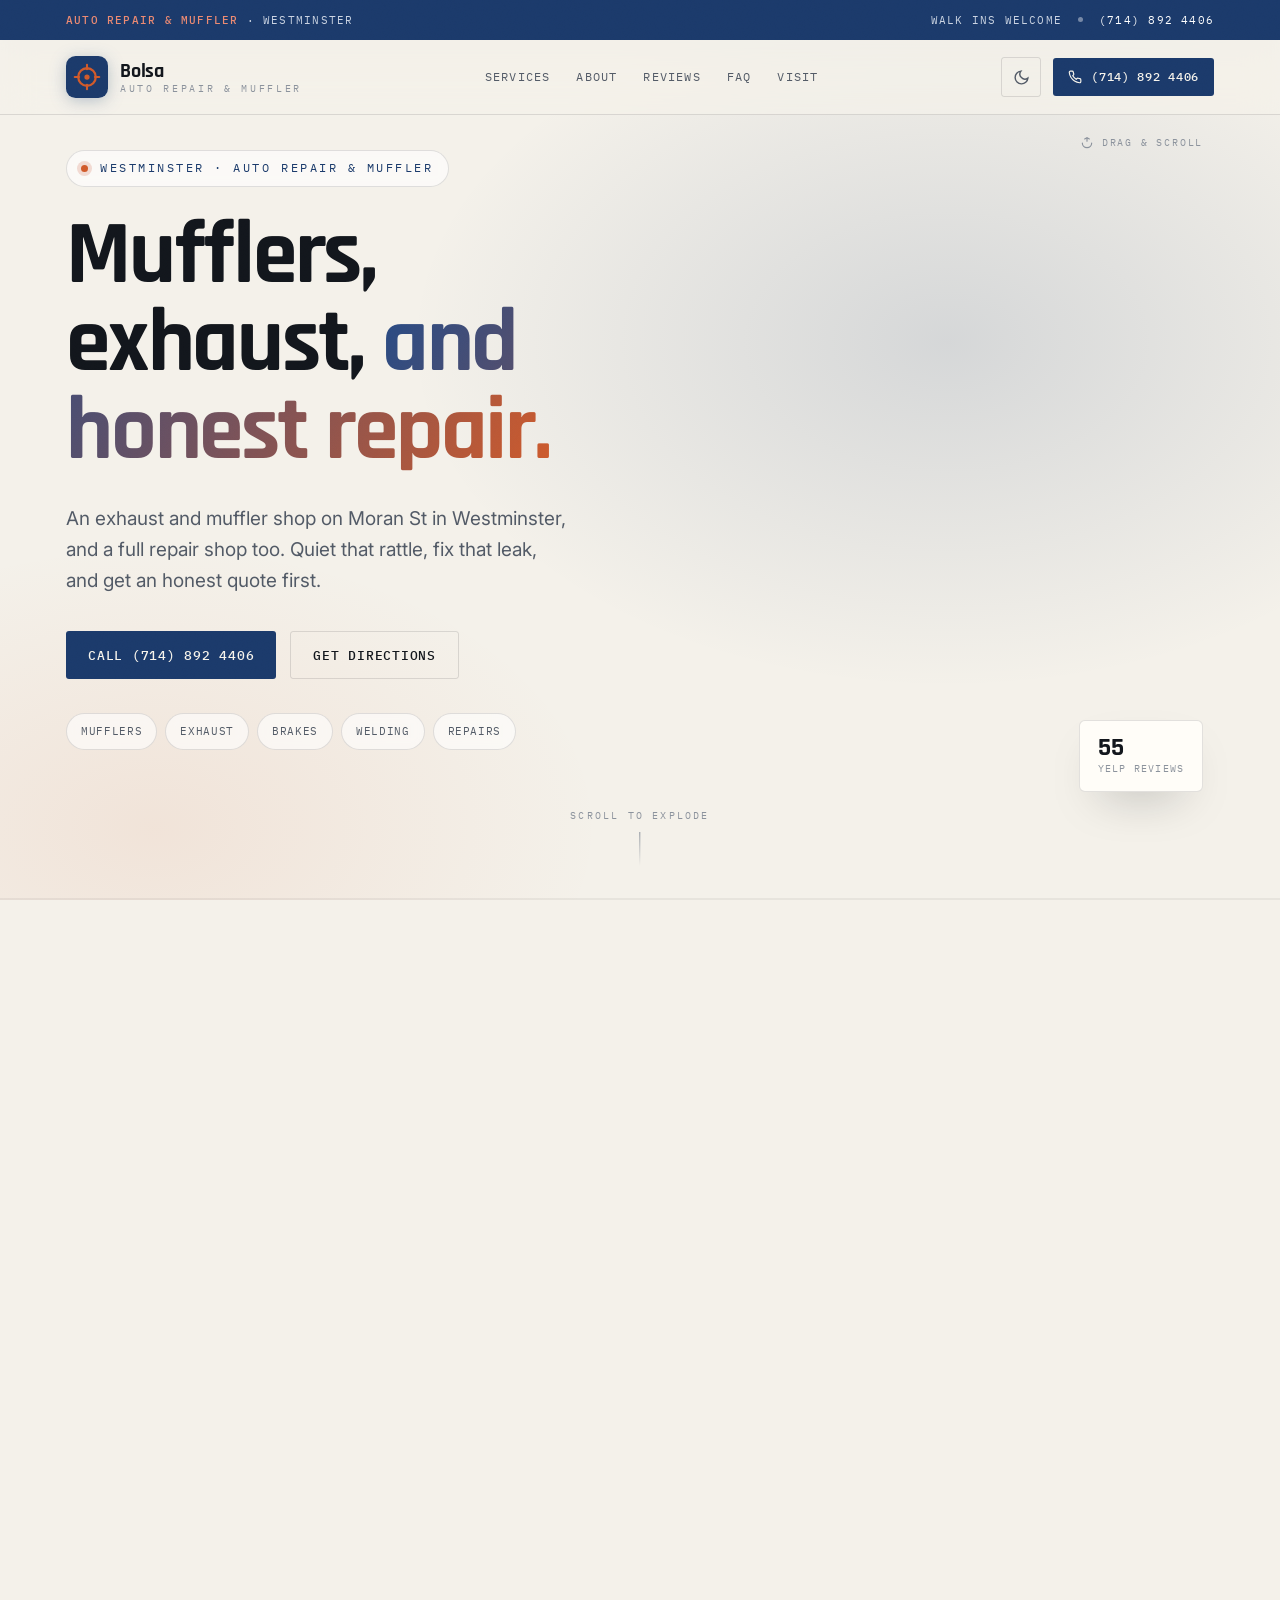
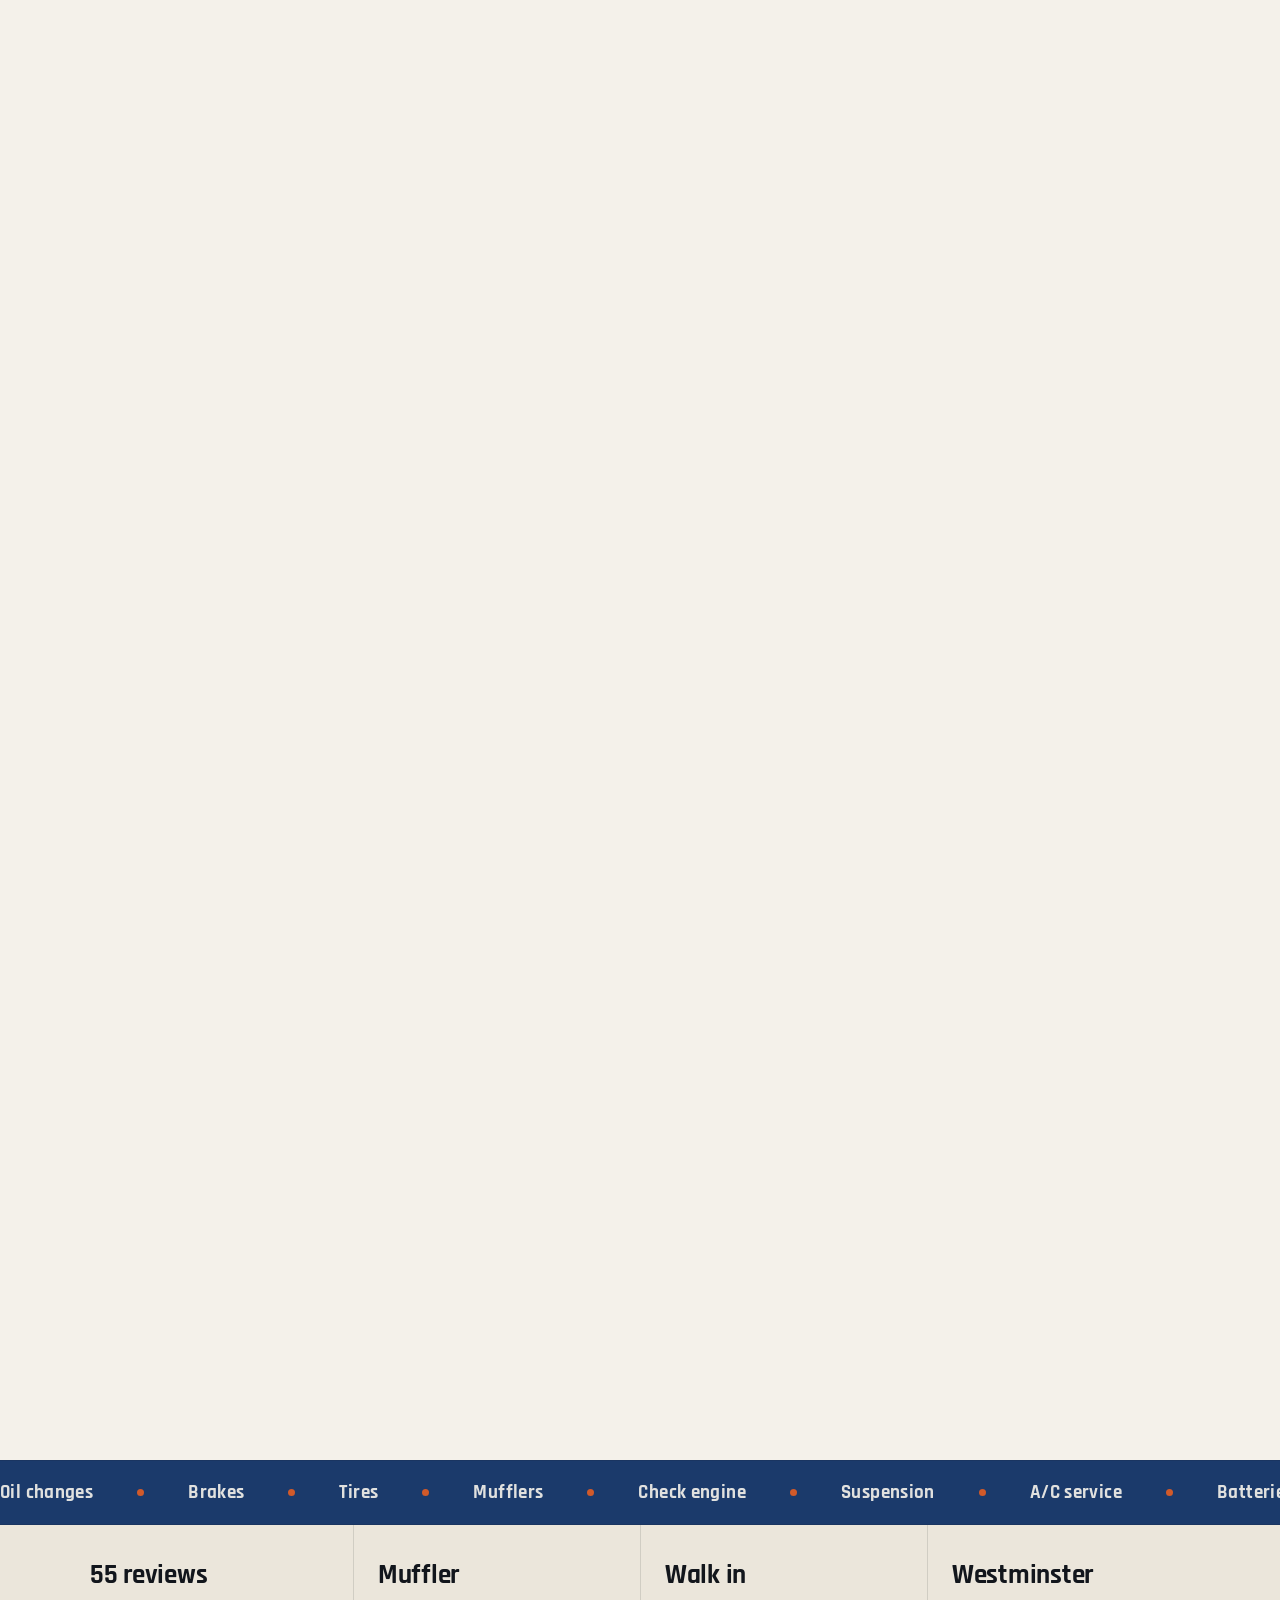
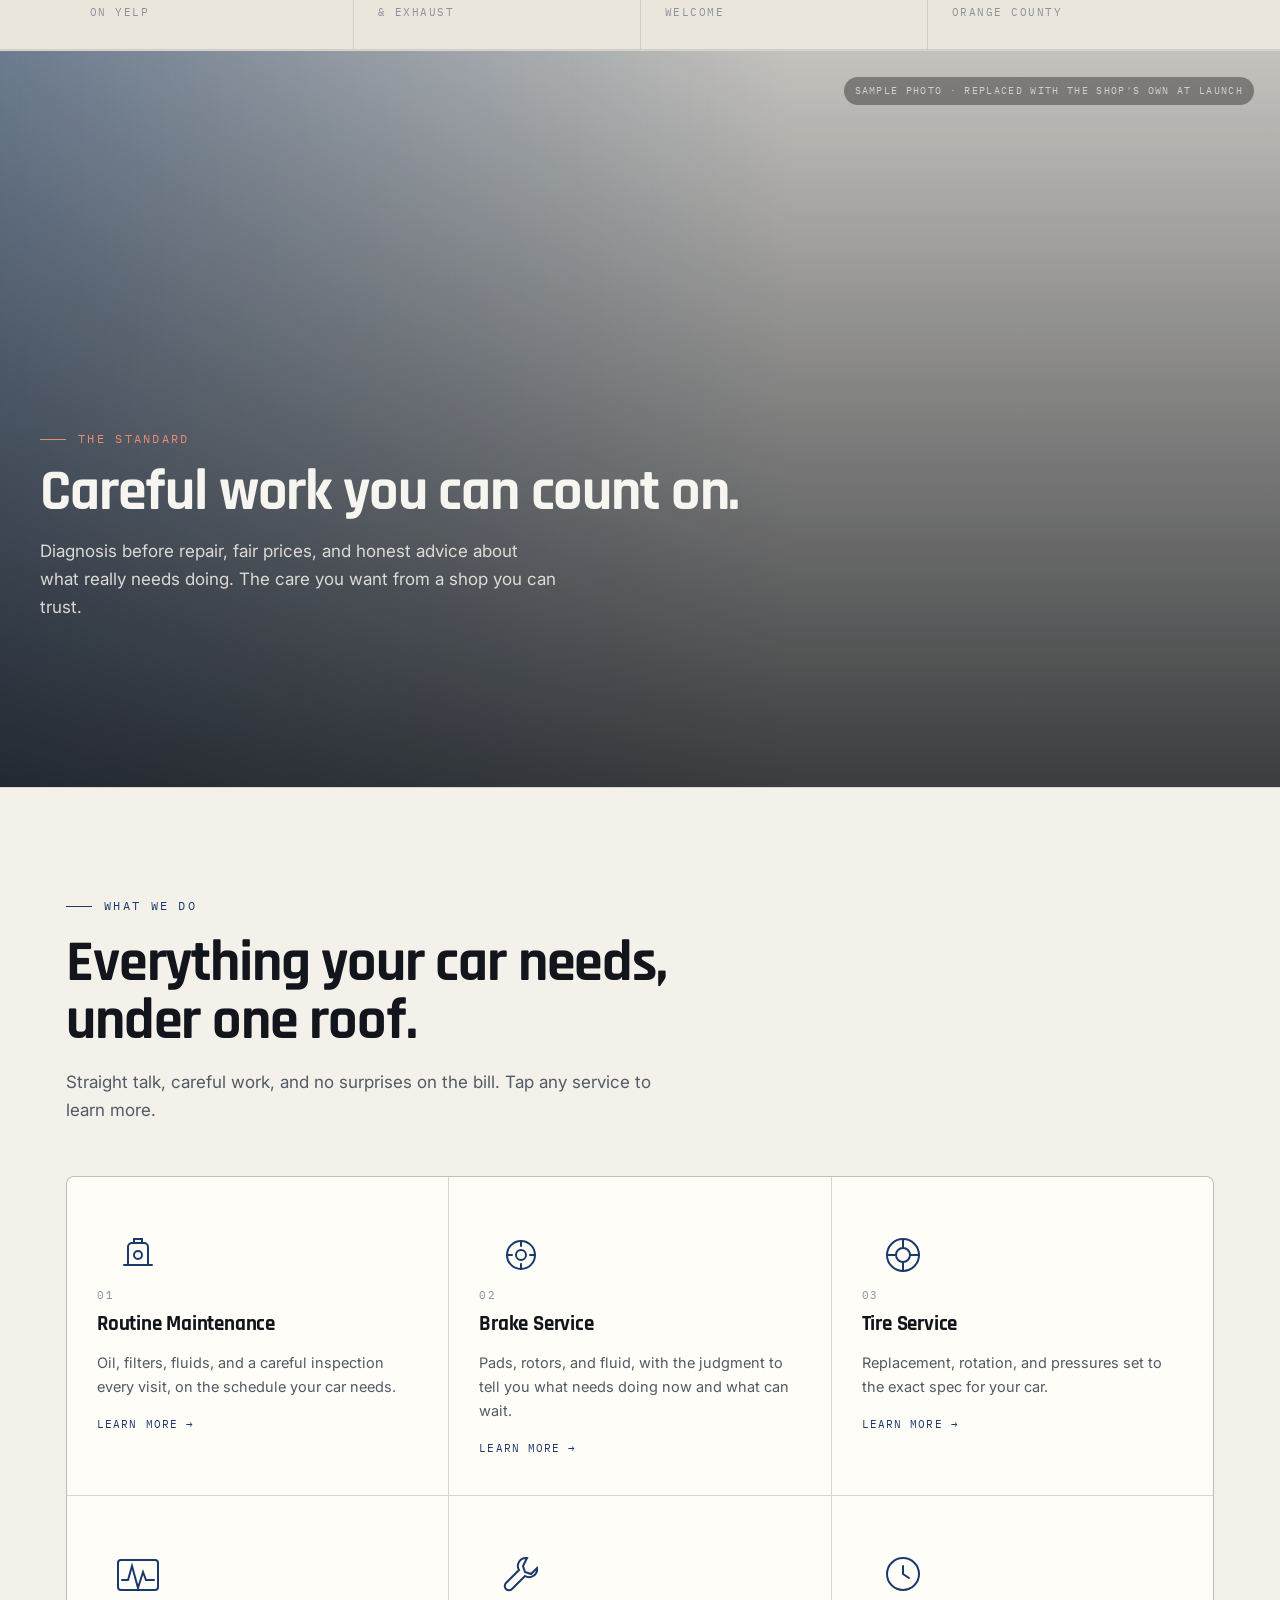
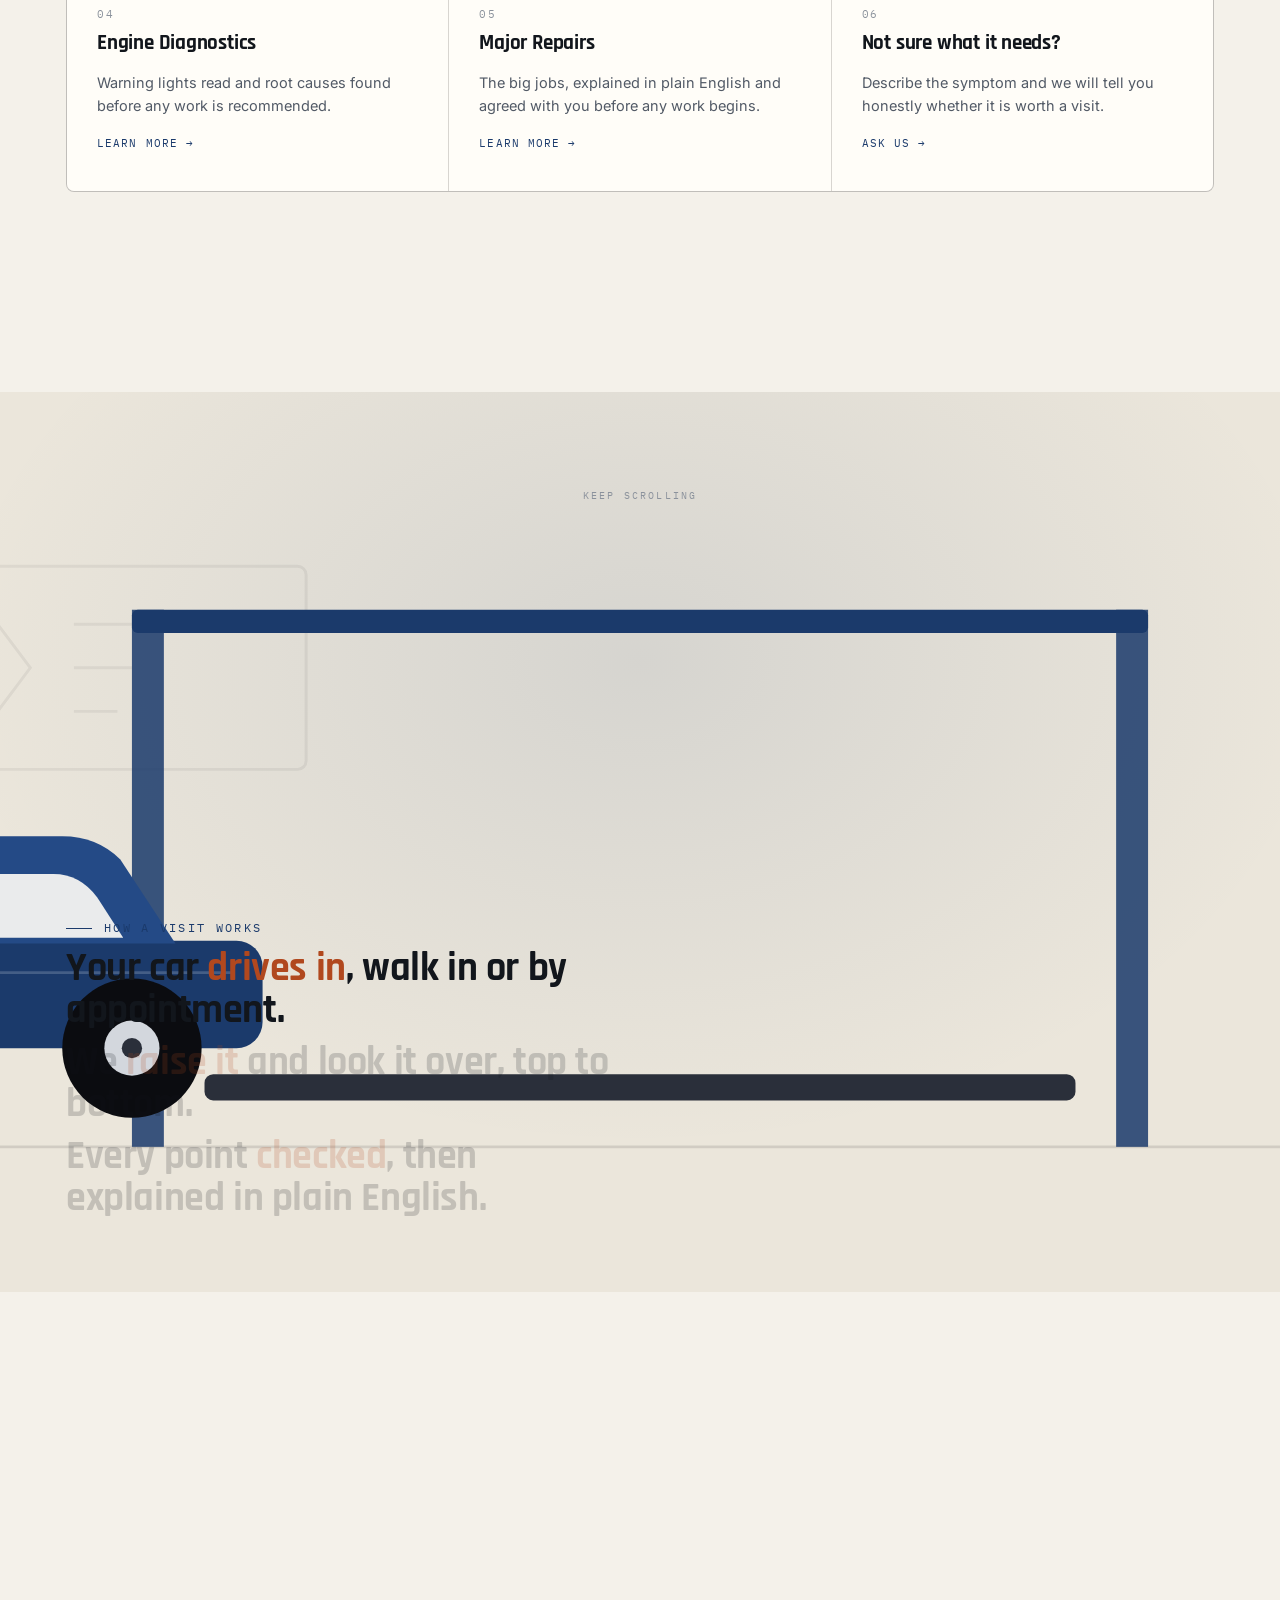
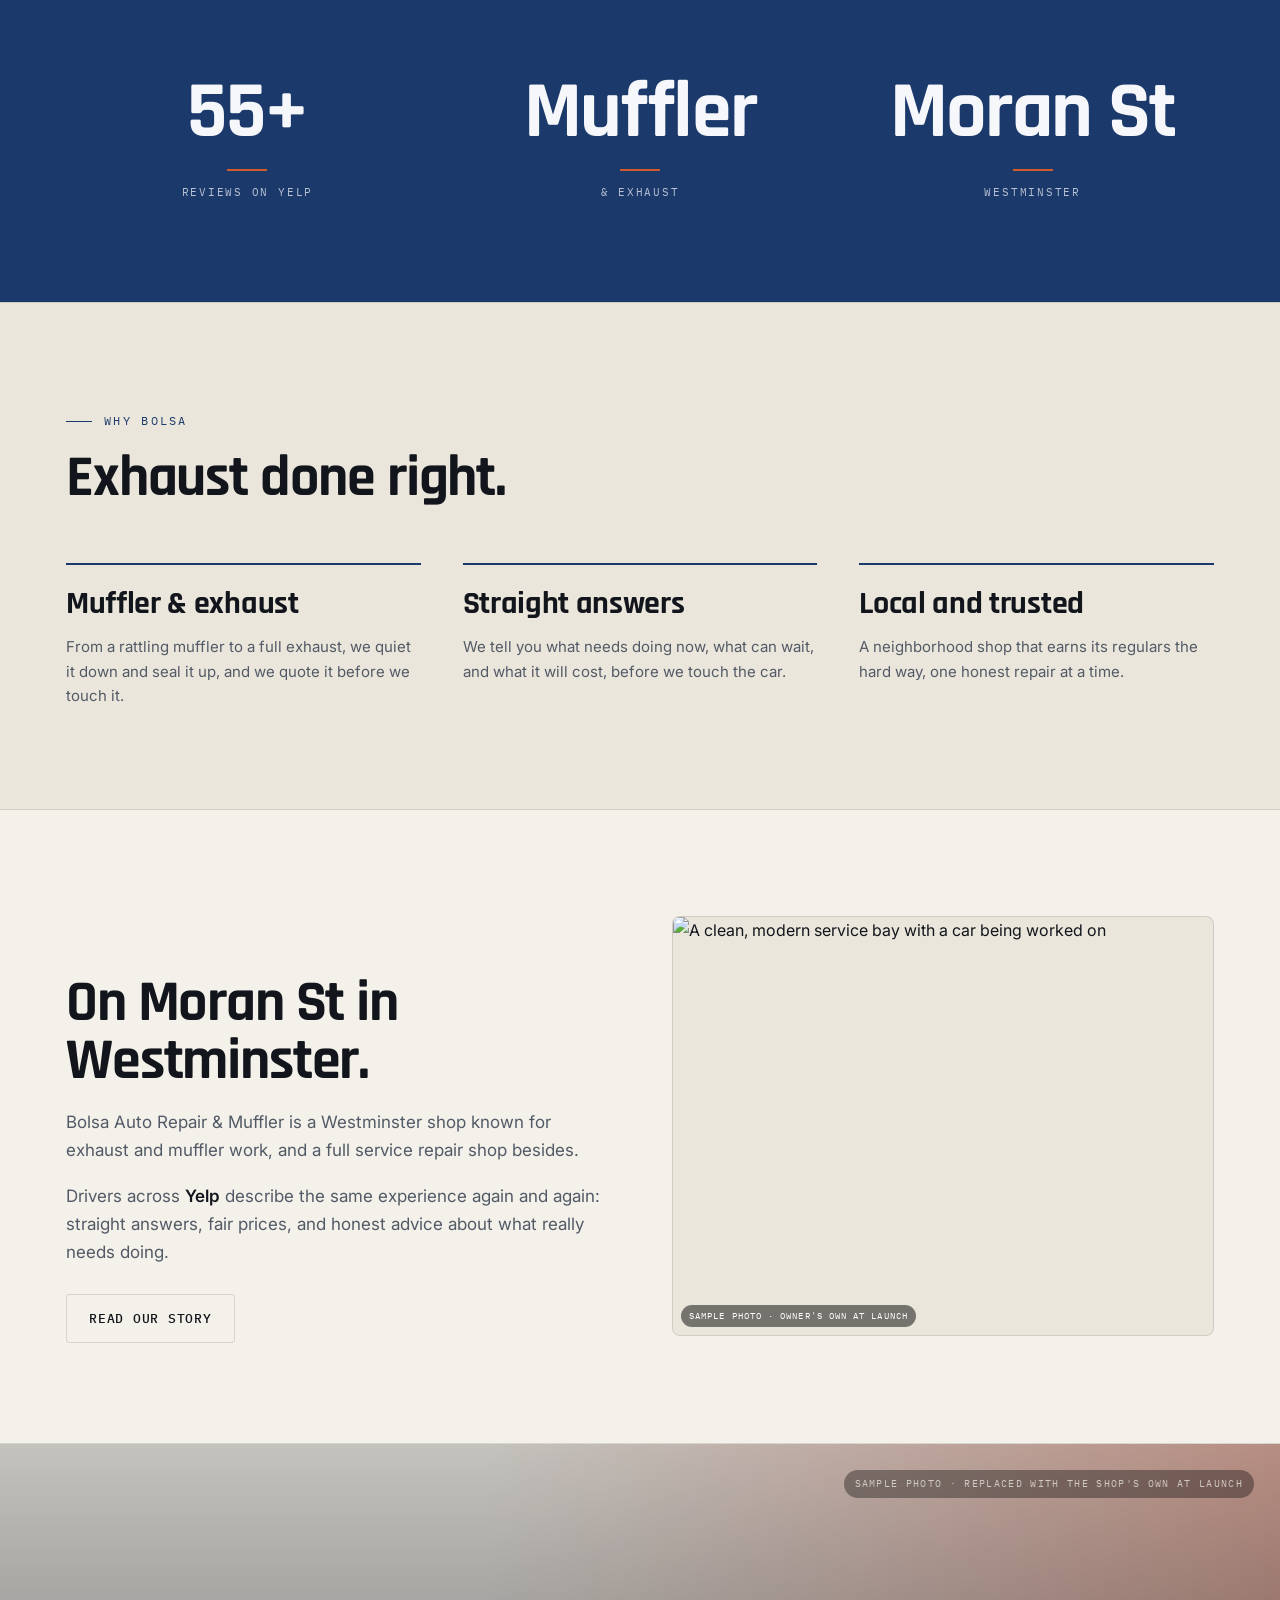
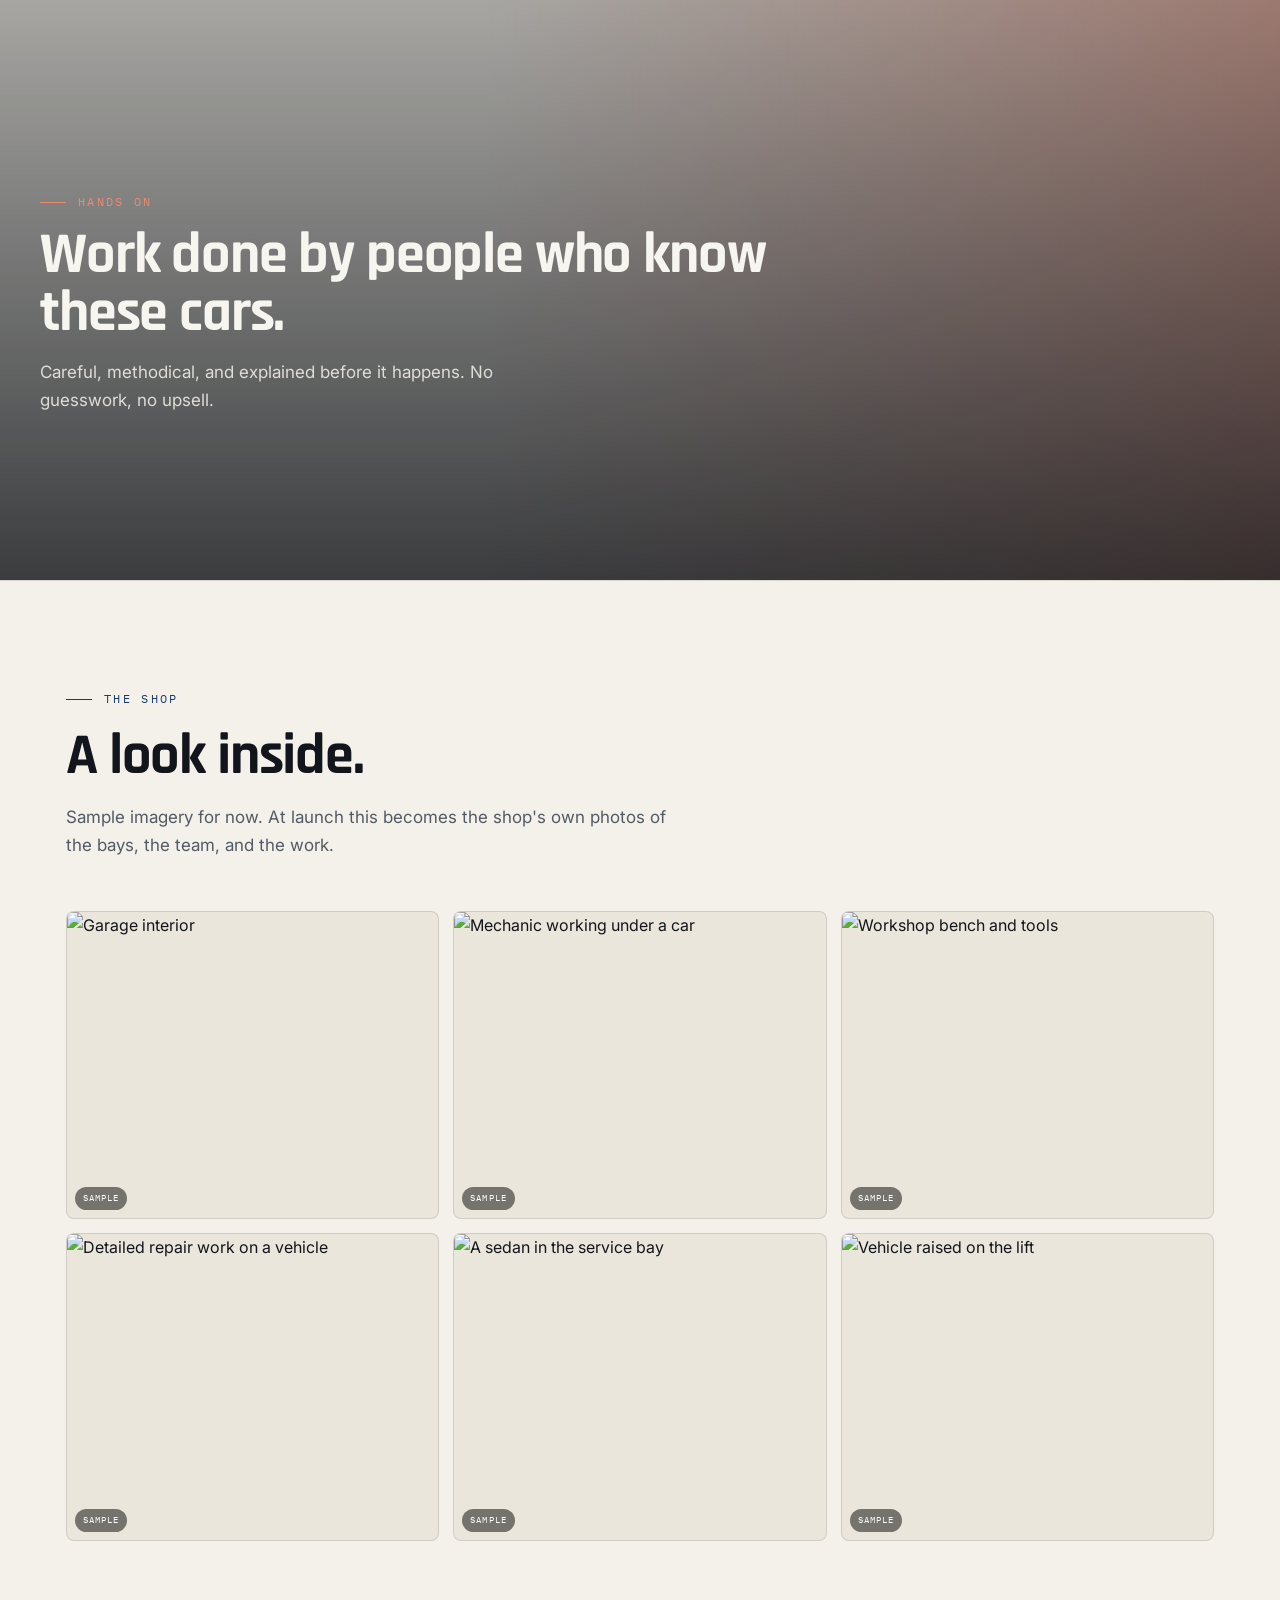
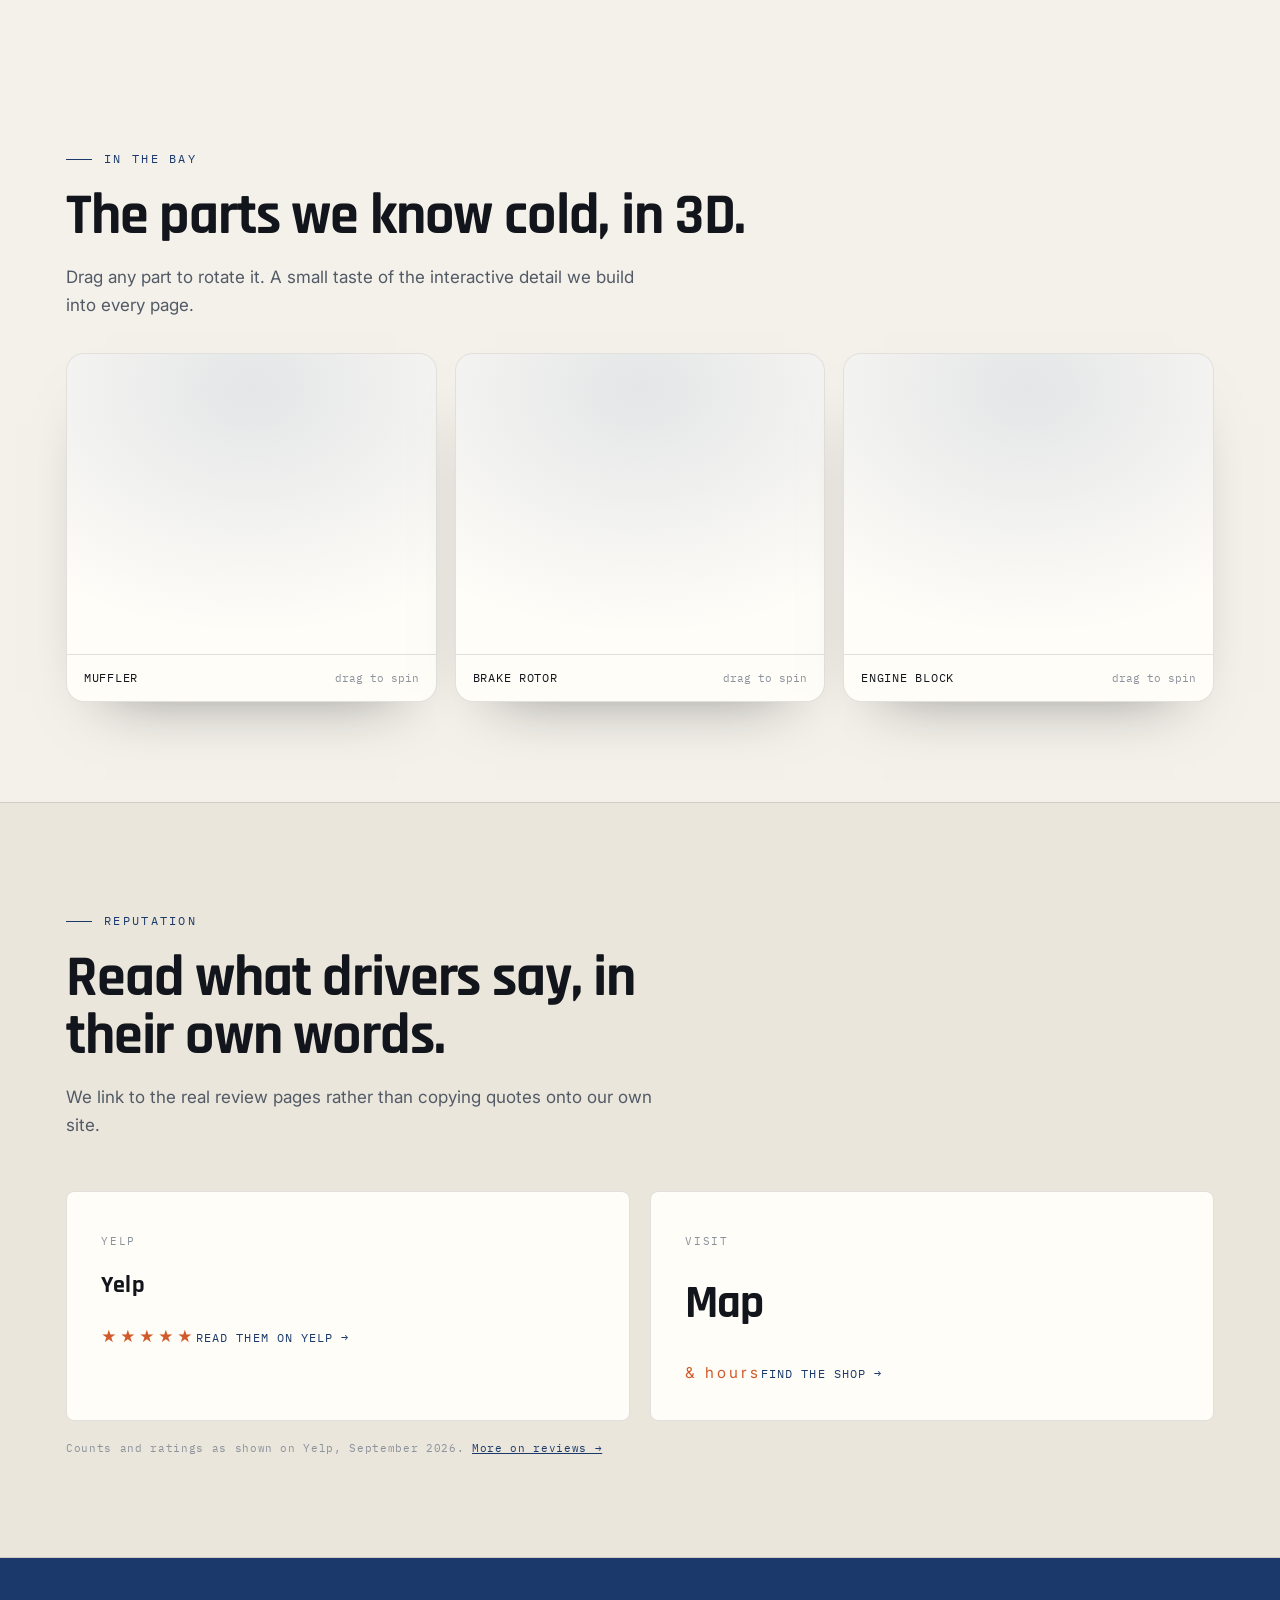
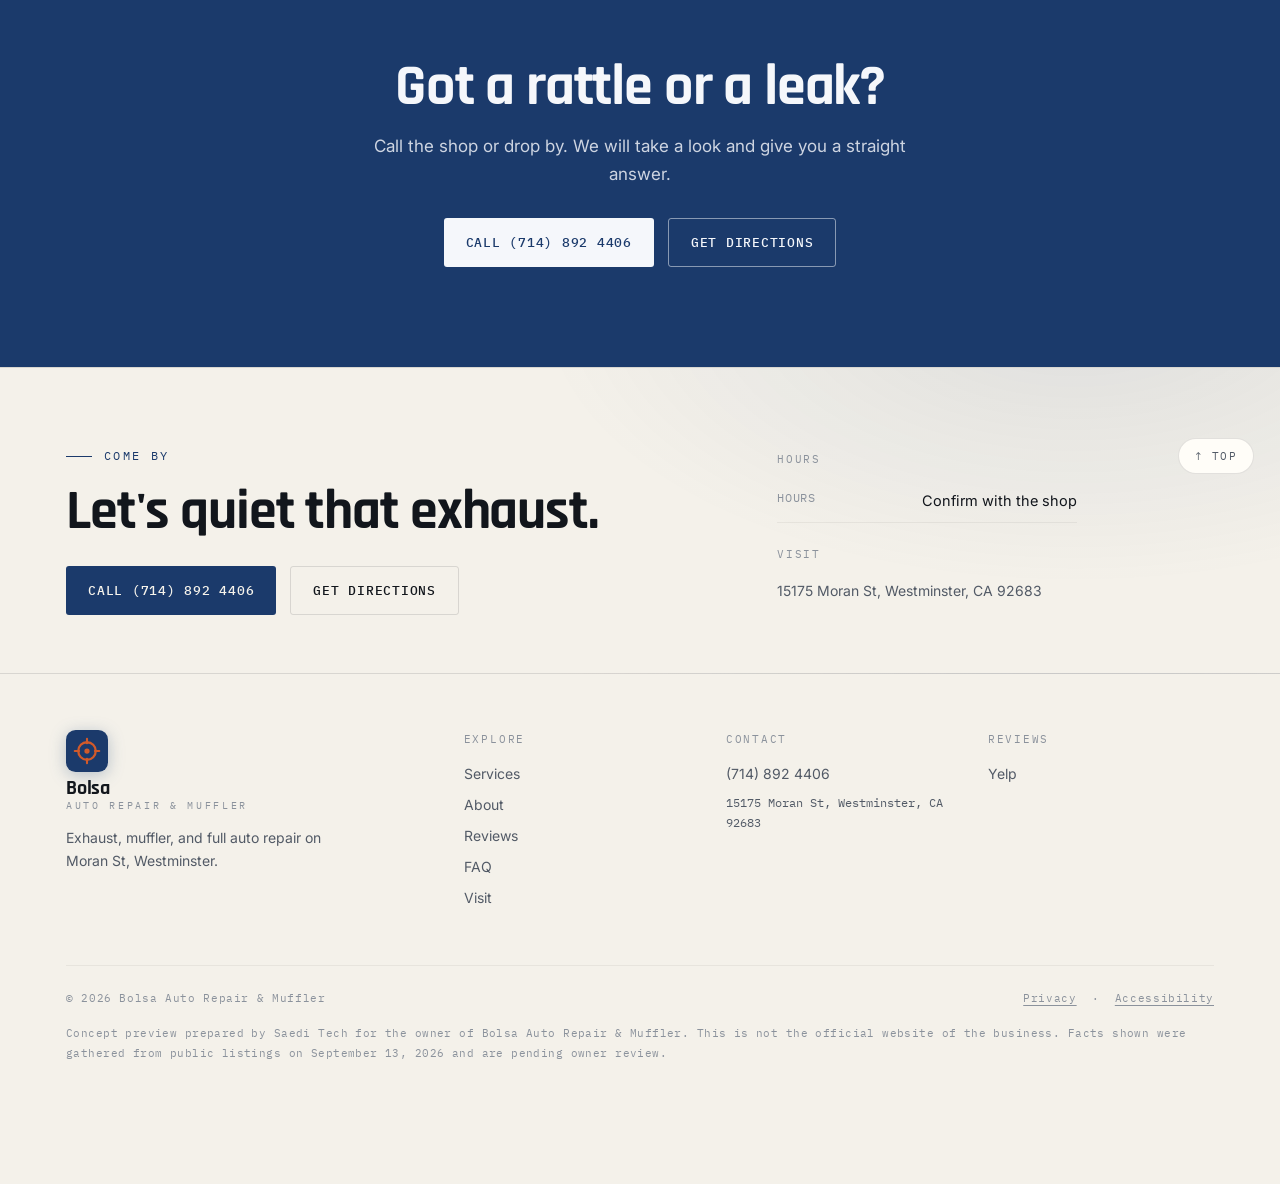
==== index.html @ eb8c0909 "bolsa-auto-repair-muffler concept preview (wheel hero + 3D showcase) Co-Authored-By: Claude Opus 4.8" ====
<!doctype html>
<html lang="en">
<head>
<meta charset="utf-8" />
<meta name="viewport" content="width=device-width, initial-scale=1" />
<meta name="robots" content="noindex, nofollow" />
<title>Bolsa Auto Repair &amp; Muffler · Auto repair &amp; muffler · Westminster</title>
<meta name="description" content="Bolsa Auto Repair &amp; Muffler in Westminster. Exhaust and muffler work plus full auto repair. Call (714) 892 4406." />
<meta property="og:title" content="Bolsa Auto Repair &amp; Muffler · Auto repair &amp; muffler · Westminster" />
<meta property="og:description" content="Exhaust and muffler work plus full auto repair. Call (714) 892 4406." />
<meta property="og:type" content="website" />
<link rel="icon" href="data:image/svg+xml,%3Csvg xmlns='http://www.w3.org/2000/svg' viewBox='0 0 32 32'%3E%3Ccircle cx='16' cy='16' r='15' fill='%231b3a6b'/%3E%3Ccircle cx='16' cy='16' r='8' fill='none' stroke='%23f4f1ea' stroke-width='2.2'/%3E%3Ccircle cx='16' cy='16' r='2.4' fill='%23f4f1ea'/%3E%3Cg stroke='%23f4f1ea' stroke-width='2' stroke-linecap='round'%3E%3Cpath d='M16 4v4M16 24v4M4 16h4M24 16h4'/%3E%3C/g%3E%3C/svg%3E">
<link rel="preconnect" href="https://fonts.googleapis.com"><link rel="preconnect" href="https://fonts.gstatic.com" crossorigin>
<link href="https://fonts.googleapis.com/css2?family=Rajdhani:wght@600;700&family=Inter:wght@400;500;600&family=IBM+Plex+Mono:wght@400;500&display=swap" rel="stylesheet">
<link rel="stylesheet" href="assets/site.css">
<script type="importmap">{ "imports": { "three": "https://unpkg.com/three@0.160.0/build/three.module.js", "three/": "https://unpkg.com/three@0.160.0/" } }</script>
<script type="application/ld+json">
{"@context":"https://schema.org","@type":"AutoRepair","name":"Bolsa Auto Repair &amp; Muffler","telephone":"+17148924406","address":{"@type":"PostalAddress","streetAddress":"15175 Moran St","addressLocality":"Westminster","addressRegion":"CA","postalCode":"92683","addressCountry":"US"},"sameAs":["https://www.yelp.com/biz/bolsa-auto-repair-and-muffler-westminster"]}
</script>
</head>
<body>
<a class="skip" href="#main">Skip to content</a>

<header class="sitehead" id="sitehead">
<div class="topbar"><div class="wrap tbin"><span class="tb-l"><b>Auto repair &amp; muffler</b> · Westminster</span><span class="tb-r"><span>Walk ins welcome</span><span class="dot2"></span><a href="tel:+17148924406">(714) 892 4406</a></span></div></div>
<nav class="top" aria-label="Main">
  <div class="wrap navin">
    <a class="logo" href="index.html" aria-label="Bolsa Auto Repair &amp; Muffler, home">
      <svg class="emblem" viewBox="0 0 48 48" aria-hidden="true"><rect width="48" height="48" rx="11" fill="var(--indigo)"/><circle cx="24" cy="24" r="10" fill="none" stroke="var(--shu)" stroke-width="2.6"/><circle cx="24" cy="24" r="3" fill="var(--shu)"/><g stroke="var(--shu)" stroke-width="2.4" stroke-linecap="round"><path d="M24 10v5M24 33v5M10 24h5M33 24h5"/></g></svg>
      <span class="wm"><span class="n">Bolsa</span><span class="s">Auto Repair &amp; Muffler</span></span>
    </a>
    <div class="navlinks">
      <a href="services.html">Services</a><a href="about.html">About</a><a href="reviews.html">Reviews</a><a href="faq.html">FAQ</a><a href="visit.html">Visit</a>
    </div>
    <div class="navright">
      <button class="tgl" id="themeTgl" aria-label="Switch between day and night theme" aria-pressed="false"><svg id="icMoon" viewBox="0 0 24 24" fill="none" stroke="currentColor" stroke-width="2" stroke-linecap="round"><path d="M21 12.8A9 9 0 1 1 11.2 3a7 7 0 0 0 9.8 9.8z"/></svg><svg id="icSun" viewBox="0 0 24 24" fill="none" stroke="currentColor" stroke-width="2" stroke-linecap="round" style="display:none"><circle cx="12" cy="12" r="4"/><path d="M12 2v2M12 20v2M4.9 4.9l1.4 1.4M17.7 17.7l1.4 1.4M2 12h2M20 12h2M4.9 19.1l1.4-1.4M17.7 6.3l1.4-1.4"/></svg></button>
      <a class="btn btn-fill btn-sm" href="tel:+17148924406"><svg width="14" height="14" viewBox="0 0 24 24" fill="none" stroke="currentColor" stroke-width="2" stroke-linecap="round" aria-hidden="true"><path d="M22 16.9v3a2 2 0 0 1-2.2 2 19.8 19.8 0 0 1-8.6-3 19.5 19.5 0 0 1-6-6 19.8 19.8 0 0 1-3-8.7A2 2 0 0 1 4.1 2h3a2 2 0 0 1 2 1.7c.13 1 .36 1.9.7 2.8a2 2 0 0 1-.45 2.1L8.1 9.9a16 16 0 0 0 6 6l1.3-1.3a2 2 0 0 1 2.1-.45c.9.34 1.8.57 2.8.7A2 2 0 0 1 22 16.9z"/></svg><span class="lbl">(714) 892 4406</span></a>
      <button class="burger" id="burger" aria-label="Open menu"><svg viewBox="0 0 24 24" fill="none" stroke="currentColor" stroke-width="2" stroke-linecap="round"><path d="M3 6h18M3 12h18M3 18h18"/></svg></button>
    </div>
  </div>
</nav>
</header>
<div class="mmenu" id="mmenu" aria-label="Menu">
  <button class="mclose" id="mclose" aria-label="Close menu">✕</button>
  <a href="services.html">Services</a><a href="about.html">About</a><a href="reviews.html">Reviews</a><a href="faq.html">FAQ</a><a href="visit.html">Visit</a><a href="tel:+17148924406">Call the shop</a>
</div>

<header class="hero scroll3d" id="top">
  <div class="sticky">
    <div class="hero-bg" aria-hidden="true"></div>
    <canvas id="gl" aria-hidden="true"></canvas>
    <div class="hero-fb" aria-hidden="true"></div>
    <div class="wrap herogrid">
      <div class="hero-copy" id="stageA">
        <span class="tag"><span class="dot"></span> Westminster · Auto repair &amp; muffler</span>
        <h1>Mufflers, exhaust, <span class="in">and honest repair.</span></h1>
        <p class="lede">An exhaust and muffler shop on Moran St in Westminster, and a full repair shop too. Quiet that rattle, fix that leak, and get an honest quote first.</p>
        <div class="cta">
          <a class="btn btn-fill" href="tel:+17148924406">Call (714) 892 4406</a>
          <a class="btn btn-line" href="visit.html">Get directions</a>
        </div>
        <div class="chips" aria-label="What we do"><span class="chip">Mufflers</span><span class="chip">Exhaust</span><span class="chip">Brakes</span><span class="chip">Welding</span><span class="chip">Repairs</span></div>
      </div>
      <div class="callouts" id="stageB" aria-hidden="true">
        <h3>Every part, understood.</h3>
        <div class="callout"><span class="cn">01</span><span class="cx"><b>Tire &amp; fitment</b><span>Mounted and balanced to spec.</span></span></div>
        <div class="callout"><span class="cn">02</span><span class="cx"><b>Alloy wheel</b><span>Checked true, straight, and clean.</span></span></div>
        <div class="callout"><span class="cn">03</span><span class="cx"><b>Brake rotor</b><span>Measured, resurfaced, or replaced.</span></span></div>
        <div class="callout"><span class="cn">04</span><span class="cx"><b>Caliper</b><span>Pads and hardware serviced right.</span></span></div>
      </div>
    </div>
    <div class="badge3d" id="badge3d"><div><div class="rt">55</div><div class="rl">Yelp reviews</div></div></div>
    <span class="grab" aria-hidden="true"><svg width="14" height="14" viewBox="0 0 24 24" fill="none" stroke="currentColor" stroke-width="2" stroke-linecap="round"><path d="M12 3v6M8 5l4-2 4 2M4 12a8 8 0 0 0 16 0"/></svg> Drag &amp; scroll</span>
    <div class="cue" aria-hidden="true">Scroll to explode<span class="bar"></span></div>
    <div class="hprog" aria-hidden="true"><i id="hprog"></i></div>
  </div>
</header>

<div class="marquee" aria-hidden="true"><div class="mrow"><span>Oil changes<span class="d"></span>Brakes<span class="d"></span>Tires<span class="d"></span>Mufflers<span class="d"></span>Check engine<span class="d"></span>Suspension<span class="d"></span>A/C service<span class="d"></span>Batteries<span class="d"></span></span><span>Oil changes<span class="d"></span>Brakes<span class="d"></span>Tires<span class="d"></span>Mufflers<span class="d"></span>Check engine<span class="d"></span>Suspension<span class="d"></span>A/C service<span class="d"></span>Batteries<span class="d"></span></span></div></div>

<div class="strip" role="region" aria-label="Shop facts">
  <div class="wrap stripin">
    <div class="stat"><a href="https://www.yelp.com/biz/bolsa-auto-repair-and-muffler-westminster" target="_blank" rel="noopener"><div class="v">55 reviews</div><div class="l">on Yelp</div></a></div>
    <div class="stat"><div class="v">Muffler</div><div class="l">&amp; exhaust</div></div>
    <div class="stat"><div class="v">Walk in</div><div class="l">welcome</div></div>
    <div class="stat"><div class="v">Westminster</div><div class="l">Orange County</div></div>
  </div>
</div>

<main id="main">
<section class="photoband" aria-label="The standard">
  <div class="pbimg" data-parallax="0.12" style="background-image:url('https://images.unsplash.com/photo-1613214150132-9606e332d68e?w=1800&q=75&auto=format&fit=crop')"></div>
  <span class="sampletag">Sample photo · replaced with the shop's own at launch</span>
  <div class="wrap pbin">
    <p class="pbk up">The standard</p>
    <h2 class="up">Careful work you can count on.</h2>
    <p class="up">Diagnosis before repair, fair prices, and honest advice about what really needs doing. The care you want from a shop you can trust.</p>
  </div>
</section>
<section id="services">
  <div class="wrap">
    <p class="kick up">What we do</p>
    <h2 class="up">Everything your car needs, under one roof.</h2>
    <p class="sub up">Straight talk, careful work, and no surprises on the bill. Tap any service to learn more.</p>
    <div class="svcgrid">
      <a class="svc up" href="services.html#maintenance"><span class="no">01</span><svg class="ic" viewBox="0 0 48 48" fill="none" stroke="currentColor" stroke-width="2" stroke-linecap="round" aria-hidden="true"><path d="M10 34h28M14 34V16a4 4 0 0 1 4-4h12a4 4 0 0 1 4 4v18M20 12V8h8v4"/><circle cx="24" cy="24" r="4"/></svg><h3>Routine Maintenance</h3><p>Oil, filters, fluids, and a careful inspection every visit, on the schedule your car needs.</p><span class="more">Learn more →</span></a>
      <a class="svc up" href="services.html#brakes"><span class="no">02</span><svg class="ic" viewBox="0 0 48 48" fill="none" stroke="currentColor" stroke-width="2" stroke-linecap="round" aria-hidden="true"><circle cx="24" cy="24" r="14"/><circle cx="24" cy="24" r="5"/><path d="M24 10v5M24 33v5M10 24h5M33 24h5"/></svg><h3>Brake Service</h3><p>Pads, rotors, and fluid, with the judgment to tell you what needs doing now and what can wait.</p><span class="more">Learn more →</span></a>
      <a class="svc up" href="services.html#tires"><span class="no">03</span><svg class="ic" viewBox="0 0 48 48" fill="none" stroke="currentColor" stroke-width="2" stroke-linecap="round" aria-hidden="true"><circle cx="24" cy="24" r="16"/><circle cx="24" cy="24" r="7"/><path d="M24 8v9M24 31v9M8 24h9M31 24h9"/></svg><h3>Tire Service</h3><p>Replacement, rotation, and pressures set to the exact spec for your car.</p><span class="more">Learn more →</span></a>
      <a class="svc up" href="services.html#diagnostics"><span class="no">04</span><svg class="ic" viewBox="0 0 48 48" fill="none" stroke="currentColor" stroke-width="2" stroke-linecap="round" aria-hidden="true"><path d="M8 30h6l4-14 6 22 5-16 3 8h8"/><rect x="4" y="10" width="40" height="30" rx="3"/></svg><h3>Engine Diagnostics</h3><p>Warning lights read and root causes found before any work is recommended.</p><span class="more">Learn more →</span></a>
      <a class="svc up" href="services.html#major"><span class="no">05</span><svg class="ic" viewBox="0 0 48 48" fill="none" stroke="currentColor" stroke-width="2" stroke-linecap="round" aria-hidden="true"><path d="M30 8a8 8 0 0 0-8 12L9 33a4 4 0 1 0 6 6l13-13a8 8 0 0 0 12-8l-6 6-6-2-2-6z"/></svg><h3>Major Repairs</h3><p>The big jobs, explained in plain English and agreed with you before any work begins.</p><span class="more">Learn more →</span></a>
      <a class="svc up" href="visit.html"><span class="no">06</span><svg class="ic" viewBox="0 0 48 48" fill="none" stroke="currentColor" stroke-width="2" stroke-linecap="round" aria-hidden="true"><circle cx="24" cy="24" r="16"/><path d="M24 16v8l6 4"/></svg><h3>Not sure what it needs?</h3><p>Describe the symptom and we will tell you honestly whether it is worth a visit.</p><span class="more">Ask us →</span></a>
    </div>
  </div>
</section>

<section class="garage" id="garage" data-scrub aria-label="How a visit works">
  <div class="stage">
    <span class="ghint" aria-hidden="true">Keep scrolling</span>
    <svg class="gsvg" viewBox="0 0 1200 620" preserveAspectRatio="xMidYMax slice" aria-hidden="true">
      <line x1="0" y1="520" x2="1200" y2="520" stroke="var(--line)" stroke-width="2"/>
      <g opacity=".5" stroke="var(--line)" stroke-width="2" fill="none"><rect x="70" y="120" width="300" height="140" rx="6"/><path d="M110 150v80M150 150l30 40-30 40M210 160h40M210 190h40M210 220h30"/></g>
      <rect x="250" y="150" width="22" height="370" fill="var(--indigo)" opacity=".85"/><rect x="928" y="150" width="22" height="370" fill="var(--indigo)" opacity=".85"/>
      <rect x="250" y="150" width="700" height="16" rx="4" fill="var(--indigo)"/>
      <g id="g-lift">
        <rect x="300" y="470" width="600" height="18" rx="6" fill="#2a2f3a"/>
        <g id="g-car">
          <rect x="340" y="378" width="520" height="74" rx="18" fill="var(--indigo)"/>
          <path d="M470 380 L522 320 Q536 306 560 306 L722 306 Q746 306 762 322 L800 380 Z" fill="var(--indigo-2)"/>
          <path d="M486 376 L528 332 L616 332 L616 376 Z" fill="var(--card)" opacity=".9"/>
          <path d="M636 376 L636 332 L716 332 Q734 332 746 348 L764 376 Z" fill="var(--card)" opacity=".9"/>
          <path d="M360 400 H840" stroke="rgba(255,255,255,.18)" stroke-width="2"/>
          <circle cx="440" cy="452" r="48" fill="#0b0c10"/><circle cx="440" cy="452" r="19" fill="#d3d7dd"/><circle cx="440" cy="452" r="7" fill="#2a2f3a"/>
          <circle cx="770" cy="452" r="48" fill="#0b0c10"/><circle cx="770" cy="452" r="19" fill="#d3d7dd"/><circle cx="770" cy="452" r="7" fill="#2a2f3a"/>
          <g fill="none" stroke="var(--shu)" stroke-width="3">
            <g class="g-pt"><circle cx="440" cy="452" r="30"/><circle cx="440" cy="418" r="3" fill="var(--shu)"/></g>
            <g class="g-pt"><circle cx="770" cy="452" r="30"/><circle cx="770" cy="418" r="3" fill="var(--shu)"/></g>
            <g class="g-pt"><circle cx="392" cy="392" r="20"/><circle cx="392" cy="376" r="3" fill="var(--shu)"/></g>
            <g class="g-pt"><circle cx="708" cy="344" r="20"/><circle cx="708" cy="328" r="3" fill="var(--shu)"/></g>
          </g>
        </g>
      </g>
    </svg>
    <div class="wrap stagewrap">
      <p class="glabel">How a visit works</p>
      <div class="gsteps">
        <p class="g-step">Your car <b>drives in</b>, walk in or by appointment.</p>
        <p class="g-step">We <b>raise it</b> and look it over, top to bottom.</p>
        <p class="g-step">Every point <b>checked</b>, then explained in plain English.</p>
      </div>
    </div>
  </div>
</section>

<section class="countband">
  <div class="wrap">
    <div class="countgrid">
      <div><div class="cnum">55+</div><div class="cbar"></div><div class="clab">Reviews on Yelp</div></div>
      <div><div class="cnum">Muffler</div><div class="cbar"></div><div class="clab">&amp; exhaust</div></div>
      <div><div class="cnum">Moran St</div><div class="cbar"></div><div class="clab">Westminster</div></div>
    </div>
  </div>
</section>

<section id="why">
  <div class="wrap">
    <p class="kick up">Why Bolsa</p>
    <h2 class="up">Exhaust done right.</h2>
    <div class="whygrid">
      <div class="why up"><div class="big">Muffler &amp; exhaust</div><p>From a rattling muffler to a full exhaust, we quiet it down and seal it up, and we quote it before we touch it.</p></div>
      <div class="why up"><div class="big">Straight answers</div><p>We tell you what needs doing now, what can wait, and what it will cost, before we touch the car.</p></div>
      <div class="why up"><div class="big">Local and trusted</div><p>A neighborhood shop that earns its regulars the hard way, one honest repair at a time.</p></div>
    </div>
  </div>
</section>

<section id="about">
  <div class="wrap abgrid">
    <div class="abcopy">
      <p class="kick up">About the shop</p>
      <h2 class="up">On Moran St in Westminster.</h2>
      <p class="up">Bolsa Auto Repair &amp; Muffler is a Westminster shop known for exhaust and muffler work, and a full service repair shop besides.</p>
      <p class="up">Drivers across <strong>Yelp</strong> describe the same experience again and again: straight answers, fair prices, and honest advice about what really needs doing.</p>
      <p class="up"><a class="btn btn-line" href="about.html" style="margin-top:10px">Read our story</a></p>
    </div>
    <div class="imgfill up" role="img" aria-label="Inside a modern service bay">
      <img src="https://images.unsplash.com/photo-1771340012319-0b4fca008b54?w=1100&q=75&auto=format&fit=crop" alt="A clean, modern service bay with a car being worked on" loading="lazy">
      <span class="stamp">Sample photo · owner's own at launch</span>
    </div>
  </div>
</section>

<section class="photoband right" aria-label="Hands on">
  <div class="pbimg" data-parallax="0.12" style="background-image:url('https://images.unsplash.com/photo-1619642751034-765dfdf7c58e?w=1800&q=75&auto=format&fit=crop')"></div>
  <span class="sampletag">Sample photo · replaced with the shop's own at launch</span>
  <div class="wrap pbin">
    <p class="pbk up">Hands on</p>
    <h2 class="up">Work done by people who know these cars.</h2>
    <p class="up">Careful, methodical, and explained before it happens. No guesswork, no upsell.</p>
  </div>
</section>

<section id="gallery">
  <div class="wrap">
    <p class="kick up">The shop</p>
    <h2 class="up">A look inside.</h2>
    <p class="sub up">Sample imagery for now. At launch this becomes the shop's own photos of the bays, the team, and the work.</p>
    <div class="gal2">
      <div class="imgfill up"><img src="https://images.unsplash.com/photo-1619505372149-07875c35b313?w=800&q=72&auto=format&fit=crop" alt="Garage interior" loading="lazy"><span class="stamp">Sample</span></div>
      <div class="imgfill up"><img src="https://images.unsplash.com/photo-1599256872237-5dcc0fbe9668?w=800&q=72&auto=format&fit=crop" alt="Mechanic working under a car" loading="lazy"><span class="stamp">Sample</span></div>
      <div class="imgfill up"><img src="https://images.unsplash.com/photo-1676018366904-c083ed678e60?w=800&q=72&auto=format&fit=crop" alt="Workshop bench and tools" loading="lazy"><span class="stamp">Sample</span></div>
      <div class="imgfill up"><img src="https://images.unsplash.com/photo-1613214150333-53afb7561e6d?w=800&q=72&auto=format&fit=crop" alt="Detailed repair work on a vehicle" loading="lazy"><span class="stamp">Sample</span></div>
      <div class="imgfill up"><img src="https://images.unsplash.com/photo-1735361039382-d78a0a0cc185?w=800&q=72&auto=format&fit=crop" alt="A sedan in the service bay" loading="lazy"><span class="stamp">Sample</span></div>
      <div class="imgfill up"><img src="https://images.unsplash.com/photo-1723099971299-3789db53604c?w=800&q=72&auto=format&fit=crop" alt="Vehicle raised on the lift" loading="lazy"><span class="stamp">Sample</span></div>
    </div>
  </div>
</section>

<section id="explore3d" class="show3d">
  <div class="wrap">
    <p class="kick up">In the bay</p>
    <h2 class="up">The parts we know cold, in 3D.</h2>
    <p class="sub up">Drag any part to rotate it. A small taste of the interactive detail we build into every page.</p>
    <div class="o3grid"><figure class="o3 up"><canvas class="obj3d" data-obj="muffler" data-accent="d15a2a" aria-label="Interactive 3D part"></canvas><figcaption>Muffler<span class="drag">drag to spin</span></figcaption></figure><figure class="o3 up"><canvas class="obj3d" data-obj="rotor" data-accent="1b3a6b" aria-label="Interactive 3D part"></canvas><figcaption>Brake rotor<span class="drag">drag to spin</span></figcaption></figure><figure class="o3 up"><canvas class="obj3d" data-obj="engine" aria-label="Interactive 3D part"></canvas><figcaption>Engine block<span class="drag">drag to spin</span></figcaption></figure></div>
  </div>
</section>
<section id="reviews" class="band">
  <div class="wrap">
    <p class="kick up">Reputation</p>
    <h2 class="up">Read what drivers say, in their own words.</h2>
    <p class="sub up">We link to the real review pages rather than copying quotes onto our own site.</p>
    <div class="revgrid">
      <a class="rev up" href="https://www.yelp.com/biz/bolsa-auto-repair-and-muffler-westminster" target="_blank" rel="noopener"><span class="plat">Yelp</span><div class="score" style="font-size:1.5rem;letter-spacing:.01em">Yelp</div><span class="stars" aria-hidden="true">★★★★★</span><span class="go">Read them on Yelp →</span></a>
      <a class="rev up" href="visit.html"><span class="plat">Visit</span><div class="score">Map</div><span class="stars" aria-hidden="true">&amp; hours</span><span class="go">Find the shop →</span></a>
    </div>
    <p class="revnote up">Counts and ratings as shown on Yelp, September 2026. <a href="reviews.html" style="color:var(--indigo-tx)">More on reviews →</a></p>
  </div>
</section>

<section class="ctaband">
  <div class="wrap">
    <h2 class="up">Got a rattle or a leak?</h2>
    <p class="up">Call the shop or drop by. We will take a look and give you a straight answer.</p>
    <div class="cta up"><a class="btn btn-fill" href="tel:+17148924406">Call (714) 892 4406</a><a class="btn btn-line" href="visit.html">Get directions</a></div>
  </div>
</section>
</main>

<footer>
  <button class="backtop" id="backtop" aria-label="Back to top">↑ Top</button>
  <div class="foot-hero"><div class="wrap"><div class="foot-top">
    <div class="foot-cta"><p class="kick">Come by</p><h2>Let's quiet that exhaust.</h2><div class="cta"><a class="btn btn-fill" href="tel:+17148924406">Call (714) 892 4406</a><a class="btn btn-line" href="visit.html">Get directions</a></div></div>
    <div class="foot-hours"><p class="ft">Hours</p><div class="hrow"><span>Hours</span><span>Confirm with the shop</span></div><p class="ft" style="margin-top:22px">Visit</p><p class="addr">15175 Moran St, Westminster, CA 92683</p></div>
  </div></div></div>
  <div class="wrap foot-main">
    <div class="fgrid">
      <div class="fbrand">
        <a class="logo" href="index.html" aria-label="Bolsa Auto Repair &amp; Muffler, home"><svg class="emblem" viewBox="0 0 48 48" aria-hidden="true"><rect width="48" height="48" rx="11" fill="var(--indigo)"/><circle cx="24" cy="24" r="10" fill="none" stroke="var(--shu)" stroke-width="2.6"/><circle cx="24" cy="24" r="3" fill="var(--shu)"/><g stroke="var(--shu)" stroke-width="2.4" stroke-linecap="round"><path d="M24 10v5M24 33v5M10 24h5M33 24h5"/></g></svg><span class="wm"><span class="n">Bolsa</span><span class="s">Auto Repair &amp; Muffler</span></span></a>
        <p>Exhaust, muffler, and full auto repair on Moran St, Westminster.</p>
      </div>
      <div class="fcol"><p class="ft">Explore</p><a href="services.html">Services</a><a href="about.html">About</a><a href="reviews.html">Reviews</a><a href="faq.html">FAQ</a><a href="visit.html">Visit</a></div>
      <div class="fcol"><p class="ft">Contact</p><a href="tel:+17148924406">(714) 892 4406</a><p class="mono" style="font-size:12px">15175 Moran St, Westminster, CA 92683</p></div>
      <div class="fcol"><p class="ft">Reviews</p><a href="https://www.yelp.com/biz/bolsa-auto-repair-and-muffler-westminster" target="_blank" rel="noopener">Yelp</a></div>
    </div>
    <div class="legal">
      <span>© 2026 Bolsa Auto Repair &amp; Muffler</span>
      <span><a href="privacy.html">Privacy</a> &nbsp;·&nbsp; <a href="accessibility.html">Accessibility</a></span>
    </div>
    <p class="preview-note">Concept preview prepared by Saedi Tech for the owner of Bolsa Auto Repair &amp; Muffler. This is not the official website of the business. Facts shown were gathered from public listings on September 13, 2026 and are pending owner review.</p>
  </div>
</footer>

<div class="callbar" role="navigation" aria-label="Quick actions">
  <a class="c1" href="tel:+17148924406"><svg width="14" height="14" viewBox="0 0 24 24" fill="none" stroke="currentColor" stroke-width="2" stroke-linecap="round" aria-hidden="true"><path d="M22 16.9v3a2 2 0 0 1-2.2 2 19.8 19.8 0 0 1-8.6-3 19.5 19.5 0 0 1-6-6 19.8 19.8 0 0 1-3-8.7A2 2 0 0 1 4.1 2h3a2 2 0 0 1 2 1.7c.13 1 .36 1.9.7 2.8a2 2 0 0 1-.45 2.1L8.1 9.9a16 16 0 0 0 6 6l1.3-1.3a2 2 0 0 1 2.1-.45c.9.34 1.8.57 2.8.7A2 2 0 0 1 22 16.9z"/></svg>Call the shop</a>
  <a class="c2" href="visit.html">Get directions</a>
</div>

<script src="assets/app.js" defer></script>
<script type="module" src="assets/hero3d.js"></script><script type="module" src="assets/objects3d.js"></script>
</body>
</html>
---- assets/site.css ----
/* Hiro's Auto Repair — shared design system (Saedi Tech concept preview) */
:root{
  --bg:#f4f1ea; --bg2:#ebe6db; --card:#fffdf8; --card2:#f7f3ea;
  --line:rgba(18,22,28,.12); --line2:rgba(18,22,28,.06);
  --text:#12161c; --muted:#525a66; --faint:#8b929c;
  --indigo:#1b3a6b; --indigo-2:#244a86; --indigo-tx:#1b3a6b; --indigo-soft:rgba(27,58,107,.1);
  --shu:#d15a2a; --shu-tx:#b1481e; --gold:#d15a2a;
  --nav-bg:rgba(244,241,234,.72); --chip-bg:rgba(255,255,255,.6); --btn-tx:#f7f4ec;
  --hero-a:rgba(27,58,107,.14); --hero-b:rgba(209,90,42,.09); --grain:.035;
  --map-filter:saturate(.9) contrast(1.02); --ease:cubic-bezier(.16,1,.3,1);
}
:root[data-theme="night"]{
  --bg:#080b10; --bg2:#0c1016; --card:#10151d; --card2:#0d1219;
  --line:rgba(237,240,244,.1); --line2:rgba(237,240,244,.05);
  --text:#eef1f5; --muted:#a6adb8; --faint:#69707c;
  --indigo:#5f8fce; --indigo-2:#7aa5e0; --indigo-tx:#9dbfee; --indigo-soft:rgba(95,143,206,.12);
  --shu:#e0754a; --shu-tx:#e88c66; --gold:#e0754a;
  --nav-bg:rgba(8,11,16,.66); --chip-bg:rgba(16,21,29,.5); --btn-tx:#080b10;
  --hero-a:rgba(95,143,206,.26); --hero-b:rgba(224,117,74,.12); --grain:.06;
  --map-filter:grayscale(1) invert(.92) contrast(.9) hue-rotate(180deg);
}
*{margin:0;padding:0;box-sizing:border-box}
html{scroll-behavior:smooth}
@media (prefers-reduced-motion:reduce){html{scroll-behavior:auto}}
body{background:var(--bg);color:var(--text);font-family:'Inter',system-ui,sans-serif;font-size:16px;line-height:1.65;-webkit-font-smoothing:antialiased;transition:background .5s,color .5s;overflow-x:hidden}
::selection{background:var(--indigo);color:var(--btn-tx)}
img,svg{max-width:100%}a{color:inherit}
.jp{font-family:'Noto Sans JP','Inter',sans-serif}
.mono{font-family:'IBM Plex Mono',monospace}
.wrap{max-width:1200px;margin:0 auto;padding:0 26px}
.narrow{max-width:900px}
.skip{position:absolute;left:-9999px;top:0;background:var(--indigo);color:var(--btn-tx);padding:10px 18px;z-index:200;font-weight:600}
.skip:focus{left:12px;top:12px}
:focus-visible{outline:2px solid var(--indigo);outline-offset:3px;border-radius:2px}
body::after{content:"";position:fixed;inset:0;z-index:300;pointer-events:none;opacity:var(--grain);mix-blend-mode:overlay;background-image:url("data:image/svg+xml,%3Csvg xmlns='http://www.w3.org/2000/svg' width='120' height='120'%3E%3Cfilter id='n'%3E%3CfeTurbulence type='fractalNoise' baseFrequency='.85' numOctaves='2'/%3E%3C/filter%3E%3Crect width='100%25' height='100%25' filter='url(%23n)'/%3E%3C/svg%3E")}

/* logo */
.logo{display:flex;align-items:center;gap:12px;text-decoration:none}
.logo .emblem{width:42px;height:42px;flex:none;filter:drop-shadow(0 3px 8px rgba(23,63,115,.28))}
.logo .wm{display:flex;flex-direction:column;line-height:1}
.logo .wm .n{font-family:'Rajdhani',sans-serif;font-weight:800;font-size:20px;letter-spacing:-.01em;color:var(--text)}
.logo .wm .s{font-family:'IBM Plex Mono',monospace;font-size:9.5px;letter-spacing:.28em;text-transform:uppercase;color:var(--faint);margin-top:3px}
.logo .wm .s b{color:var(--shu-tx);font-weight:500}

/* header (top bar + nav) */
.sitehead{position:fixed;top:0;left:0;right:0;z-index:100}
.topbar{background:var(--indigo);color:#eaf0f8;height:40px;overflow:hidden;transition:height .35s var(--ease),opacity .3s}
.topbar .tbin{display:flex;align-items:center;justify-content:space-between;height:40px;font-family:'IBM Plex Mono',monospace;font-size:11px;letter-spacing:.11em;text-transform:uppercase}
.topbar .tb-l{color:rgba(234,240,248,.85)}.topbar .tb-l b{color:#ec8a72;font-weight:500}
.topbar .tb-r{display:flex;align-items:center;gap:16px;color:rgba(234,240,248,.85)}
.topbar .tb-r a{color:#fff;text-decoration:none}.topbar .tb-r a:hover{color:#ec8a72}
.topbar .dot2{width:5px;height:5px;border-radius:50%;background:rgba(255,255,255,.4)}
nav.top{position:relative;background:var(--nav-bg);backdrop-filter:blur(18px) saturate(1.4);-webkit-backdrop-filter:blur(18px) saturate(1.4);border-bottom:1px solid var(--line);transition:box-shadow .35s,background .35s}
.sitehead.scrolled .topbar{height:0;opacity:0}
.sitehead.scrolled nav.top{box-shadow:0 12px 34px -18px rgba(8,11,16,.5)}
.navin{display:flex;align-items:center;justify-content:space-between;height:74px;gap:18px}
@media (max-width:768px){.topbar{display:none}}
.navlinks{display:flex;gap:26px;align-items:center}
.navlinks a{font-family:'IBM Plex Mono',monospace;font-size:12px;letter-spacing:.1em;text-transform:uppercase;text-decoration:none;color:var(--muted);transition:color .25s;position:relative}
.navlinks a[aria-current="page"]{color:var(--text)}
.navlinks a::after{content:"";position:absolute;left:0;bottom:-6px;width:0;height:1.5px;background:var(--shu);transition:width .3s var(--ease)}
.navlinks a:hover::after,.navlinks a[aria-current="page"]::after{width:100%}
.navlinks a:hover{color:var(--text)}
.navright{display:flex;align-items:center;gap:12px}
.btn{display:inline-flex;align-items:center;justify-content:center;gap:9px;font-family:'IBM Plex Mono',monospace;font-size:12.5px;letter-spacing:.06em;text-transform:uppercase;font-weight:500;padding:13px 22px;border-radius:3px;text-decoration:none;border:none;cursor:pointer;transition:transform .35s var(--ease),box-shadow .35s,background .35s,color .35s}
.btn-fill{background:var(--indigo);color:var(--btn-tx)}
.btn-fill:hover{transform:translateY(-2px);box-shadow:0 14px 38px -12px var(--indigo)}
.btn-line{background:transparent;color:var(--text);border:1px solid var(--line)}
.btn-line:hover{border-color:var(--indigo);color:var(--indigo-tx)}
.btn-sm{padding:10px 15px;font-size:11.5px}
.tgl,.burger{width:40px;height:40px;border-radius:3px;border:1px solid var(--line);background:transparent;color:var(--muted);display:grid;place-items:center;cursor:pointer;transition:color .3s,border-color .3s}
.tgl:hover,.burger:hover{color:var(--indigo-tx);border-color:var(--indigo)}
.tgl svg{width:17px;height:17px}.burger{display:none}.burger svg{width:20px;height:20px}
@media (max-width:940px){.navlinks{display:none}.burger{display:grid}}
@media (max-width:560px){.logo .wm .s{display:none}.navright .btn span.lbl{display:none}}
/* mobile menu */
.mmenu{position:fixed;inset:0;z-index:150;background:var(--bg);transform:translateY(-100%);visibility:hidden;opacity:0;transition:transform .45s var(--ease),opacity .35s,visibility .35s;display:flex;flex-direction:column;padding:96px 26px 40px;overflow-y:auto}
.mmenu.open{transform:none;visibility:visible;opacity:1}
.mmenu a{font-family:'Rajdhani',sans-serif;font-weight:700;font-size:30px;text-decoration:none;color:var(--text);padding:16px 0;border-bottom:1px solid var(--line)}
.mmenu a:hover{color:var(--indigo-tx)}
.mclose{position:absolute;top:22px;right:22px;width:40px;height:40px;border:1px solid var(--line);border-radius:3px;background:transparent;color:var(--text);cursor:pointer;font-size:20px}

/* generic hero for home */
header.hero{position:relative;min-height:100svh;overflow:hidden}
.sticky{position:relative;min-height:100svh;overflow:hidden;display:flex;align-items:center;padding:90px 0 44px}
/* scroll-driven exploded 3D hero */
header.hero.scroll3d{height:340vh;min-height:0}
header.hero.scroll3d .sticky{position:sticky;top:0;height:100svh;min-height:0;padding:0}
.callouts{position:absolute;z-index:2;top:50%;left:26px;transform:translateY(-50%);max-width:360px;opacity:0;pointer-events:none;will-change:opacity}
.callouts h3{font-family:'Rajdhani',sans-serif;font-weight:800;font-size:clamp(26px,3.2vw,40px);letter-spacing:-.02em;line-height:1.02;margin-bottom:18px}
.callout{display:flex;gap:14px;align-items:flex-start;padding:12px 0;border-top:1px solid var(--line)}
.callout .cn{font-family:'IBM Plex Mono',monospace;font-size:11px;color:var(--shu-tx);letter-spacing:.1em;padding-top:3px;min-width:24px}
.callout .cx b{font-family:'Rajdhani',sans-serif;font-weight:700;font-size:16px;display:block;margin-bottom:2px}
.callout .cx span{font-size:13px;color:var(--muted)}
.hprog{position:absolute;left:0;right:0;bottom:0;height:2px;background:var(--line2);z-index:5}
.hprog i{display:block;height:100%;width:0;background:linear-gradient(90deg,var(--indigo),var(--shu))}
@media (max-width:940px){header.hero.scroll3d{height:280vh}header.hero.scroll3d .sticky{align-items:flex-start}.hero-copy{padding-top:100px}.callouts{left:26px;right:26px;max-width:none;top:40%}}
@media (prefers-reduced-motion:reduce){header.hero.scroll3d{height:auto;min-height:100svh}header.hero.scroll3d .sticky{position:relative}.callouts{display:none}.hprog{display:none}}
.hero-bg{position:absolute;inset:0;z-index:0;background:radial-gradient(60% 55% at 74% 38%,var(--hero-a),transparent 70%),radial-gradient(50% 45% at 12% 92%,var(--hero-b),transparent 70%),var(--bg)}
#gl{position:absolute;inset:0;z-index:1;width:100%;height:100%;display:block;touch-action:pan-y;cursor:grab}#gl:active{cursor:grabbing}
.hero-fb{position:absolute;z-index:1;right:6%;top:50%;transform:translateY(-50%);width:min(42vw,460px);aspect-ratio:1;border-radius:50%;background:radial-gradient(circle at 40% 35%,#2b3a52,#0c1119 70%);box-shadow:0 40px 120px -30px rgba(23,63,115,.6);display:none}
.herogrid{position:relative;z-index:2;width:100%}
.hero-copy{max-width:600px}
.tag{display:inline-flex;align-items:center;gap:12px;font-family:'IBM Plex Mono',monospace;font-size:11.5px;letter-spacing:.22em;text-transform:uppercase;color:var(--indigo-tx);margin-bottom:26px;padding:8px 14px;border:1px solid var(--line);border-radius:40px;background:var(--chip-bg);backdrop-filter:blur(6px)}
.tag .dot{width:7px;height:7px;border-radius:50%;background:var(--shu);box-shadow:0 0 0 4px rgba(201,75,46,.18)}
h1{font-family:'Rajdhani',sans-serif;font-weight:800;font-size:clamp(46px,7vw,92px);line-height:.98;letter-spacing:-.025em;color:var(--text)}
h1 .in{background:linear-gradient(120deg,var(--indigo-2),var(--shu));-webkit-background-clip:text;background-clip:text;color:transparent}
.hero p.lede{font-size:clamp(16px,1.5vw,19px);color:var(--muted);max-width:500px;margin:26px 0 34px}
.cta{display:flex;gap:14px;flex-wrap:wrap}
.chips{display:flex;gap:8px;flex-wrap:wrap;margin-top:34px}
.chip{font-family:'IBM Plex Mono',monospace;font-size:11px;letter-spacing:.06em;text-transform:uppercase;color:var(--muted);border:1px solid var(--line);background:var(--chip-bg);border-radius:40px;padding:8px 14px;backdrop-filter:blur(6px)}
.badge3d{position:absolute;right:6%;bottom:12%;z-index:3;background:var(--card);border:1px solid var(--line);border-radius:6px;padding:14px 18px;box-shadow:0 20px 50px -24px rgba(18,22,28,.4);display:flex;align-items:center;gap:14px}
.badge3d .rt{font-family:'Rajdhani',sans-serif;font-weight:800;font-size:26px;line-height:1}
.badge3d .rl{font-family:'IBM Plex Mono',monospace;font-size:10px;letter-spacing:.12em;text-transform:uppercase;color:var(--faint)}
.badge3d .star{color:var(--shu)}
.grab{position:absolute;z-index:4;right:6%;top:15%;display:flex;align-items:center;gap:8px;font-family:'IBM Plex Mono',monospace;font-size:10px;letter-spacing:.18em;text-transform:uppercase;color:var(--faint)}
.cue{position:absolute;bottom:34px;left:50%;transform:translateX(-50%);z-index:4;display:flex;flex-direction:column;align-items:center;gap:8px;color:var(--faint);font-family:'IBM Plex Mono',monospace;font-size:10px;letter-spacing:.22em;text-transform:uppercase}
.cue .bar{width:1px;height:34px;background:linear-gradient(var(--faint),transparent);animation:drop 2.4s var(--ease) infinite}
@keyframes drop{0%{transform:scaleY(0);transform-origin:top}45%{transform:scaleY(1);transform-origin:top}55%{transform:scaleY(1);transform-origin:bottom}100%{transform:scaleY(0);transform-origin:bottom}}
@media (prefers-reduced-motion:reduce){.cue .bar{animation:none}.grab{display:none}}
@media (max-width:940px){.hero-copy{max-width:none}.badge3d{right:auto;left:26px;bottom:8%}.grab{top:9%;right:26px}}

/* subpage banner */
.page-hero{position:relative;padding:150px 0 60px;min-height:62vh;display:flex;align-items:center;border-bottom:1px solid var(--line);background:radial-gradient(60% 90% at 88% 10%,var(--indigo-soft),transparent 70%),var(--bg);overflow:hidden}
.page-hero .wrap{position:relative;z-index:2;width:100%}
.subcanvas{position:absolute;right:-4%;top:0;bottom:0;width:52%;z-index:1;display:block;touch-action:pan-y;cursor:grab}
.subcanvas:active{cursor:grabbing}
.subgrab{position:absolute;right:6%;bottom:26px;z-index:3;display:flex;align-items:center;gap:8px;font-family:'IBM Plex Mono',monospace;font-size:10px;letter-spacing:.18em;text-transform:uppercase;color:var(--faint)}
.crumb{font-family:'IBM Plex Mono',monospace;font-size:11.5px;letter-spacing:.14em;text-transform:uppercase;color:var(--faint);margin-bottom:16px}
.crumb a{color:var(--indigo-tx);text-decoration:none}
.page-hero h1.ph{font-family:'Rajdhani',sans-serif;font-weight:800;font-size:clamp(38px,5.6vw,72px);line-height:1;letter-spacing:-.02em;max-width:620px}
.page-hero p.pl{color:var(--muted);max-width:540px;margin-top:18px;font-size:17px}
@media (max-width:820px){.subcanvas{opacity:.42;width:74%;right:-10%}.page-hero{min-height:auto}}

/* marquee */
.marquee{overflow:hidden;border-top:1px solid var(--line);border-bottom:1px solid var(--line);background:var(--indigo);padding:16px 0}
.mrow{display:flex;gap:44px;white-space:nowrap;width:max-content;animation:slide 32s linear infinite;font-family:'Rajdhani',sans-serif;font-weight:700;font-size:19px;letter-spacing:.02em;color:rgba(247,244,236,.9);align-items:center}
.mrow span{display:inline-flex;align-items:center;gap:44px}
.mrow .d{width:7px;height:7px;border-radius:50%;background:var(--shu)}
@keyframes slide{to{transform:translateX(-50%)}}
@media (prefers-reduced-motion:reduce){.mrow{animation:none}}

/* strip */
.strip{border-bottom:1px solid var(--line);background:var(--bg2)}
.stripin{display:grid;grid-template-columns:repeat(4,1fr)}
.stat{padding:28px 24px;border-left:1px solid var(--line)}.stat:first-child{border-left:none}.stat a{text-decoration:none}
.stat .v{font-family:'Rajdhani',sans-serif;font-weight:800;font-size:27px;letter-spacing:-.01em}
.stat .v .star{color:var(--shu)}
.stat .l{font-family:'IBM Plex Mono',monospace;font-size:10.5px;letter-spacing:.14em;text-transform:uppercase;color:var(--faint);margin-top:6px}
.stat a:hover .v{color:var(--indigo-tx)}
@media (max-width:820px){.stripin{grid-template-columns:1fr 1fr}.stat:nth-child(3){border-left:none}.stat{padding:22px 20px}.stat .v{font-size:22px}}

section{padding:100px 0;scroll-margin-top:74px;position:relative}
.kick{font-family:'IBM Plex Mono',monospace;font-size:11.5px;letter-spacing:.2em;text-transform:uppercase;color:var(--indigo-tx);display:inline-flex;align-items:center;gap:12px;margin-bottom:18px}
.kick::before{content:"";width:26px;height:1px;background:var(--indigo)}
.kick .jp{color:var(--shu-tx);letter-spacing:.1em}
h2{font-family:'Rajdhani',sans-serif;font-weight:800;font-size:clamp(32px,4.6vw,58px);line-height:1.0;letter-spacing:-.02em;max-width:680px}
h3.blk{font-family:'Rajdhani',sans-serif;font-weight:700;font-size:24px;letter-spacing:-.01em}
.sub{color:var(--muted);max-width:600px;margin-top:18px;font-size:17px}

/* services grid */
.svcgrid{display:grid;grid-template-columns:repeat(3,1fr);gap:1px;background:var(--line);border:1px solid var(--line);border-radius:8px;overflow:hidden;margin-top:52px}
.svc{background:var(--card);padding:34px 30px 36px;position:relative;transition:background .4s;text-decoration:none;color:inherit;display:block}
.svc:hover{background:var(--card2)}
.svc .no{font-family:'IBM Plex Mono',monospace;font-size:10.5px;letter-spacing:.16em;color:var(--faint)}
.svc .ic{width:48px;height:48px;margin:20px 0;color:var(--indigo);transition:transform .5s var(--ease)}
.svc:hover .ic{transform:translateY(-4px) scale(1.06)}
.svc h3{font-family:'Rajdhani',sans-serif;font-weight:700;font-size:21px;letter-spacing:-.01em;margin-bottom:10px}
.svc p{font-size:14.5px;color:var(--muted)}
.svc .more{font-family:'IBM Plex Mono',monospace;font-size:11px;letter-spacing:.1em;text-transform:uppercase;color:var(--indigo-tx);margin-top:16px;display:inline-block}
@media (max-width:920px){.svcgrid{grid-template-columns:1fr 1fr}}
@media (max-width:600px){.svcgrid{grid-template-columns:1fr}}

/* two-col feature (why) */
#why,.band{background:var(--bg2);border-top:1px solid var(--line);border-bottom:1px solid var(--line)}
.whygrid{display:grid;grid-template-columns:repeat(3,1fr);gap:42px;margin-top:56px}
.why .big{font-family:'Rajdhani',sans-serif;font-weight:800;font-size:clamp(24px,2.6vw,32px);line-height:1.06;letter-spacing:-.01em;border-top:2px solid var(--indigo);padding-top:22px}
.why .big .jpb{display:block;font-family:'Noto Sans JP',sans-serif;font-weight:700;font-size:15px;color:var(--shu-tx);letter-spacing:.3em;margin-bottom:10px}
.why p{color:var(--muted);margin-top:14px;font-size:15px}
@media (max-width:820px){.whygrid{grid-template-columns:1fr;gap:32px}}

/* about + prose */
.abgrid{display:grid;grid-template-columns:1fr 1fr;gap:64px;align-items:center}
.abcopy p{color:var(--muted);margin-top:18px;font-size:17px}.abcopy p strong{color:var(--text);font-weight:600}
.prose{max-width:760px}
.prose p{color:var(--muted);font-size:17px;margin-top:20px}
.prose h2{margin-top:48px}
.prose h3{font-family:'Rajdhani',sans-serif;font-weight:700;font-size:22px;margin-top:34px}
.prose ul{margin:18px 0 0 0;list-style:none;display:grid;gap:12px}
.prose ul li{position:relative;padding-left:26px;color:var(--muted)}
.prose ul li::before{content:"";position:absolute;left:0;top:9px;width:8px;height:8px;border-radius:1px;background:var(--shu)}
.photo-slot{border:1px dashed var(--line);border-radius:8px;background:var(--card);aspect-ratio:4/3.1;display:grid;place-items:center;text-align:center;padding:30px;position:relative;overflow:hidden}
.photo-slot.tall{aspect-ratio:1/1}
.photo-slot::before{content:"";position:absolute;inset:0;background:radial-gradient(circle at 70% 20%,var(--indigo-soft),transparent 60%)}
.photo-slot .ph-ic{width:56px;height:56px;color:var(--faint);margin:0 auto 14px;position:relative}
.photo-slot .t{font-family:'IBM Plex Mono',monospace;font-size:11px;letter-spacing:.14em;text-transform:uppercase;color:var(--faint);max-width:300px;line-height:1.8;position:relative}
@media (max-width:920px){.abgrid{grid-template-columns:1fr;gap:36px}}

/* gallery grid of reserved slots */
.gal{display:grid;grid-template-columns:repeat(3,1fr);gap:16px;margin-top:52px}
.gal .photo-slot{aspect-ratio:4/3.4}
@media (max-width:820px){.gal{grid-template-columns:1fr 1fr}}
@media (max-width:520px){.gal{grid-template-columns:1fr}}

/* ===== photographic bands (licensed placeholder imagery) ===== */
.photoband{position:relative;min-height:82vh;display:flex;align-items:flex-end;overflow:hidden;border-top:1px solid var(--line);border-bottom:1px solid var(--line)}
.photoband .pbimg{position:absolute;inset:-12% 0;z-index:0;background-size:cover;background-position:center;will-change:transform}
.photoband::after{content:"";position:absolute;inset:0;z-index:1;background:linear-gradient(180deg,rgba(6,9,14,.2),rgba(6,9,14,.78)),linear-gradient(90deg,rgba(23,63,115,.5),transparent 62%)}
.photoband.right::after{background:linear-gradient(180deg,rgba(6,9,14,.2),rgba(6,9,14,.78)),linear-gradient(270deg,rgba(201,75,46,.4),transparent 62%)}
.photoband .pbin{position:relative;z-index:2;width:100%;padding:60px 0 66px;color:#f4f1ea}
.photoband .pbk{font-family:'IBM Plex Mono',monospace;font-size:11.5px;letter-spacing:.2em;text-transform:uppercase;color:#ec8a72;margin-bottom:14px;display:inline-flex;align-items:center;gap:12px}
.photoband .pbk::before{content:"";width:26px;height:1px;background:#ec8a72}
.photoband h2{color:#f7f5ef;max-width:760px}
.photoband p{color:rgba(244,241,234,.86);max-width:520px;margin-top:16px;font-size:17px}
.photoband .sampletag{position:absolute;top:26px;right:26px;z-index:2;font-family:'IBM Plex Mono',monospace;font-size:9.5px;letter-spacing:.14em;text-transform:uppercase;color:rgba(244,241,234,.72);background:rgba(0,0,0,.35);padding:6px 11px;border-radius:20px;backdrop-filter:blur(4px)}
@media (max-width:820px){.photoband{min-height:72vh}}

/* real image fills (about, gallery) */
.imgfill{border-radius:8px;overflow:hidden;position:relative;background:var(--bg2);border:1px solid var(--line)}
.imgfill img{width:100%;height:100%;object-fit:cover;display:block;transition:transform 1.2s var(--ease)}
.imgfill:hover img{transform:scale(1.05)}
.imgfill .stamp{position:absolute;bottom:8px;left:8px;font-family:'IBM Plex Mono',monospace;font-size:9px;letter-spacing:.12em;text-transform:uppercase;color:#fff;background:rgba(0,0,0,.5);padding:4px 8px;border-radius:20px;backdrop-filter:blur(3px)}
.abgrid .imgfill{aspect-ratio:4/3.1}
.gal2{display:grid;grid-template-columns:repeat(3,1fr);gap:14px;margin-top:52px}
.gal2 .imgfill{aspect-ratio:4/3.3}
.gal2 .imgfill.wide{grid-column:span 2;aspect-ratio:auto}
@media (max-width:820px){.gal2{grid-template-columns:1fr 1fr}}
@media (max-width:520px){.gal2{grid-template-columns:1fr}.gal2 .imgfill.wide{grid-column:span 1}}

/* mobile hero: clean stacked layout, 3D in its own frame (no overlap) */
@media (max-width:940px){
  header.hero.scroll3d{height:auto;min-height:auto}
  header.hero.scroll3d .sticky{position:relative;height:auto;min-height:auto;display:flex;flex-direction:column;padding:104px 0 46px;align-items:stretch}
  .hero .herogrid{order:1}
  .hero-copy{padding-top:0!important}
  #gl{position:relative;inset:auto;order:2;width:100%;height:50vh;margin-top:28px;border:1px solid var(--line);border-radius:14px;background:linear-gradient(180deg,var(--card2),var(--bg2))}
  .hero .hero-bg{display:none}
  .hero .badge3d,.hero .callouts,.hero .hprog,.hero .cue{display:none}
  .hero .grab{position:static;order:3;align-self:center;margin-top:14px;background:transparent;border:none;padding:0;color:var(--faint)}
  .hero .chip{background:var(--card);border-color:var(--line);color:var(--text)}
  .hero .tag{background:var(--card)}
}

/* reviews */
.revgrid{display:grid;grid-template-columns:1fr 1fr;gap:20px;margin-top:52px}
.rev{background:var(--card);border:1px solid var(--line);border-radius:8px;padding:34px;text-decoration:none;display:block;transition:transform .4s var(--ease),box-shadow .4s}
.rev:hover{transform:translateY(-5px);box-shadow:0 26px 60px -30px rgba(18,22,28,.4)}
.rev .plat{font-family:'IBM Plex Mono',monospace;font-size:11px;letter-spacing:.16em;text-transform:uppercase;color:var(--faint)}
.rev .score{font-family:'Rajdhani',sans-serif;font-weight:800;font-size:46px;margin:14px 0 4px;letter-spacing:-.02em}
.rev .stars{color:var(--shu);letter-spacing:3px;font-size:15px}
.rev .go{font-family:'IBM Plex Mono',monospace;font-size:12px;letter-spacing:.09em;text-transform:uppercase;color:var(--indigo-tx);margin-top:18px;display:inline-block}
.revnote{font-family:'IBM Plex Mono',monospace;font-size:11px;letter-spacing:.06em;color:var(--faint);margin-top:18px}
@media (max-width:700px){.revgrid{grid-template-columns:1fr}}

/* visit + form */
.visitgrid{display:grid;grid-template-columns:.9fr 1.1fr;gap:20px;margin-top:52px}
.vcard{background:var(--card);border:1px solid var(--line);border-radius:8px;padding:34px}
.vcard h3{font-family:'Rajdhani',sans-serif;font-weight:700;font-size:20px;margin-bottom:18px}
.vrow{display:flex;justify-content:space-between;gap:16px;padding:12px 0;border-bottom:1px solid var(--line2);font-size:14.5px}
.vrow:last-child{border-bottom:none}
.vrow .k{font-family:'IBM Plex Mono',monospace;font-size:11.5px;letter-spacing:.1em;text-transform:uppercase;color:var(--faint);padding-top:2px}
.vrow .d{text-align:right}.vrow .d a{color:var(--indigo-tx);text-decoration:none}.vrow .closed{color:var(--faint)}
.mapbox{border:1px solid var(--line);border-radius:8px;overflow:hidden;min-height:400px}
.mapbox iframe{width:100%;height:100%;min-height:400px;border:0;display:block;filter:var(--map-filter)}
.form{background:var(--card);border:1px solid var(--line);border-radius:8px;padding:36px}
.fg{margin-bottom:16px}
label{display:block;font-family:'IBM Plex Mono',monospace;font-size:11px;letter-spacing:.1em;text-transform:uppercase;color:var(--faint);margin-bottom:8px}
input,select,textarea{width:100%;background:var(--bg);border:1px solid var(--line);border-radius:3px;padding:13px 15px;color:var(--text);font-family:'Inter',sans-serif;font-size:15px;transition:border-color .3s}
input:focus,select:focus,textarea:focus{outline:none;border-color:var(--indigo)}
.row2{display:grid;grid-template-columns:1fr 1fr;gap:16px}
.hp{position:absolute;left:-9999px;width:1px;height:1px;overflow:hidden}
.sub-btn{width:100%;justify-content:center;margin-top:6px}
.formnote{font-family:'IBM Plex Mono',monospace;font-size:10.5px;letter-spacing:.05em;color:var(--faint);text-align:center;margin-top:14px}
.form-done{text-align:center;padding:36px 10px}
.form-done .ok{width:64px;height:64px;border-radius:50%;background:var(--indigo);color:var(--btn-tx);display:grid;place-items:center;margin:0 auto 20px;font-size:28px}
.form-done h3{font-family:'Rajdhani',sans-serif;font-weight:800;font-size:26px}
.form-done p{color:var(--muted);margin-top:10px;font-size:15px}
@media (max-width:920px){.visitgrid{grid-template-columns:1fr}.row2{grid-template-columns:1fr}}

/* faq */
.faq{margin-top:48px;max-width:820px}
.faq details{border-top:1px solid var(--line);padding:6px 0}
.faq details[open]{padding-bottom:8px}
.faq summary{list-style:none;cursor:pointer;padding:22px 0;font-family:'Rajdhani',sans-serif;font-weight:700;font-size:19px;display:flex;justify-content:space-between;gap:20px;align-items:center}
.faq summary::-webkit-details-marker{display:none}
.faq summary::after{content:"+";font-family:'IBM Plex Mono',monospace;color:var(--indigo-tx);font-size:22px;transition:transform .3s}
.faq details[open] summary::after{transform:rotate(45deg)}
.faq p{color:var(--muted);padding:0 0 8px;font-size:15.5px;max-width:680px}

/* cta band */
.ctaband{background:var(--indigo);color:var(--btn-tx);text-align:center}
.ctaband h2{color:#f5f7fb;margin:0 auto}
.ctaband p{color:rgba(245,247,251,.82);margin:16px auto 30px;font-size:17px;max-width:560px}
.ctaband .cta{justify-content:center}
.ctaband .btn-fill{background:#f5f7fb;color:var(--indigo-tx)}
.ctaband .btn-line{border-color:rgba(245,247,251,.5);color:#f5f7fb}
.ctaband .btn-line:hover{border-color:#f5f7fb;color:#f5f7fb}

/* footer */
footer{border-top:1px solid var(--line);padding:0 0 120px;background:var(--bg);position:relative;overflow:hidden}
.foot-hero{position:relative;padding:70px 0 58px;border-bottom:1px solid var(--line);background:radial-gradient(60% 130% at 84% -20%,var(--indigo-soft),transparent 70%)}
.foot-top{display:grid;grid-template-columns:1.5fr 1fr;gap:56px;align-items:center}
.foot-cta h2{font-family:'Rajdhani',sans-serif;font-weight:800;font-size:clamp(30px,4.4vw,58px);line-height:1;letter-spacing:-.02em}
.foot-cta .cta{margin-top:26px;display:flex;gap:14px;flex-wrap:wrap}
.foot-hours .ft{font-family:'IBM Plex Mono',monospace;font-size:11px;letter-spacing:.16em;text-transform:uppercase;color:var(--faint);margin-bottom:12px}
.hrow{display:flex;justify-content:space-between;gap:20px;padding:9px 0;border-bottom:1px solid var(--line2);font-size:14.5px;max-width:300px}
.hrow span:first-child{font-family:'IBM Plex Mono',monospace;font-size:11.5px;letter-spacing:.06em;text-transform:uppercase;color:var(--faint)}
.hrow .closed{color:var(--faint)}
.foot-hours .addr{font-size:14px;color:var(--muted);margin-top:16px}
.foot-main{padding-top:56px}
.backtop{position:absolute;right:26px;top:70px;z-index:3;display:inline-flex;align-items:center;gap:8px;font-family:'IBM Plex Mono',monospace;font-size:10.5px;letter-spacing:.14em;text-transform:uppercase;color:var(--muted);background:var(--card);border:1px solid var(--line);border-radius:40px;padding:10px 16px;cursor:pointer;text-decoration:none;transition:color .3s,border-color .3s}
.backtop:hover{color:var(--indigo-tx);border-color:var(--indigo)}
@media (max-width:820px){.foot-top{grid-template-columns:1fr;gap:30px}.foot-main{padding-top:40px}.backtop{display:none}}
.fgrid{display:grid;grid-template-columns:1.6fr 1fr 1fr 1fr;gap:36px;align-items:start}
.fbrand p{color:var(--muted);font-size:14px;margin-top:16px;max-width:260px}
.fgrid .ft{font-family:'IBM Plex Mono',monospace;font-size:11px;letter-spacing:.16em;text-transform:uppercase;color:var(--faint);margin-bottom:14px}
.fgrid a,.fcol p{font-size:14px;color:var(--muted);text-decoration:none;display:block;margin-bottom:8px}
.fgrid a:hover{color:var(--indigo-tx)}
.legal{margin-top:48px;padding-top:24px;border-top:1px solid var(--line2);display:flex;justify-content:space-between;gap:20px;flex-wrap:wrap;font-family:'IBM Plex Mono',monospace;font-size:10.5px;letter-spacing:.06em;color:var(--faint)}
.legal a{color:var(--faint);text-decoration:underline;text-underline-offset:3px}.legal a:hover{color:var(--indigo-tx)}
.preview-note{margin-top:16px;font-family:'IBM Plex Mono',monospace;font-size:10.5px;letter-spacing:.04em;color:var(--faint);line-height:1.9}
@media (max-width:820px){.fgrid{grid-template-columns:1fr 1fr;gap:30px}}
@media (max-width:520px){.fgrid{grid-template-columns:1fr}}

.callbar{position:fixed;left:0;right:0;bottom:0;z-index:120;display:none;grid-template-columns:1fr 1fr;gap:1px;background:var(--line);border-top:1px solid var(--line)}
.callbar a{display:flex;align-items:center;justify-content:center;gap:9px;padding:16px 10px;font-family:'IBM Plex Mono',monospace;font-size:12.5px;letter-spacing:.08em;text-transform:uppercase;text-decoration:none;font-weight:500}
.callbar .c1{background:var(--indigo);color:var(--btn-tx)}.callbar .c2{background:var(--card);color:var(--text)}
@media (max-width:767px){.callbar{display:grid}}

.up,.rv{opacity:0;transform:translateY(30px);transition:opacity 1s var(--ease),transform 1s var(--ease)}
.up.in,.rv.in{opacity:1;transform:none}
.rv.clip{clip-path:inset(0 0 100% 0);transform:none;transition:clip-path 1.1s var(--ease),opacity 1.1s var(--ease)}
.rv.clip.in{clip-path:inset(0 0 0 0)}
@media (prefers-reduced-motion:reduce){.up,.rv{opacity:1;transform:none;clip-path:none;transition:none}[data-parallax]{transform:none!important}}

/* count-up band */
.countband{background:var(--indigo);color:#f5f7fb;border-top:1px solid var(--line);border-bottom:1px solid var(--line)}
.countgrid{display:grid;grid-template-columns:repeat(3,1fr);gap:30px;text-align:center}
.countgrid .cnum{font-family:'Rajdhani',sans-serif;font-weight:800;font-size:clamp(44px,7vw,80px);line-height:1;letter-spacing:-.02em}
.countgrid .cnum .star{color:var(--shu)}
.countgrid .clab{font-family:'IBM Plex Mono',monospace;font-size:11px;letter-spacing:.16em;text-transform:uppercase;color:rgba(245,247,251,.72);margin-top:12px}
.countgrid .cbar{width:40px;height:2px;background:var(--shu);margin:16px auto 0}
@media (max-width:700px){.countgrid{grid-template-columns:1fr;gap:34px}}

/* cinematic garage (scroll-scrubbed) */
.garage{position:relative;height:320vh}
.garage .stage{position:sticky;top:0;height:100svh;overflow:hidden;display:flex;align-items:flex-end;background:radial-gradient(75% 75% at 50% 30%,var(--indigo-soft),transparent 72%),var(--bg2)}
.garage .gsvg{position:absolute;inset:0;z-index:1;width:100%;height:100%}
.garage .stagewrap{position:relative;z-index:2;width:100%;padding-bottom:8vh}
.garage .glabel{font-family:'IBM Plex Mono',monospace;font-size:11.5px;letter-spacing:.2em;text-transform:uppercase;color:var(--indigo-tx);margin-bottom:10px;display:flex;align-items:center;gap:12px}
.garage .glabel::before{content:"";width:26px;height:1px;background:var(--indigo)}
.garage .gsteps{display:grid;gap:10px;max-width:560px}
.garage .g-step{font-family:'Rajdhani',sans-serif;font-weight:800;font-size:clamp(24px,3.4vw,40px);line-height:1.05;letter-spacing:-.01em;opacity:.18;transition:opacity .4s}
.garage .g-step b{color:var(--shu-tx)}
.garage .g-pt{transition:opacity .4s,transform .4s;transform-origin:center;transform-box:fill-box;opacity:0}
.garage .ghint{position:absolute;top:96px;left:50%;transform:translateX(-50%);z-index:3;font-family:'IBM Plex Mono',monospace;font-size:10px;letter-spacing:.22em;text-transform:uppercase;color:var(--faint)}
@media (prefers-reduced-motion:reduce){.garage{height:auto;min-height:100svh}.garage .stage{position:relative}.garage .g-step{opacity:1}.garage .ghint{display:none}}
@media (max-width:820px){
  .garage{height:260vh}
  .garage .stage{align-items:flex-end}
  .garage .gsvg{top:8%;bottom:auto;height:52%}
  .garage .stagewrap{padding:26px 0 12vh;background:linear-gradient(transparent,var(--bg2) 22%)}
  .garage .g-step{font-size:22px}
  .garage .ghint{top:88px}
}

/* ---- 3D object showcase (shared objects3d.js) ---- */
.show3d .o3grid{display:grid;grid-template-columns:repeat(3,1fr);gap:18px;margin-top:34px}
.show3d .o3{margin:0;background:var(--card);border:1px solid var(--line);border-radius:18px;overflow:hidden;box-shadow:0 30px 60px -40px rgba(15,20,26,.5);position:relative}
.show3d .o3 canvas.obj3d{display:block;width:100%;height:300px;cursor:grab;touch-action:none;background:radial-gradient(130% 120% at 50% 12%, color-mix(in srgb,var(--indigo) 12%, transparent), transparent 68%)}
.show3d .o3 canvas.obj3d:active{cursor:grabbing}
.show3d .o3 figcaption{display:flex;align-items:center;justify-content:space-between;padding:13px 17px;font-family:'IBM Plex Mono',monospace;font-size:12px;letter-spacing:.06em;text-transform:uppercase;border-top:1px solid var(--line);color:var(--text)}
.show3d .o3 figcaption .drag{color:var(--faint);text-transform:none;letter-spacing:0;font-size:11px}
@media(max-width:820px){.show3d .o3grid{grid-template-columns:1fr;gap:14px}.show3d .o3 canvas.obj3d{height:270px}}
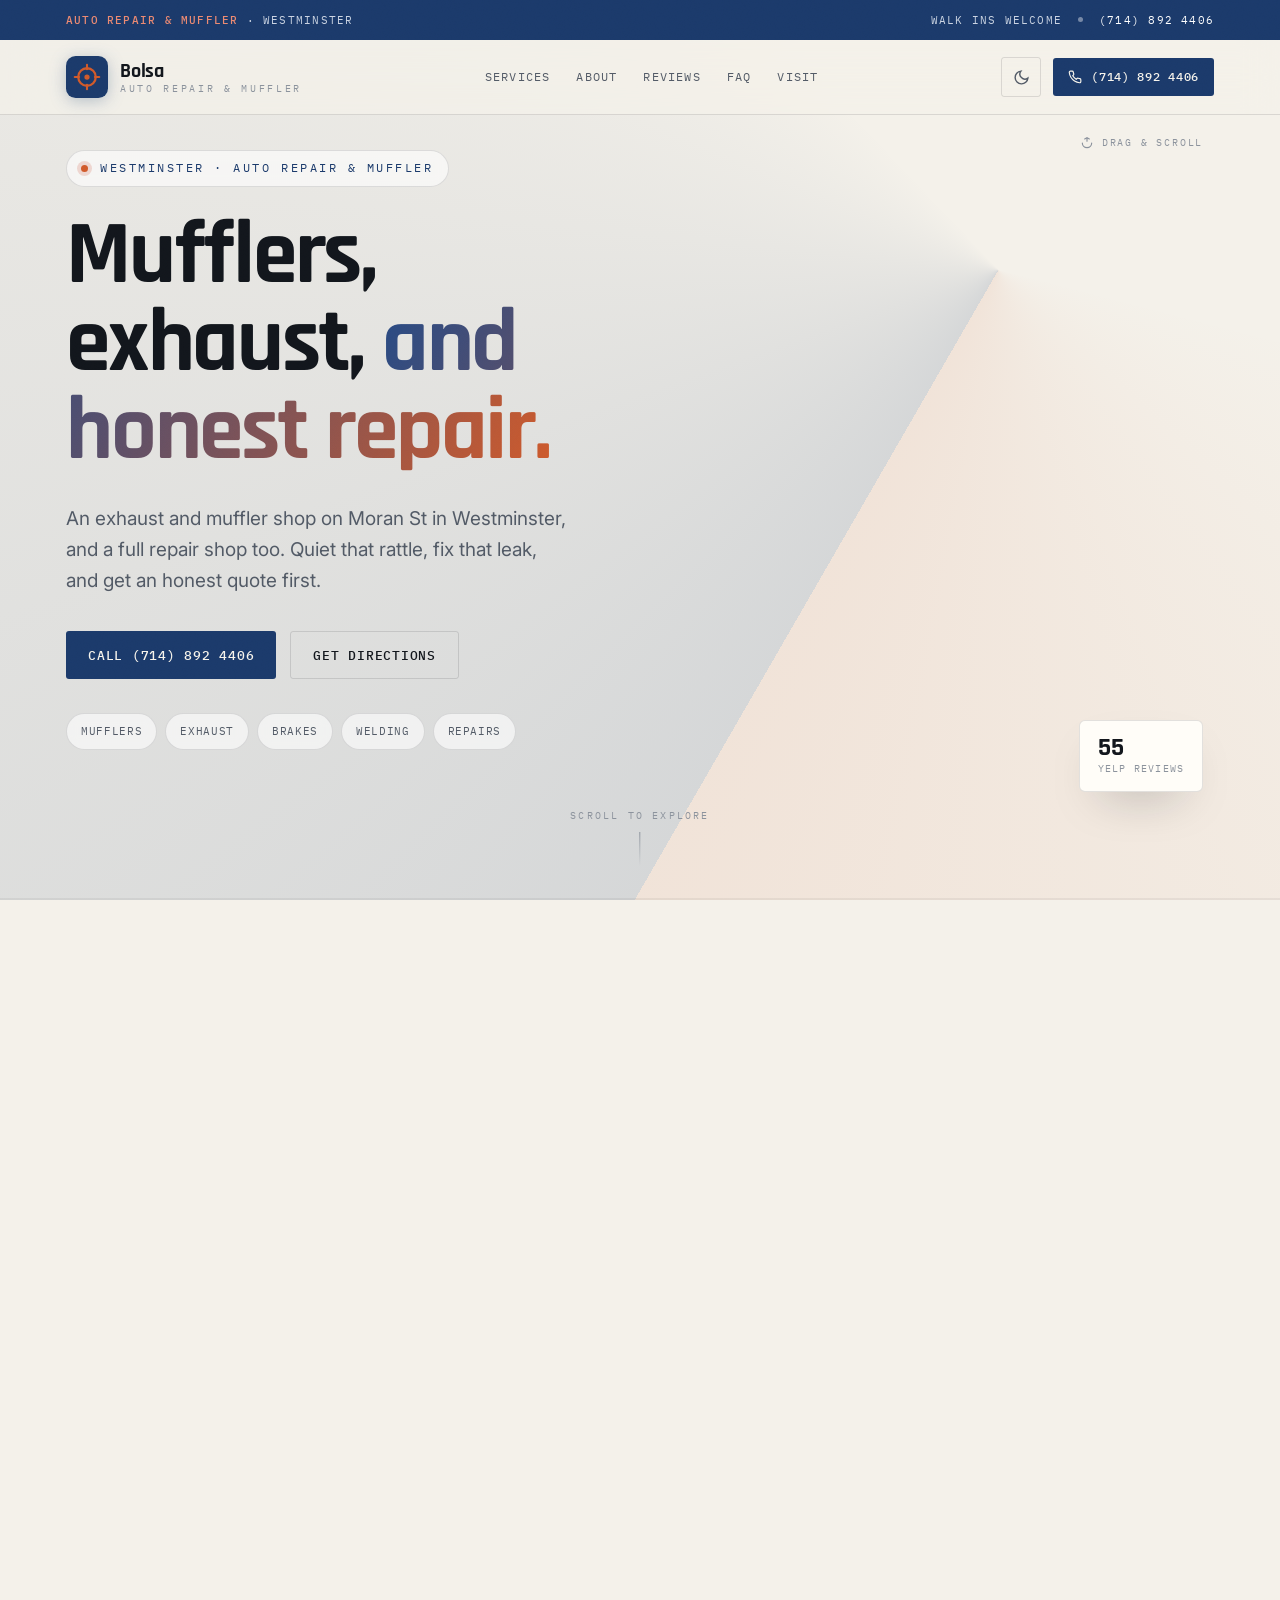
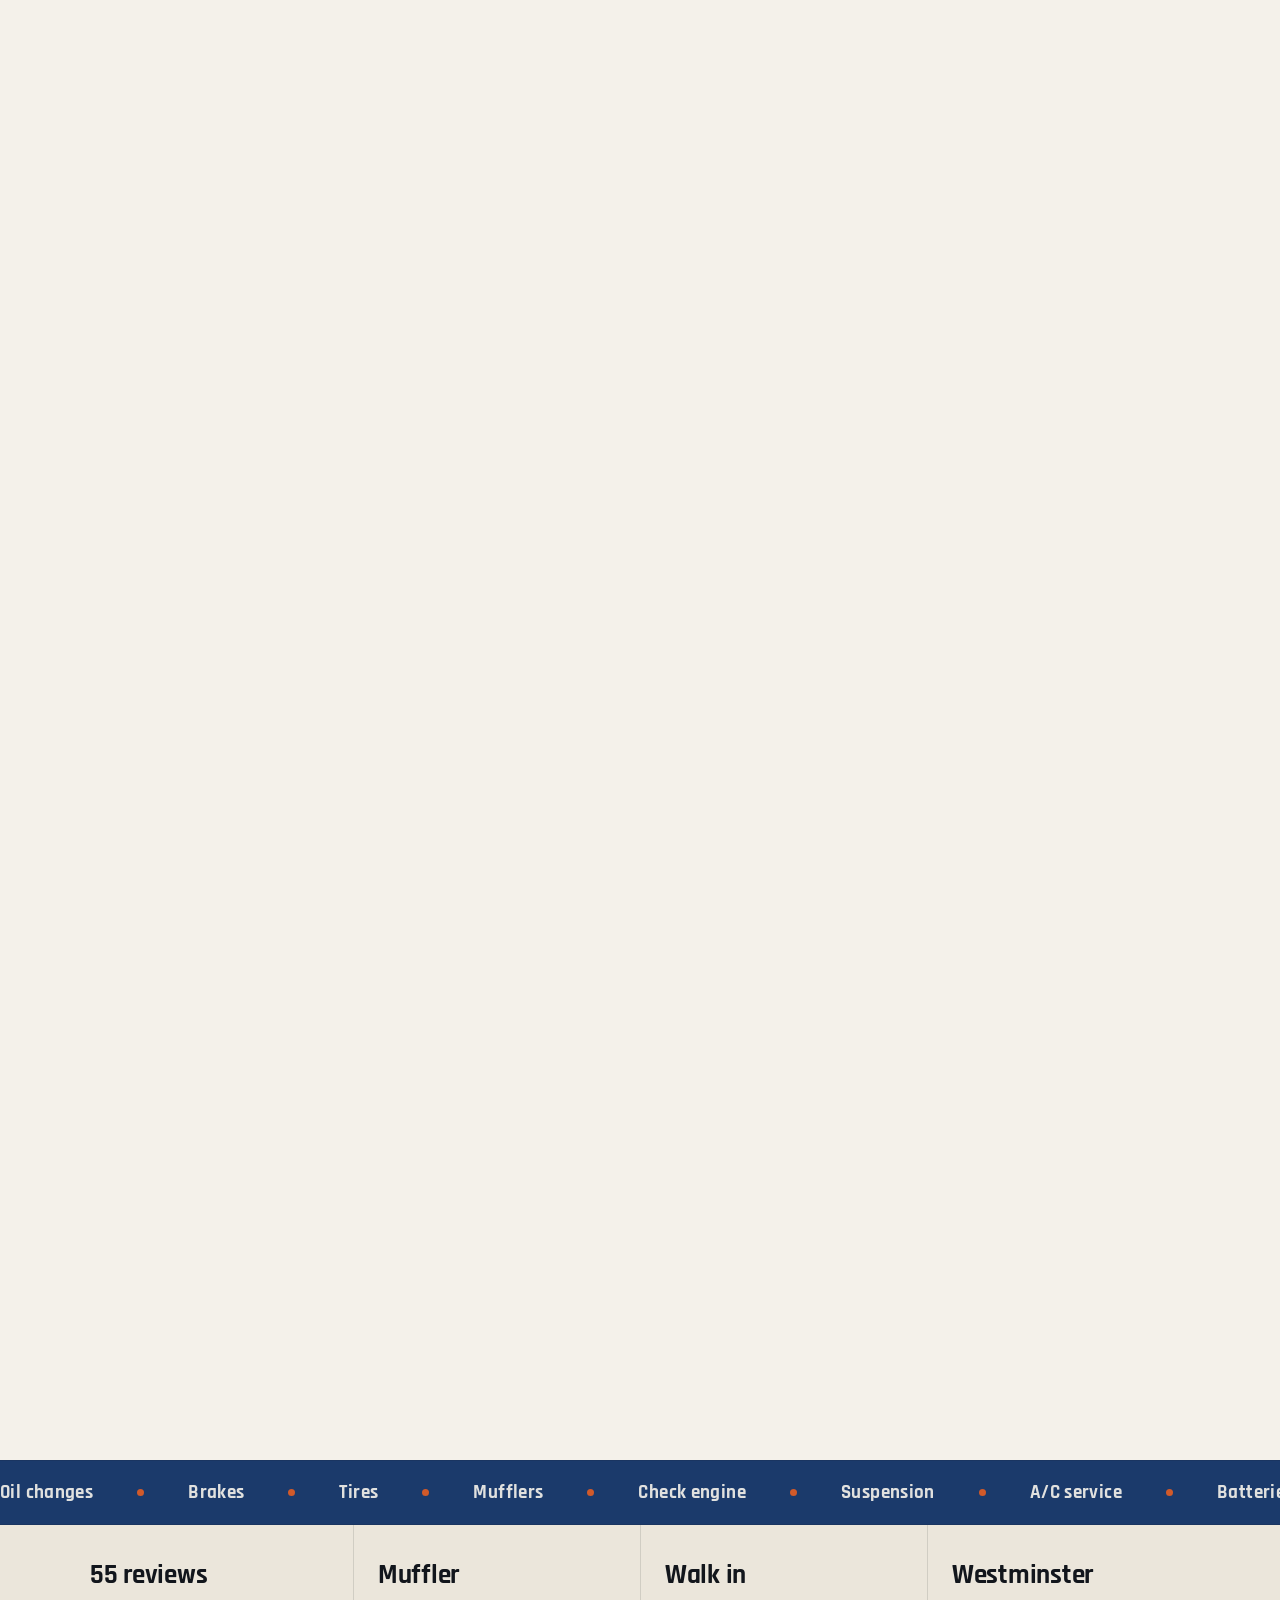
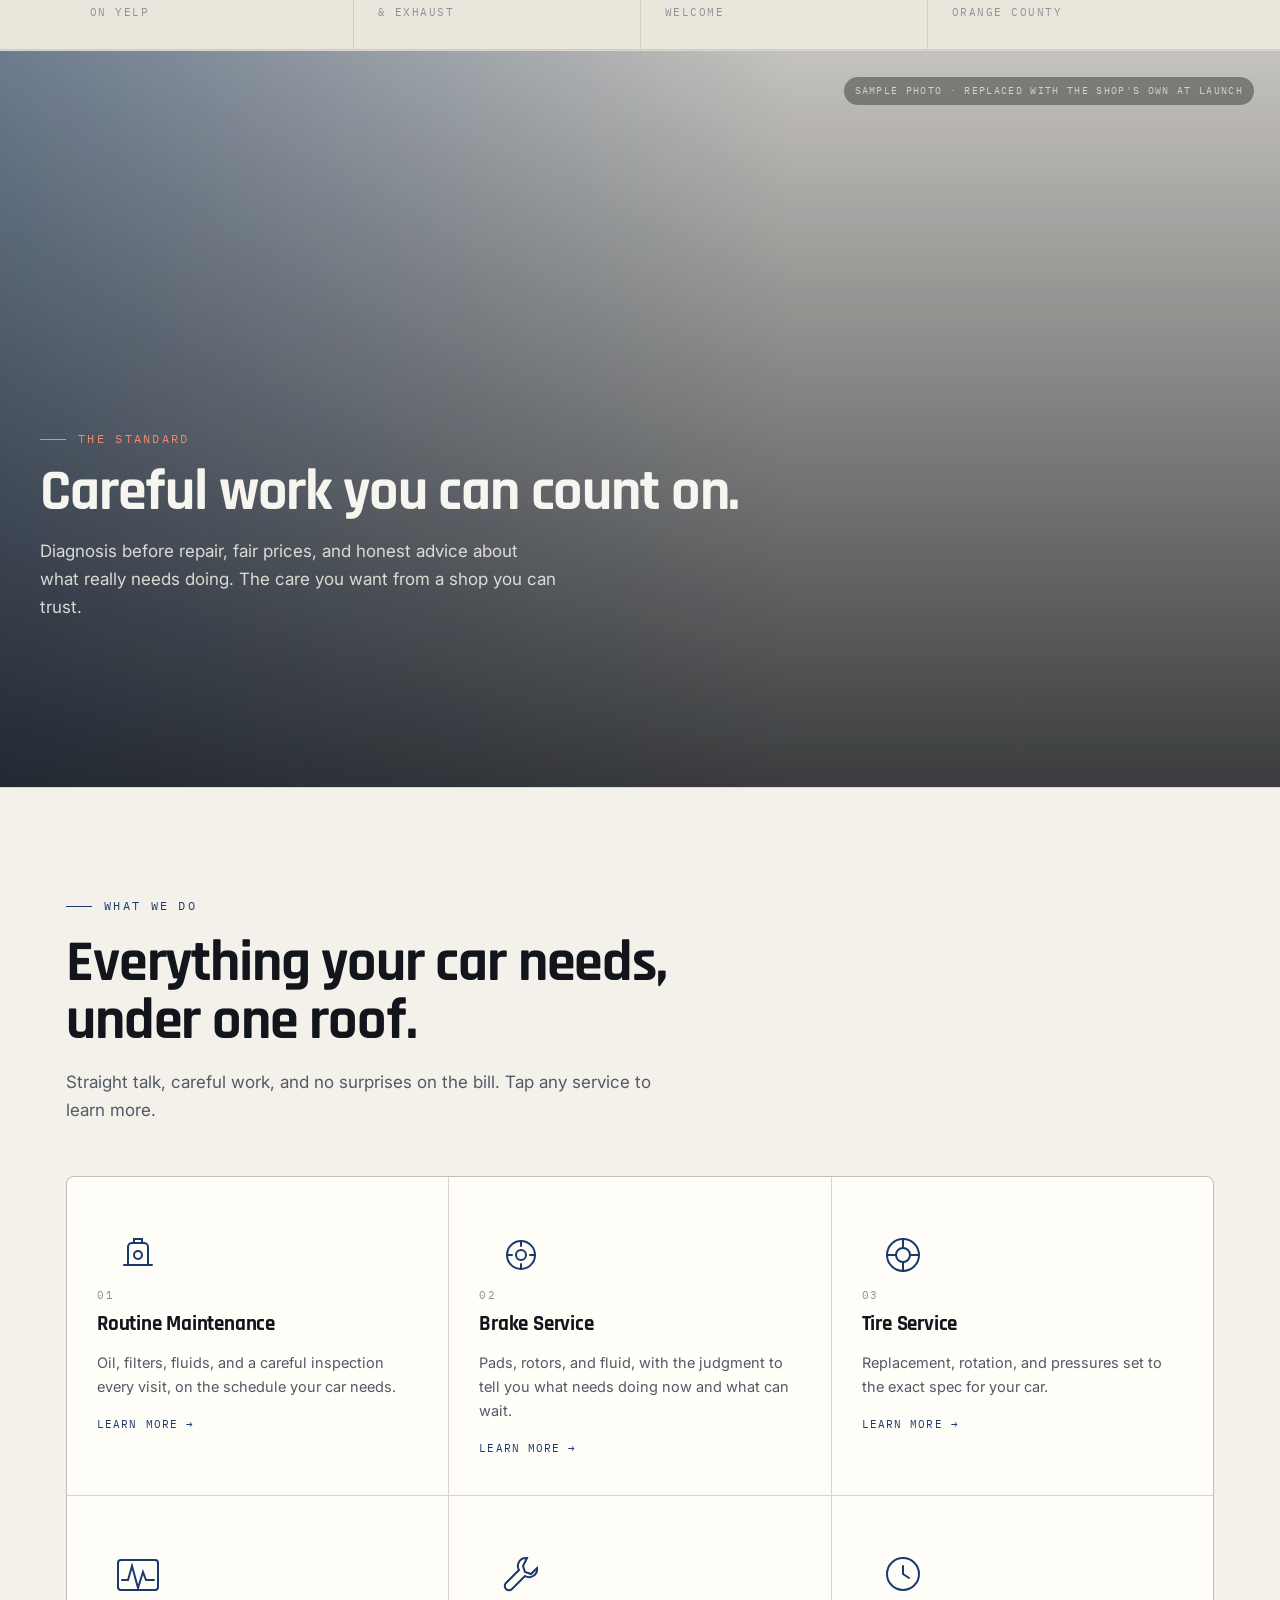
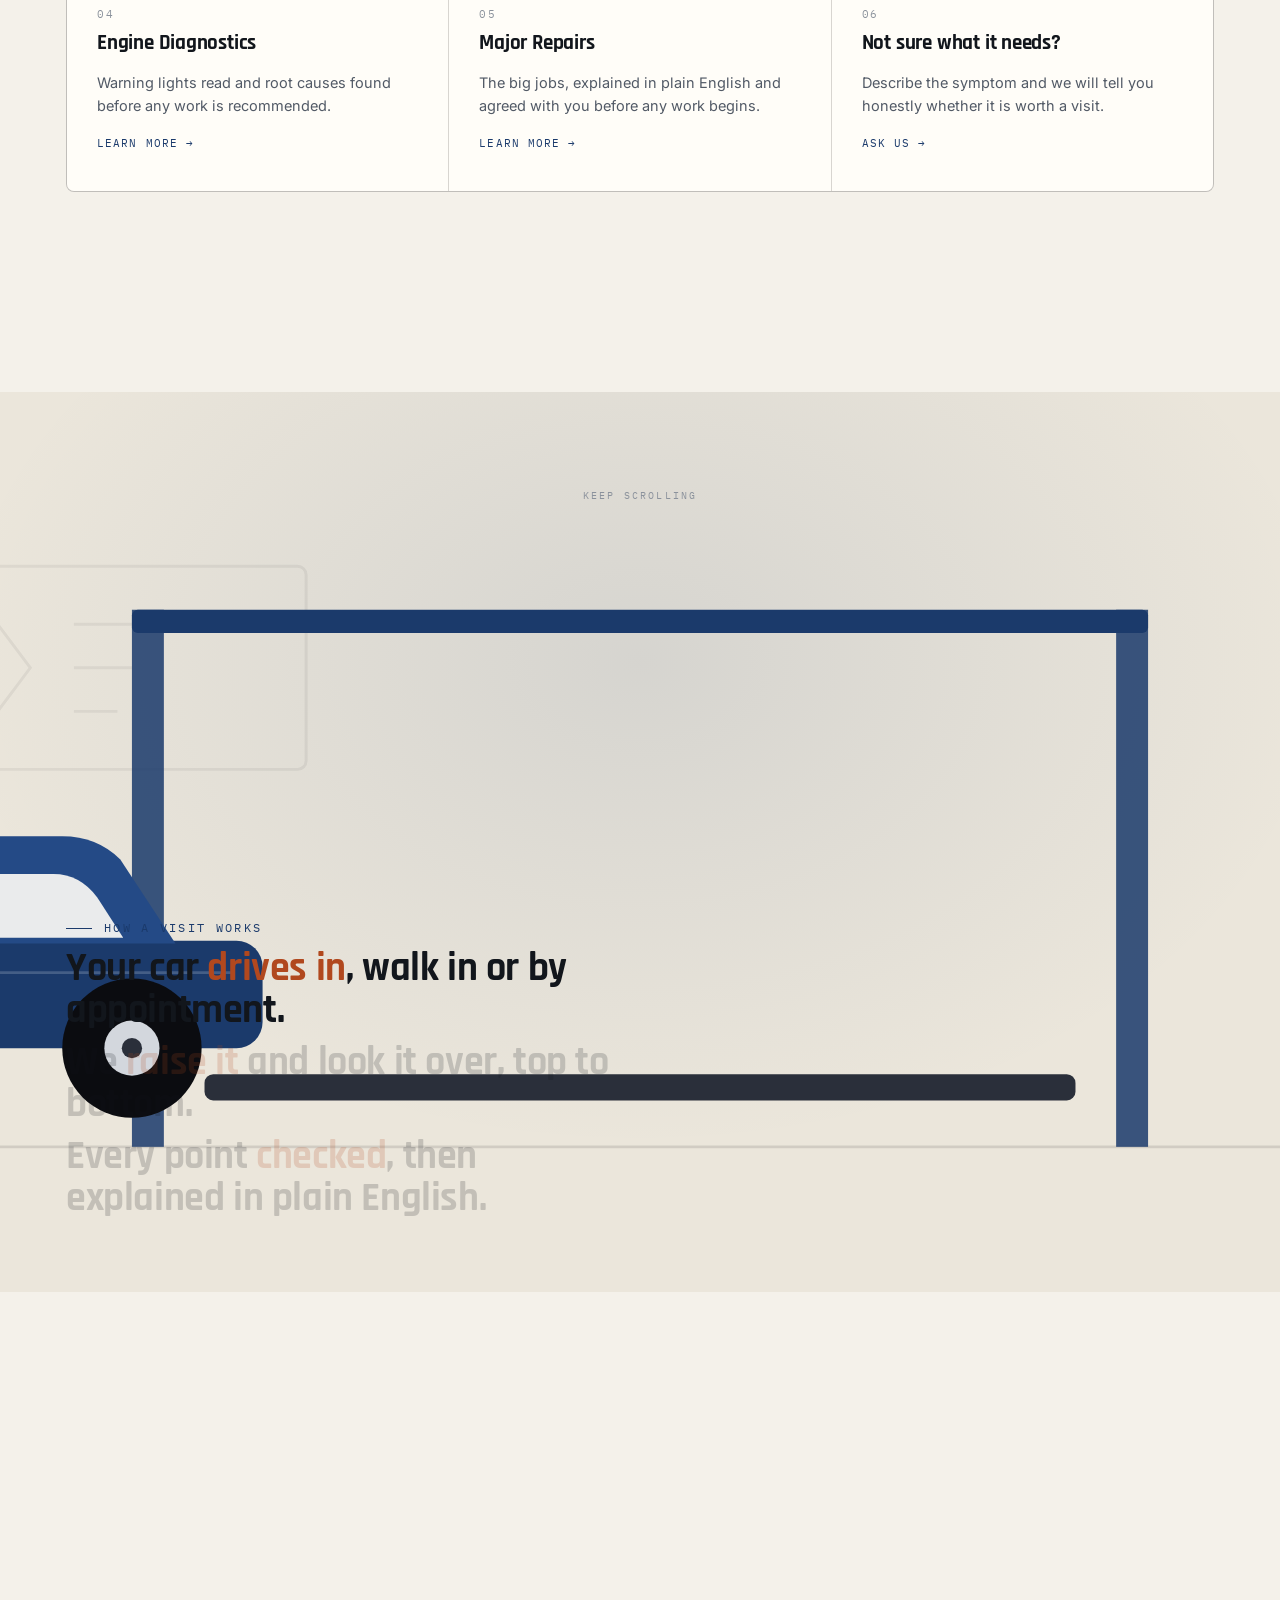
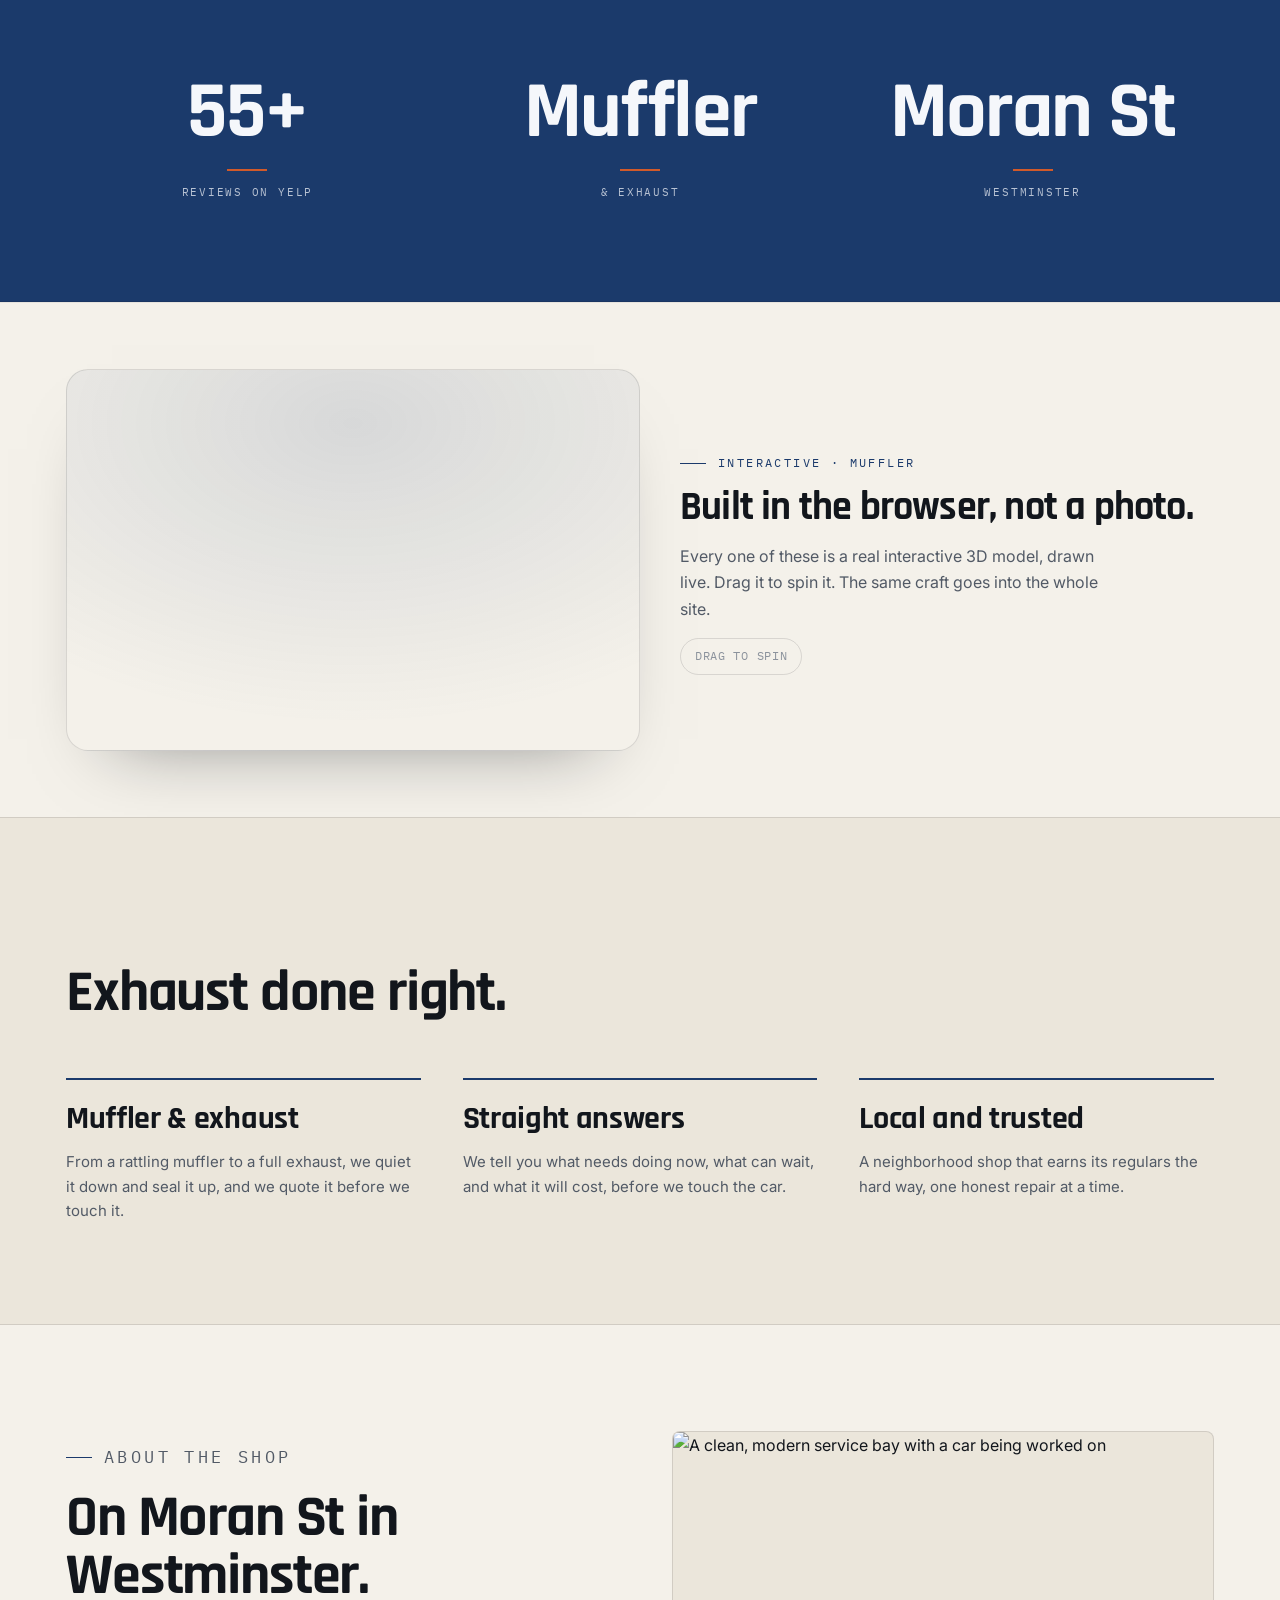
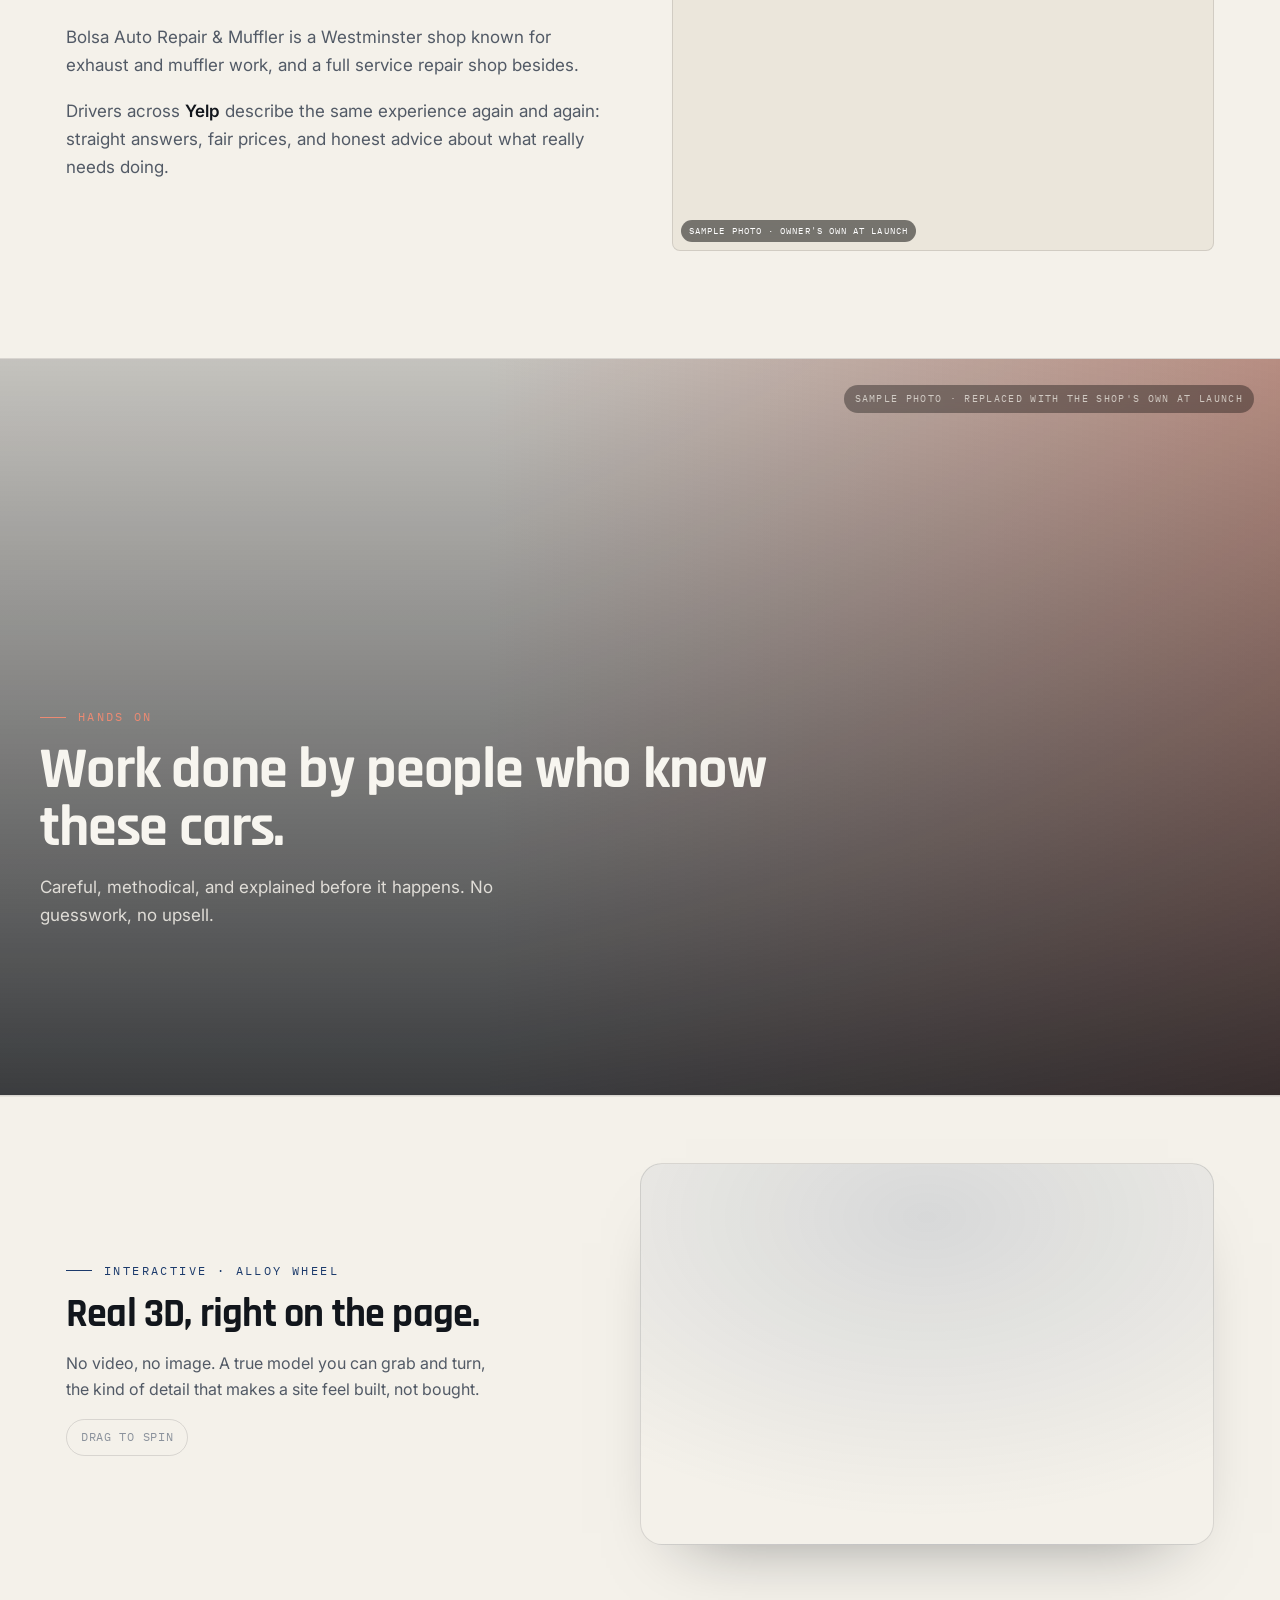
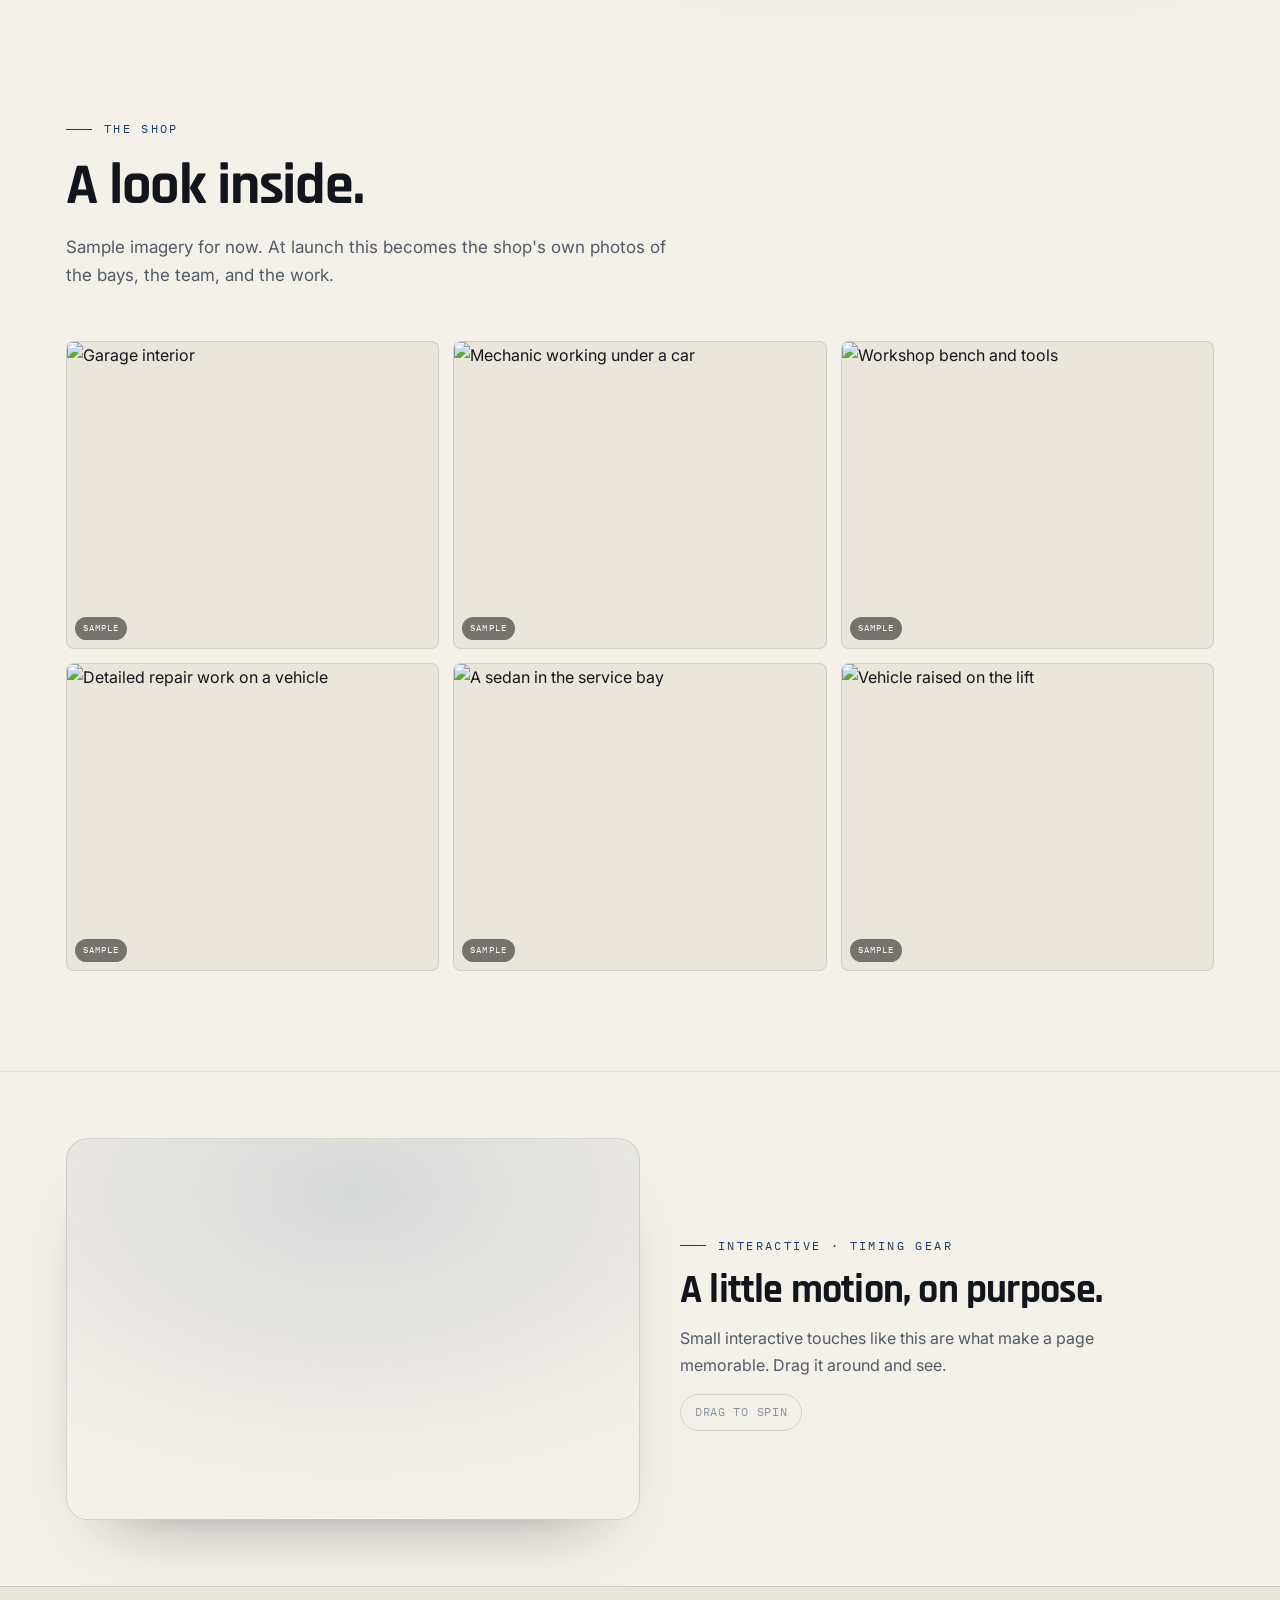
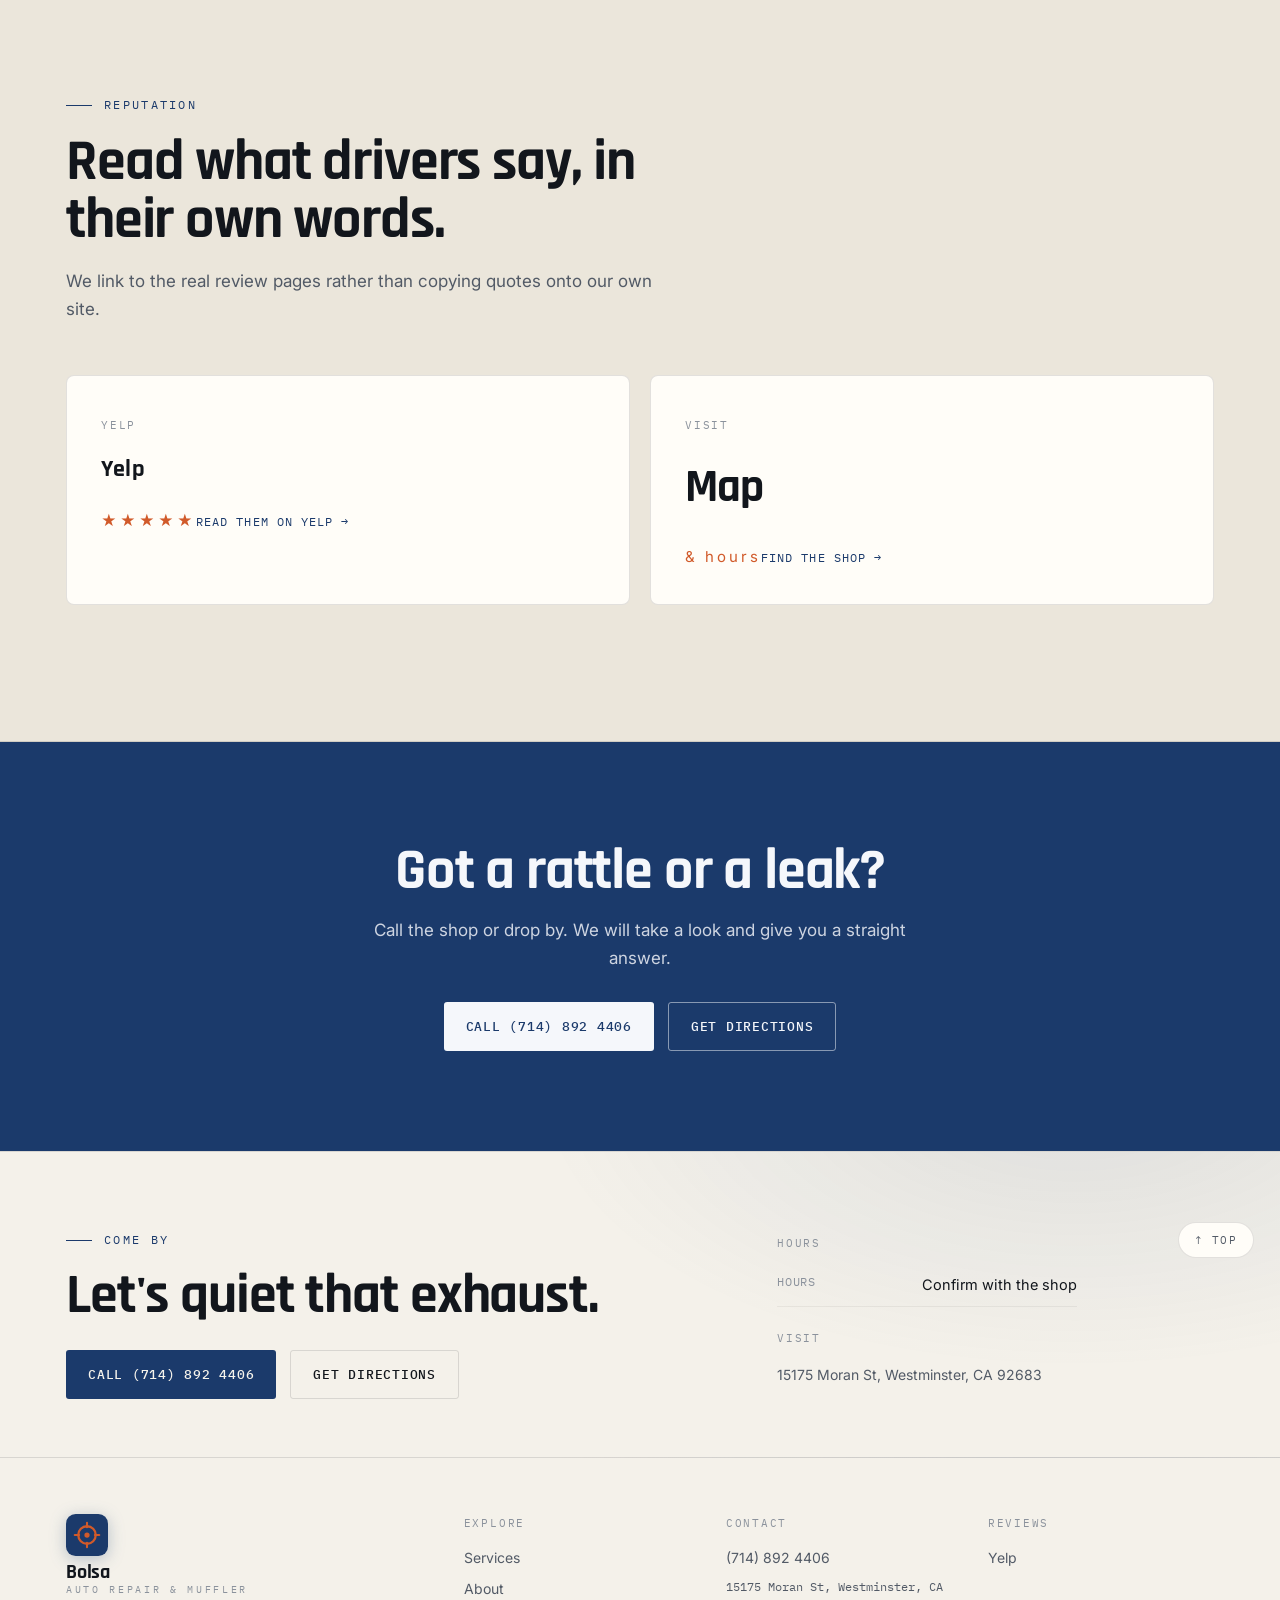
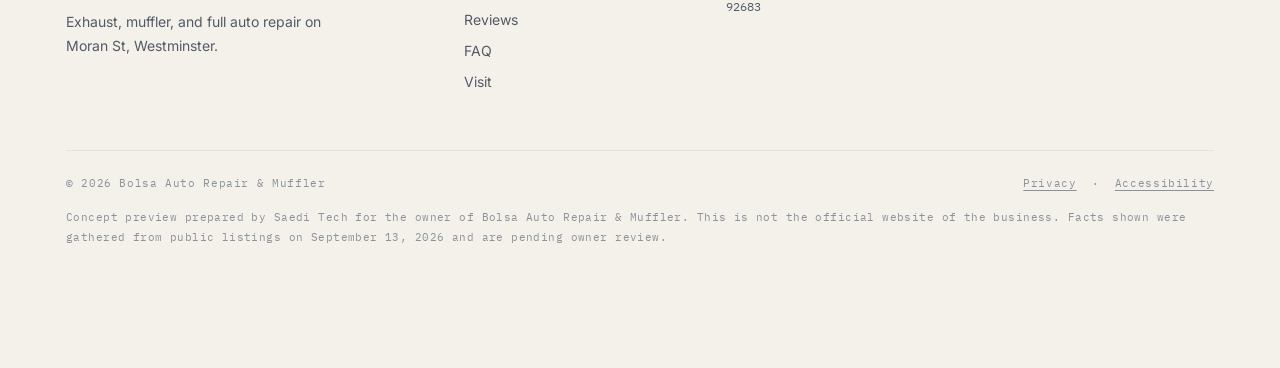
==== commit 5462f99d: "Fix 3D hero loading, page reveal, spread 3D across page, unique heroes, correct photos Co-Authored-B" ====
--- a/index.html
+++ b/index.html
@@ -45,10 +45,10 @@
   <a href="services.html">Services</a><a href="about.html">About</a><a href="reviews.html">Reviews</a><a href="faq.html">FAQ</a><a href="visit.html">Visit</a><a href="tel:+17148924406">Call the shop</a>
 </div>
 
-<header class="hero scroll3d" id="top">
+<header class="hero scroll3d hl-right hb-beam" id="top">
   <div class="sticky">
     <div class="hero-bg" aria-hidden="true"></div>
-    <canvas id="gl" aria-hidden="true"></canvas>
+    <canvas id="gl" data-obj="muffler" data-accent="1b3a6b" data-side="right" aria-hidden="true"></canvas>
     <div class="hero-fb" aria-hidden="true"></div>
     <div class="wrap herogrid">
       <div class="hero-copy" id="stageA">
@@ -71,7 +71,7 @@
     </div>
     <div class="badge3d" id="badge3d"><div><div class="rt">55</div><div class="rl">Yelp reviews</div></div></div>
     <span class="grab" aria-hidden="true"><svg width="14" height="14" viewBox="0 0 24 24" fill="none" stroke="currentColor" stroke-width="2" stroke-linecap="round"><path d="M12 3v6M8 5l4-2 4 2M4 12a8 8 0 0 0 16 0"/></svg> Drag &amp; scroll</span>
-    <div class="cue" aria-hidden="true">Scroll to explode<span class="bar"></span></div>
+    <div class="cue" aria-hidden="true">Scroll to explore<span class="bar"></span></div>
     <div class="hprog" aria-hidden="true"><i id="hprog"></i></div>
   </div>
 </header>
@@ -161,6 +161,12 @@
   </div>
 </section>
 
+<section class="obj3dband" aria-label="Interactive 3D Muffler">
+  <div class="wrap o3b">
+    <div class="o3b-art up"><canvas class="obj3d" data-obj="muffler" data-accent="d15a2a" aria-label="Interactive 3D Muffler"></canvas></div>
+    <div class="o3b-copy up"><p class="kick">Interactive · Muffler</p><h2>Built in the browser, not a photo.</h2><p>Every one of these is a real interactive 3D model, drawn live. Drag it to spin it. The same craft goes into the whole site.</p><span class="drag">Drag to spin</span></div>
+  </div>
+</section>
 <section id="why">
   <div class="wrap">
     <p class="kick up">Why Bolsa</p>
@@ -199,6 +205,12 @@
   </div>
 </section>
 
+<section class="obj3dband alt" aria-label="Interactive 3D Brake rotor">
+  <div class="wrap o3b">
+    <div class="o3b-art up"><canvas class="obj3d" data-obj="wheel" data-accent="1b3a6b" aria-label="Interactive 3D Alloy wheel"></canvas></div>
+    <div class="o3b-copy up"><p class="kick">Interactive · Alloy wheel</p><h2>Real 3D, right on the page.</h2><p>No video, no image. A true model you can grab and turn, the kind of detail that makes a site feel built, not bought.</p><span class="drag">Drag to spin</span></div>
+  </div>
+</section>
 <section id="gallery">
   <div class="wrap">
     <p class="kick up">The shop</p>
@@ -215,12 +227,11 @@
   </div>
 </section>
 
-<section id="explore3d" class="show3d">
-  <div class="wrap">
-    <p class="kick up">In the bay</p>
-    <h2 class="up">The parts we know cold, in 3D.</h2>
-    <p class="sub up">Drag any part to rotate it. A small taste of the interactive detail we build into every page.</p>
-    <div class="o3grid"><figure class="o3 up"><canvas class="obj3d" data-obj="muffler" data-accent="d15a2a" aria-label="Interactive 3D part"></canvas><figcaption>Muffler<span class="drag">drag to spin</span></figcaption></figure><figure class="o3 up"><canvas class="obj3d" data-obj="rotor" data-accent="1b3a6b" aria-label="Interactive 3D part"></canvas><figcaption>Brake rotor<span class="drag">drag to spin</span></figcaption></figure><figure class="o3 up"><canvas class="obj3d" data-obj="engine" aria-label="Interactive 3D part"></canvas><figcaption>Engine block<span class="drag">drag to spin</span></figcaption></figure></div>
+
+<section class="obj3dband" aria-label="Interactive 3D Engine block">
+  <div class="wrap o3b">
+    <div class="o3b-art up"><canvas class="obj3d" data-obj="gear" aria-label="Interactive 3D Timing gear"></canvas></div>
+    <div class="o3b-copy up"><p class="kick">Interactive · Timing gear</p><h2>A little motion, on purpose.</h2><p>Small interactive touches like this are what make a page memorable. Drag it around and see.</p><span class="drag">Drag to spin</span></div>
   </div>
 </section>
 <section id="reviews" class="band">
@@ -275,6 +286,6 @@
 </div>
 
 <script src="assets/app.js" defer></script>
-<script type="module" src="assets/hero3d.js"></script><script type="module" src="assets/objects3d.js"></script>
+<script type="module" src="assets/hero3d-generic.js?v=2"></script><script type="module" src="assets/objects3d.js?v=2"></script>
 </body>
 </html>
--- a/assets/site.css
+++ b/assets/site.css
@@ -372,3 +372,26 @@
 .show3d .o3 figcaption{display:flex;align-items:center;justify-content:space-between;padding:13px 17px;font-family:'IBM Plex Mono',monospace;font-size:12px;letter-spacing:.06em;text-transform:uppercase;border-top:1px solid var(--line);color:var(--text)}
 .show3d .o3 figcaption .drag{color:var(--faint);text-transform:none;letter-spacing:0;font-size:11px}
 @media(max-width:820px){.show3d .o3grid{grid-template-columns:1fr;gap:14px}.show3d .o3 canvas.obj3d{height:270px}}
+
+/* ---- hero layout + background variants (diversify) ---- */
+.hero.hl-left .hero-copy{margin-left:auto;margin-right:0}
+.hero.hl-left .callouts{left:auto;right:26px}
+.hero.hb-2 .hero-bg{background:radial-gradient(52% 48% at 18% 26%,var(--hero-a),transparent 70%),radial-gradient(46% 42% at 90% 88%,var(--hero-b),transparent 70%),var(--bg)}
+.hero.hb-3 .hero-bg{background:linear-gradient(125deg,var(--hero-a),transparent 52%),radial-gradient(48% 58% at 86% 16%,var(--hero-b),transparent 72%),var(--bg)}
+.hero.hb-grid .hero-bg{background-image:radial-gradient(58% 52% at 72% 36%,var(--hero-a),transparent 70%),linear-gradient(var(--line2) 1px,transparent 1px),linear-gradient(90deg,var(--line2) 1px,transparent 1px);background-size:auto,46px 46px,46px 46px;background-color:var(--bg)}
+.hero.hb-diag .hero-bg{background:repeating-linear-gradient(45deg,var(--hero-a) 0,var(--hero-a) 2px,transparent 2px,transparent 26px),radial-gradient(50% 52% at 18% 82%,var(--hero-b),transparent 72%),var(--bg)}
+.hero.hb-beam .hero-bg{background:conic-gradient(from 210deg at 78% 30%,var(--hero-a),transparent 30%,transparent 70%,var(--hero-b)),var(--bg)}
+
+/* ---- distributed 3D moments (spread across page) ---- */
+.obj3dband{padding:66px 0;border-top:1px solid var(--line2)}
+.obj3dband .o3b{display:flex;gap:40px;align-items:center;flex-wrap:wrap}
+.obj3dband .o3b-art{flex:1 1 360px;background:radial-gradient(130% 120% at 50% 14%, color-mix(in srgb,var(--indigo) 13%, transparent), transparent 66%);border:1px solid var(--line);border-radius:22px;overflow:hidden;box-shadow:0 34px 70px -46px rgba(15,20,26,.5)}
+.obj3dband.alt .o3b-art{order:2}
+.obj3dband .o3b-copy{flex:1 1 320px}
+.obj3dband canvas.obj3d{display:block;width:100%;height:380px;cursor:grab;touch-action:none}
+.obj3dband canvas.obj3d:active{cursor:grabbing}
+.obj3dband .o3b-copy .kick{font-family:'IBM Plex Mono',monospace;font-size:12px;letter-spacing:.2em;text-transform:uppercase;color:var(--indigo-tx);margin-bottom:14px}
+.obj3dband .o3b-copy h2{font-size:clamp(26px,3.4vw,40px);letter-spacing:-.02em;line-height:1.04;margin-bottom:14px}
+.obj3dband .o3b-copy p{color:var(--muted);max-width:42ch;margin-bottom:16px}
+.obj3dband .o3b-copy .drag{display:inline-flex;align-items:center;gap:8px;font-family:'IBM Plex Mono',monospace;font-size:11.5px;letter-spacing:.06em;text-transform:uppercase;color:var(--faint);border:1px solid var(--line);border-radius:40px;padding:8px 14px}
+@media(max-width:820px){.obj3dband{padding:44px 0}.obj3dband .o3b-art{order:0!important;flex-basis:100%}.obj3dband canvas.obj3d{height:300px}}
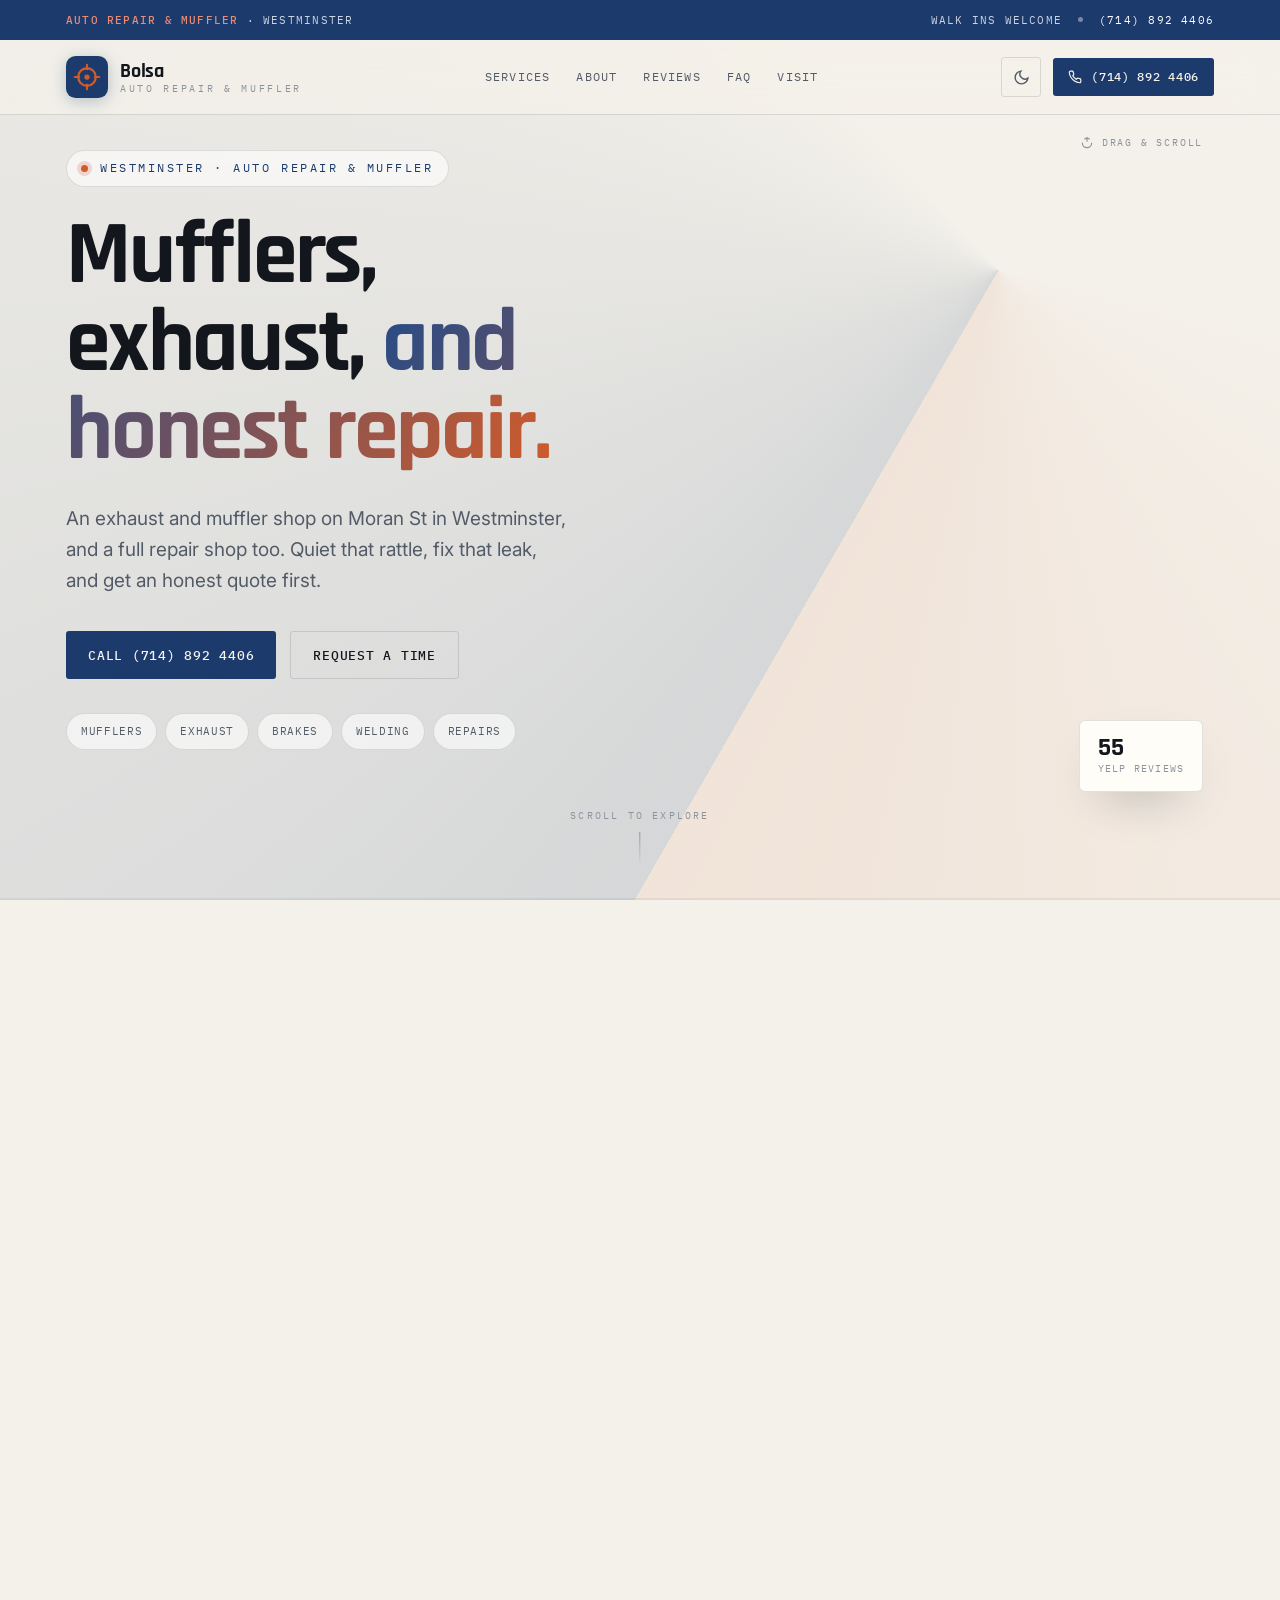
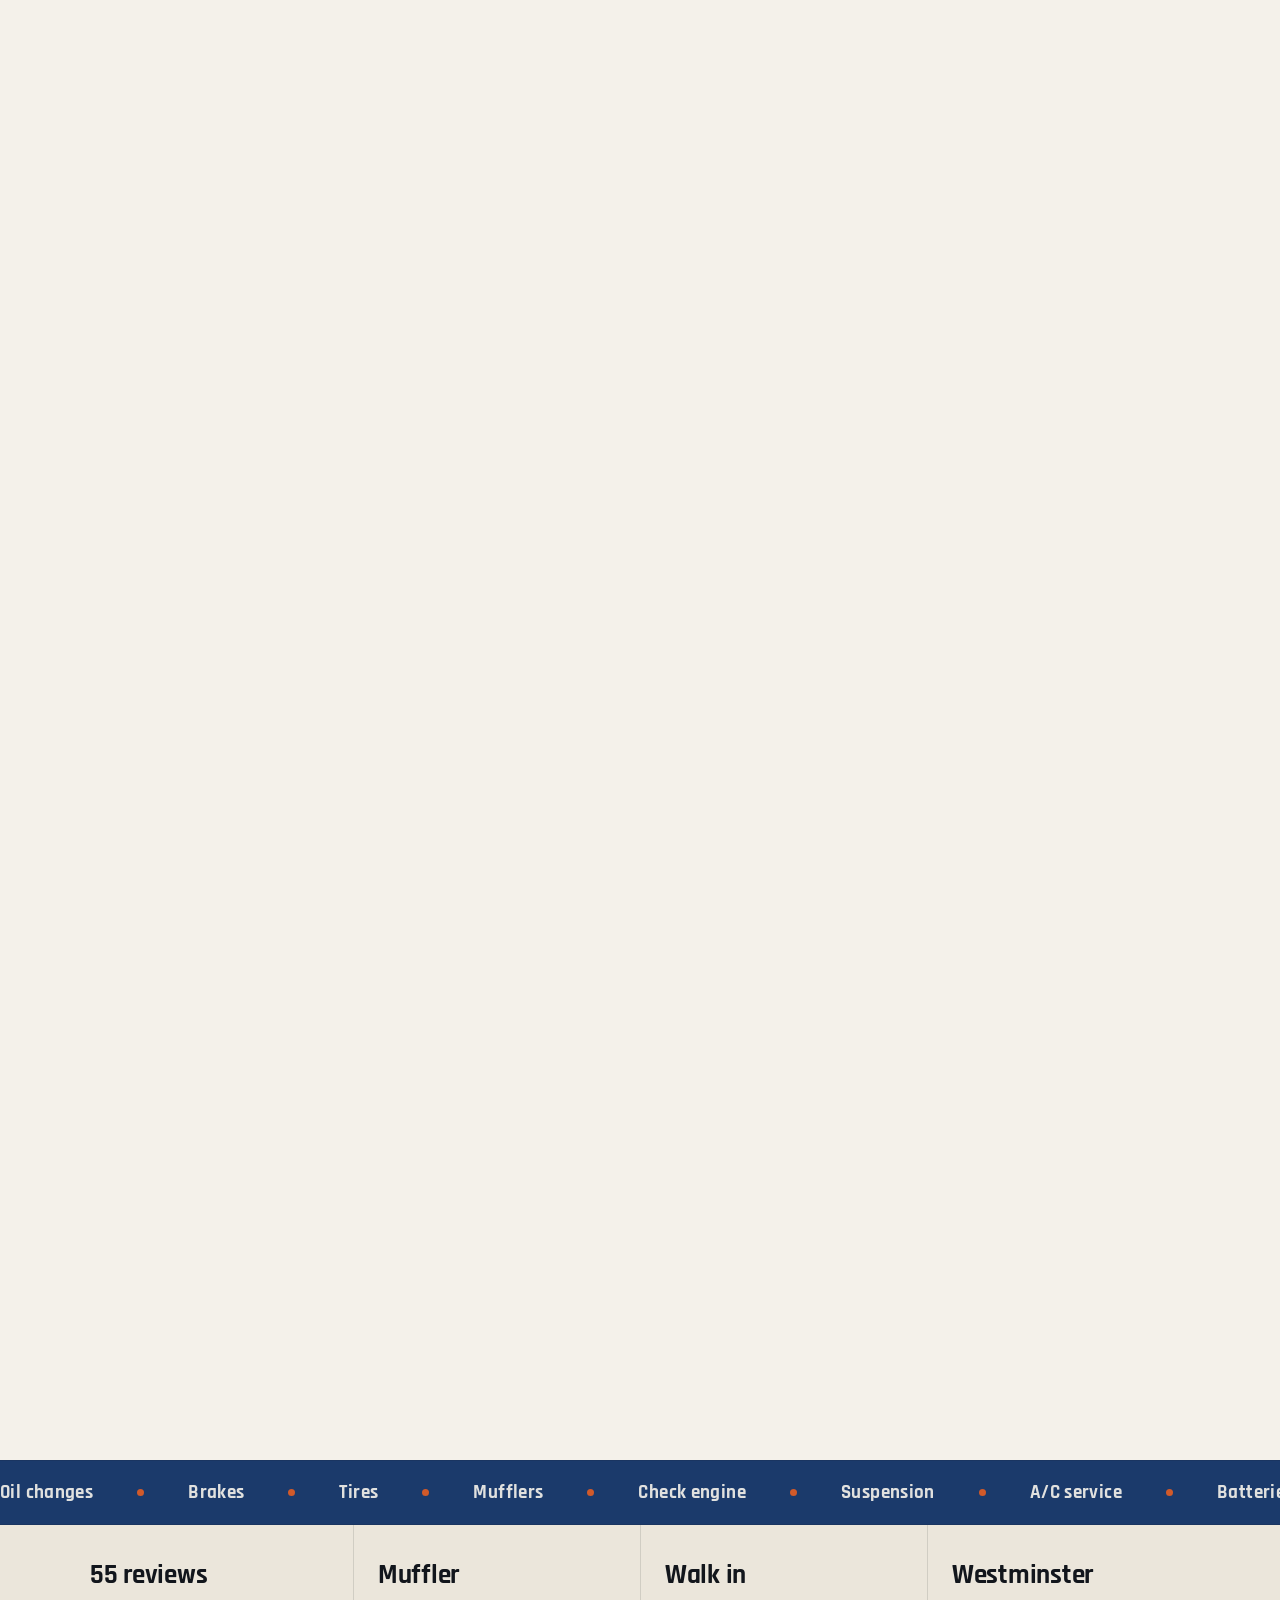
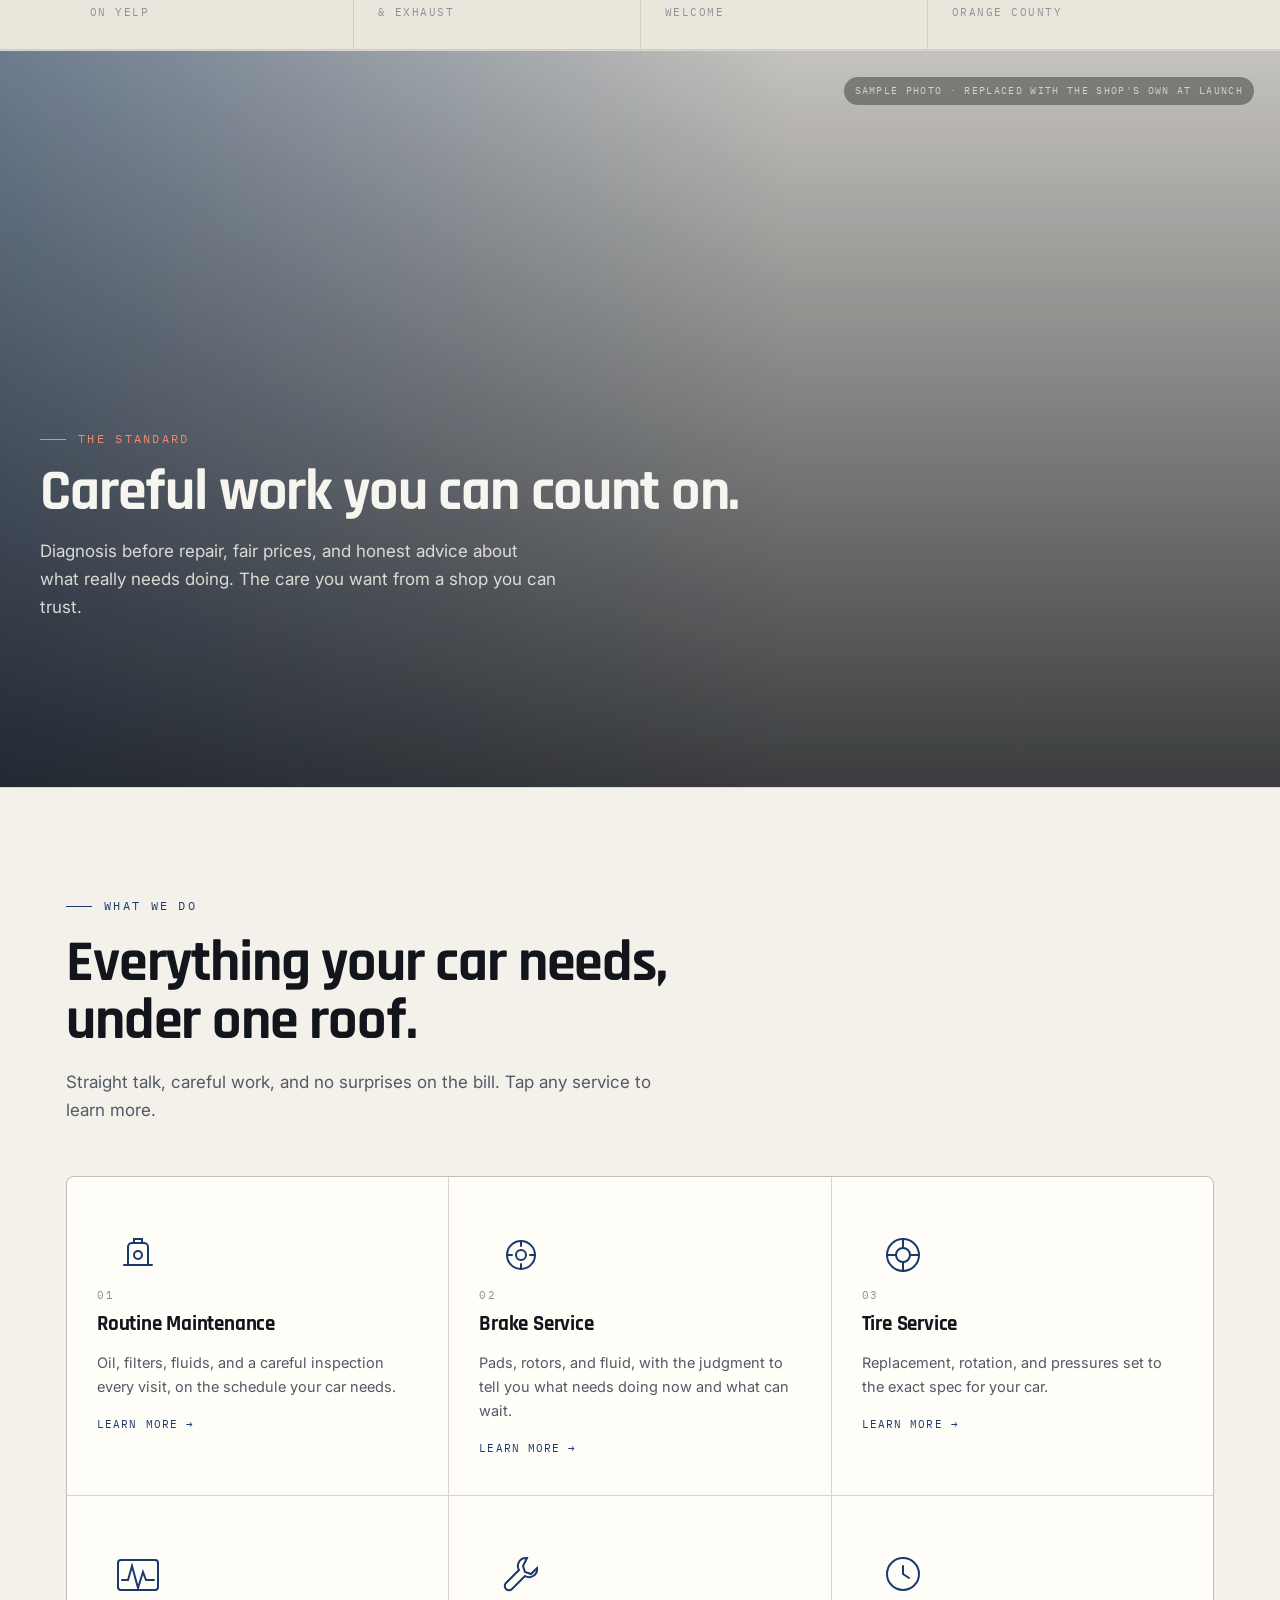
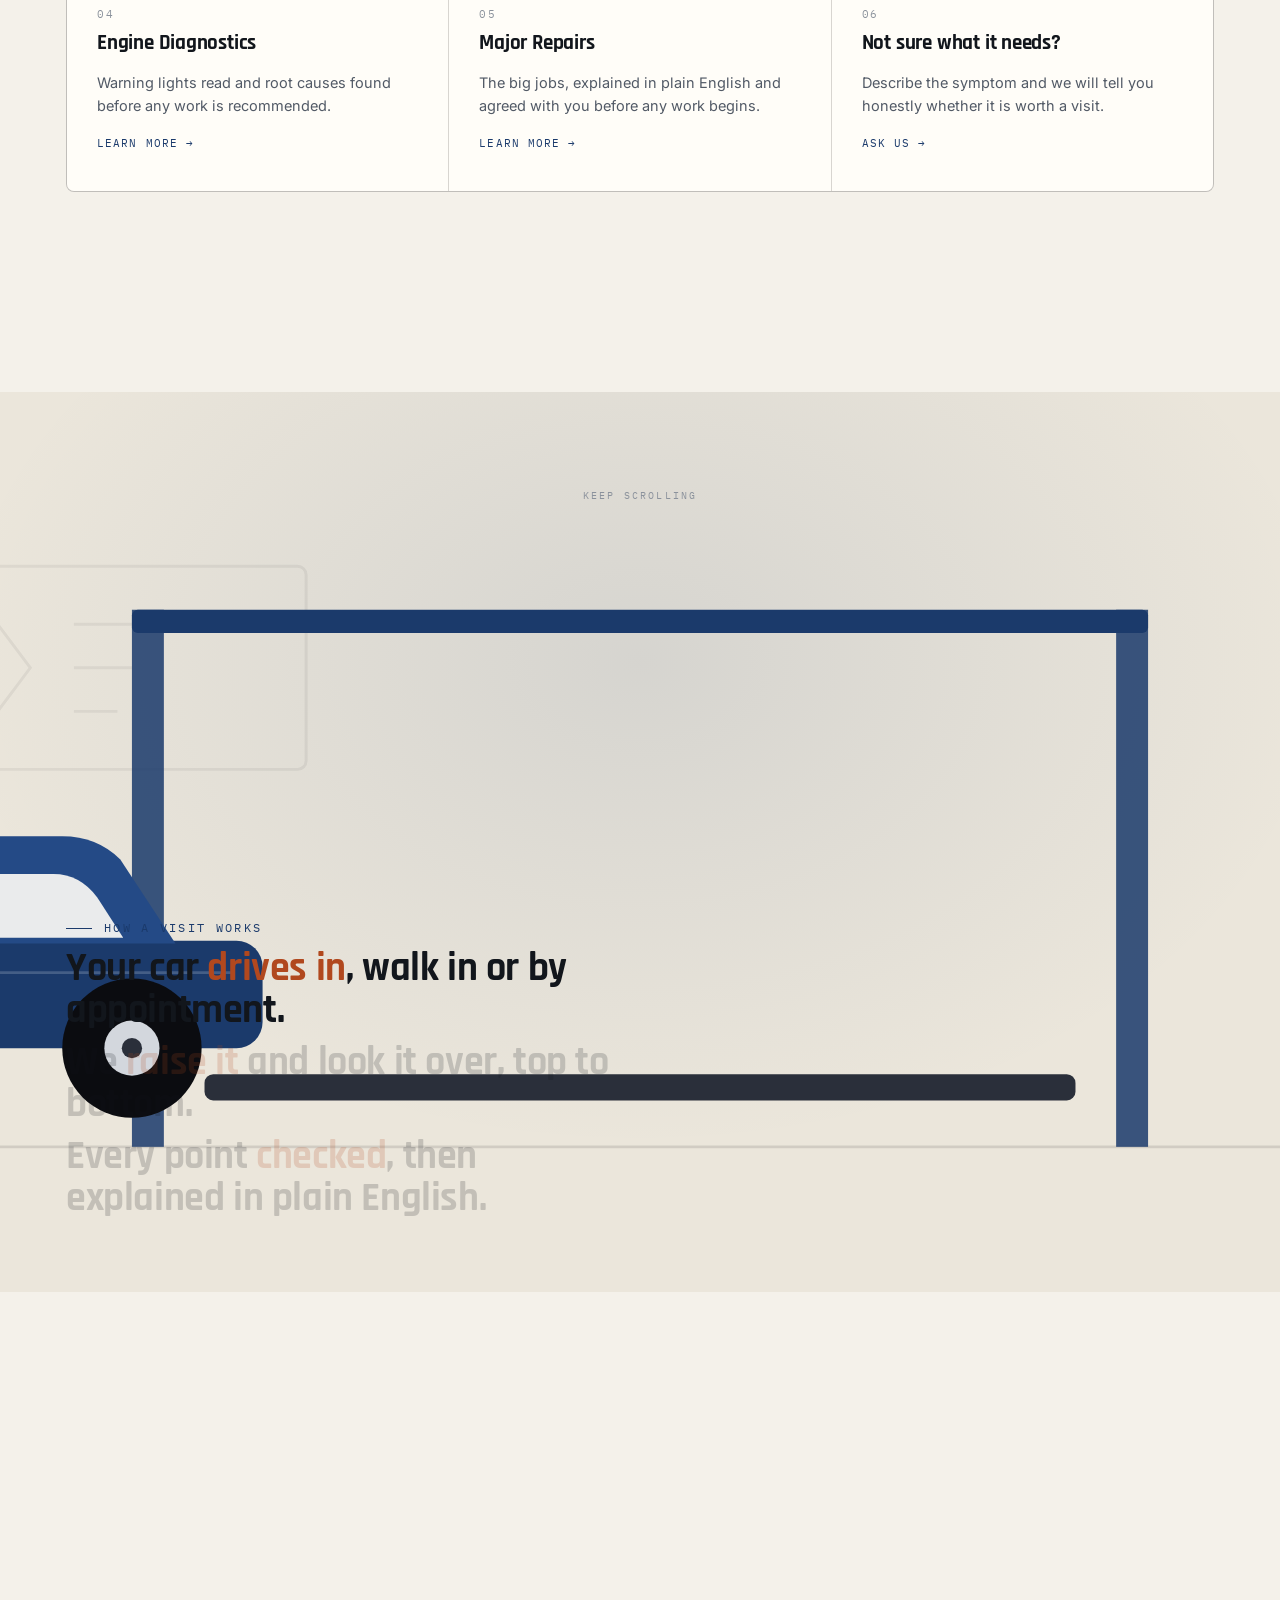
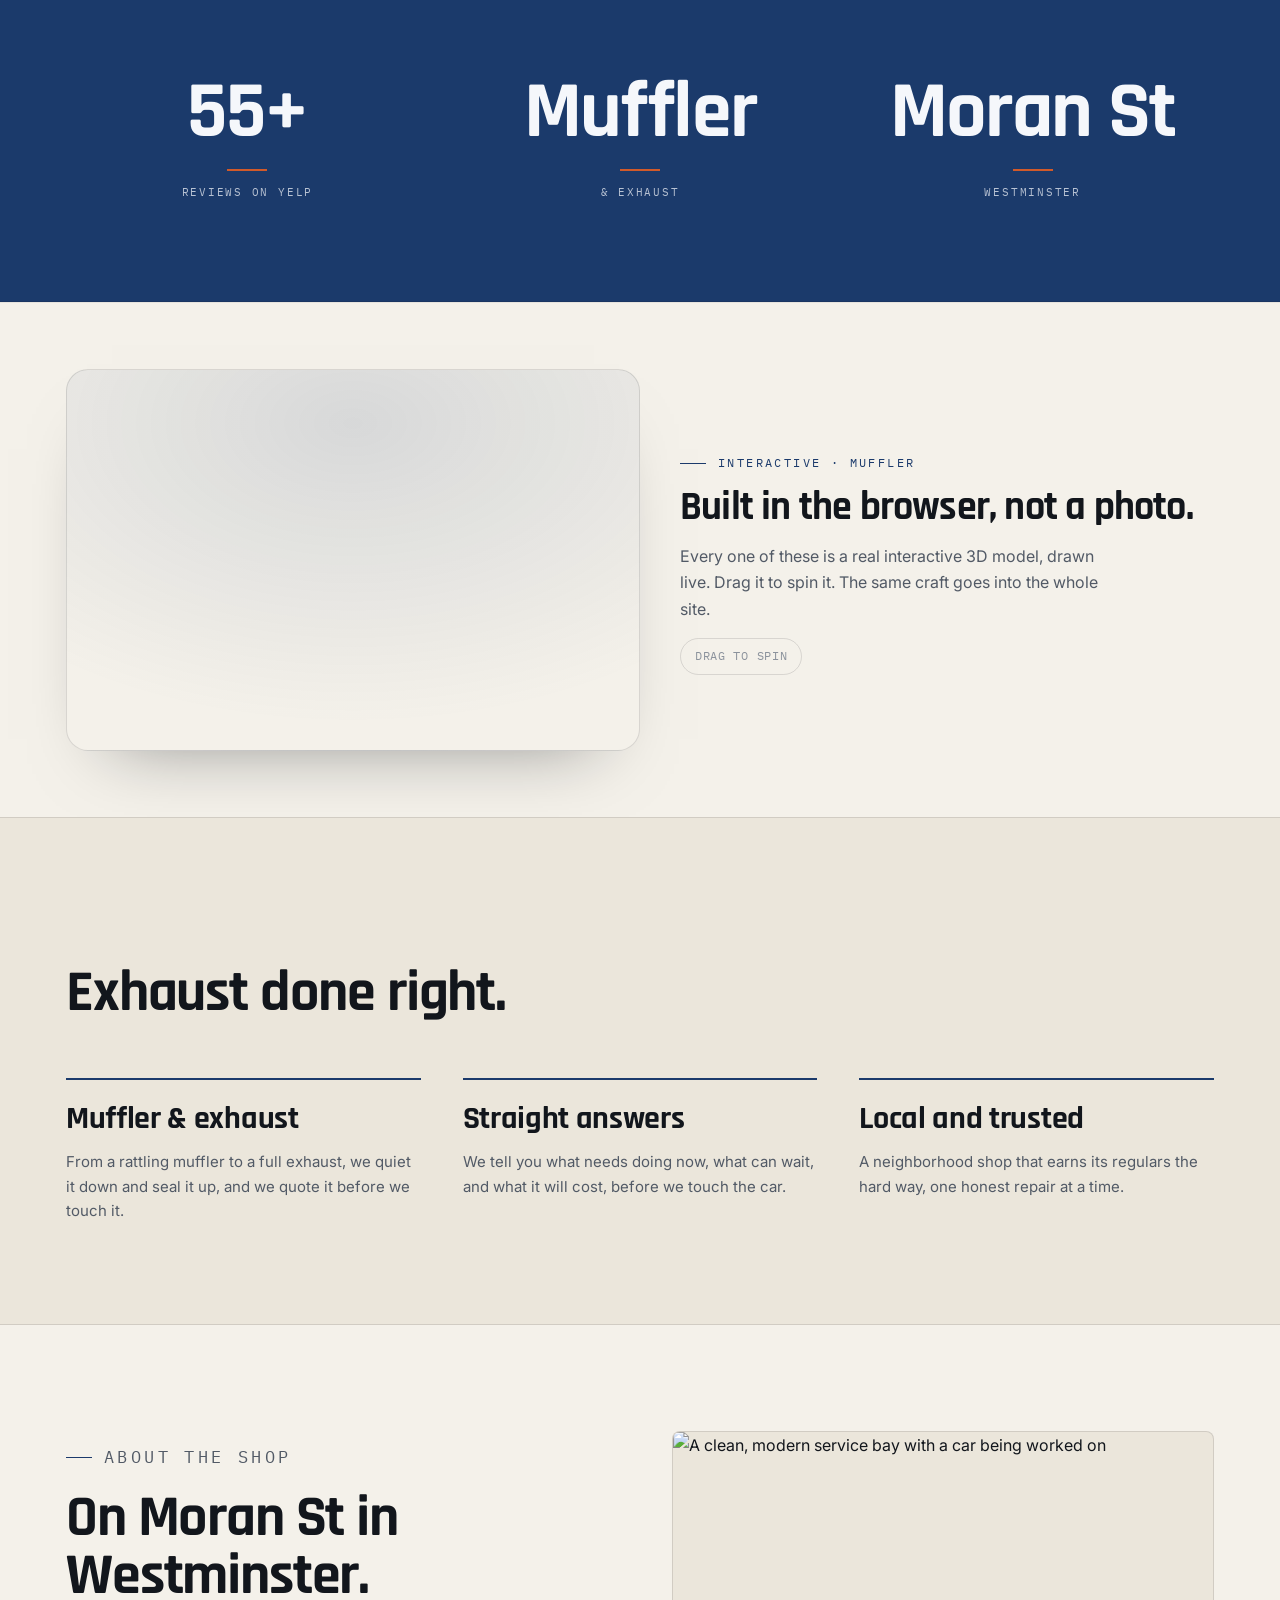
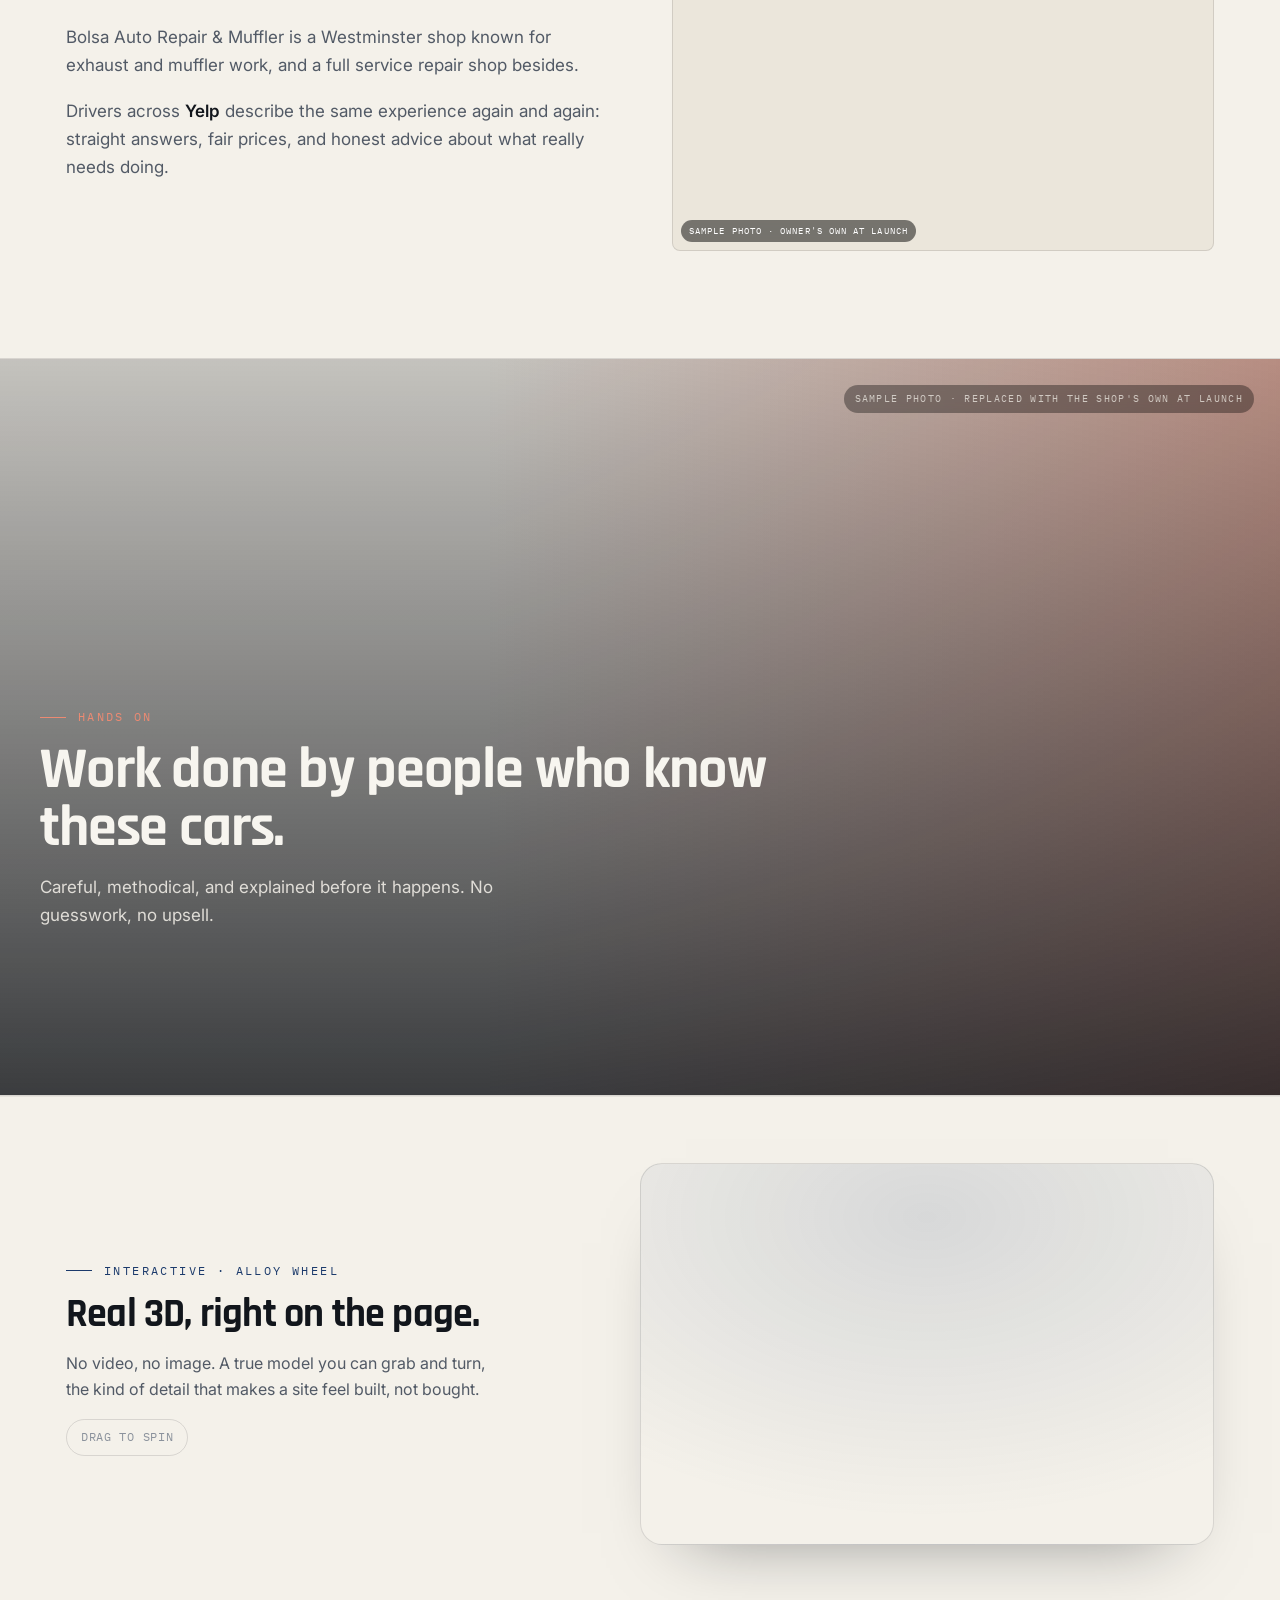
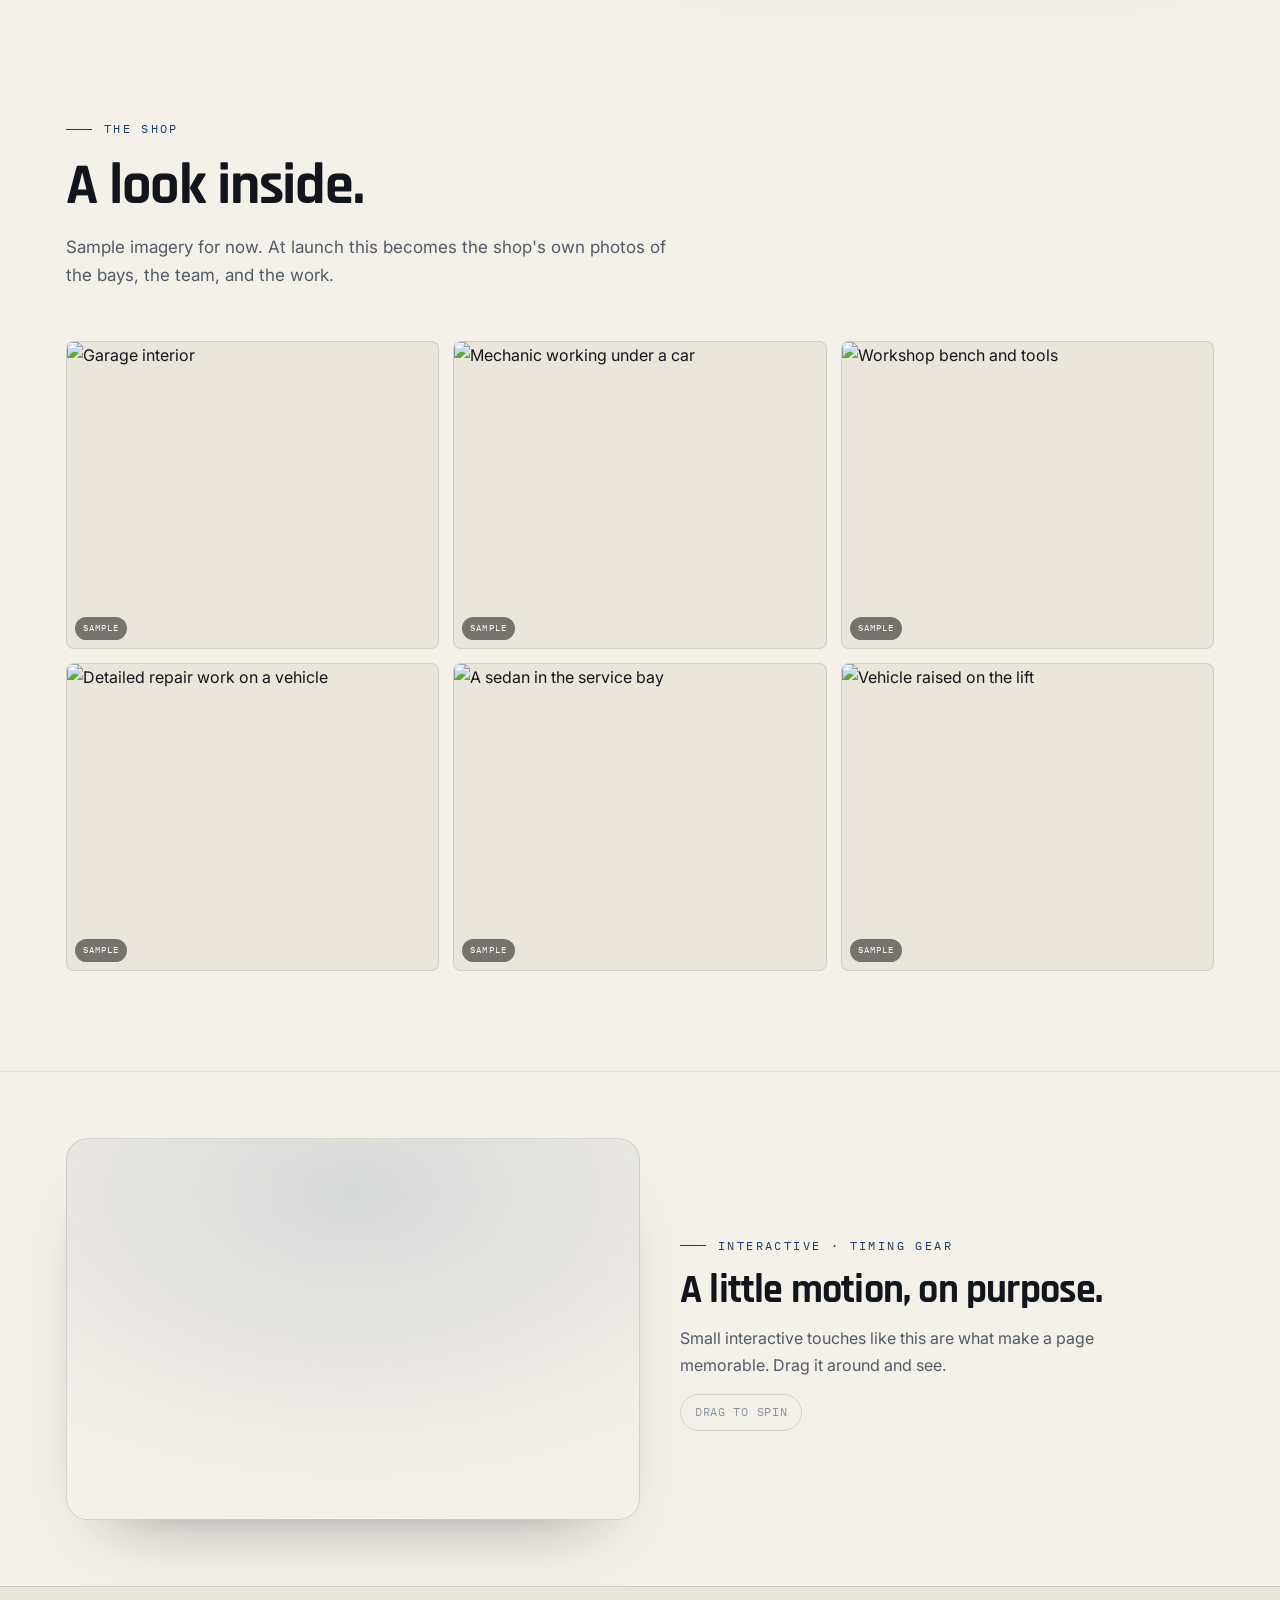
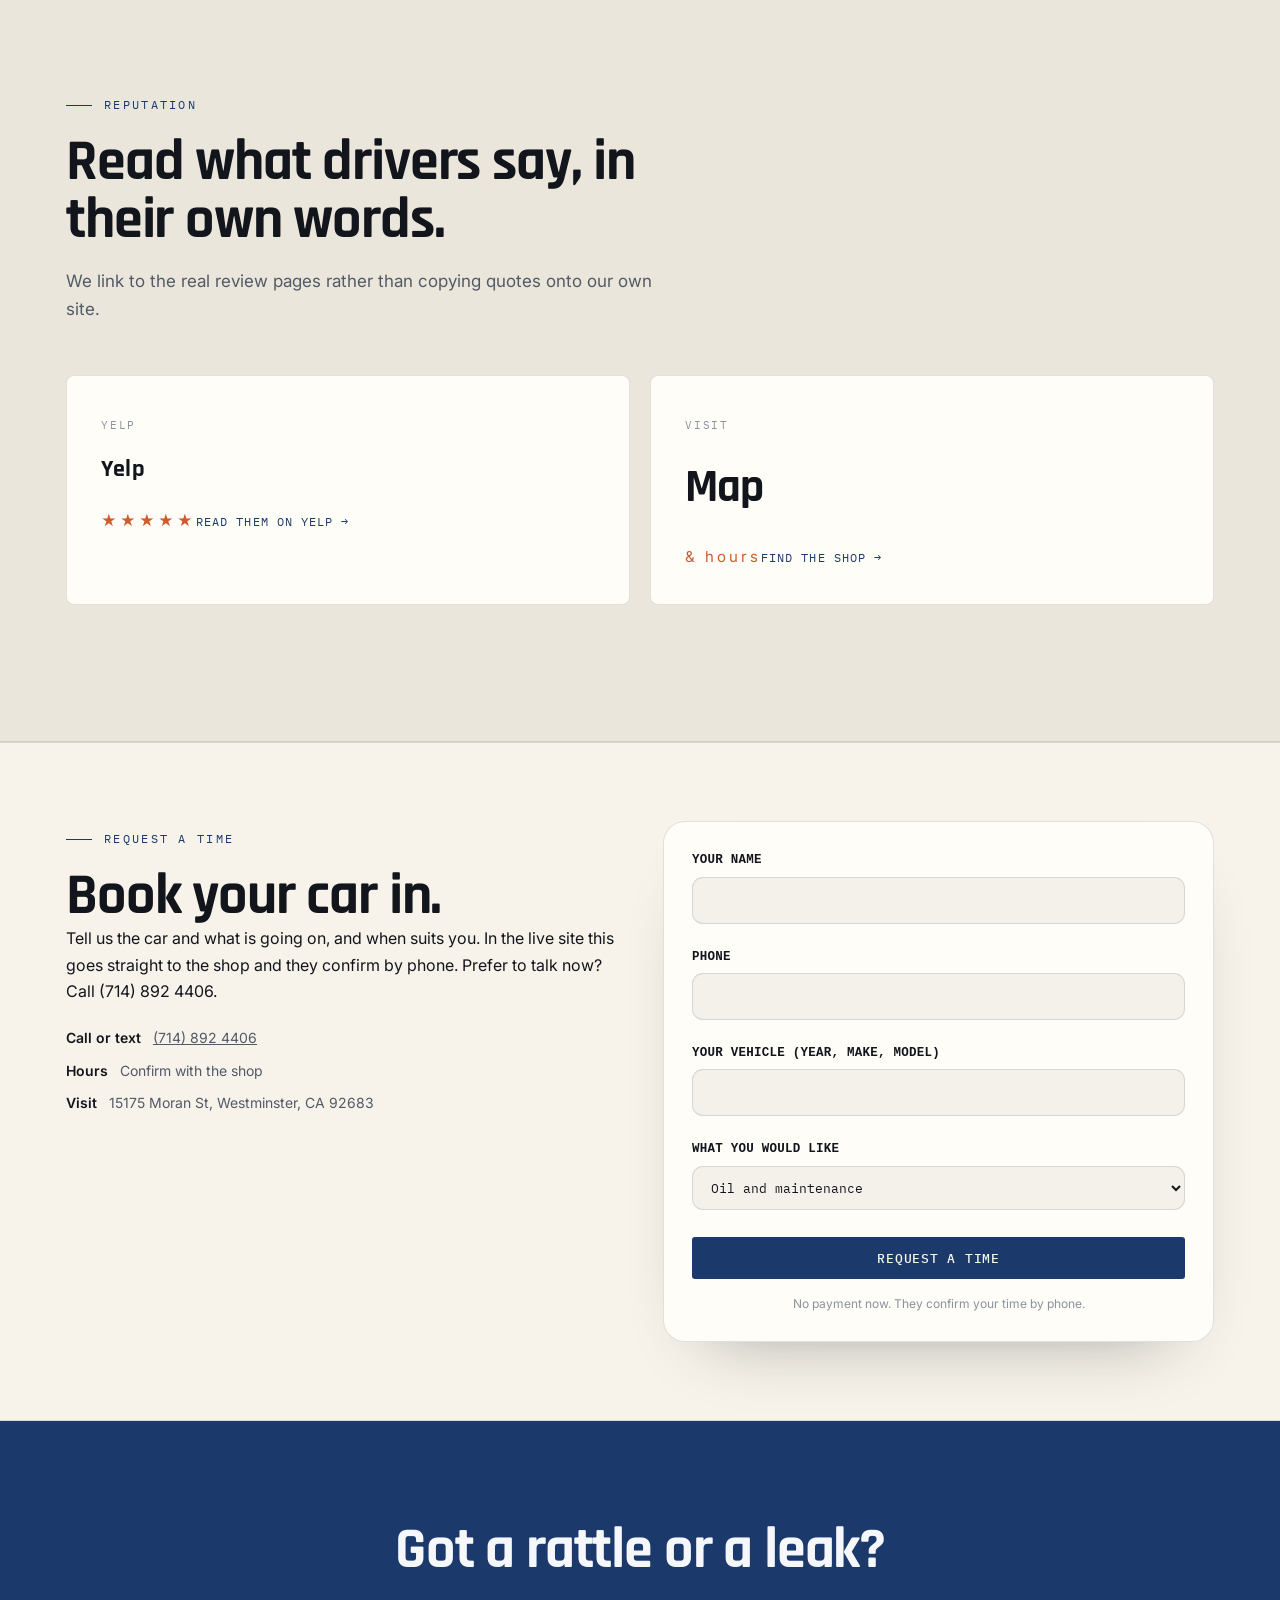
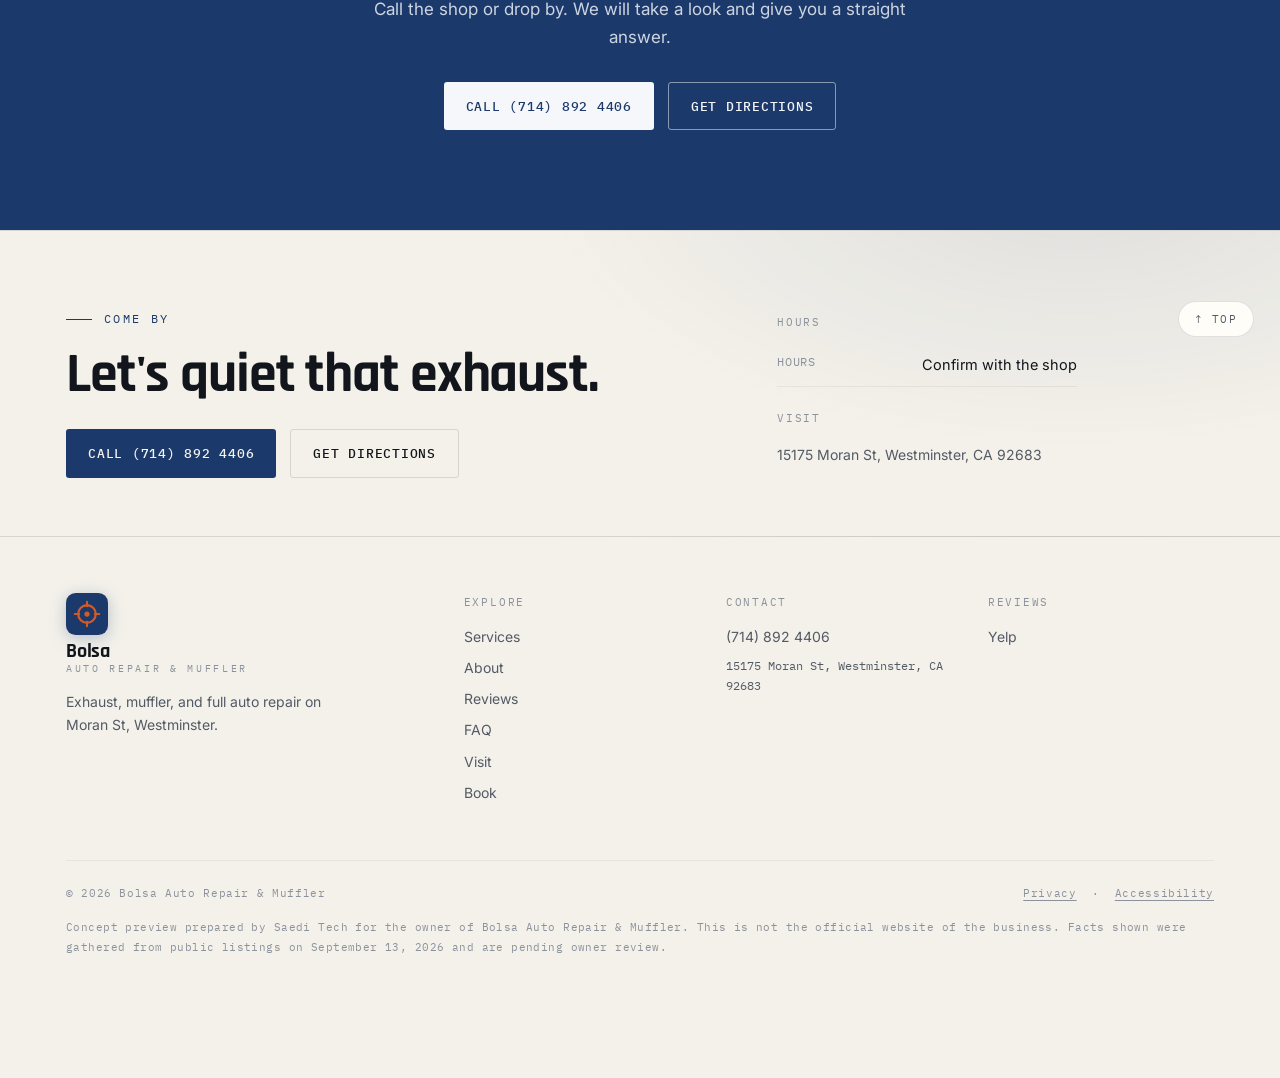
==== commit d9828f3f: "Fix 3D hero loading, page reveal, spread 3D across page, unique heroes, correct photos Co-Authored-B" ====
--- a/index.html
+++ b/index.html
@@ -57,7 +57,7 @@
         <p class="lede">An exhaust and muffler shop on Moran St in Westminster, and a full repair shop too. Quiet that rattle, fix that leak, and get an honest quote first.</p>
         <div class="cta">
           <a class="btn btn-fill" href="tel:+17148924406">Call (714) 892 4406</a>
-          <a class="btn btn-line" href="visit.html">Get directions</a>
+          <a class="btn btn-line" href="#book">Request a time</a>
         </div>
         <div class="chips" aria-label="What we do"><span class="chip">Mufflers</span><span class="chip">Exhaust</span><span class="chip">Brakes</span><span class="chip">Welding</span><span class="chip">Repairs</span></div>
       </div>
@@ -247,6 +247,25 @@
   </div>
 </section>
 
+<section id="book" class="bookband">
+  <div class="wrap bookgrid">
+    <div class="bookcopy">
+      <p class="kick up">Request a time</p>
+      <h2 class="up">Book your car in.</h2>
+      <p class="up">Tell us the car and what is going on, and when suits you. In the live site this goes straight to the shop and they confirm by phone. Prefer to talk now? Call (714) 892 4406.</p>
+      <div class="bookfacts up"><span><b>Call or text</b> &nbsp; <a href="tel:+17148924406">(714) 892 4406</a></span><span><b>Hours</b> &nbsp; Confirm with the shop</span><span><b>Visit</b> &nbsp; 15175 Moran St, Westminster, CA 92683</span></div>
+    </div>
+    <form id="bookform" class="bookform up" novalidate>
+      <input type="text" id="f-web" class="hp" tabindex="-1" autocomplete="off" aria-hidden="true" placeholder="Leave blank">
+      <label>Your name<input id="f-name" type="text" autocomplete="name" required></label>
+      <label>Phone<input id="f-phone" type="tel" autocomplete="tel" required></label>
+      <label>Your vehicle (year, make, model)<input id="f-car" type="text" required></label>
+      <label>What you would like<select id="f-svc"><option>Oil and maintenance</option><option>Brakes</option><option>Check engine or diagnostics</option><option>Smog check</option><option>Exhaust or muffler</option><option>Other repair</option></select></label>
+      <button class="btn btn-fill" type="submit">Request a time</button>
+      <p class="bookmini">No payment now. They confirm your time by phone.</p>
+    </form>
+  </div>
+</section>
 <section class="ctaband">
   <div class="wrap">
     <h2 class="up">Got a rattle or a leak?</h2>
@@ -268,7 +287,7 @@
         <a class="logo" href="index.html" aria-label="Bolsa Auto Repair &amp; Muffler, home"><svg class="emblem" viewBox="0 0 48 48" aria-hidden="true"><rect width="48" height="48" rx="11" fill="var(--indigo)"/><circle cx="24" cy="24" r="10" fill="none" stroke="var(--shu)" stroke-width="2.6"/><circle cx="24" cy="24" r="3" fill="var(--shu)"/><g stroke="var(--shu)" stroke-width="2.4" stroke-linecap="round"><path d="M24 10v5M24 33v5M10 24h5M33 24h5"/></g></svg><span class="wm"><span class="n">Bolsa</span><span class="s">Auto Repair &amp; Muffler</span></span></a>
         <p>Exhaust, muffler, and full auto repair on Moran St, Westminster.</p>
       </div>
-      <div class="fcol"><p class="ft">Explore</p><a href="services.html">Services</a><a href="about.html">About</a><a href="reviews.html">Reviews</a><a href="faq.html">FAQ</a><a href="visit.html">Visit</a></div>
+      <div class="fcol"><p class="ft">Explore</p><a href="services.html">Services</a><a href="about.html">About</a><a href="reviews.html">Reviews</a><a href="faq.html">FAQ</a><a href="visit.html">Visit</a><a href="index.html#book">Book</a></div>
       <div class="fcol"><p class="ft">Contact</p><a href="tel:+17148924406">(714) 892 4406</a><p class="mono" style="font-size:12px">15175 Moran St, Westminster, CA 92683</p></div>
       <div class="fcol"><p class="ft">Reviews</p><a href="https://www.yelp.com/biz/bolsa-auto-repair-and-muffler-westminster" target="_blank" rel="noopener">Yelp</a></div>
     </div>
--- a/assets/site.css
+++ b/assets/site.css
@@ -395,3 +395,20 @@
 .obj3dband .o3b-copy p{color:var(--muted);max-width:42ch;margin-bottom:16px}
 .obj3dband .o3b-copy .drag{display:inline-flex;align-items:center;gap:8px;font-family:'IBM Plex Mono',monospace;font-size:11.5px;letter-spacing:.06em;text-transform:uppercase;color:var(--faint);border:1px solid var(--line);border-radius:40px;padding:8px 14px}
 @media(max-width:820px){.obj3dband{padding:44px 0}.obj3dband .o3b-art{order:0!important;flex-basis:100%}.obj3dband canvas.obj3d{height:300px}}
+
+/* ---- booking ---- */
+.bookband{padding:78px 0;background:var(--card2);border-top:1px solid var(--line);border-bottom:1px solid var(--line)}
+.bookband .bookgrid{display:grid;grid-template-columns:1fr 1fr;gap:46px;align-items:start}
+.bookband .bookfacts{margin-top:22px;display:flex;flex-direction:column;gap:9px;color:var(--muted);font-size:14px}
+.bookband .bookfacts b{color:var(--text);font-weight:600}
+.bookform{background:var(--card);border:1px solid var(--line);border-radius:22px;padding:28px;display:flex;flex-direction:column;gap:15px;box-shadow:0 34px 70px -48px rgba(15,20,26,.45);position:relative}
+.bookform label{display:flex;flex-direction:column;gap:6px;font-size:12.5px;font-weight:600;letter-spacing:.02em;color:var(--text)}
+.bookform input,.bookform select{font:inherit;font-weight:400;padding:12px 14px;border:1px solid var(--line);border-radius:11px;background:var(--bg);color:var(--text)}
+.bookform input:focus,.bookform select:focus{outline:2px solid var(--indigo);outline-offset:1px}
+.bookform .hp{position:absolute;left:-9999px;width:1px;height:1px;overflow:hidden}
+.bookform button{margin-top:4px}
+.bookform .bookmini{font-size:12px;color:var(--faint);margin:0;text-align:center}
+.form-done{text-align:center;padding:26px 10px}
+.form-done .ok{width:54px;height:54px;border-radius:50%;background:var(--indigo);color:var(--btn-tx);display:grid;place-items:center;font-size:27px;margin:0 auto 14px}
+.form-done h3{margin-bottom:8px}.form-done p{color:var(--muted);font-size:14px}
+@media(max-width:820px){.bookband .bookgrid{grid-template-columns:1fr;gap:28px}}
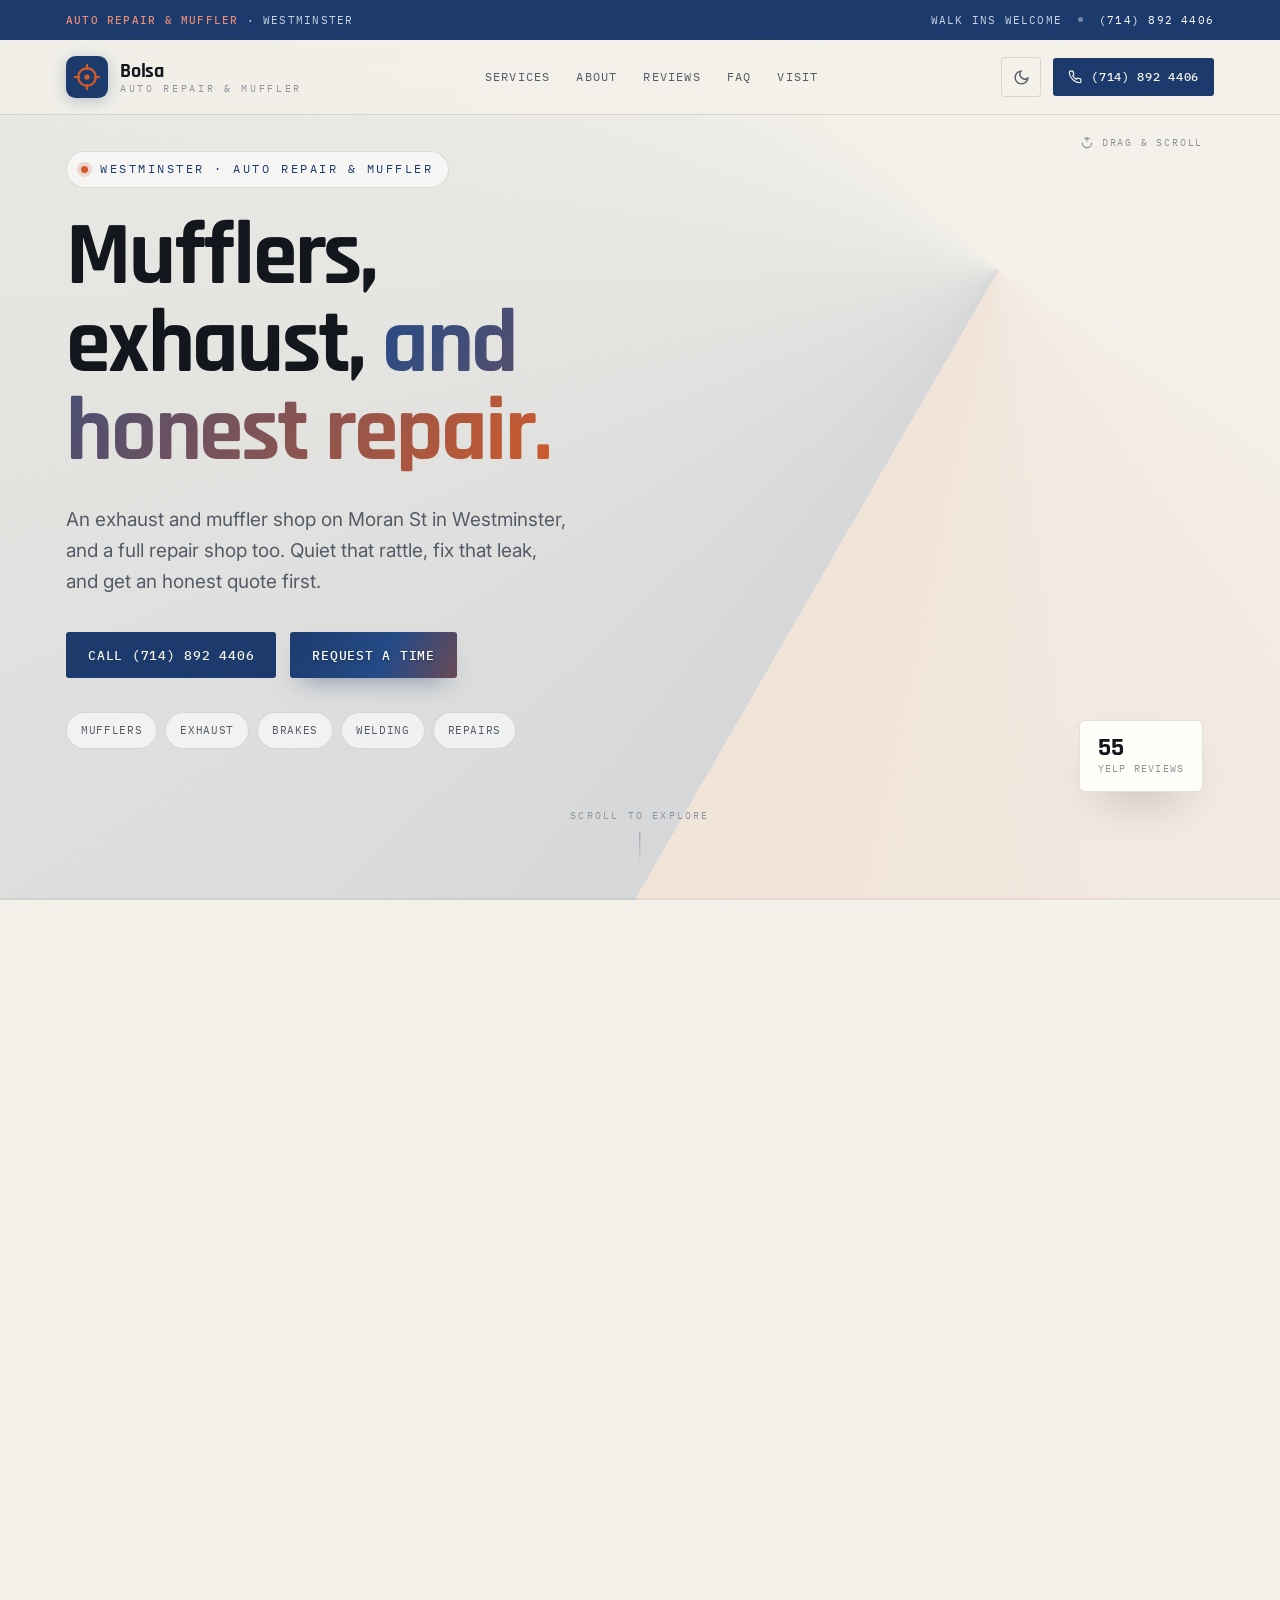
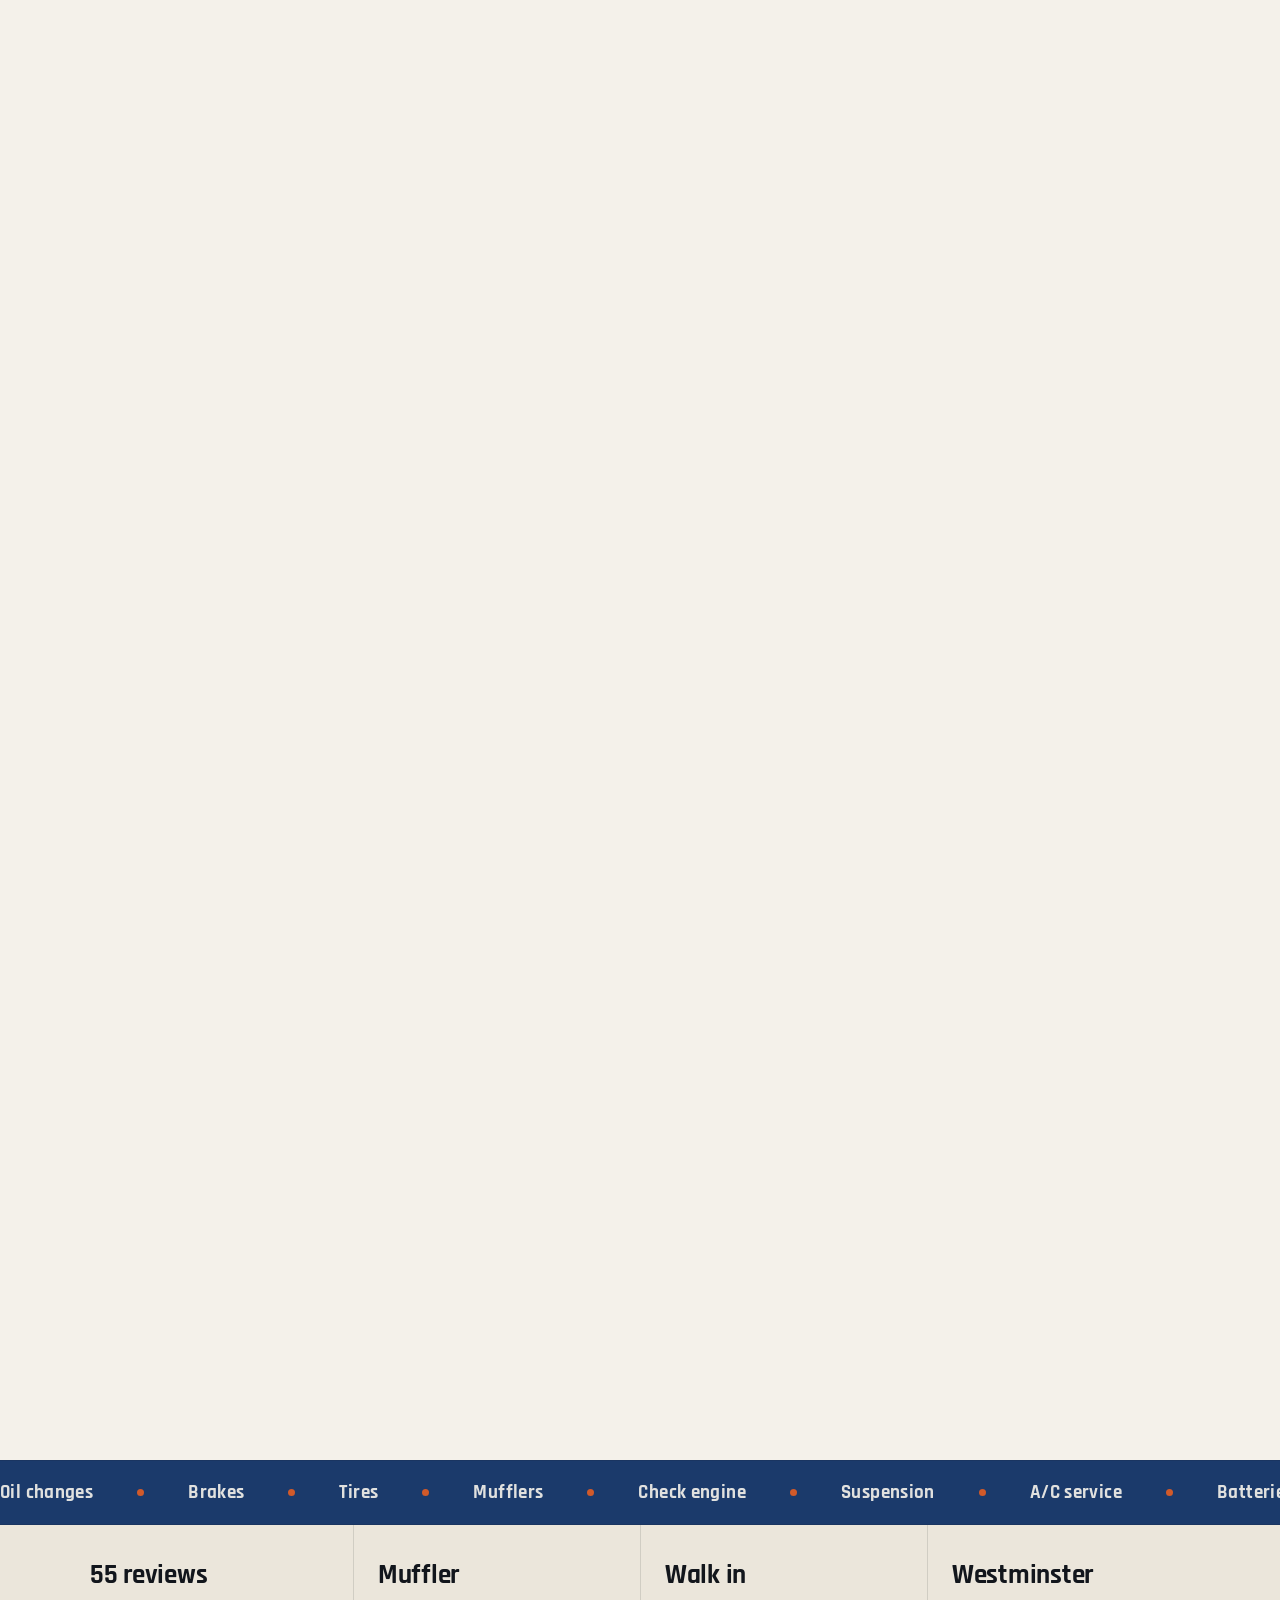
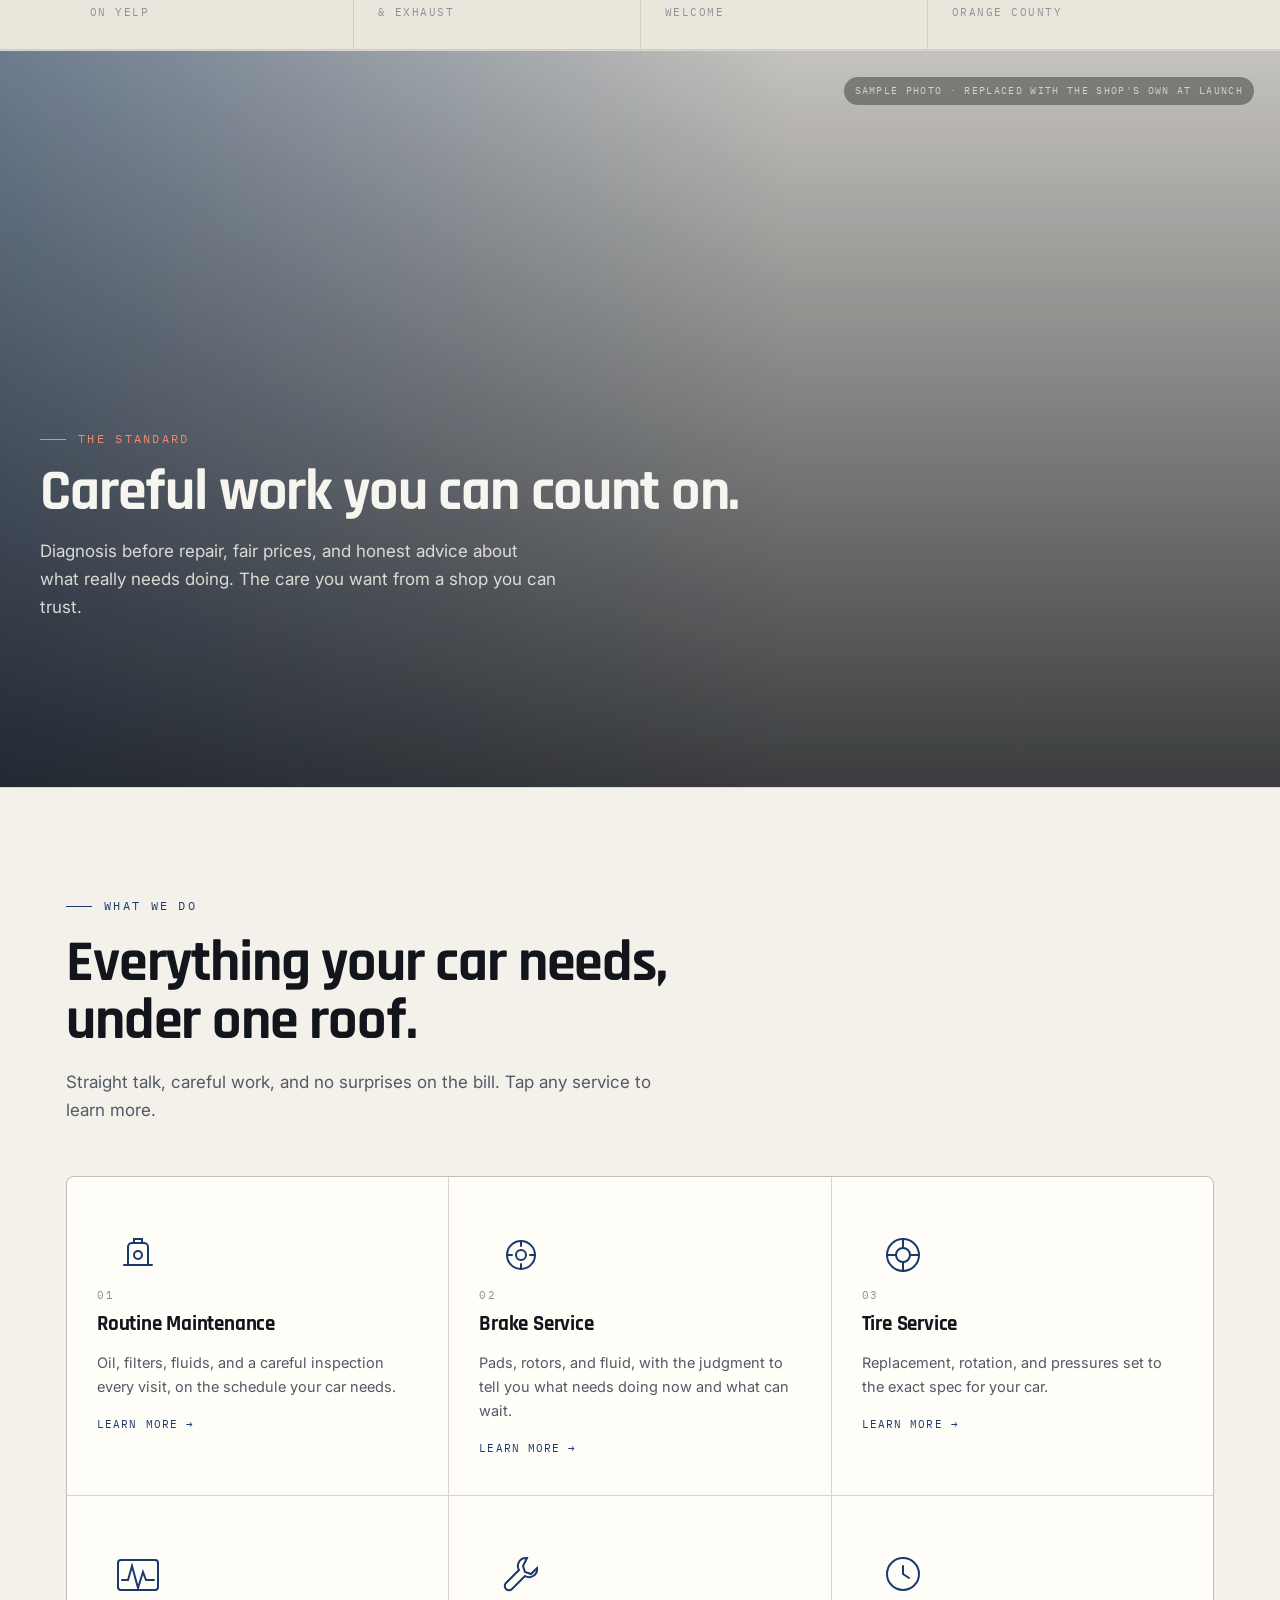
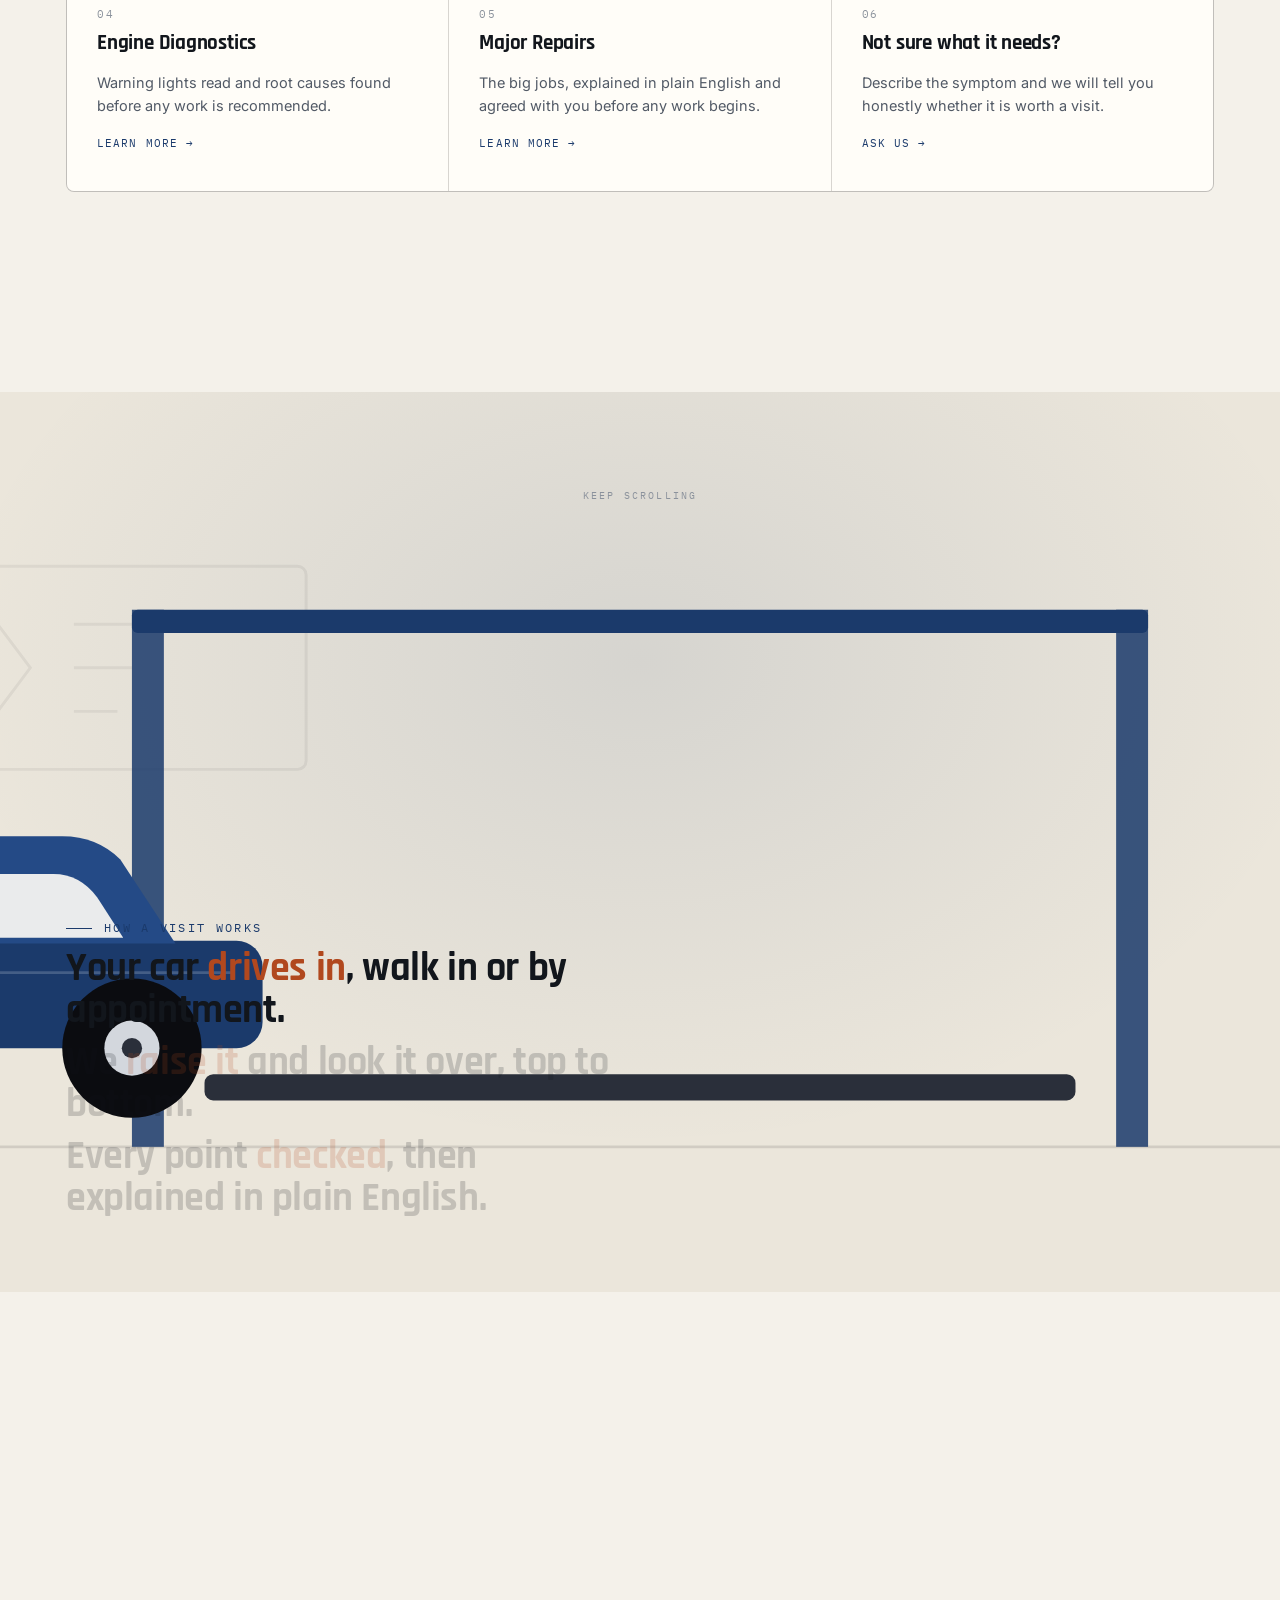
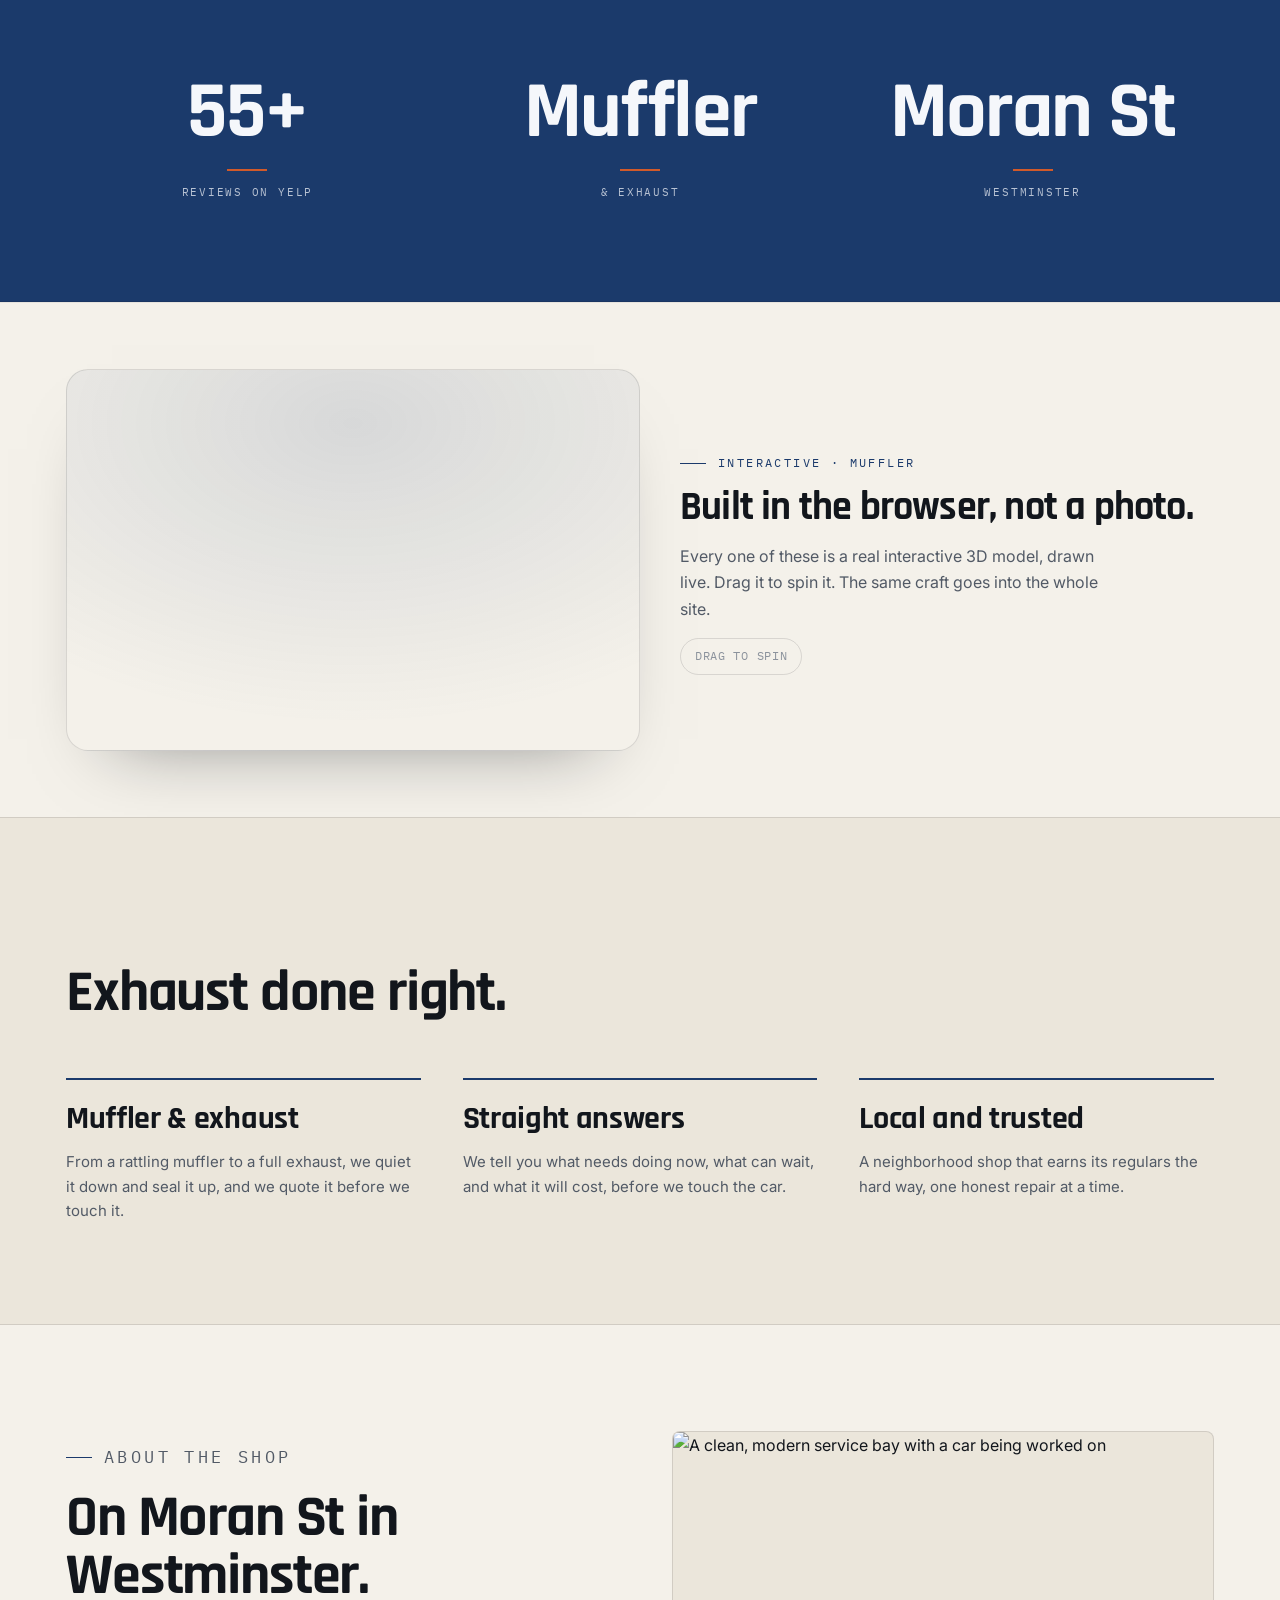
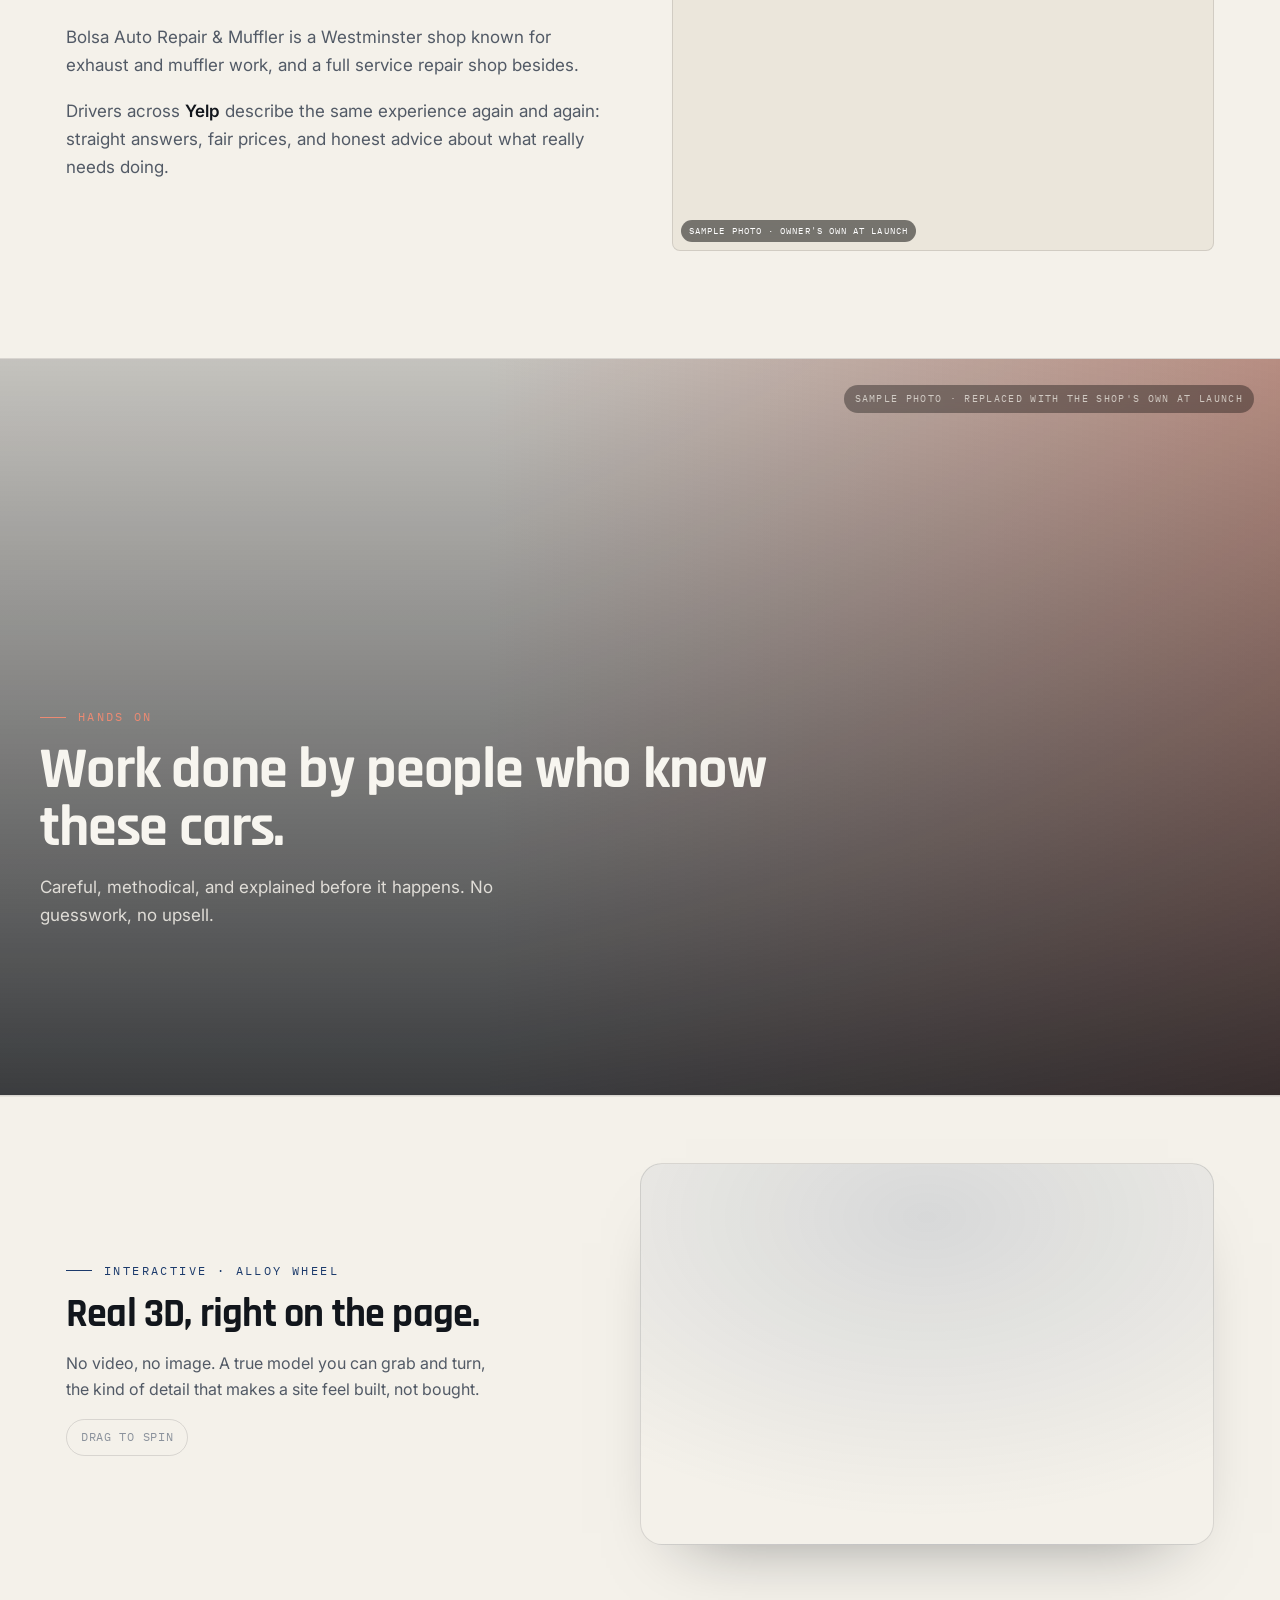
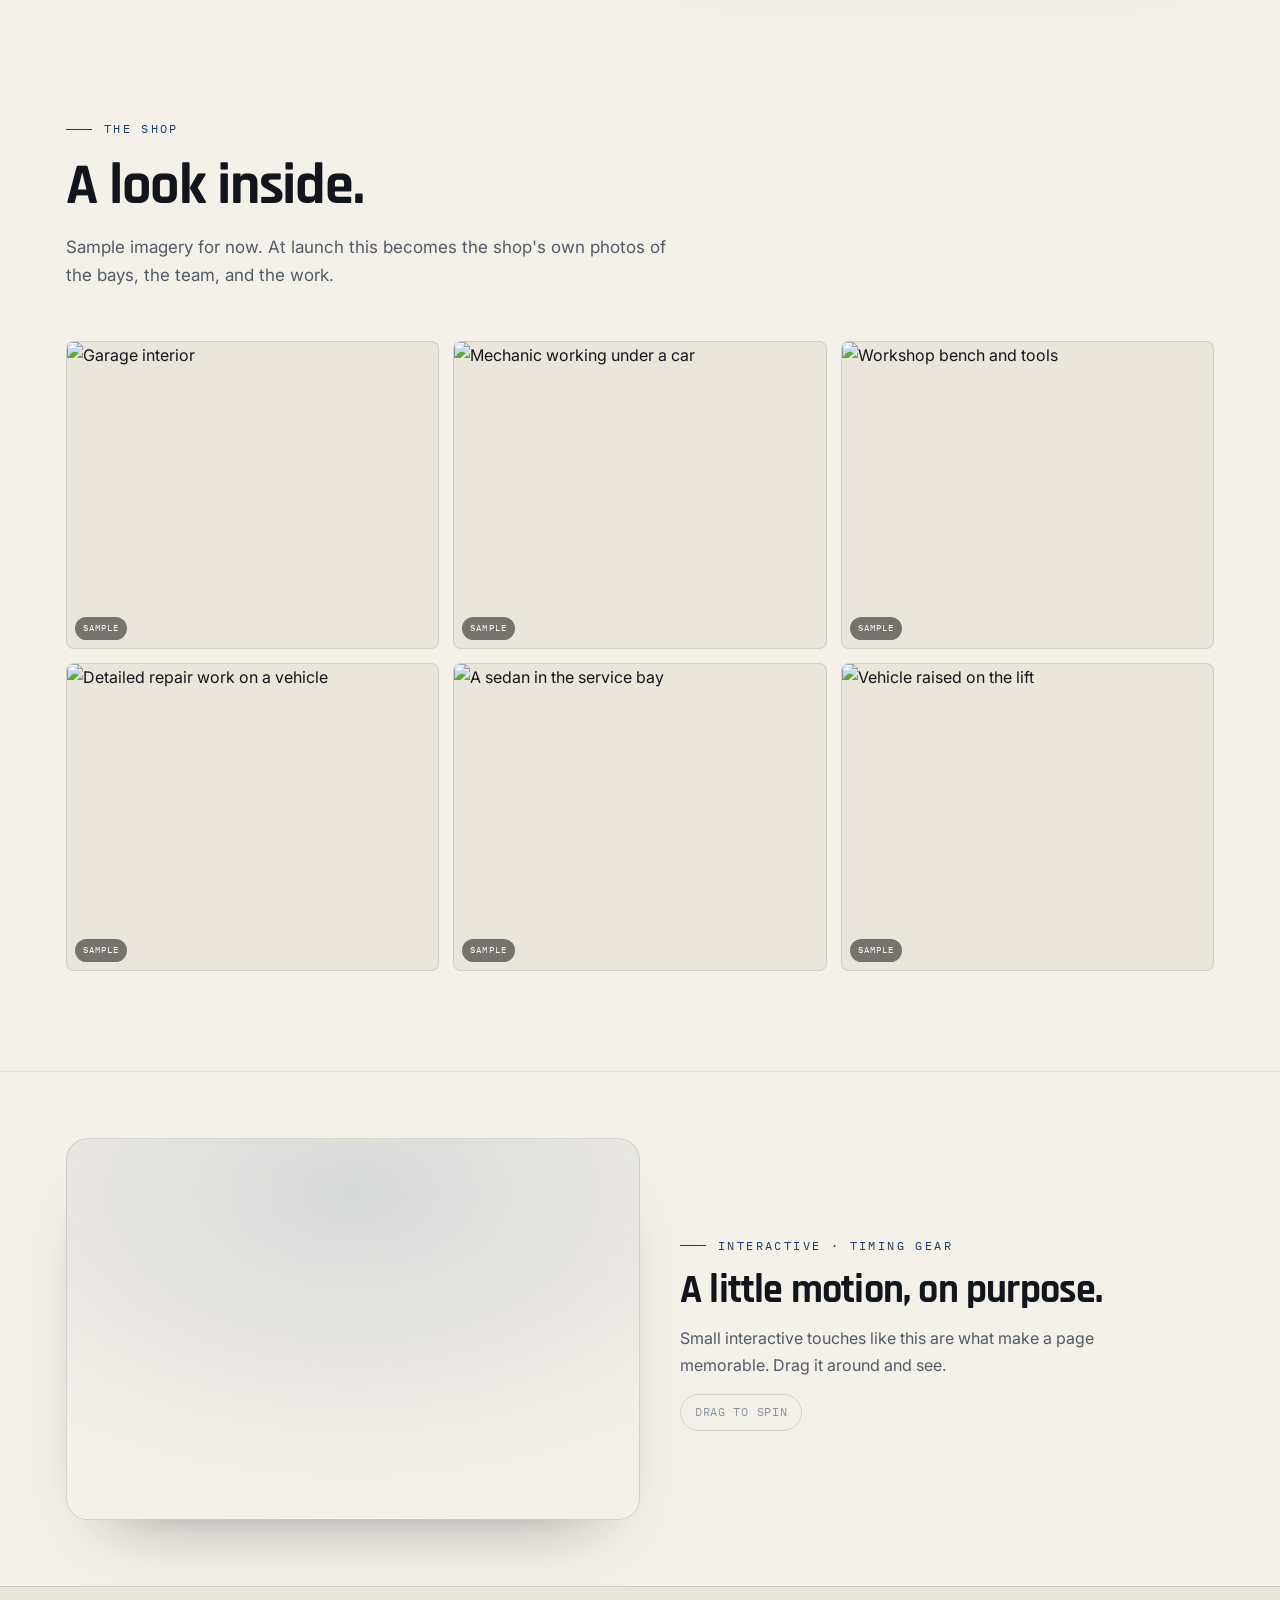
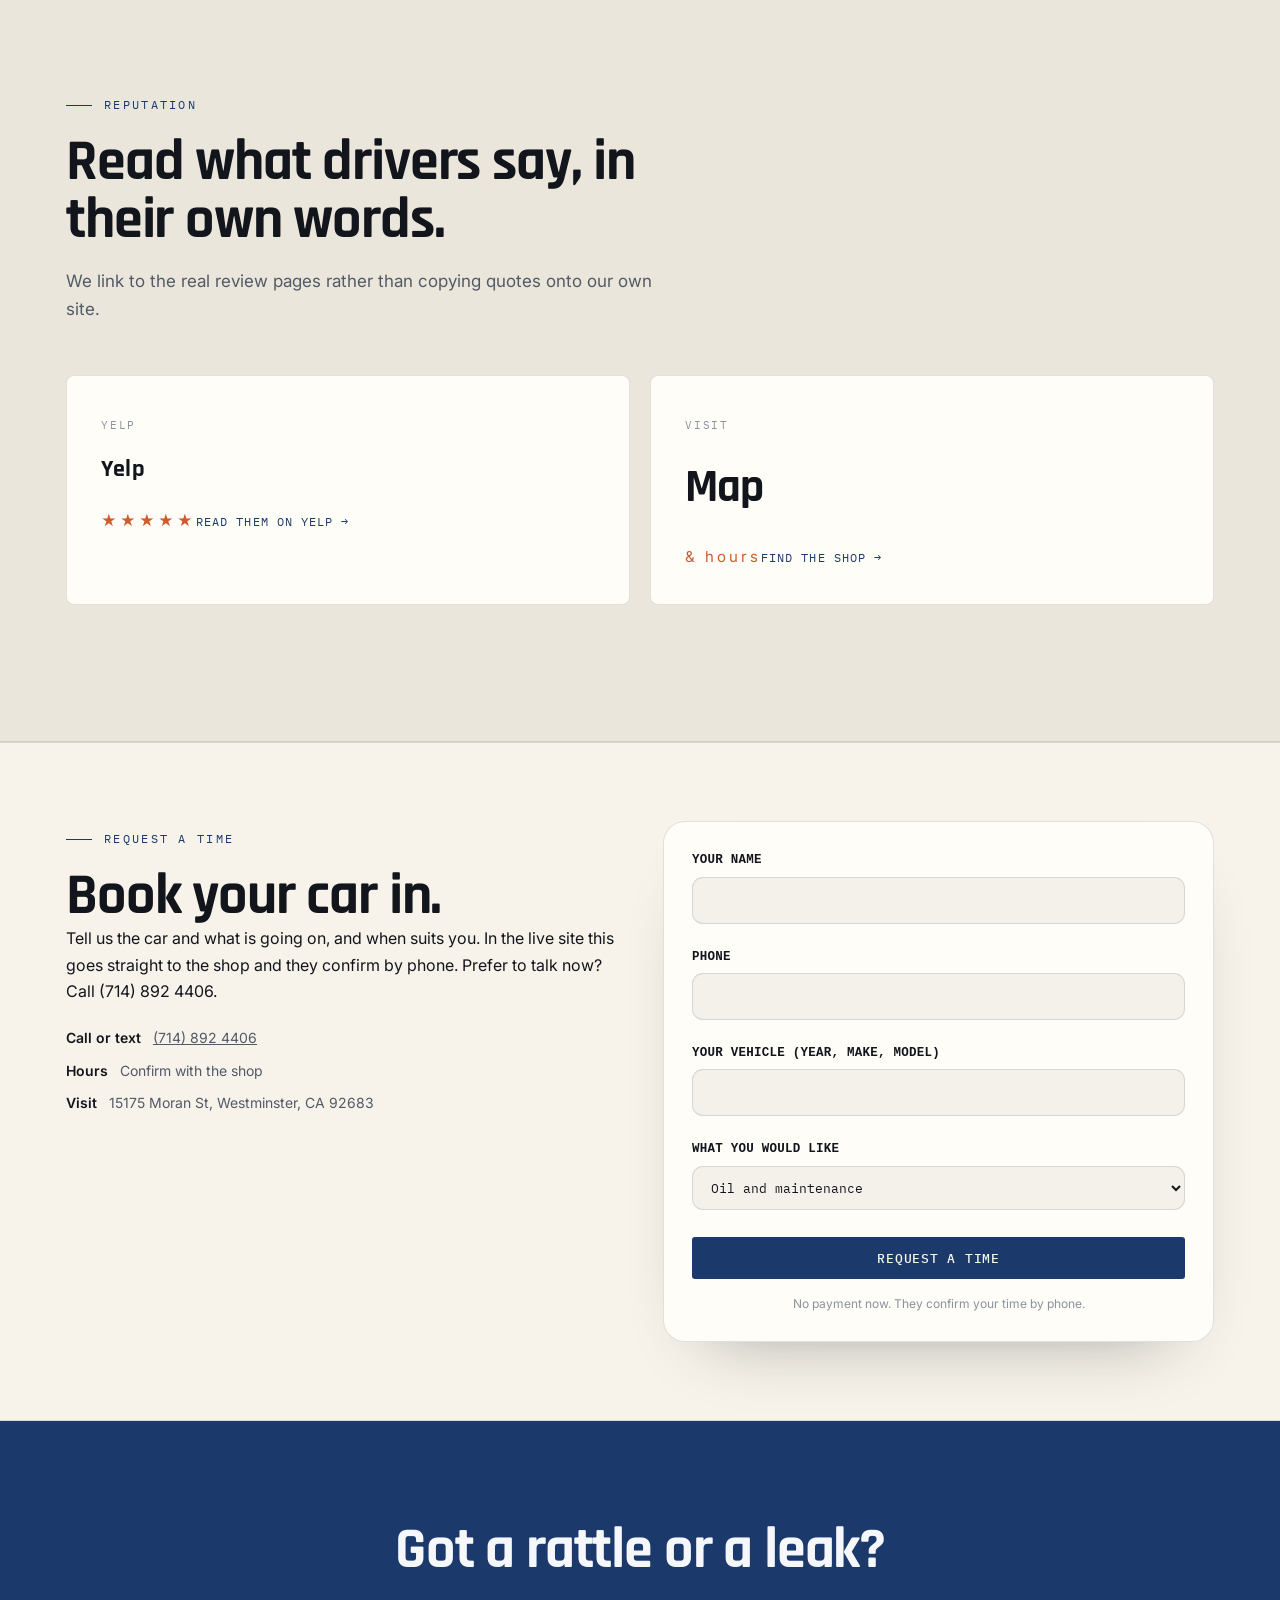
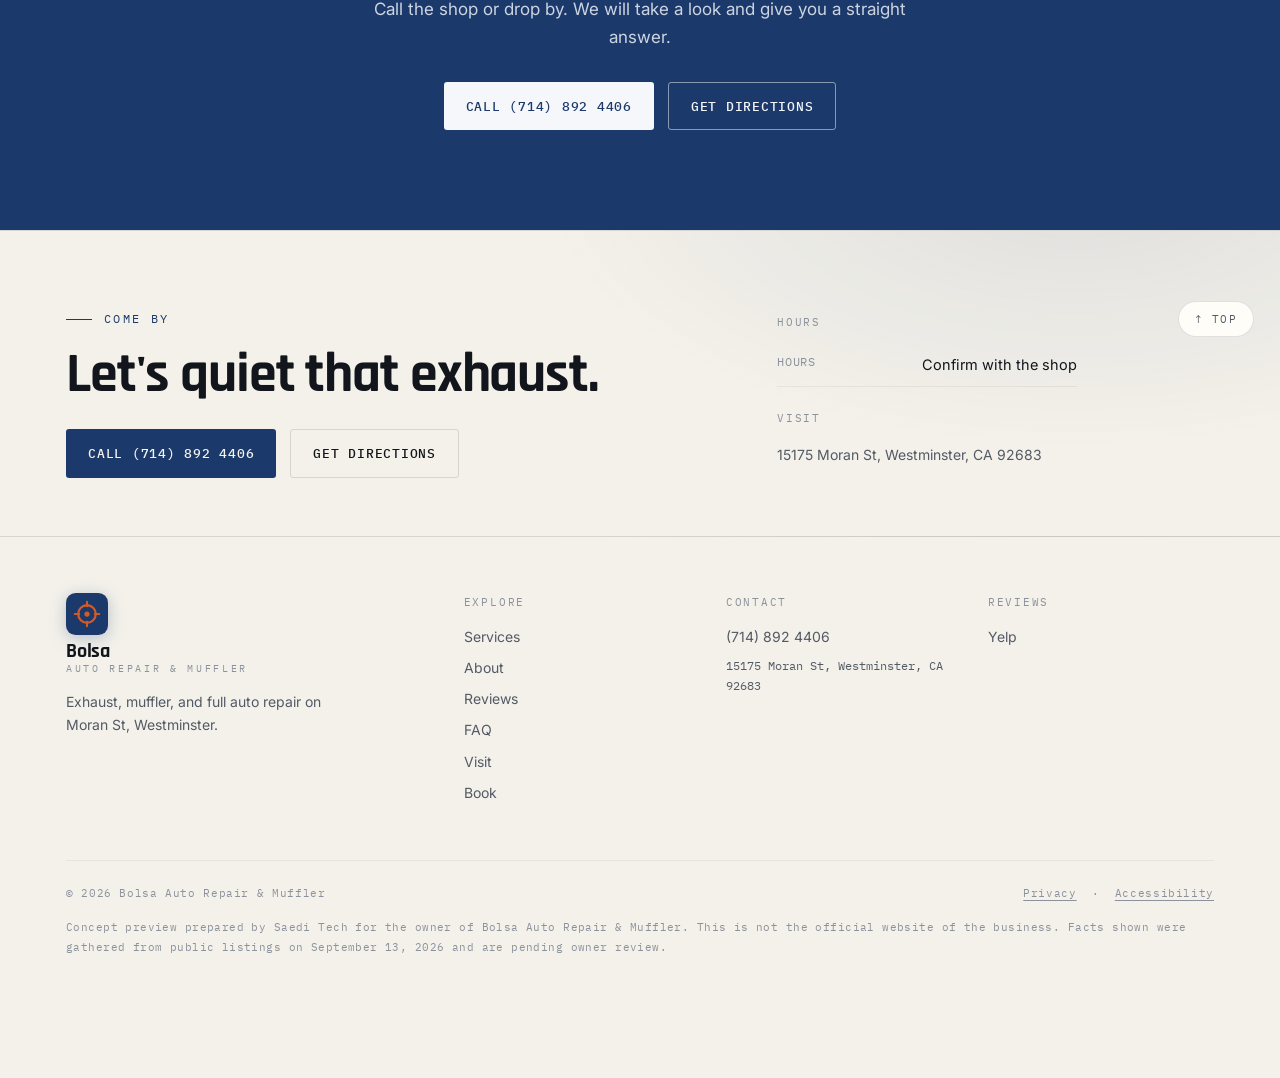
==== commit df9b4f22: "Fix 3D hero loading, page reveal, spread 3D across page, unique heroes, correct photos Co-Authored-B" ====
--- a/index.html
+++ b/index.html
@@ -57,7 +57,7 @@
         <p class="lede">An exhaust and muffler shop on Moran St in Westminster, and a full repair shop too. Quiet that rattle, fix that leak, and get an honest quote first.</p>
         <div class="cta">
           <a class="btn btn-fill" href="tel:+17148924406">Call (714) 892 4406</a>
-          <a class="btn btn-line" href="#book">Request a time</a>
+          <a class="btn btn-book" href="#book">Request a time</a>
         </div>
         <div class="chips" aria-label="What we do"><span class="chip">Mufflers</span><span class="chip">Exhaust</span><span class="chip">Brakes</span><span class="chip">Welding</span><span class="chip">Repairs</span></div>
       </div>
--- a/assets/site.css
+++ b/assets/site.css
@@ -412,3 +412,9 @@
 .form-done .ok{width:54px;height:54px;border-radius:50%;background:var(--indigo);color:var(--btn-tx);display:grid;place-items:center;font-size:27px;margin:0 auto 14px}
 .form-done h3{margin-bottom:8px}.form-done p{color:var(--muted);font-size:14px}
 @media(max-width:820px){.bookband .bookgrid{grid-template-columns:1fr;gap:28px}}
+
+/* ---- vibrant booking button (mix of both brand colors) ---- */
+.btn-book{background:linear-gradient(115deg,var(--indigo) 0%,var(--indigo-2) 40%,var(--shu-tx) 100%);color:#fff;border:none;background-size:150% 150%;background-position:0% 50%;text-shadow:0 1px 3px rgba(0,0,0,.38);box-shadow:0 12px 26px -12px color-mix(in srgb,var(--indigo) 55%,transparent);transition:background-position .55s var(--ease),transform .2s,box-shadow .3s,filter .3s}
+.btn-book:hover{background-position:100% 50%;transform:translateY(-1px);box-shadow:0 18px 32px -12px color-mix(in srgb,var(--indigo) 62%,transparent)}
+.btn-book:active{transform:translateY(0)}
+.navlinks a[href$="#book"],.navlinks a[href$="#book"]:hover{color:var(--shu-tx);font-weight:600}
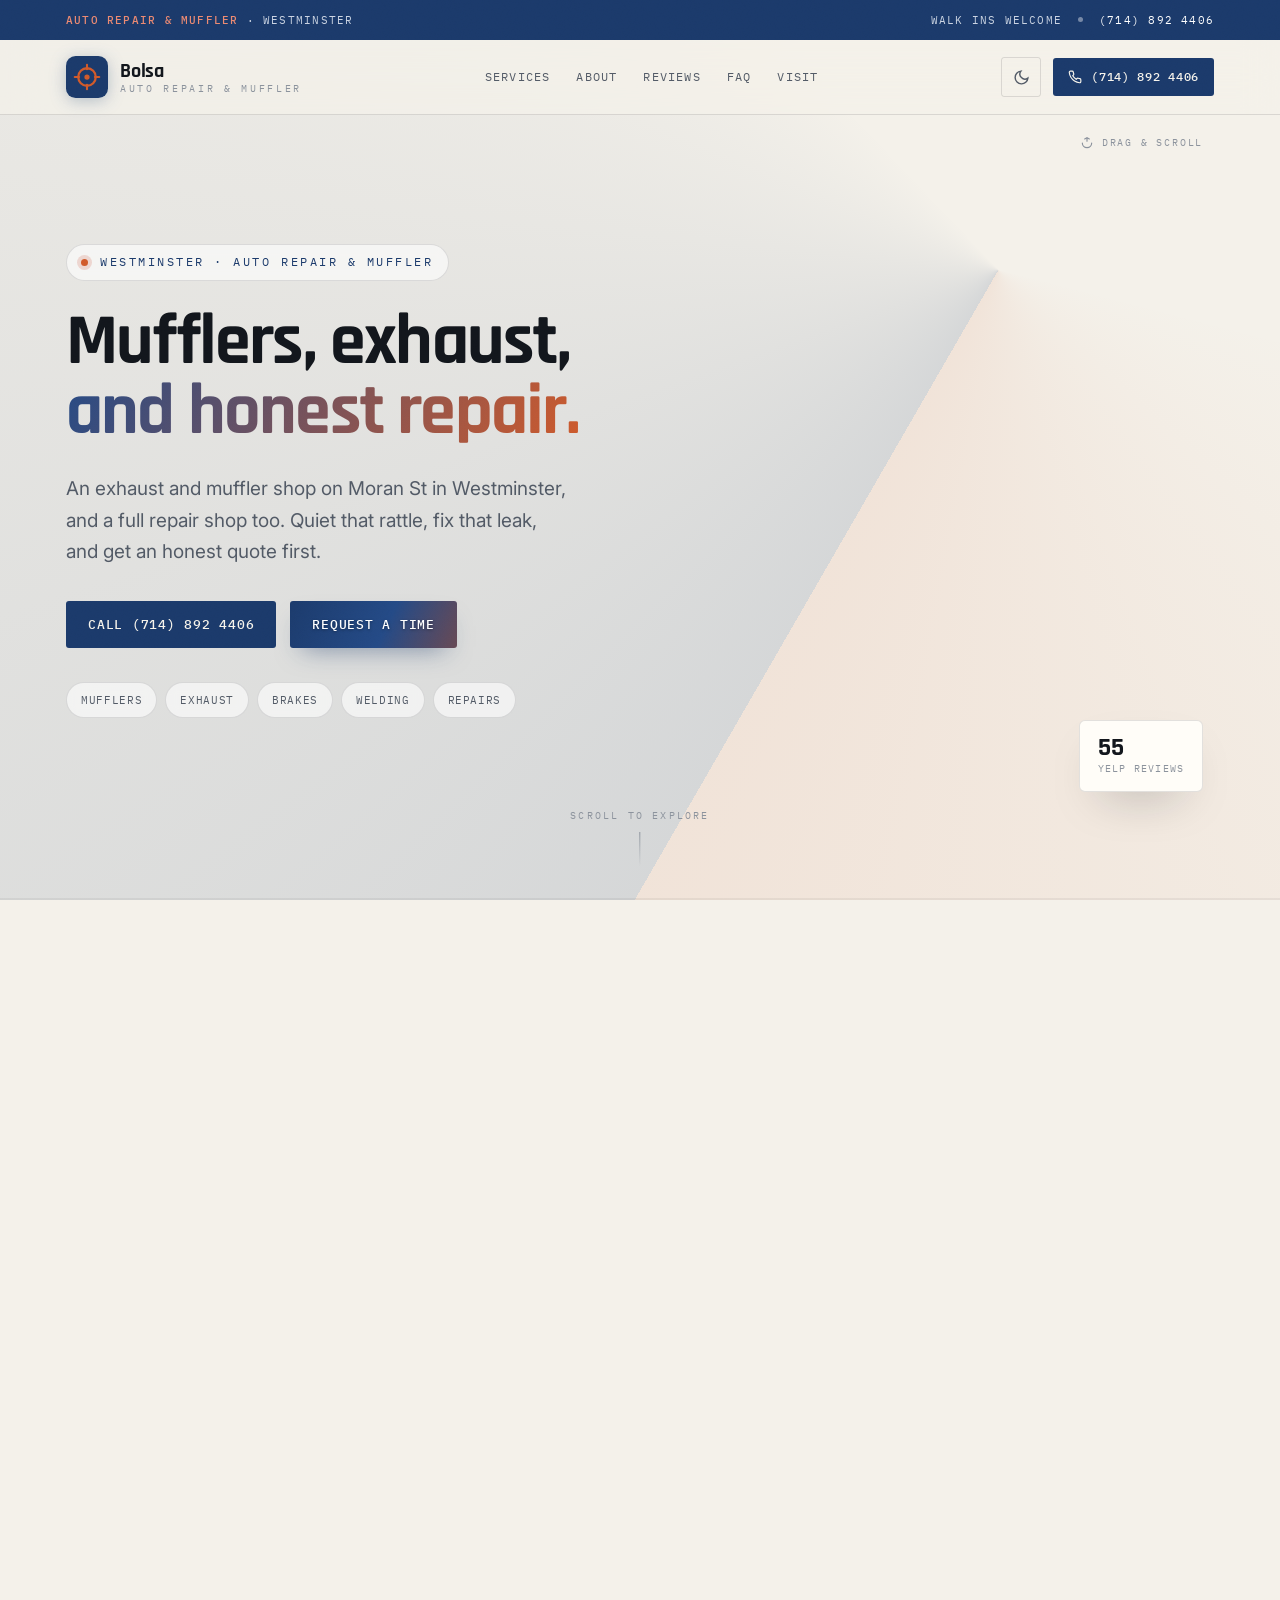
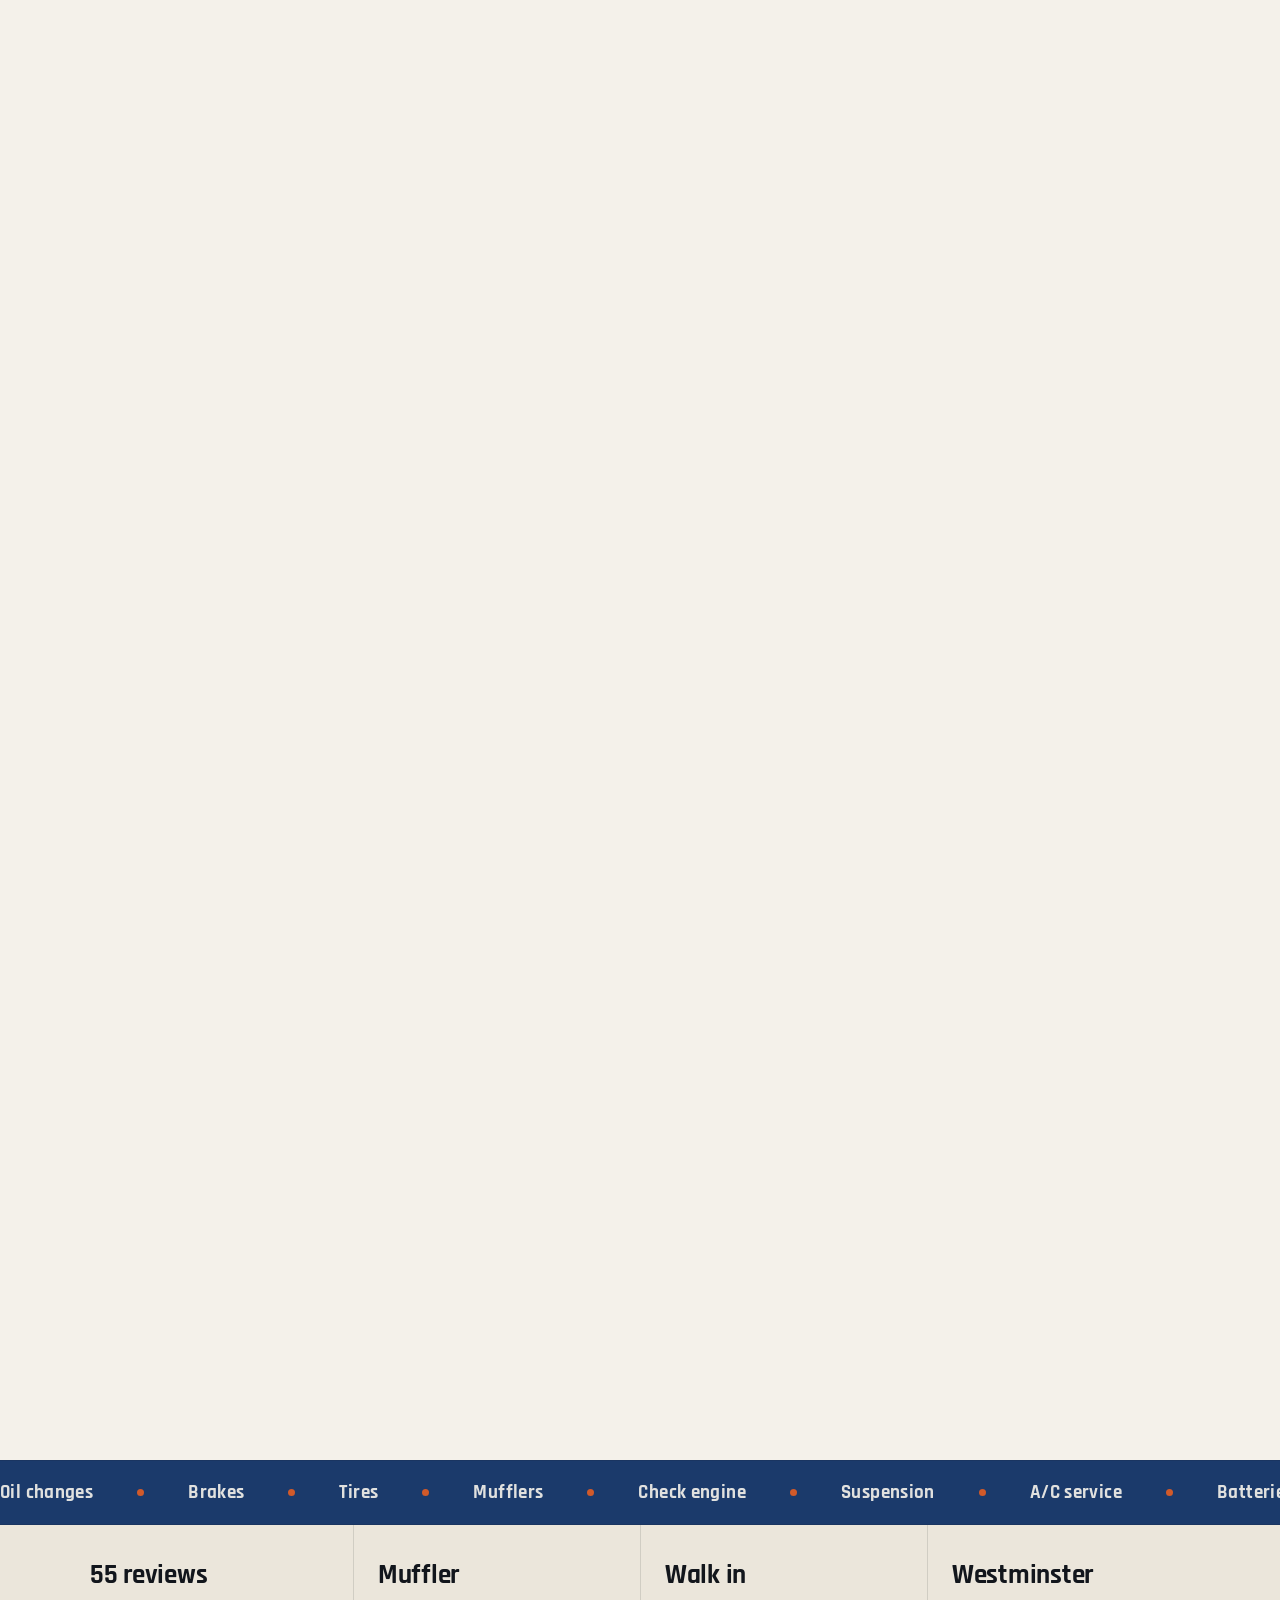
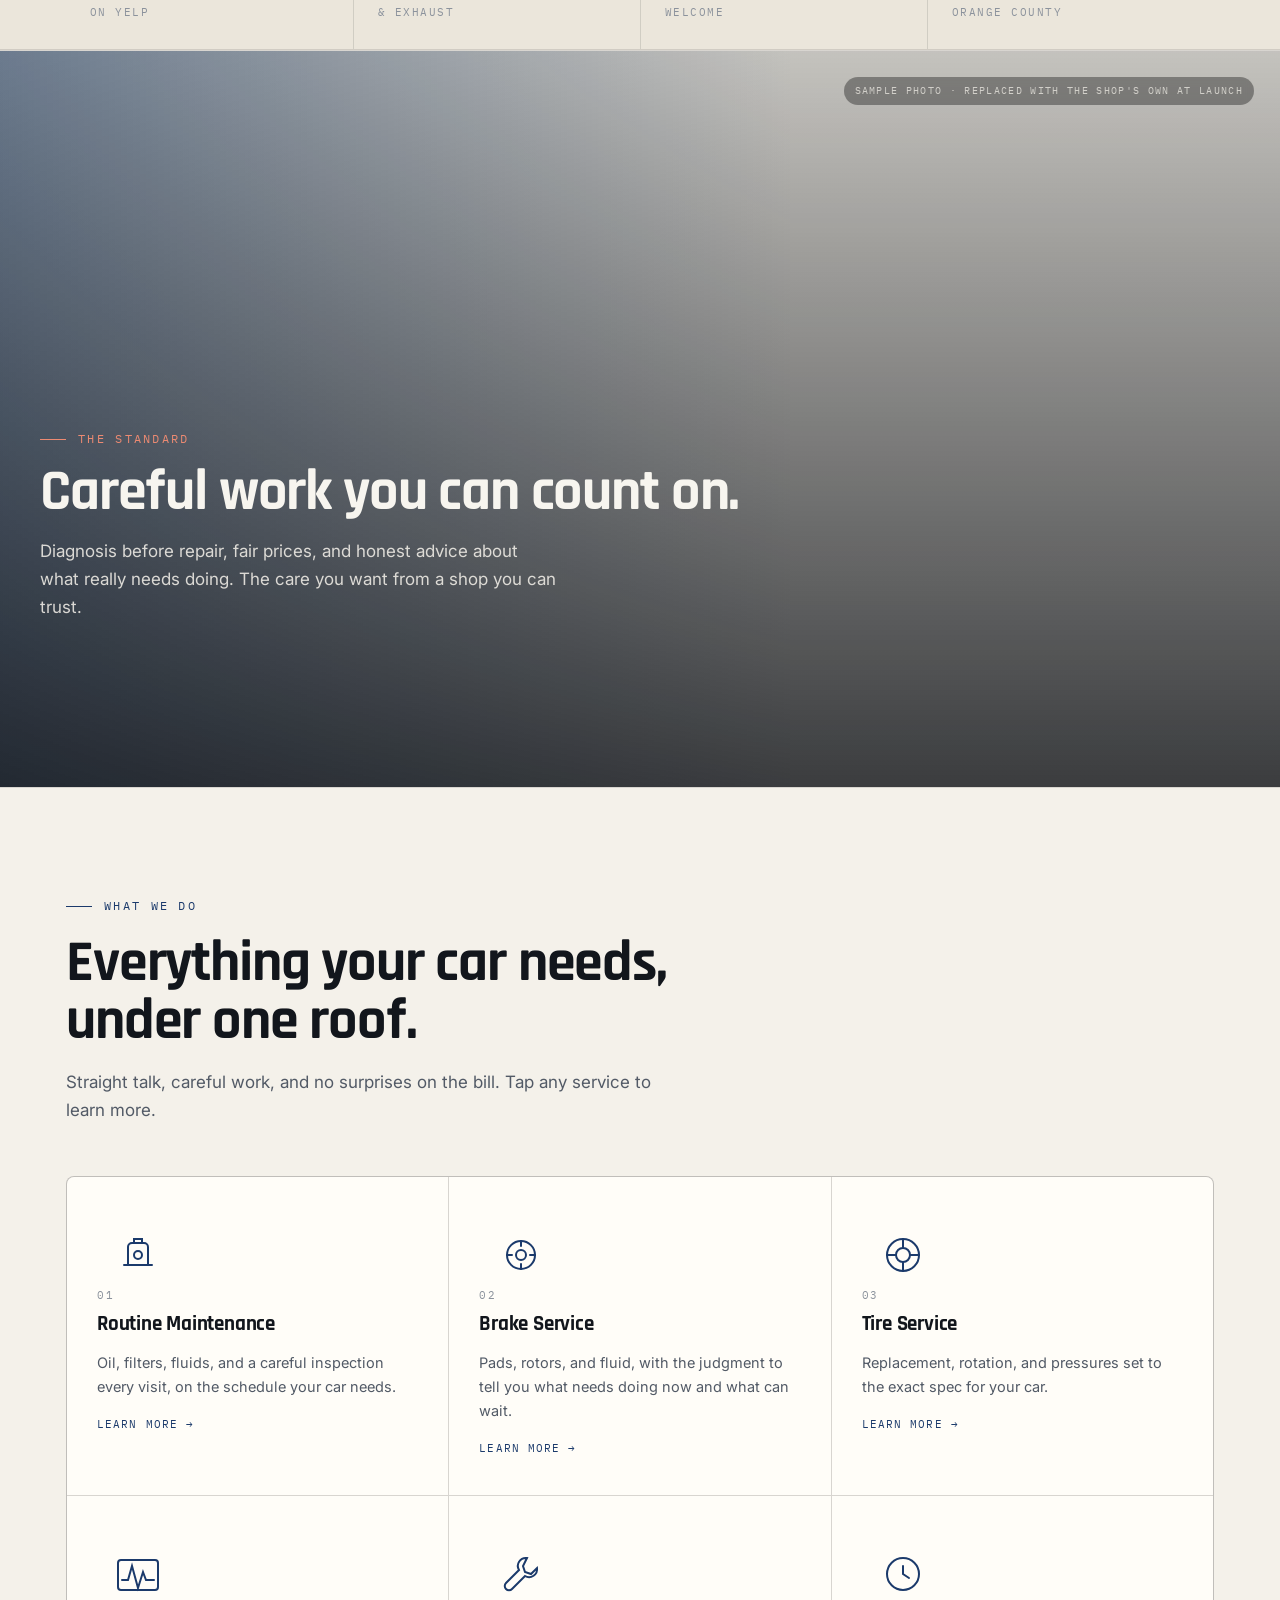
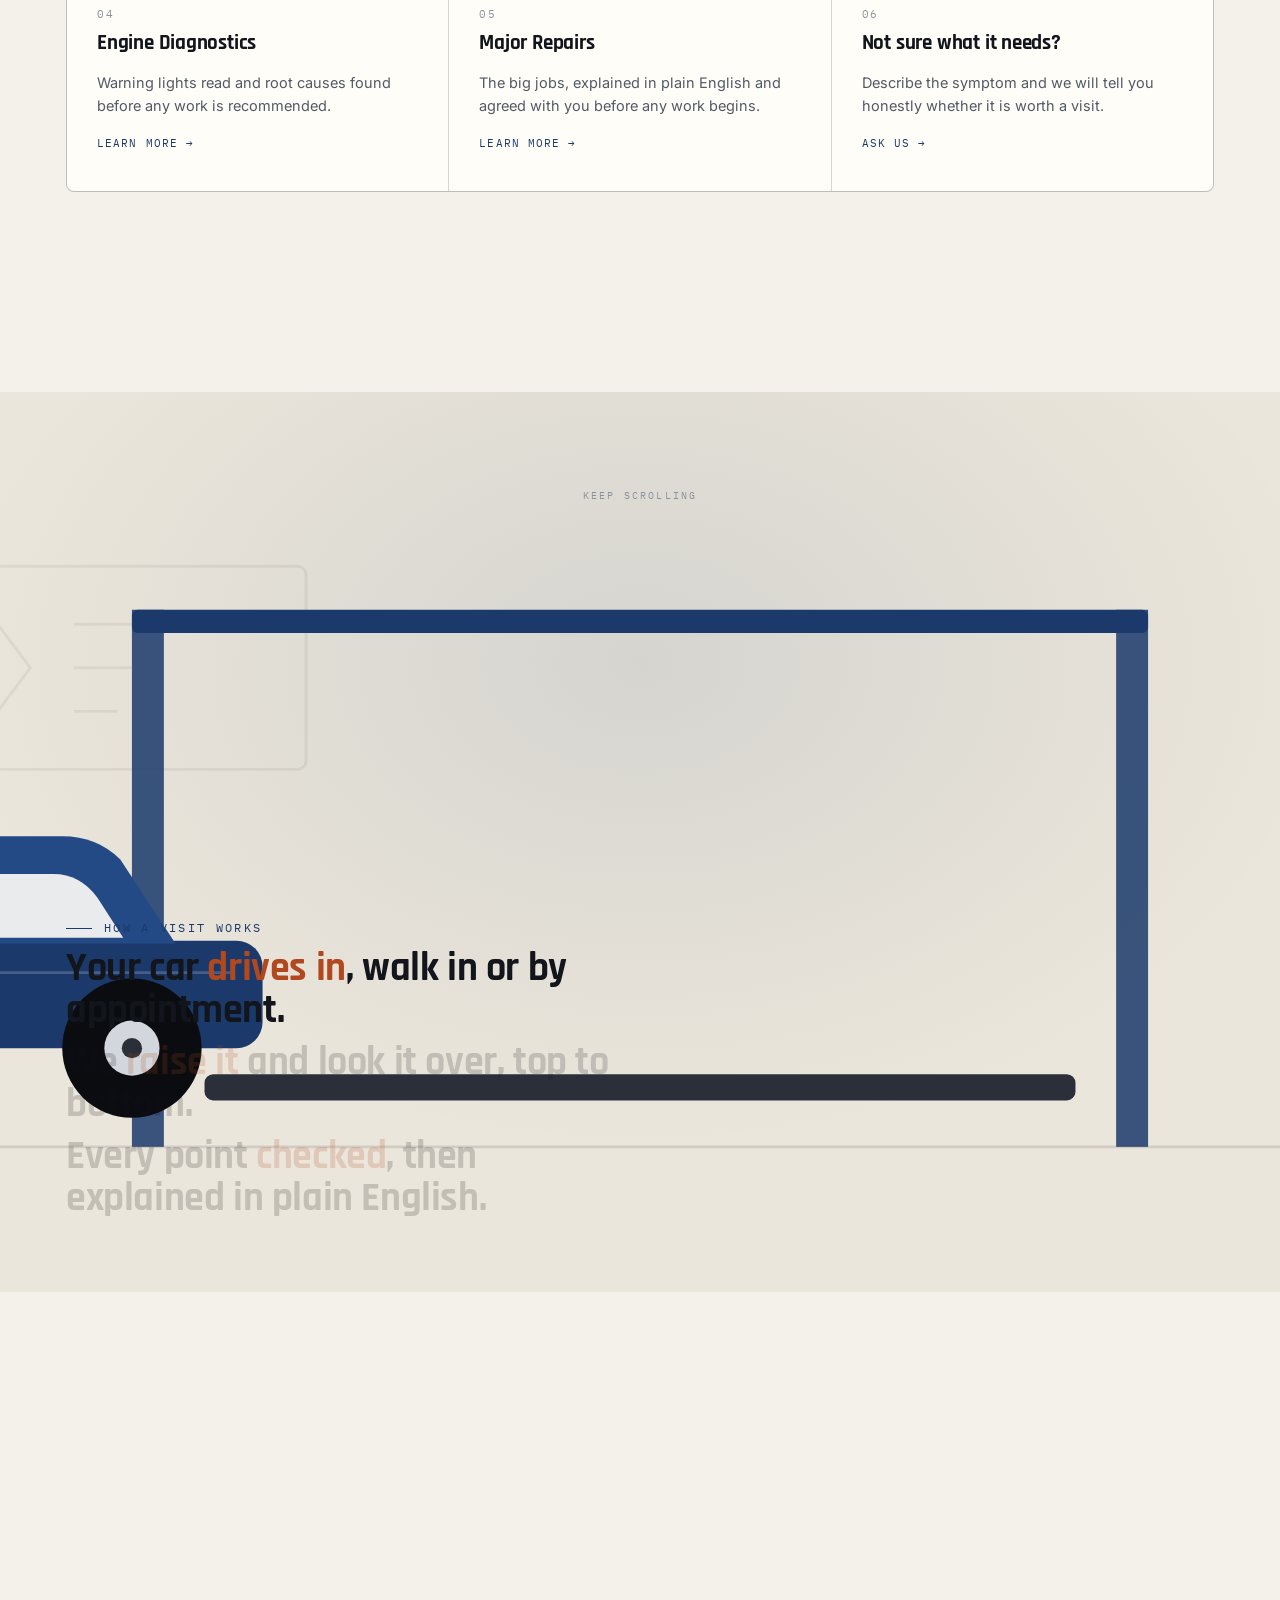
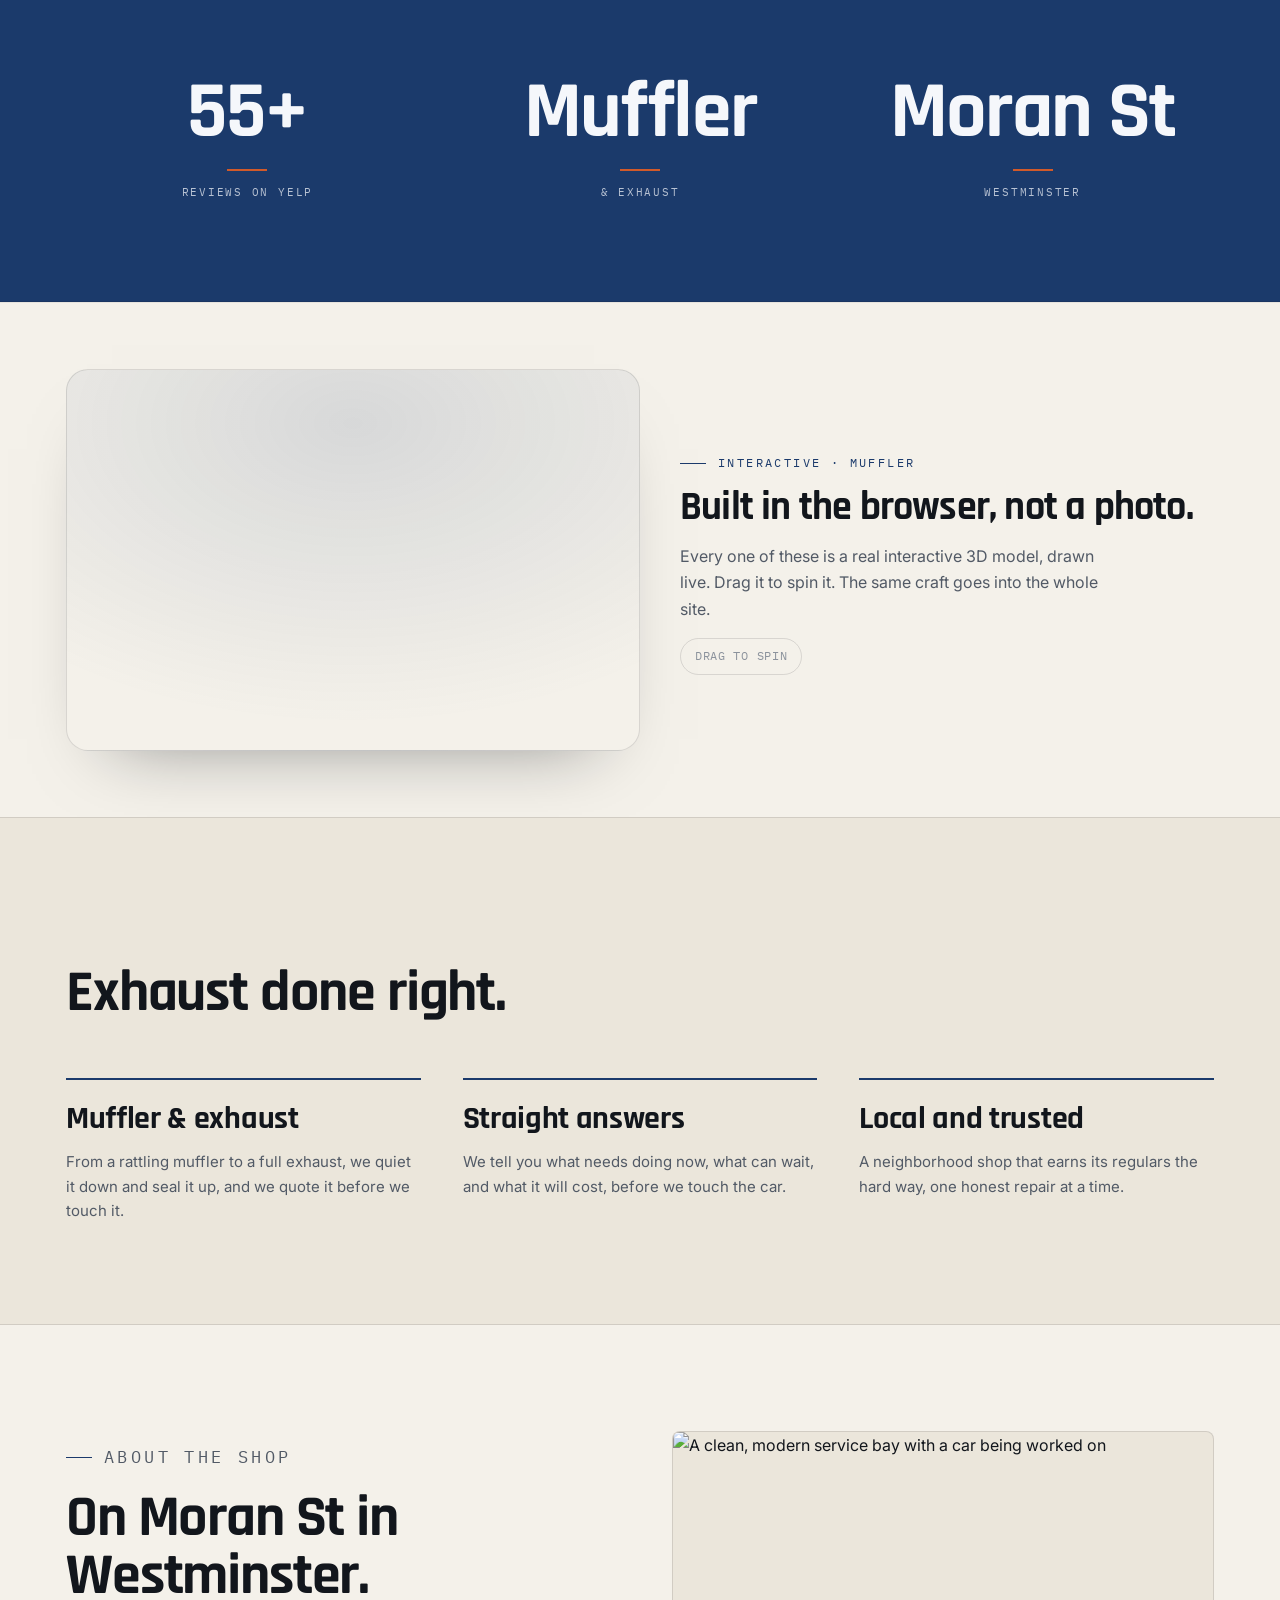
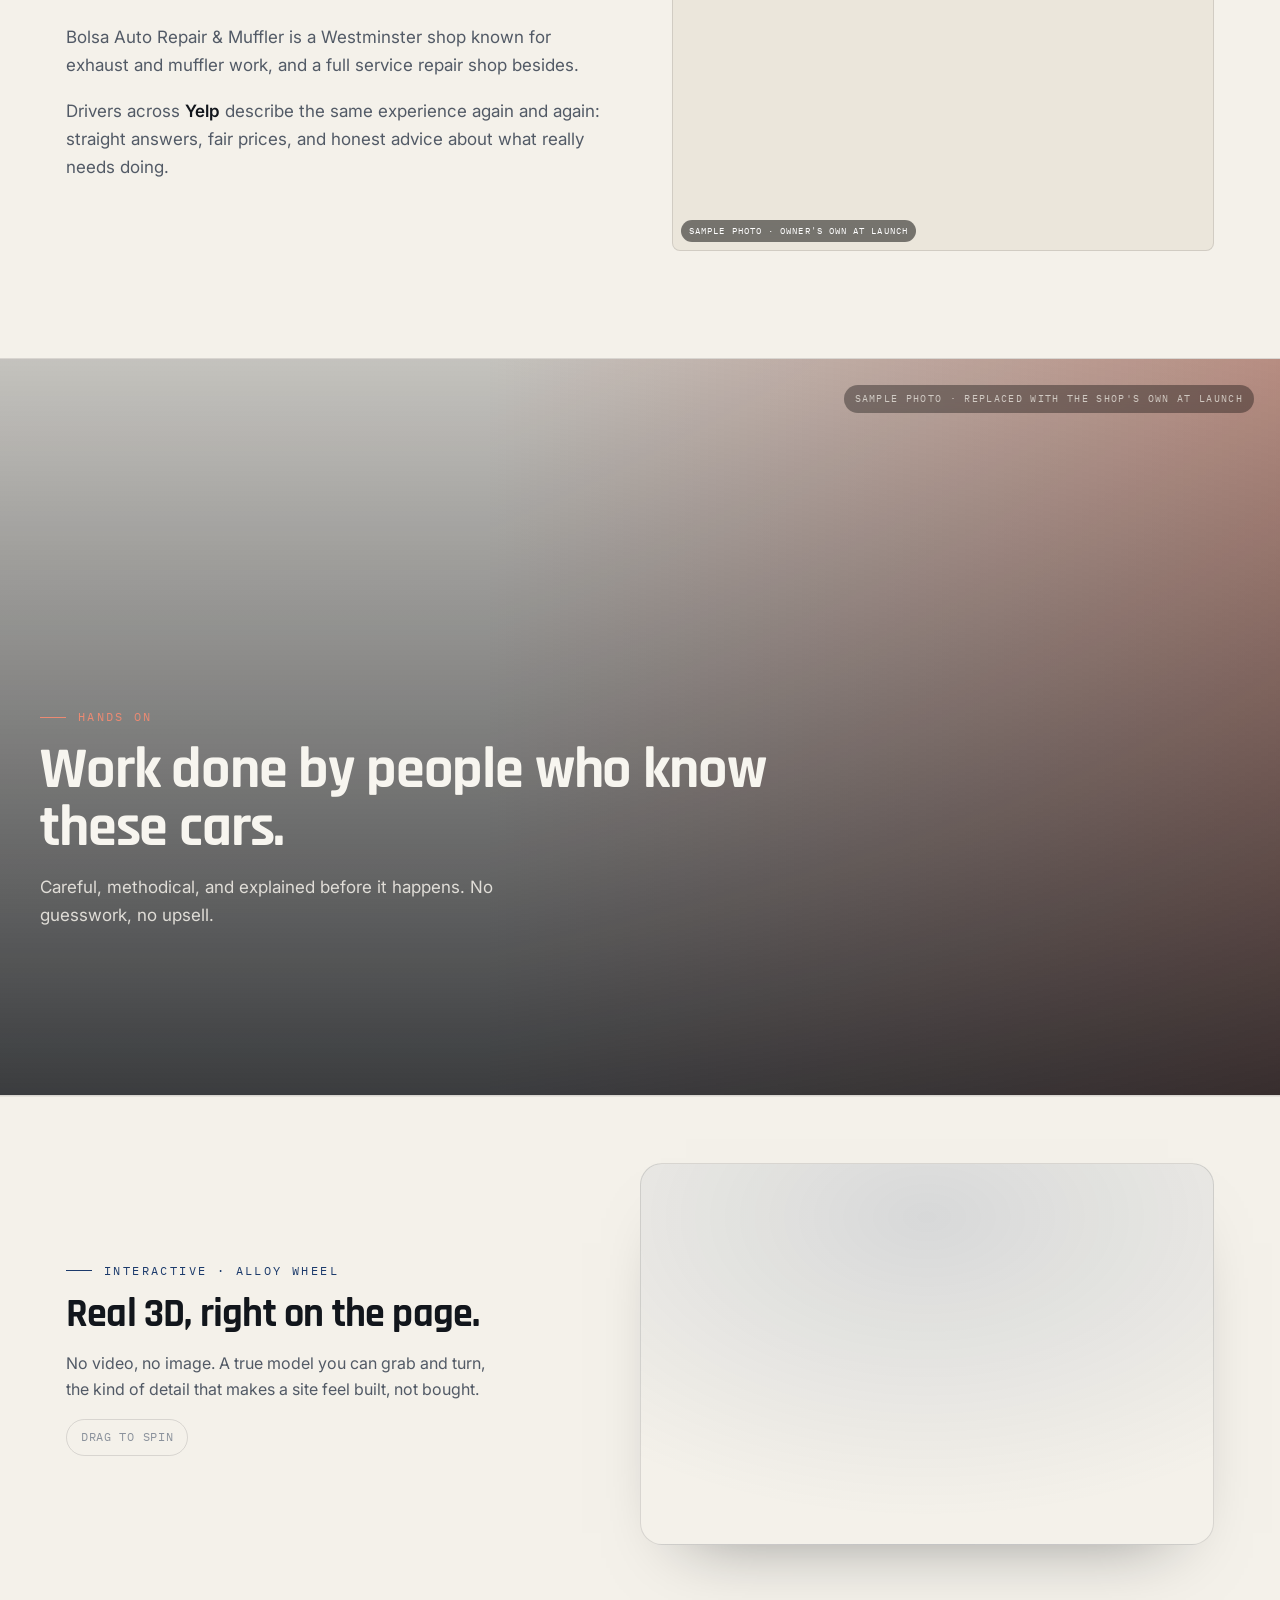
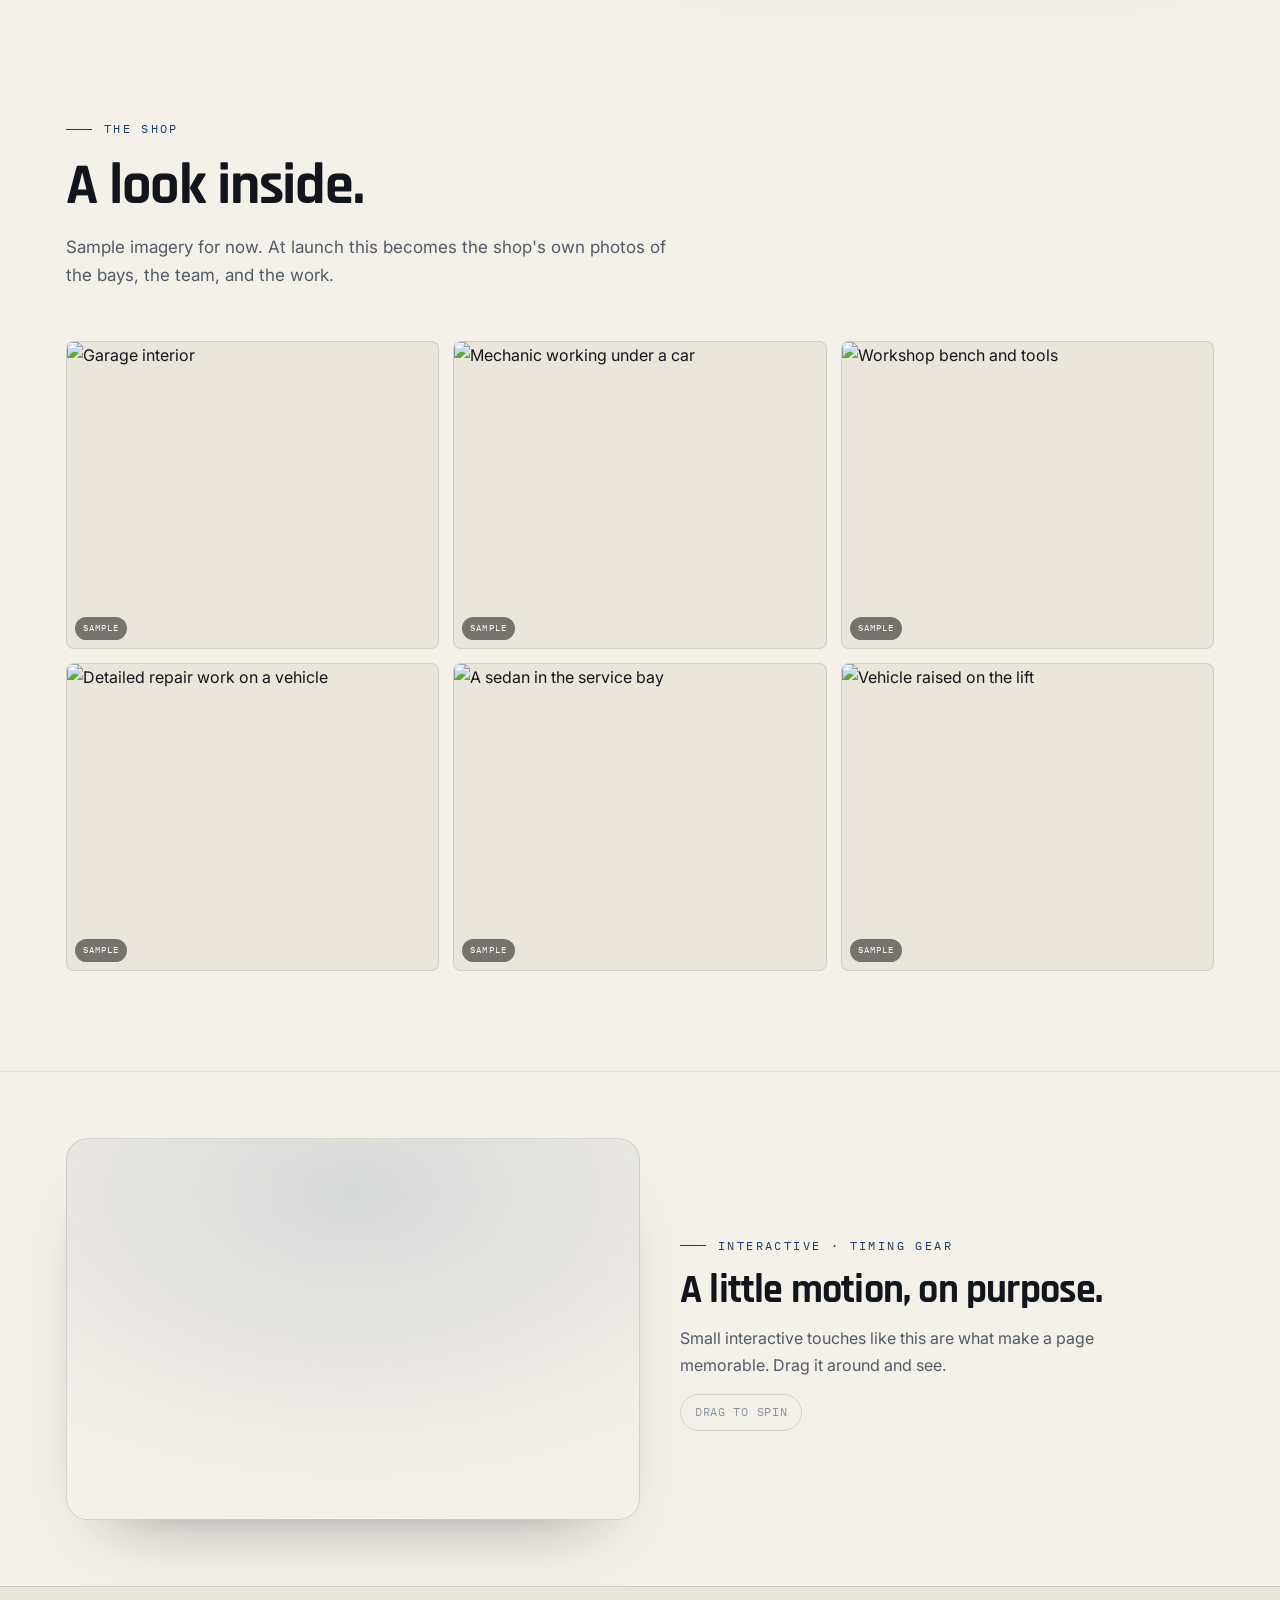
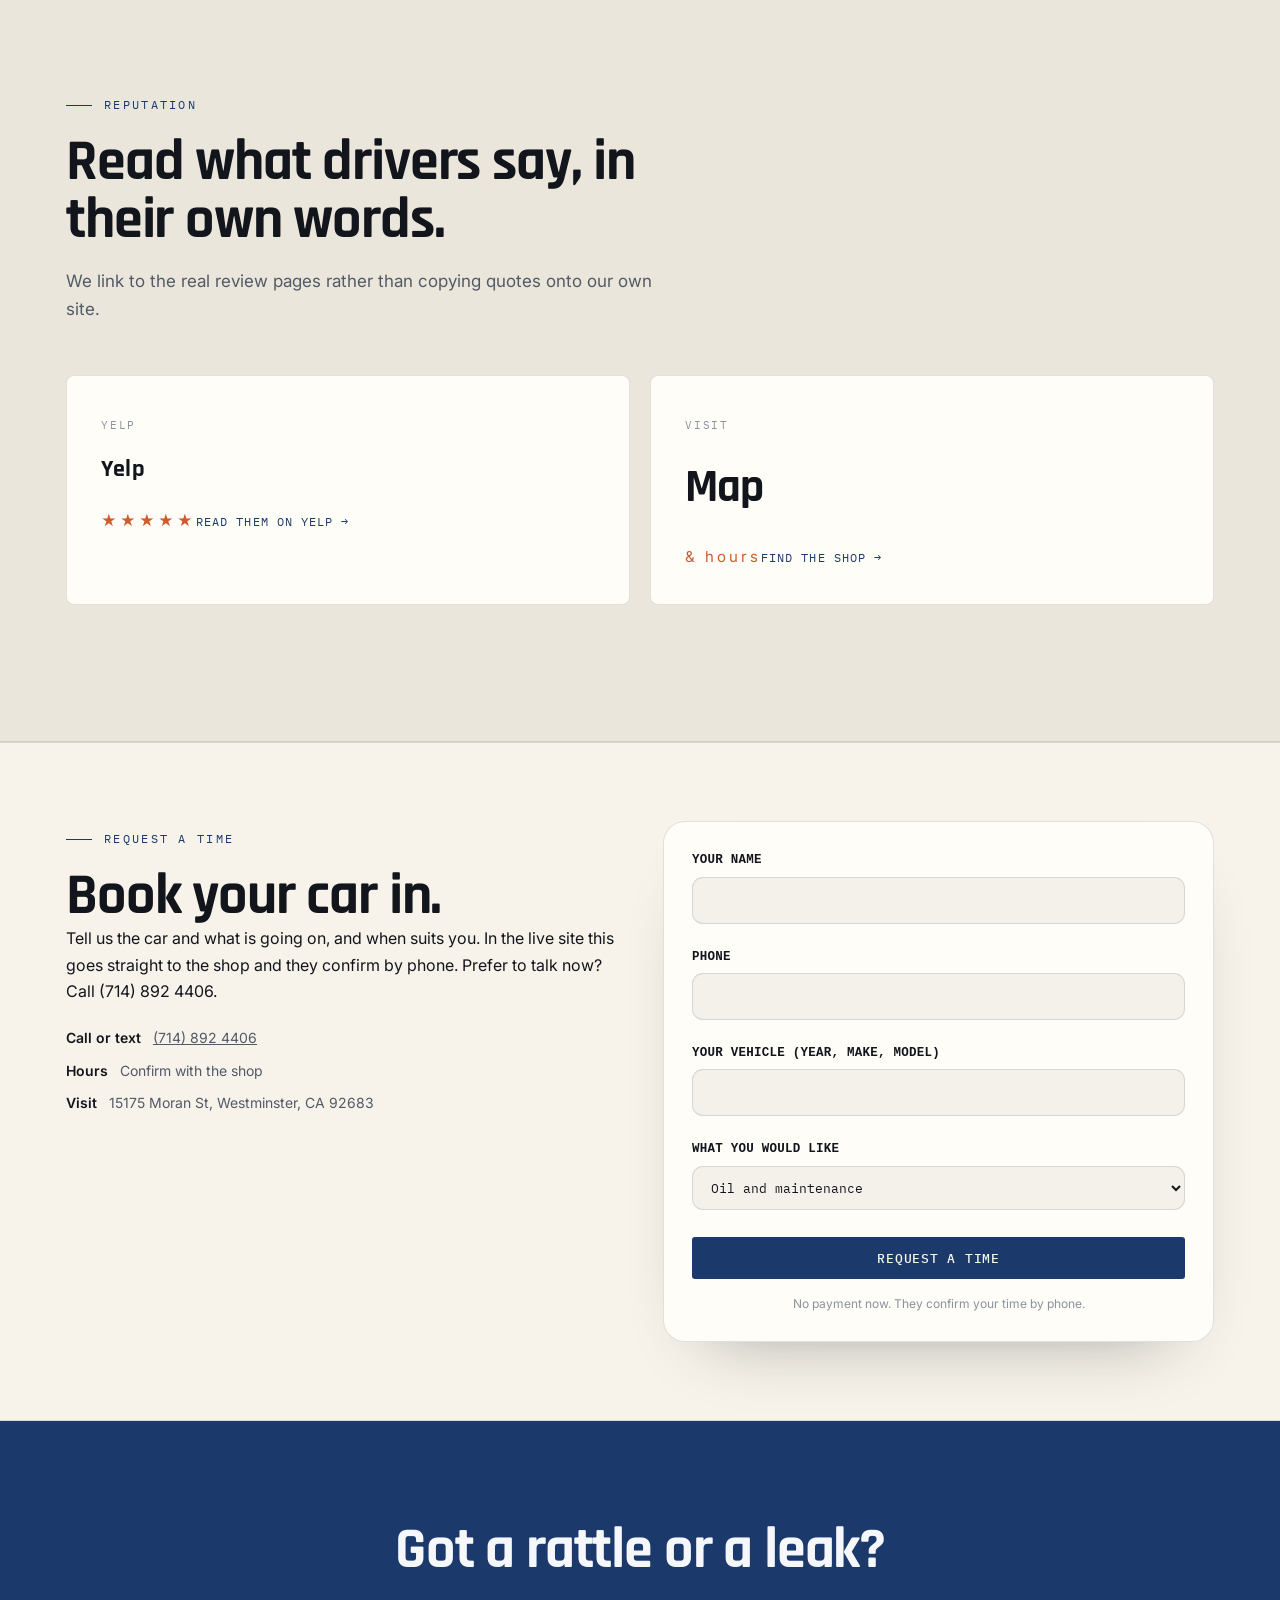
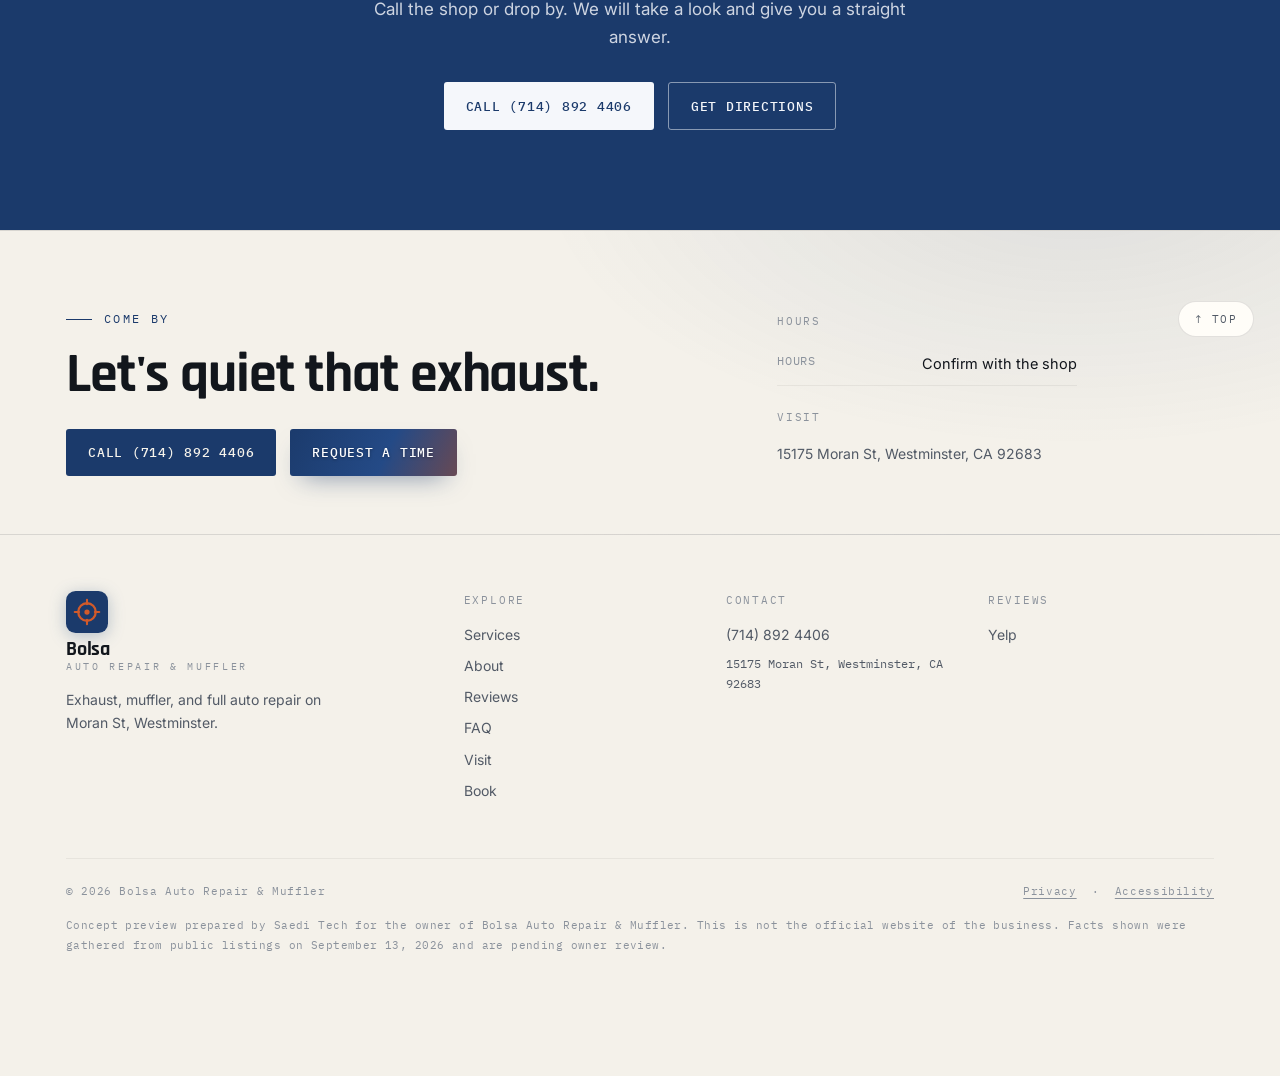
==== commit 33789cb8: "Fix 3D hero loading, page reveal, spread 3D across page, unique heroes, correct photos Co-Authored-B" ====
--- a/index.html
+++ b/index.html
@@ -278,7 +278,7 @@
 <footer>
   <button class="backtop" id="backtop" aria-label="Back to top">↑ Top</button>
   <div class="foot-hero"><div class="wrap"><div class="foot-top">
-    <div class="foot-cta"><p class="kick">Come by</p><h2>Let's quiet that exhaust.</h2><div class="cta"><a class="btn btn-fill" href="tel:+17148924406">Call (714) 892 4406</a><a class="btn btn-line" href="visit.html">Get directions</a></div></div>
+    <div class="foot-cta"><p class="kick">Come by</p><h2>Let's quiet that exhaust.</h2><div class="cta"><a class="btn btn-fill" href="tel:+17148924406">Call (714) 892 4406</a><a class="btn btn-book" href="index.html#book">Request a time</a></div></div>
     <div class="foot-hours"><p class="ft">Hours</p><div class="hrow"><span>Hours</span><span>Confirm with the shop</span></div><p class="ft" style="margin-top:22px">Visit</p><p class="addr">15175 Moran St, Westminster, CA 92683</p></div>
   </div></div></div>
   <div class="wrap foot-main">
@@ -305,6 +305,6 @@
 </div>
 
 <script src="assets/app.js" defer></script>
-<script type="module" src="assets/hero3d-generic.js?v=2"></script><script type="module" src="assets/objects3d.js?v=2"></script>
+<script type="module" src="assets/hero3d-generic.js?v=3"></script><script type="module" src="assets/objects3d.js?v=3"></script>
 </body>
 </html>
--- a/assets/site.css
+++ b/assets/site.css
@@ -84,7 +84,7 @@
 header.hero{position:relative;min-height:100svh;overflow:hidden}
 .sticky{position:relative;min-height:100svh;overflow:hidden;display:flex;align-items:center;padding:90px 0 44px}
 /* scroll-driven exploded 3D hero */
-header.hero.scroll3d{height:340vh;min-height:0}
+header.hero.scroll3d{height:340vh;min-height:0;overflow:visible}
 header.hero.scroll3d .sticky{position:sticky;top:0;height:100svh;min-height:0;padding:0}
 .callouts{position:absolute;z-index:2;top:50%;left:26px;transform:translateY(-50%);max-width:360px;opacity:0;pointer-events:none;will-change:opacity}
 .callouts h3{font-family:'Rajdhani',sans-serif;font-weight:800;font-size:clamp(26px,3.2vw,40px);letter-spacing:-.02em;line-height:1.02;margin-bottom:18px}
@@ -418,3 +418,17 @@
 .btn-book:hover{background-position:100% 50%;transform:translateY(-1px);box-shadow:0 18px 32px -12px color-mix(in srgb,var(--indigo) 62%,transparent)}
 .btn-book:active{transform:translateY(0)}
 .navlinks a[href$="#book"],.navlinks a[href$="#book"]:hover{color:var(--shu-tx);font-weight:600}
+
+/* ---- hero overlap fix: reserve header space + fit tall headlines (desktop) ---- */
+@media (min-width:941px){
+  header.hero.scroll3d .sticky{padding:126px 0 64px !important;align-items:center}
+  header.hero.scroll3d h1{font-size:clamp(44px,5.6vw,74px)}
+  .callouts{top:calc(50% + 30px)}
+}
+
+/* ---- prominent animated Book pill in header nav ---- */
+.navlinks a[href$="#book"]{background:linear-gradient(115deg,var(--indigo),var(--shu));color:#fff !important;padding:9px 18px;border-radius:40px;text-shadow:0 1px 2px rgba(0,0,0,.3);box-shadow:0 8px 18px -9px color-mix(in srgb,var(--indigo) 55%,transparent);background-size:160% 160%;background-position:0% 50%;transition:background-position .55s var(--ease),transform .2s,box-shadow .3s}
+.navlinks a[href$="#book"]:hover{background-position:100% 50%;transform:translateY(-1px);box-shadow:0 12px 22px -9px color-mix(in srgb,var(--indigo) 62%,transparent)}
+.navlinks a[href$="#book"]::after{display:none !important}
+/* ---- footer reveal + CTA polish ---- */
+.foot-hero .foot-cta h2{transition:transform .7s var(--ease),opacity .7s var(--ease)}
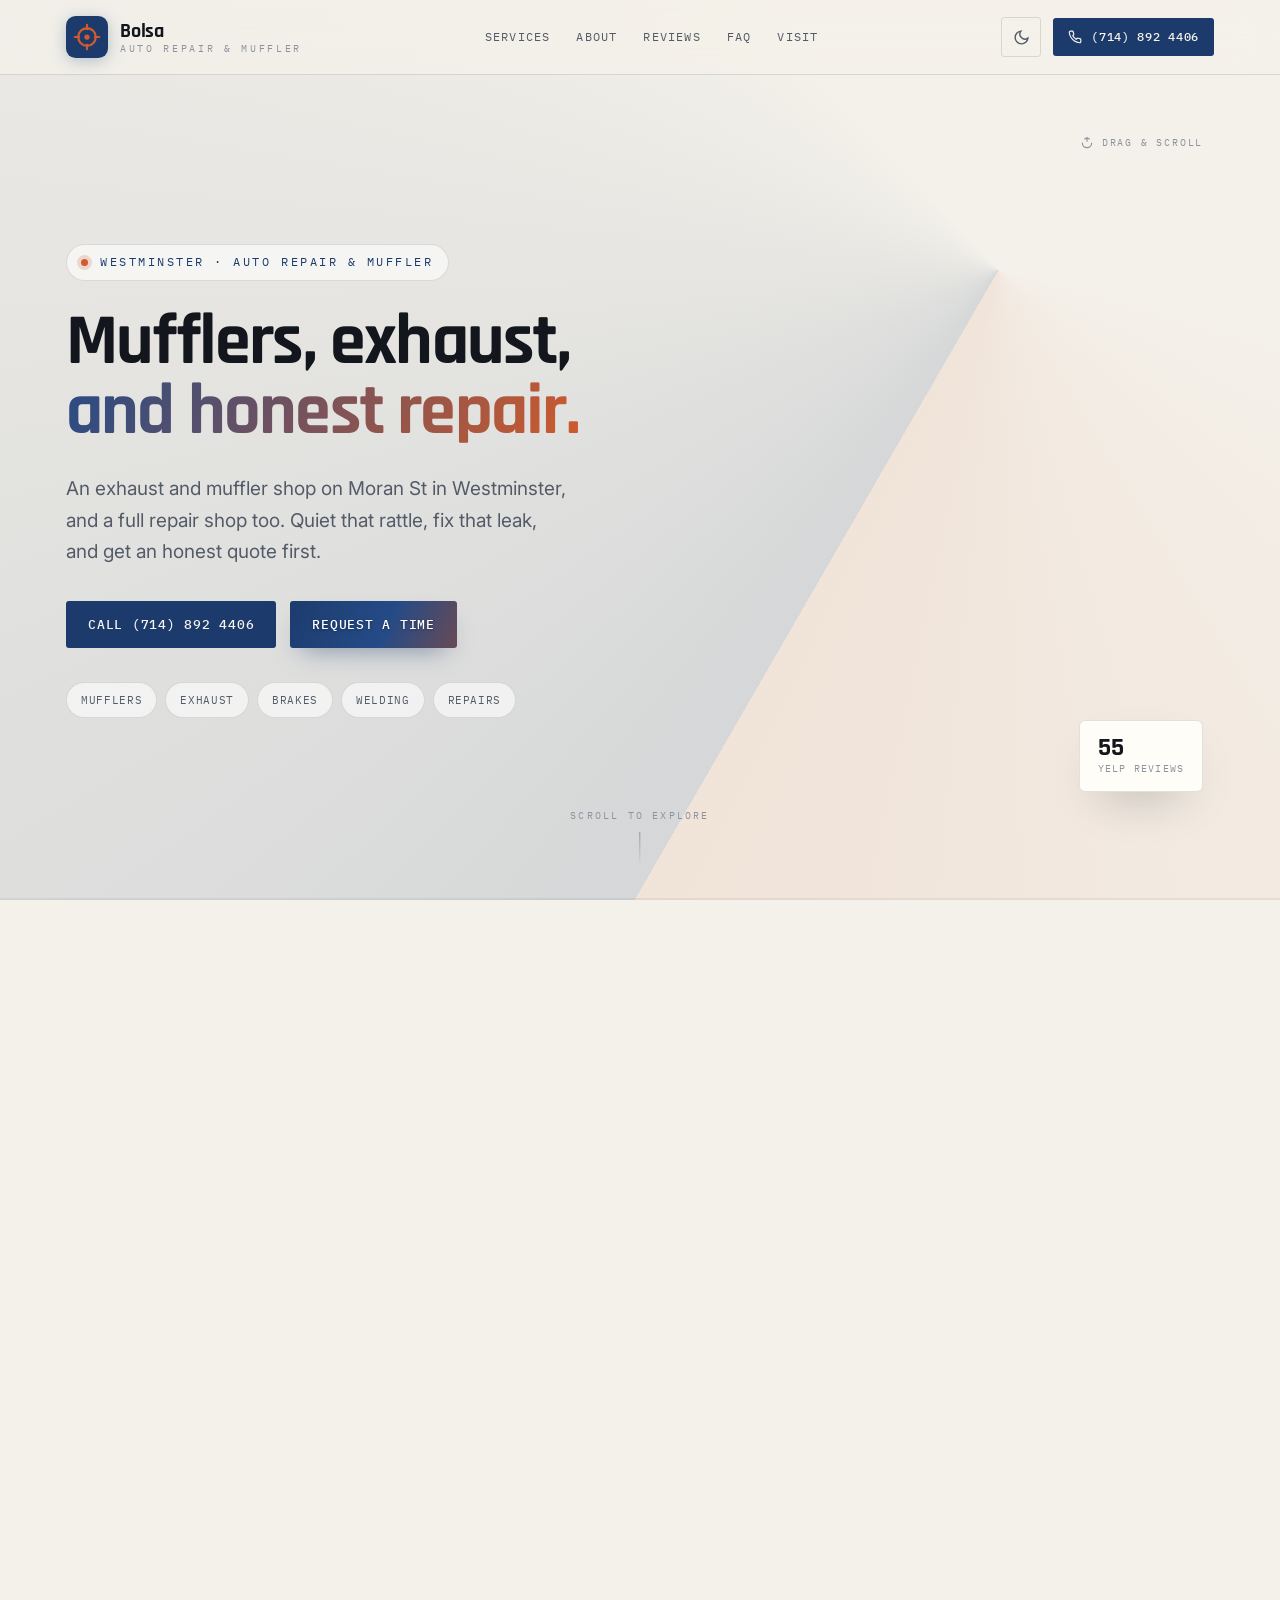
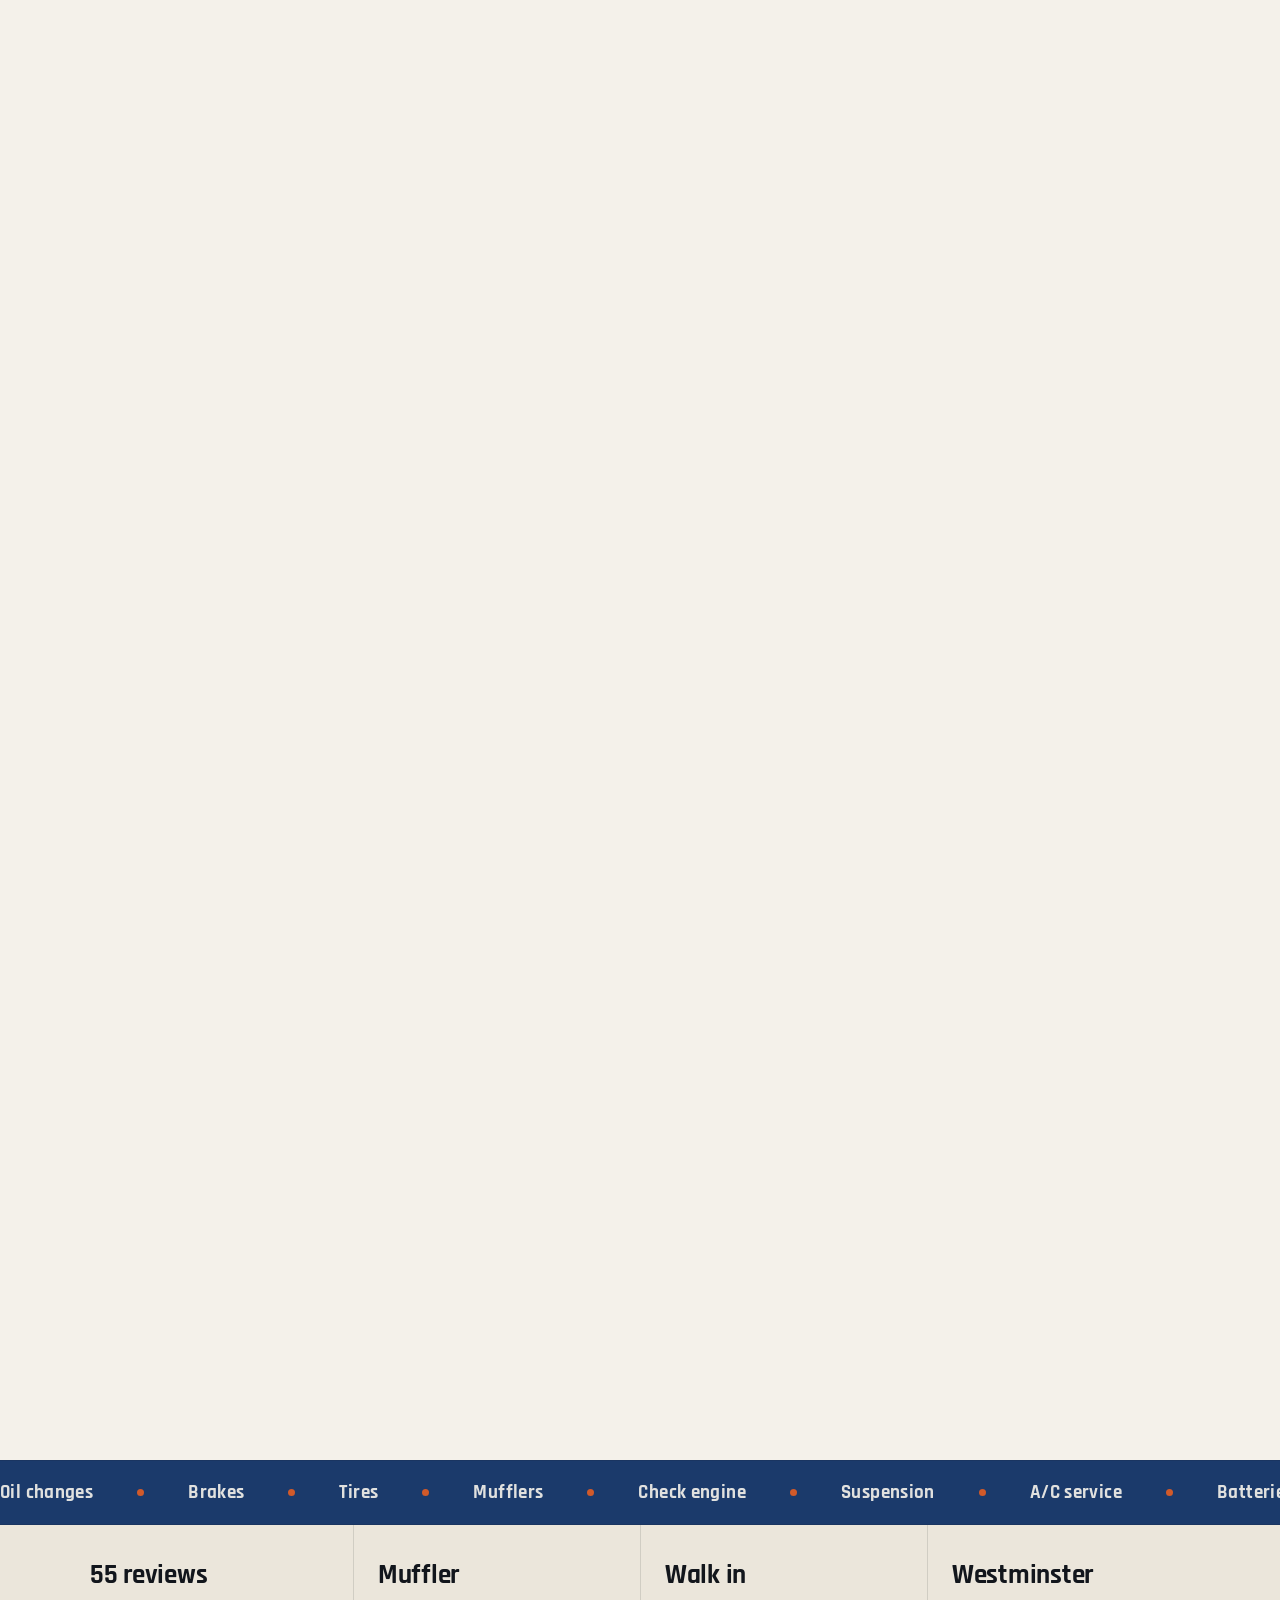
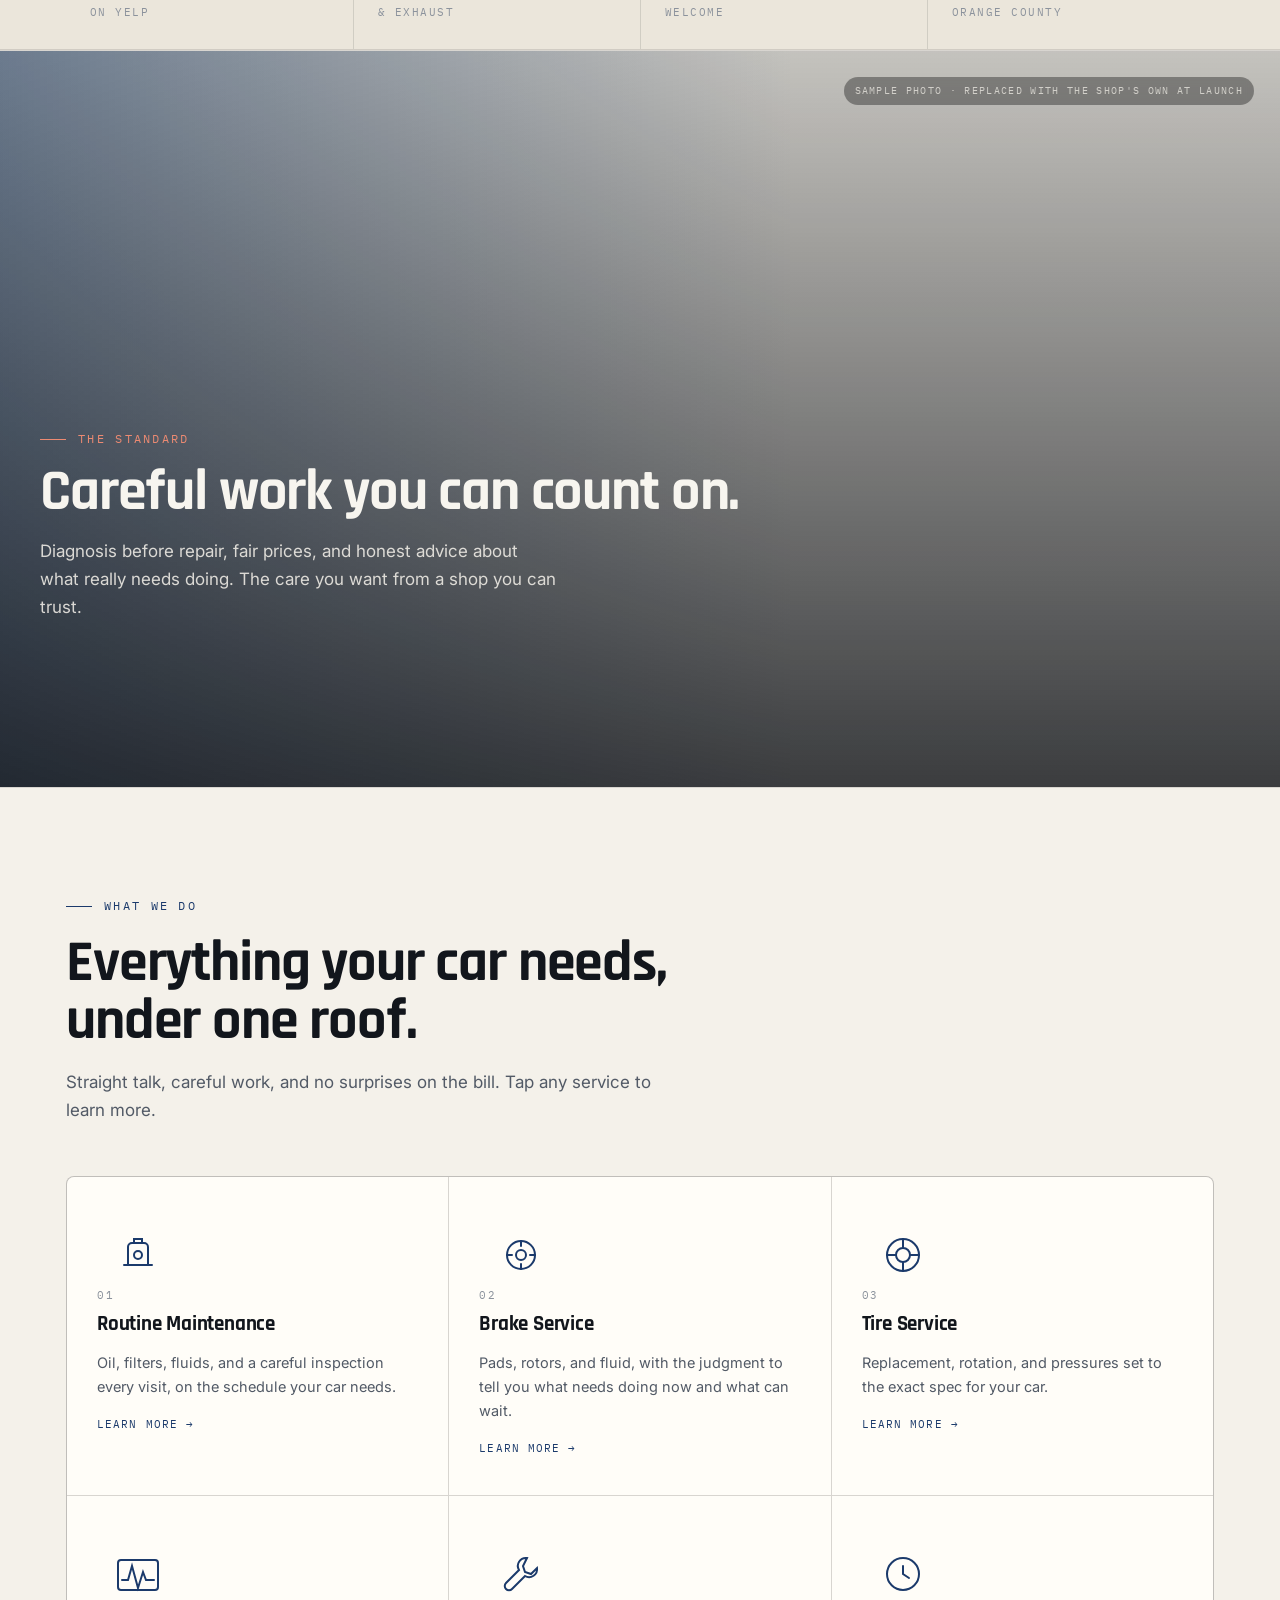
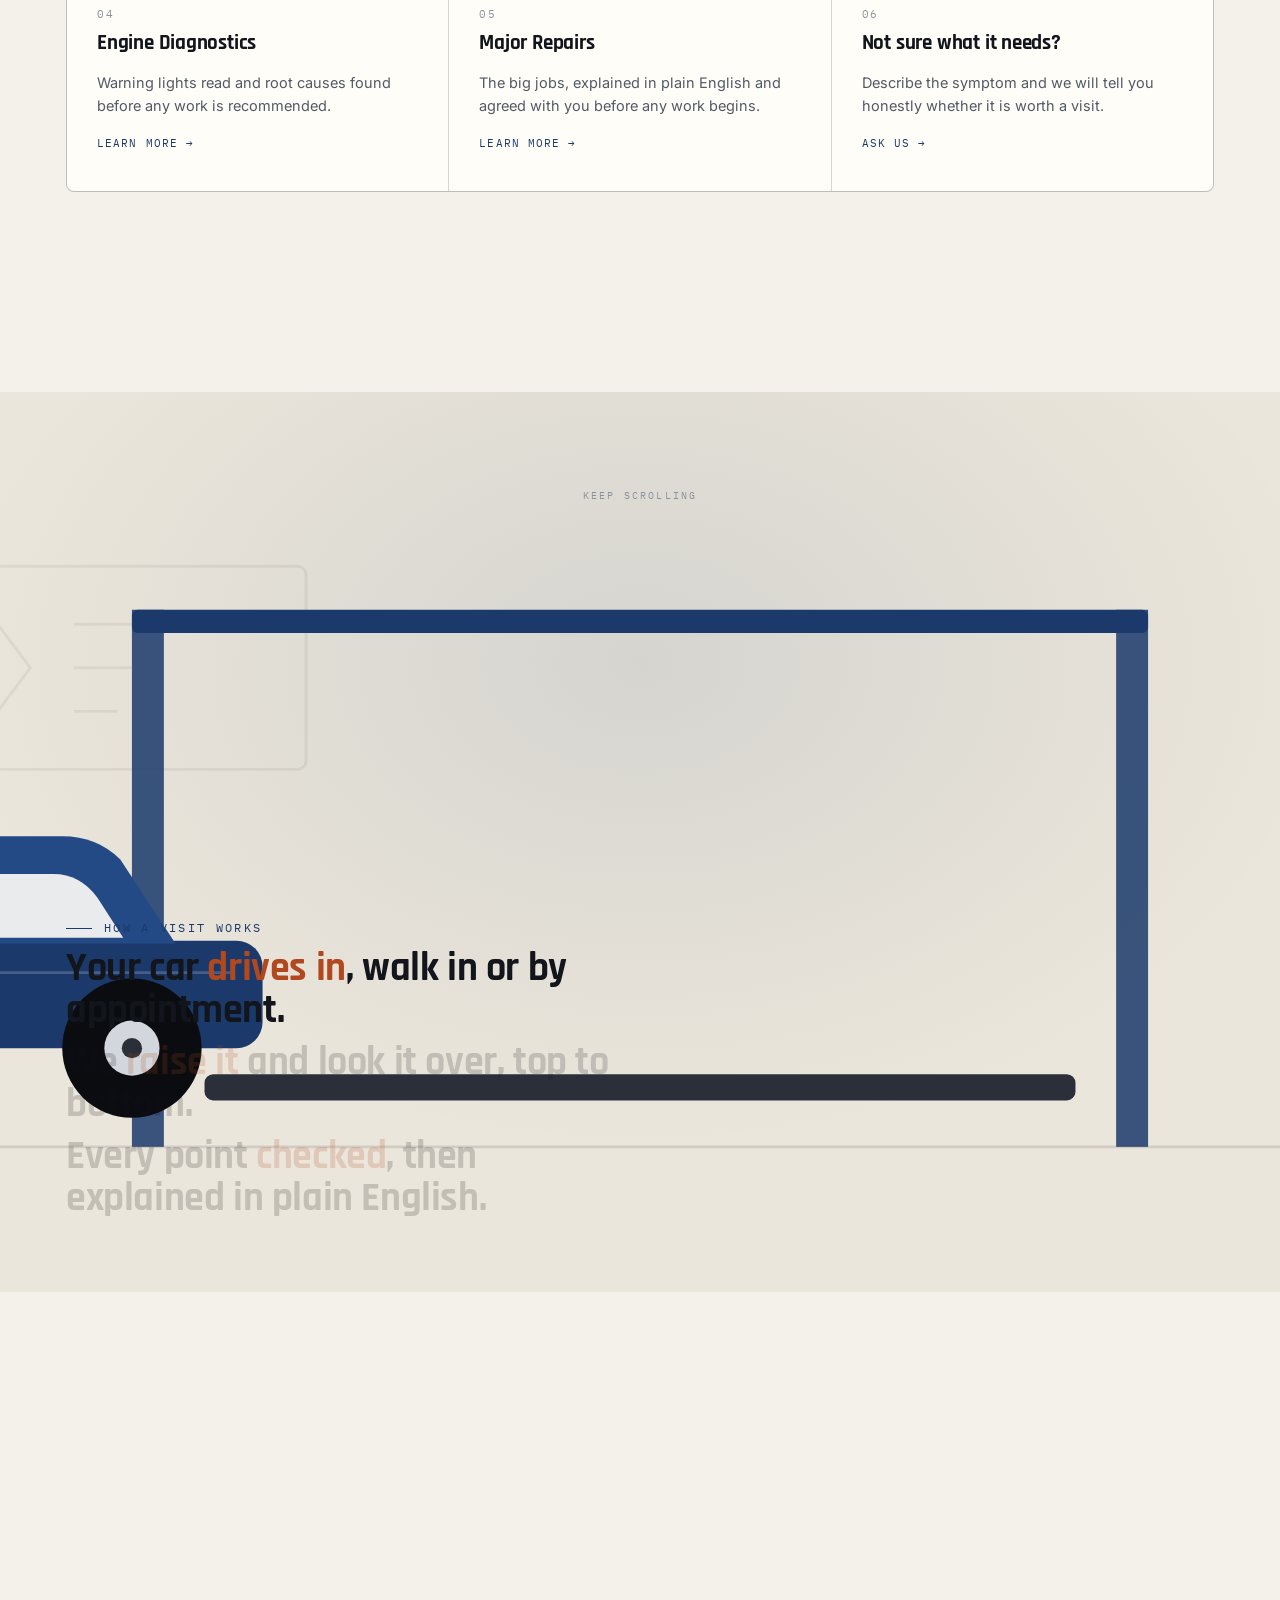
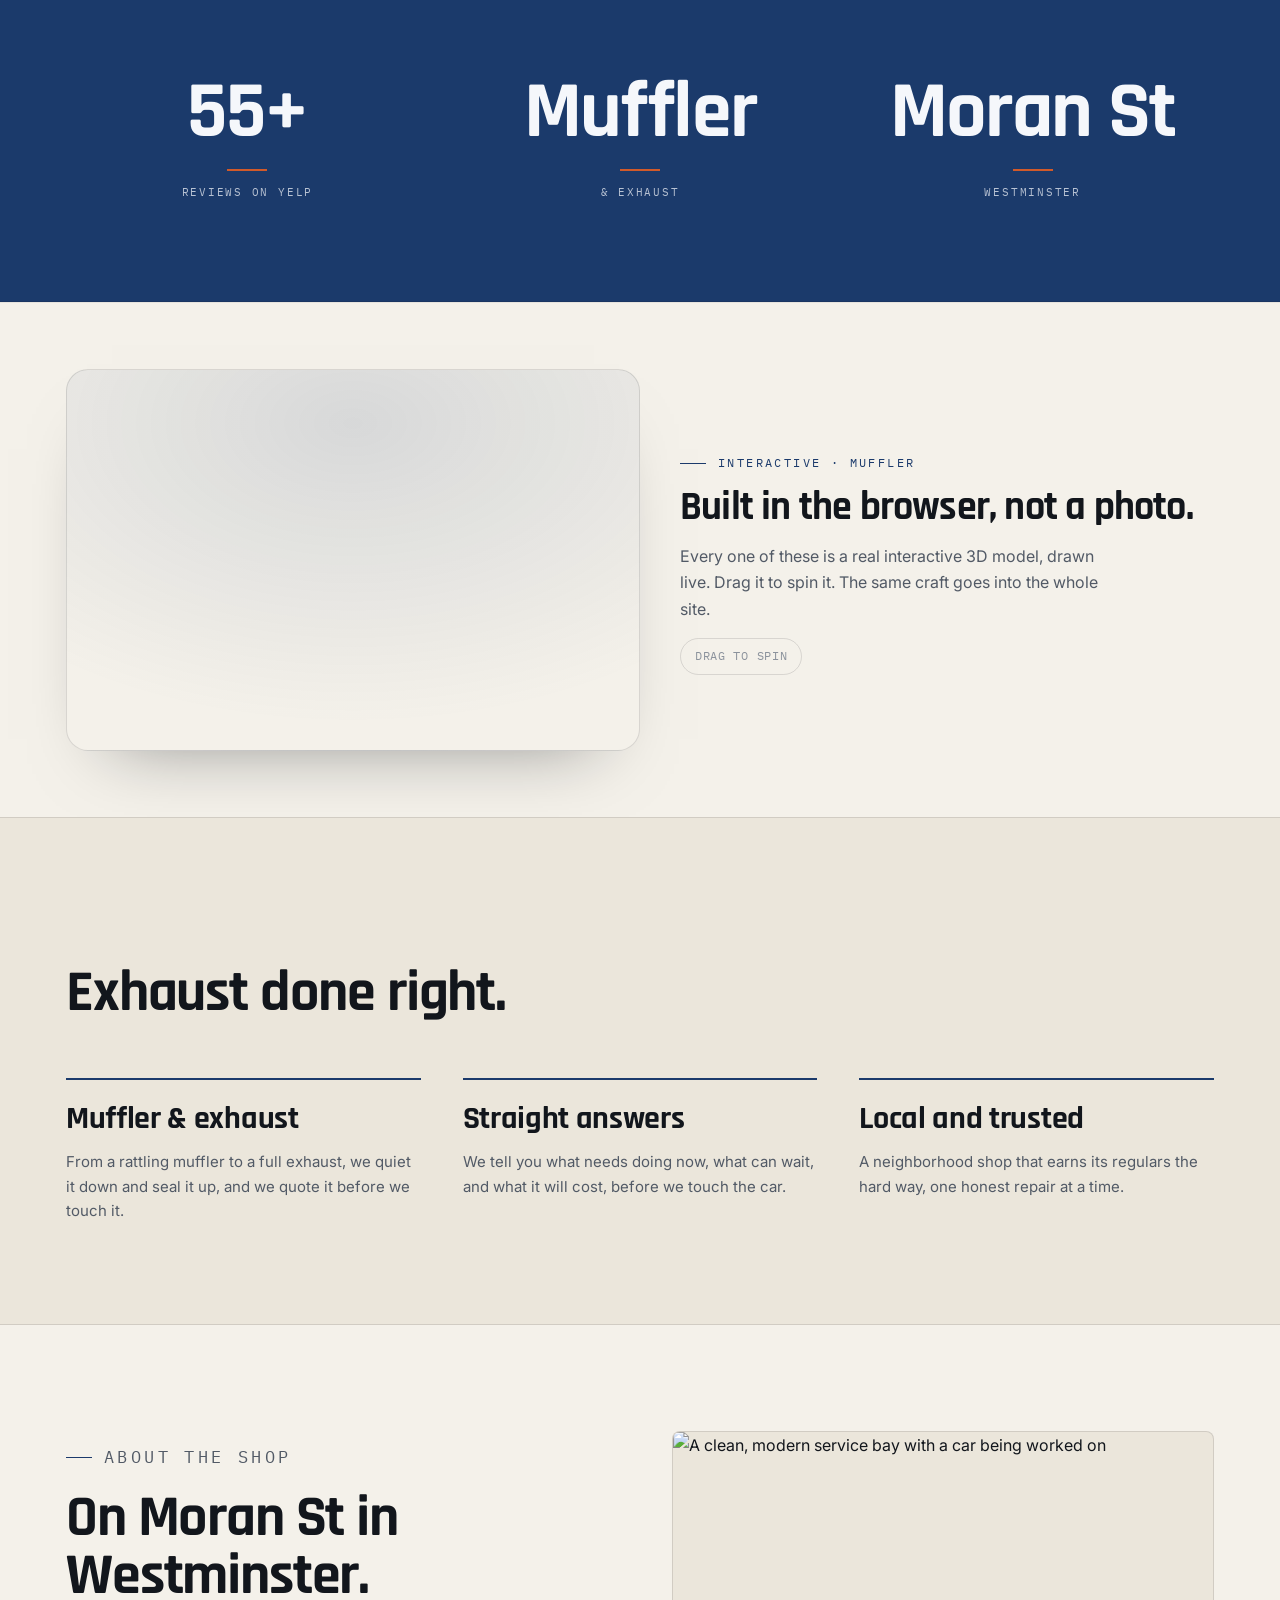
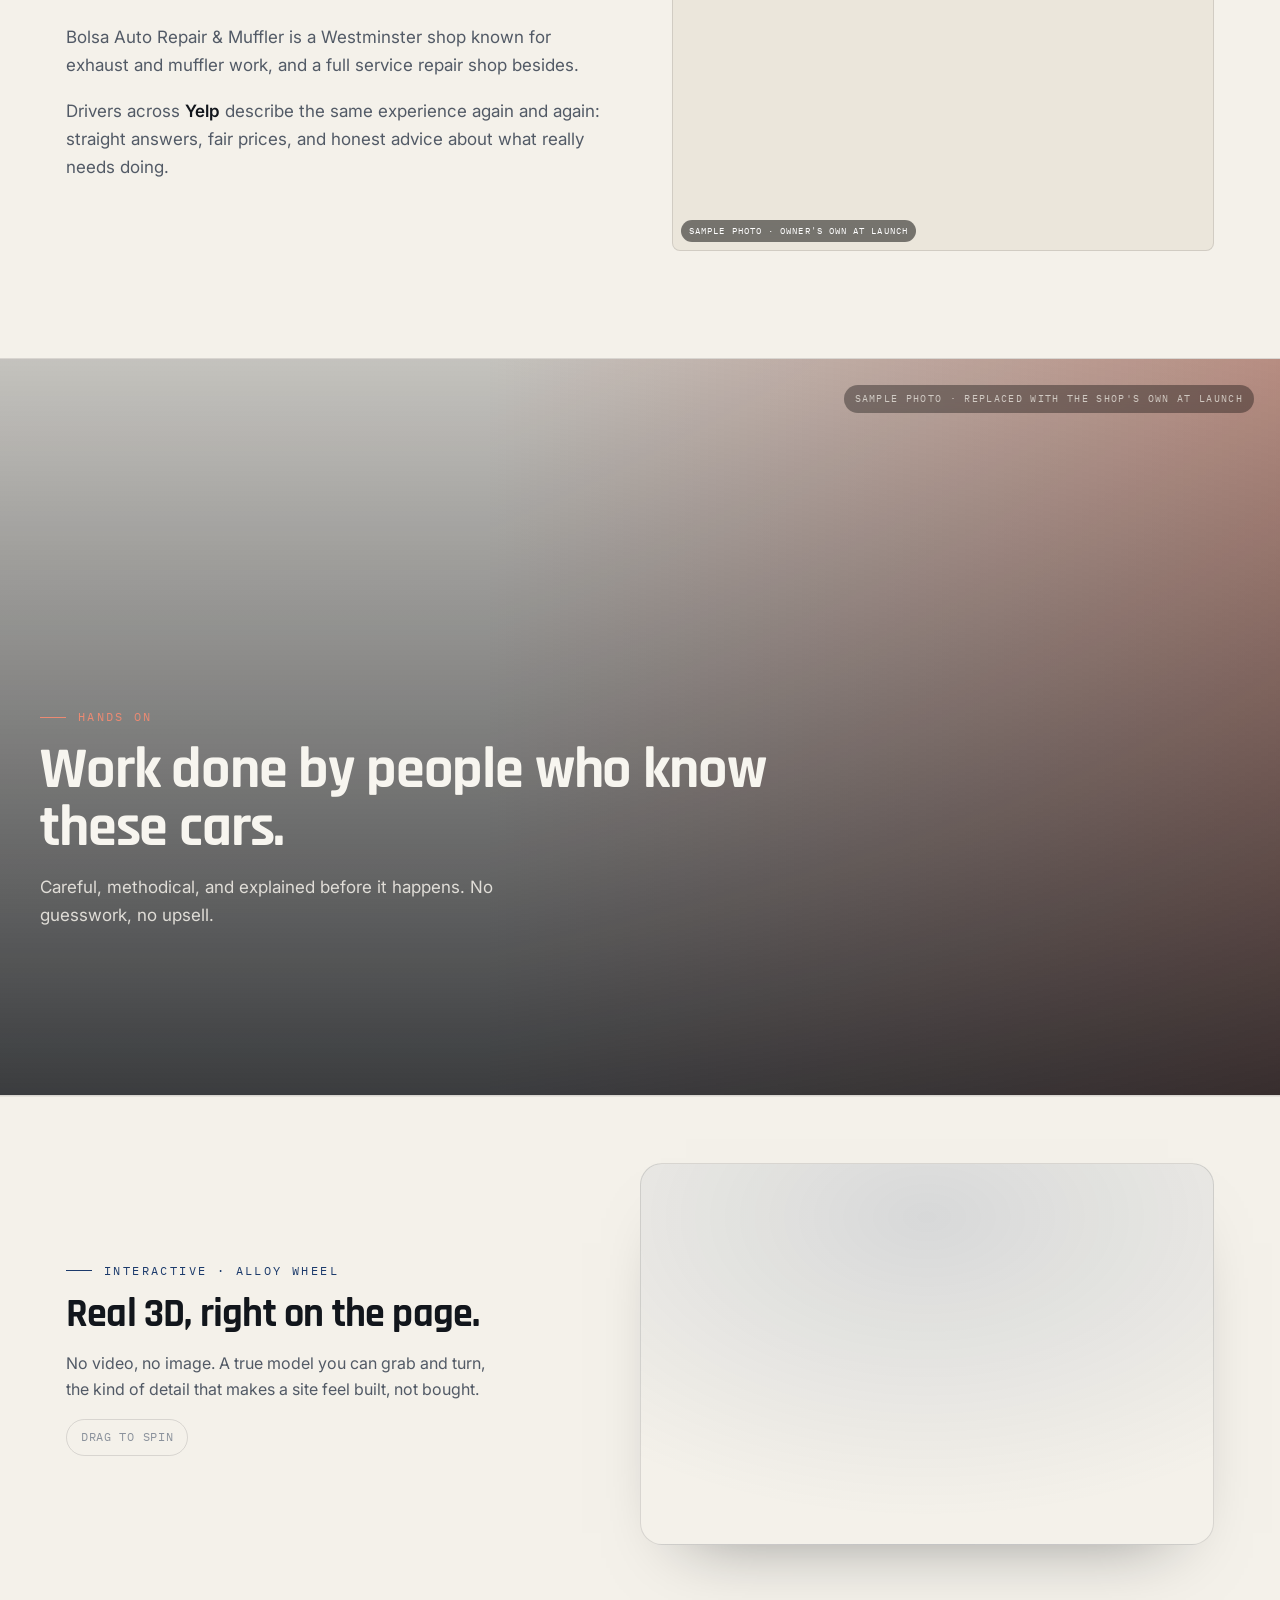
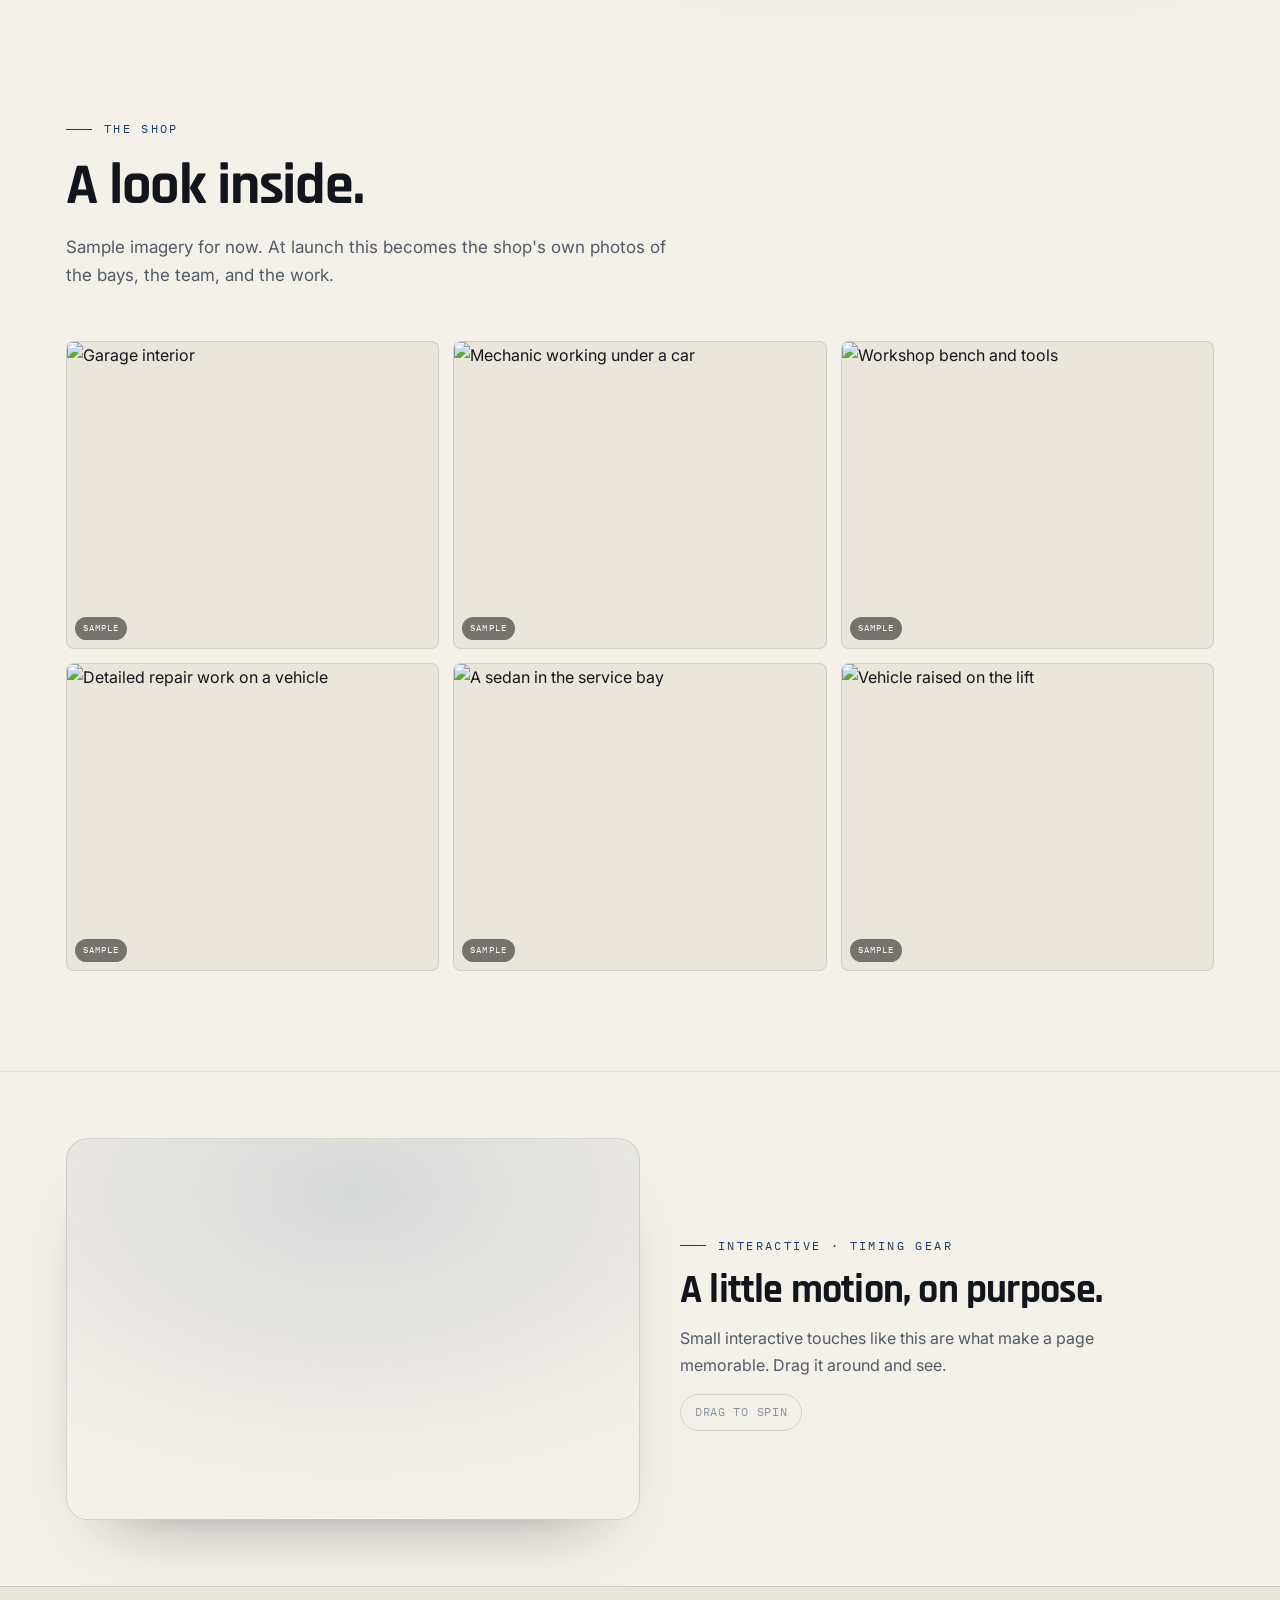
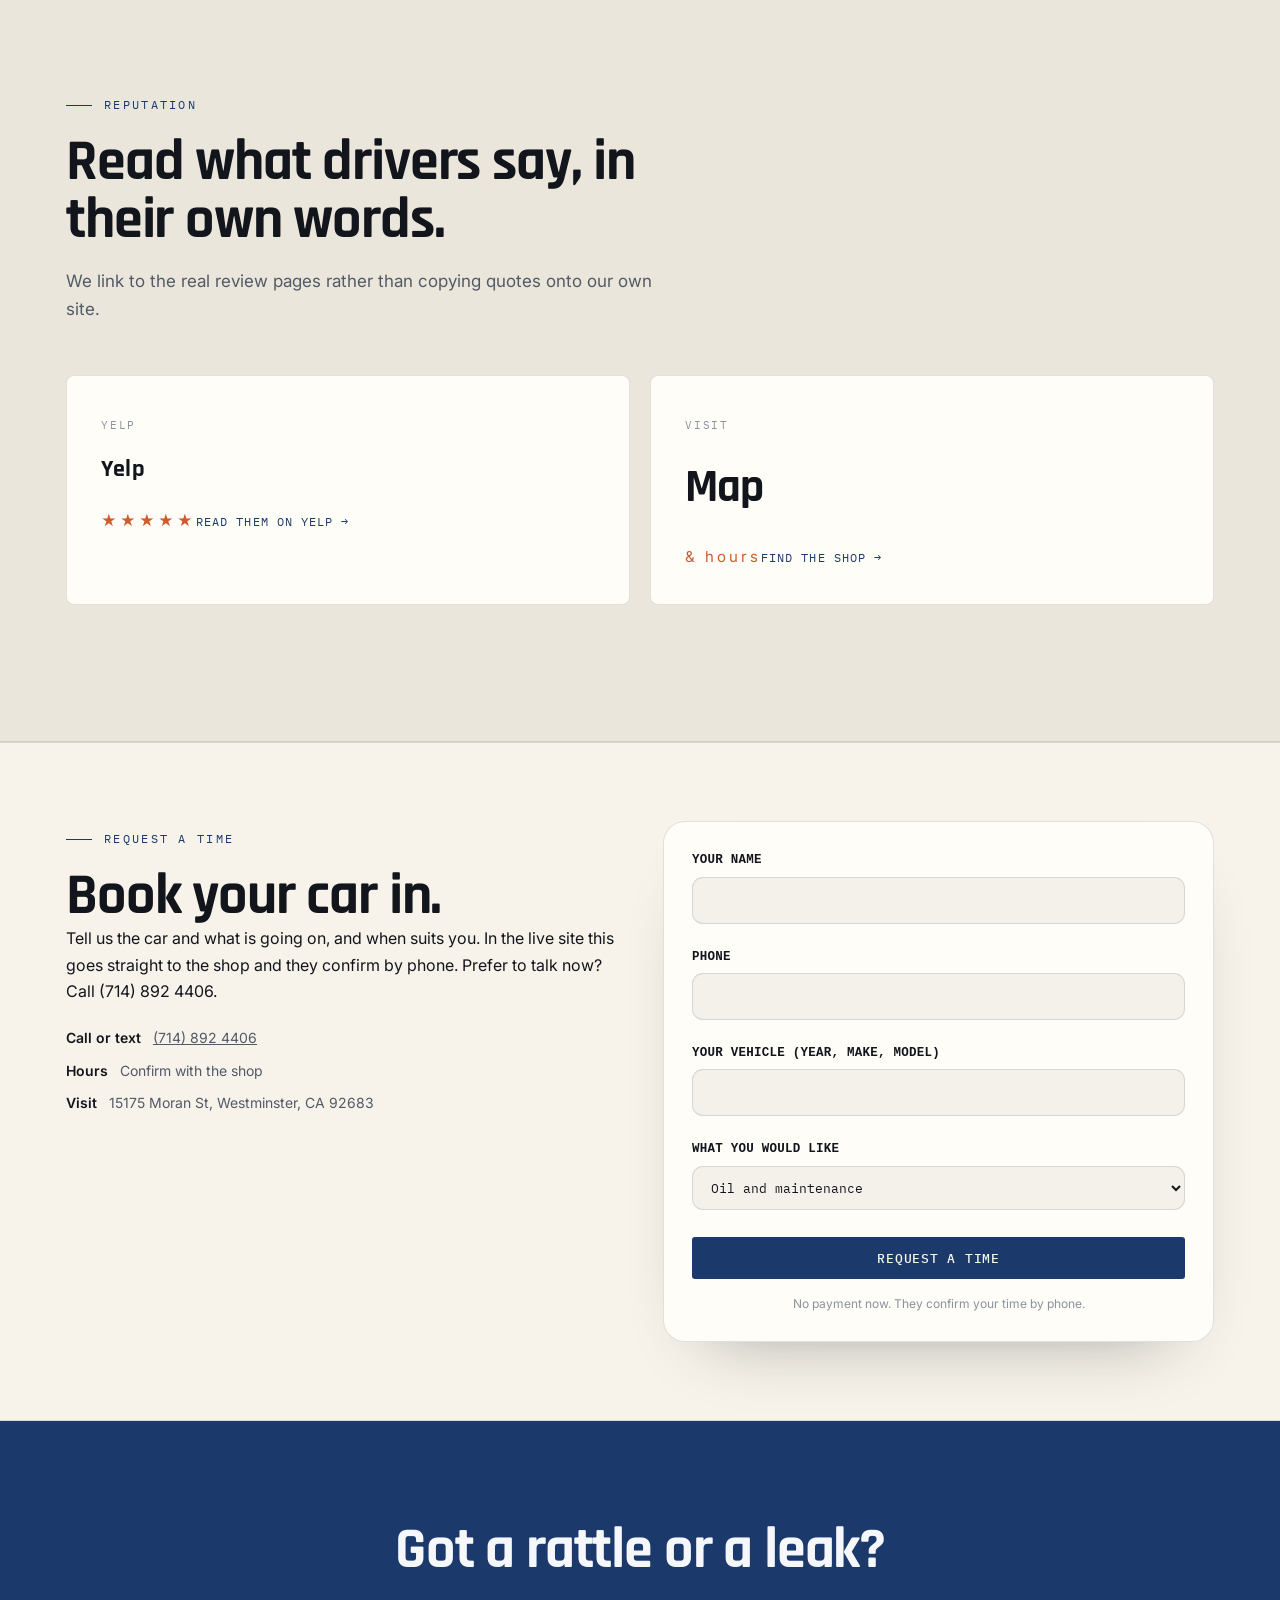
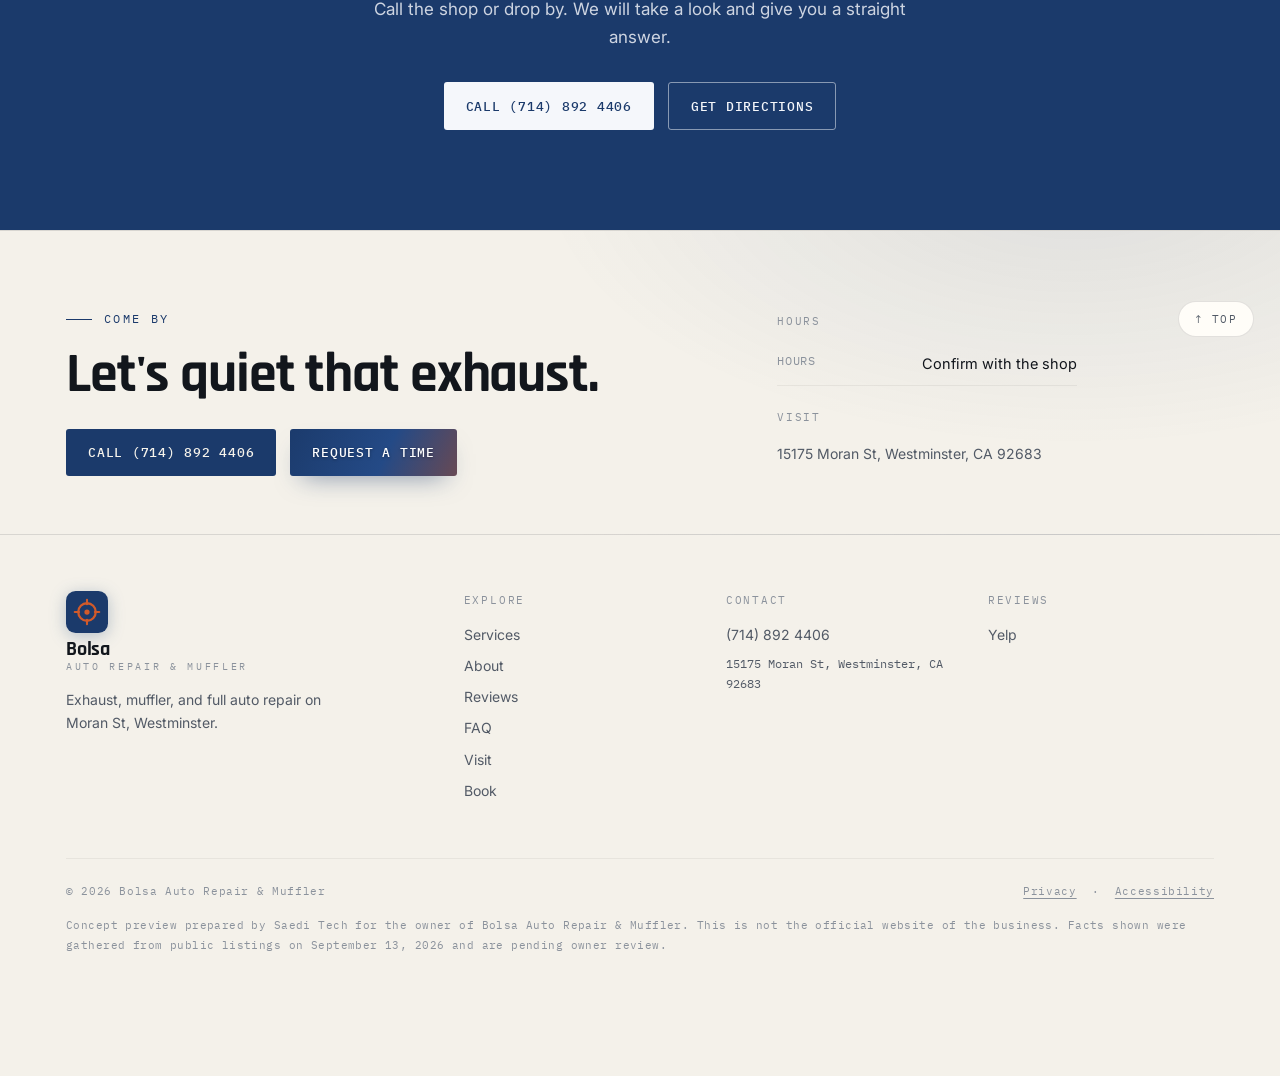
==== commit 2a593041: "Fix 3D hero loading, page reveal, spread 3D across page, unique heroes, correct photos Co-Authored-B" ====
--- a/index.html
+++ b/index.html
@@ -22,7 +22,7 @@
 <a class="skip" href="#main">Skip to content</a>
 
 <header class="sitehead" id="sitehead">
-<div class="topbar"><div class="wrap tbin"><span class="tb-l"><b>Auto repair &amp; muffler</b> · Westminster</span><span class="tb-r"><span>Walk ins welcome</span><span class="dot2"></span><a href="tel:+17148924406">(714) 892 4406</a></span></div></div>
+
 <nav class="top" aria-label="Main">
   <div class="wrap navin">
     <a class="logo" href="index.html" aria-label="Bolsa Auto Repair &amp; Muffler, home">
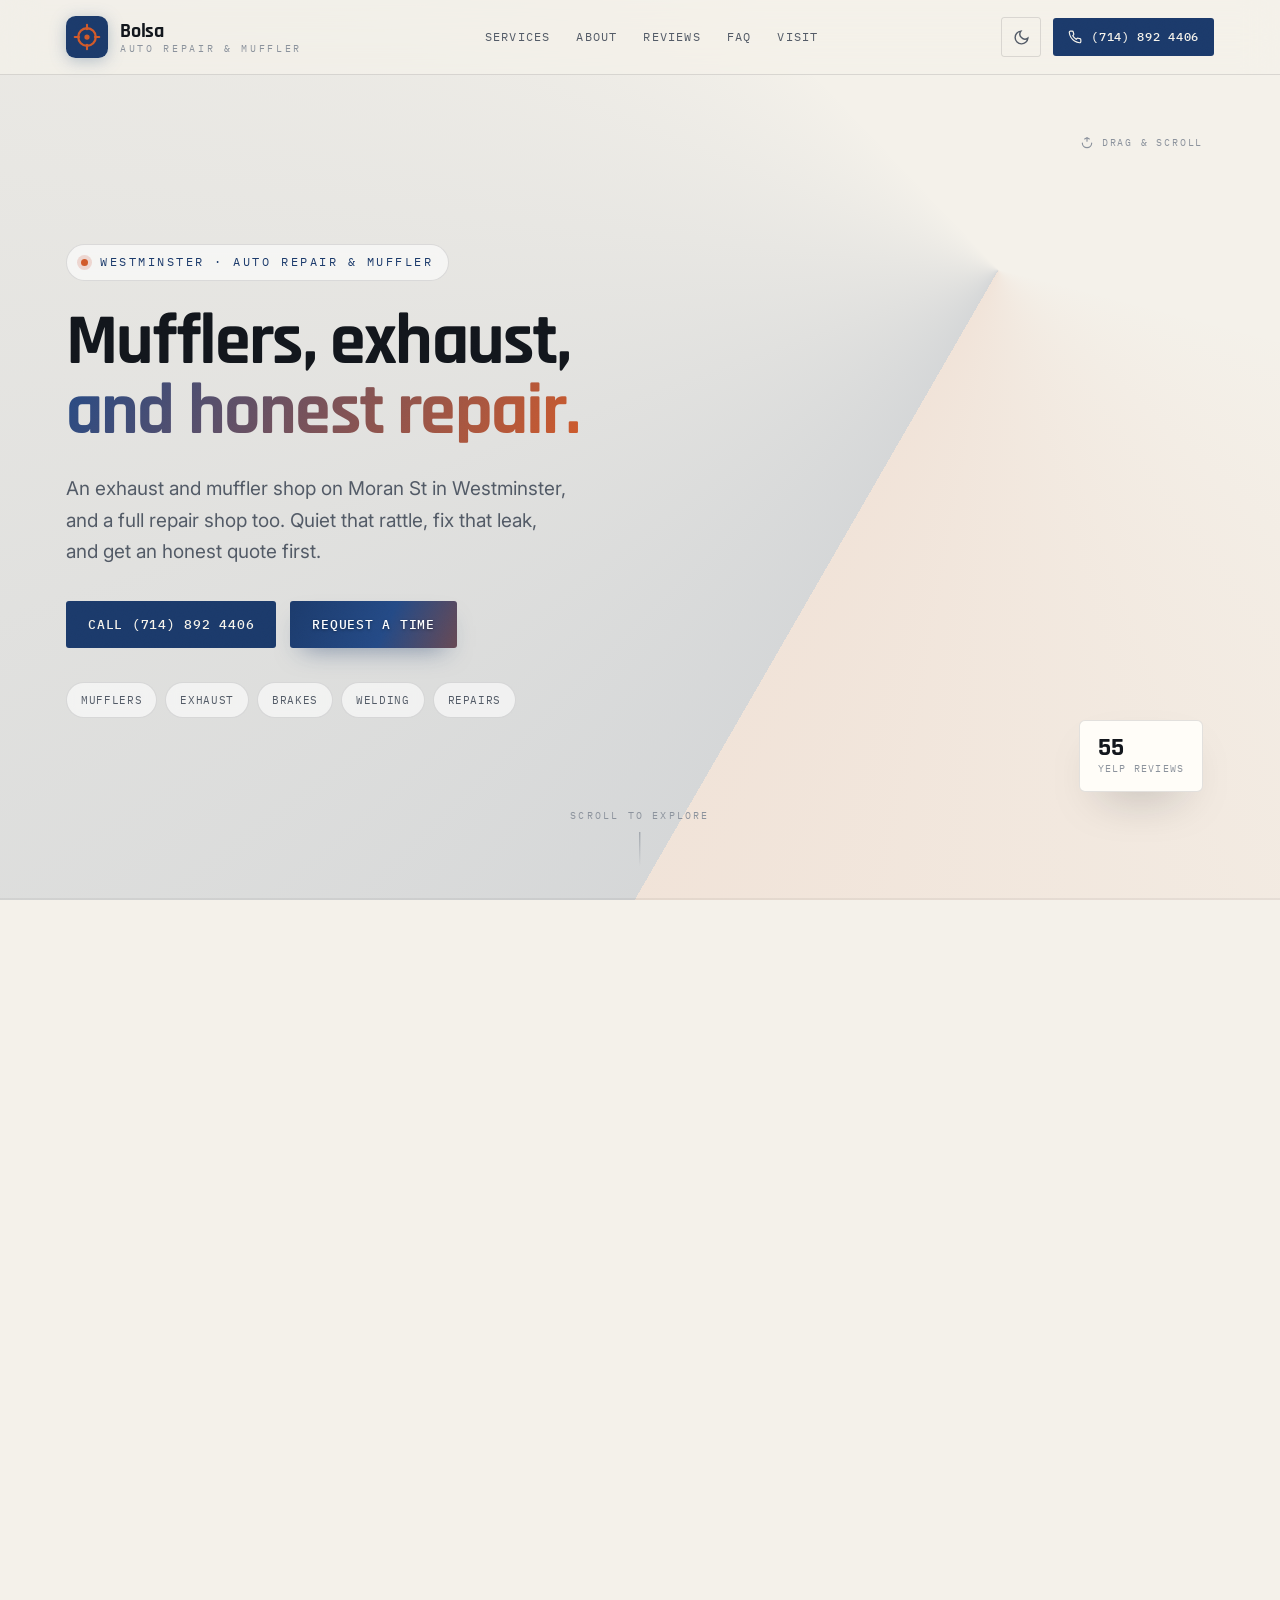
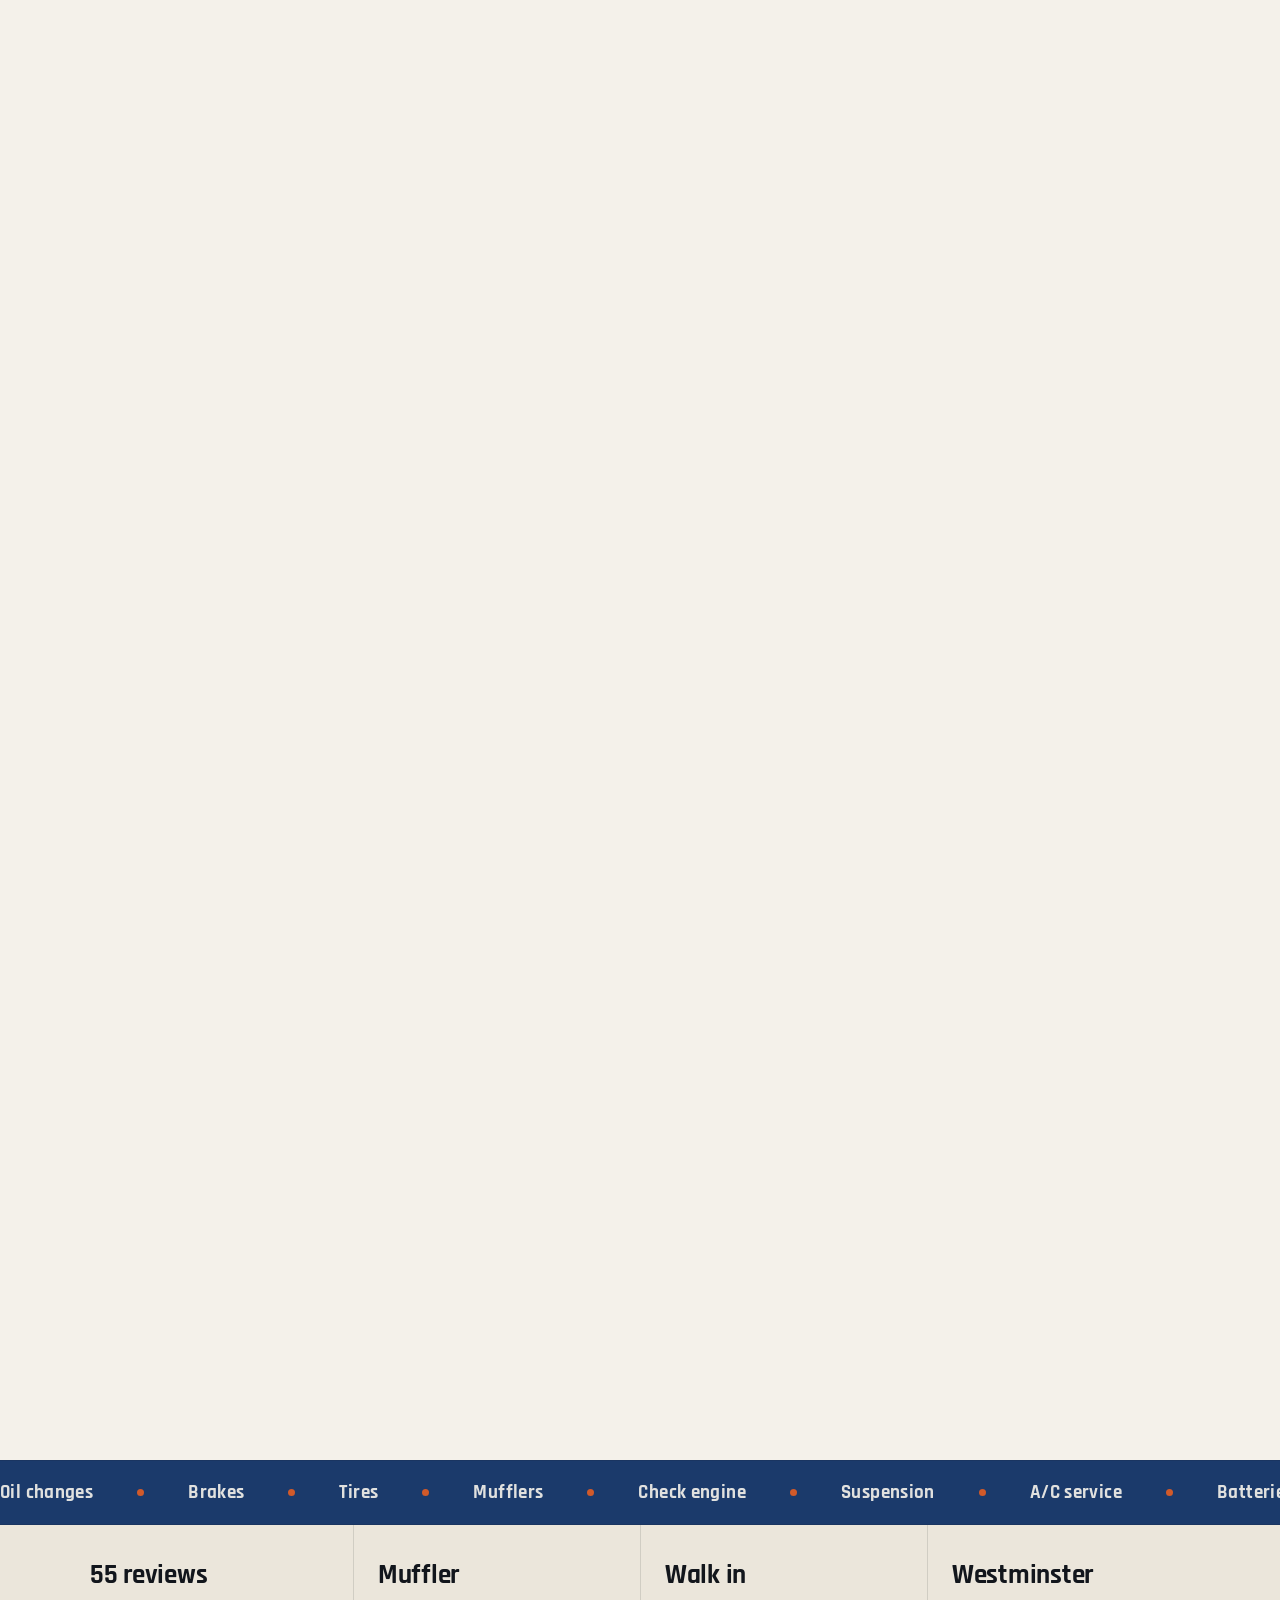
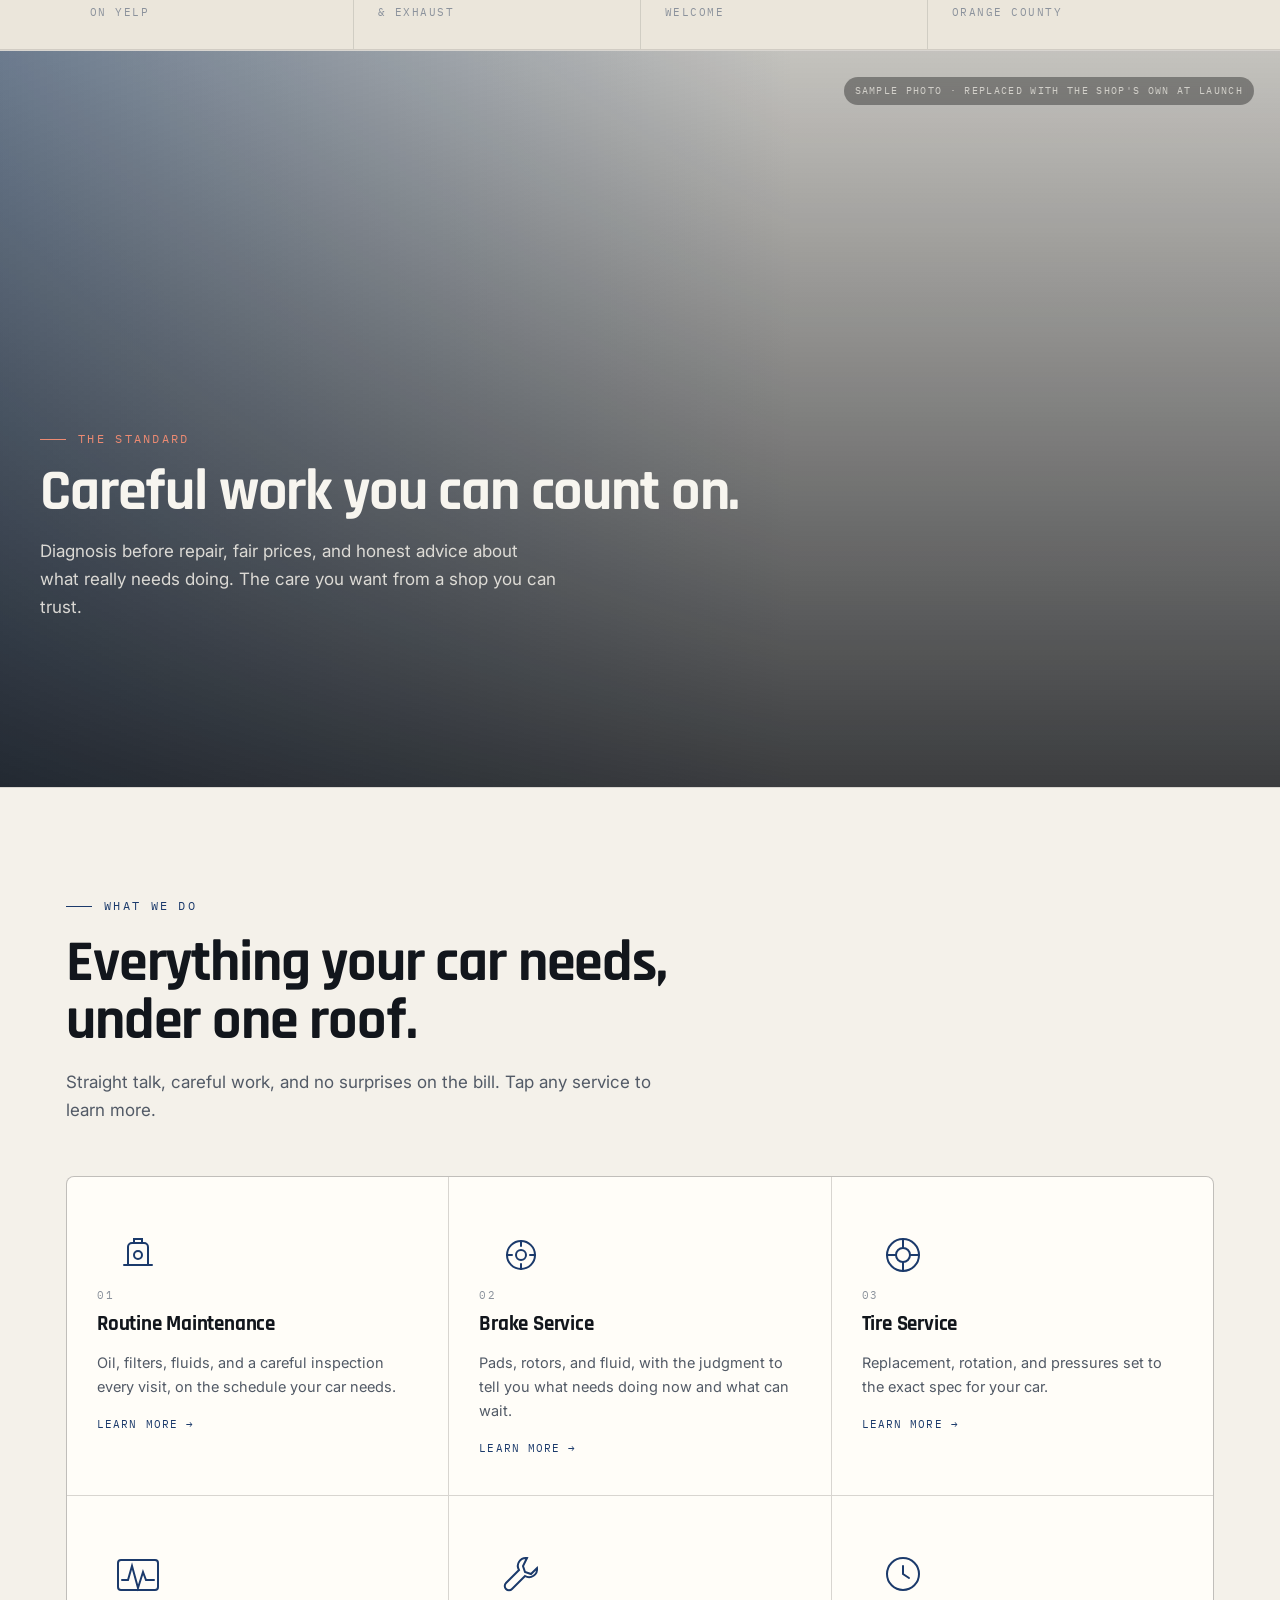
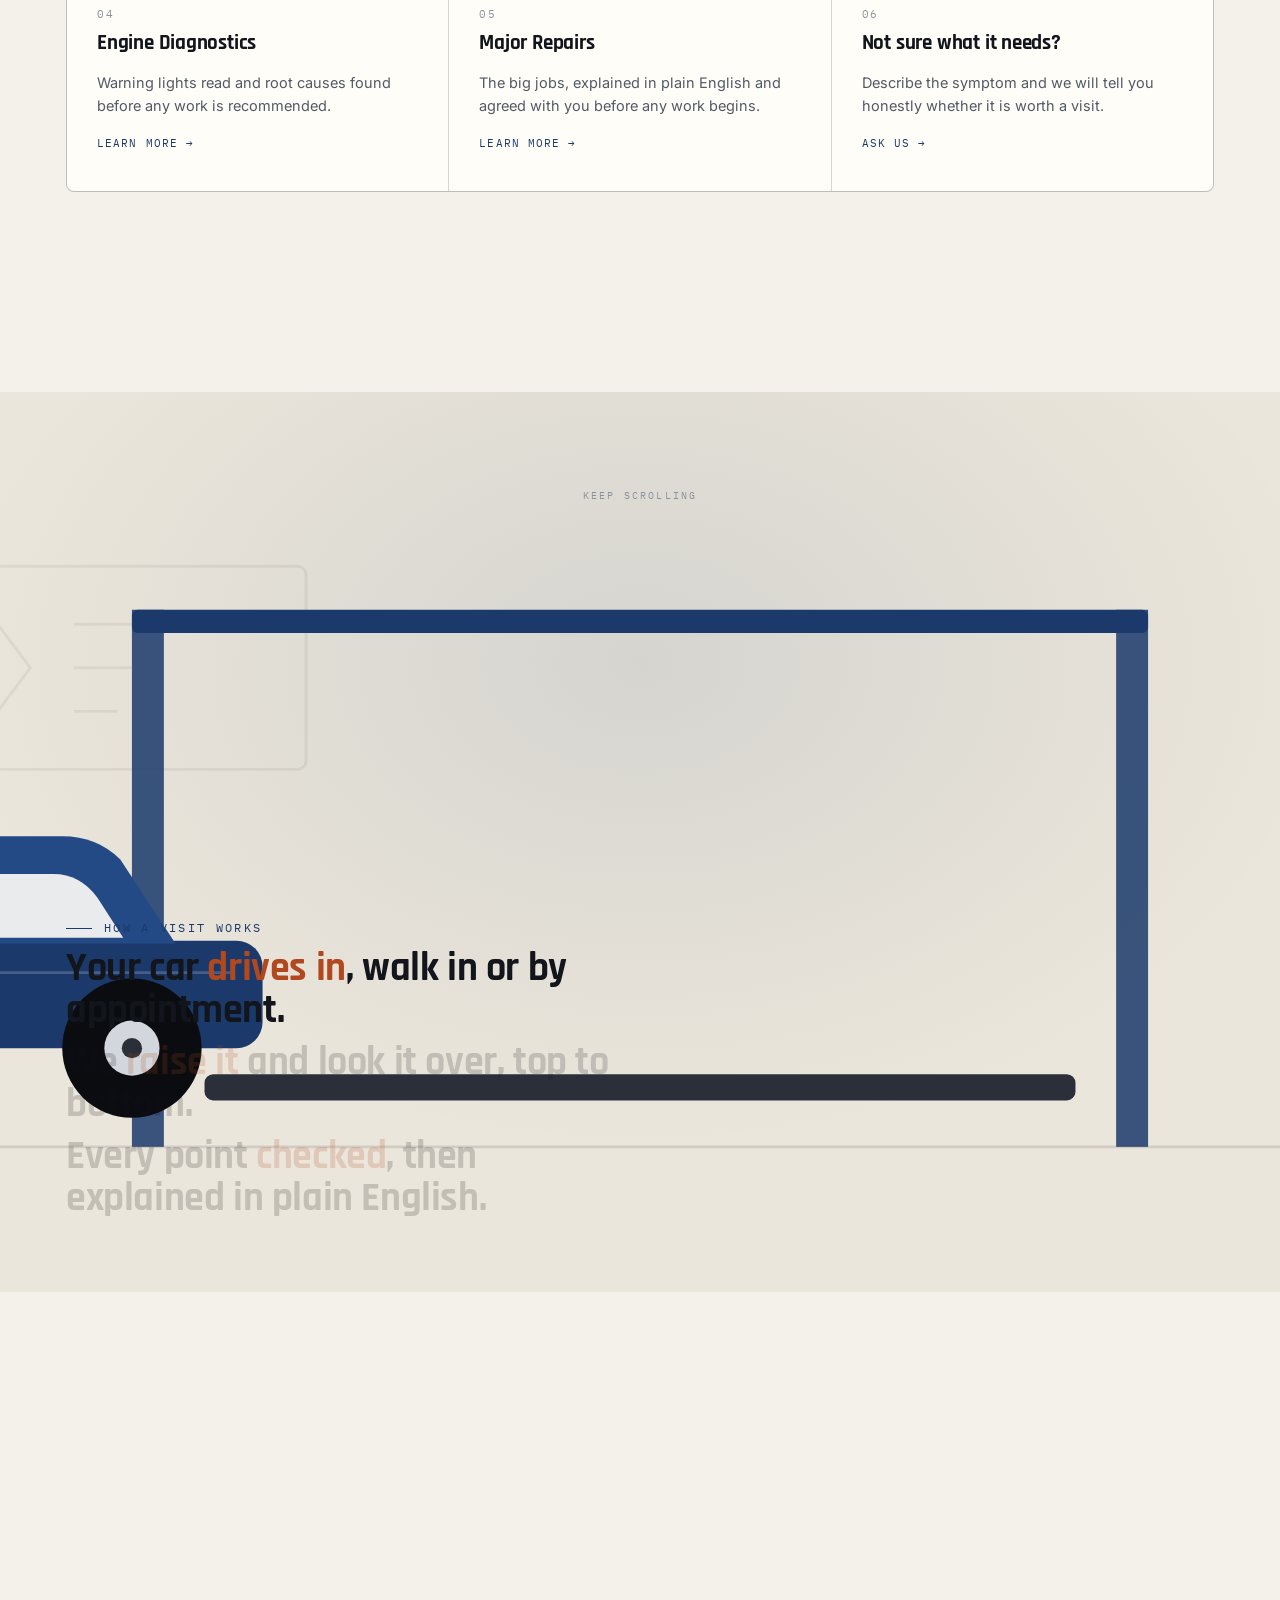
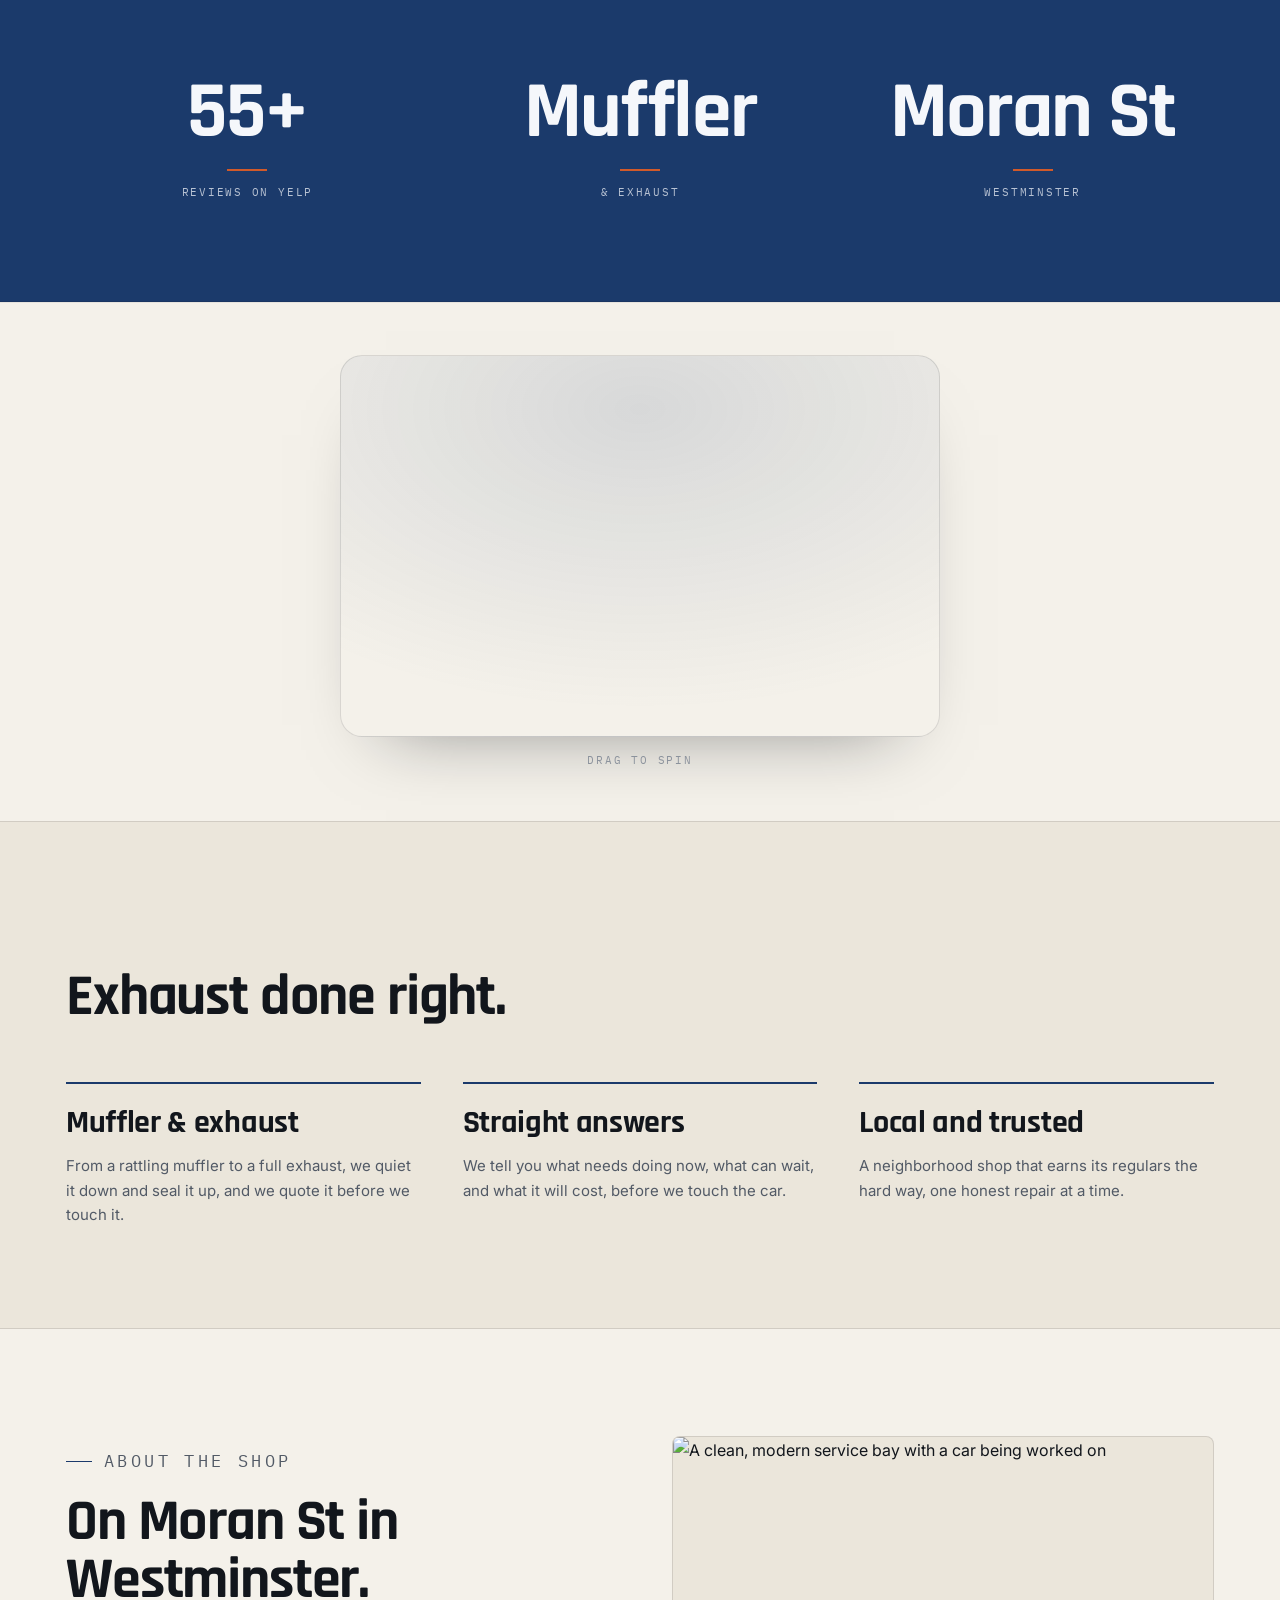
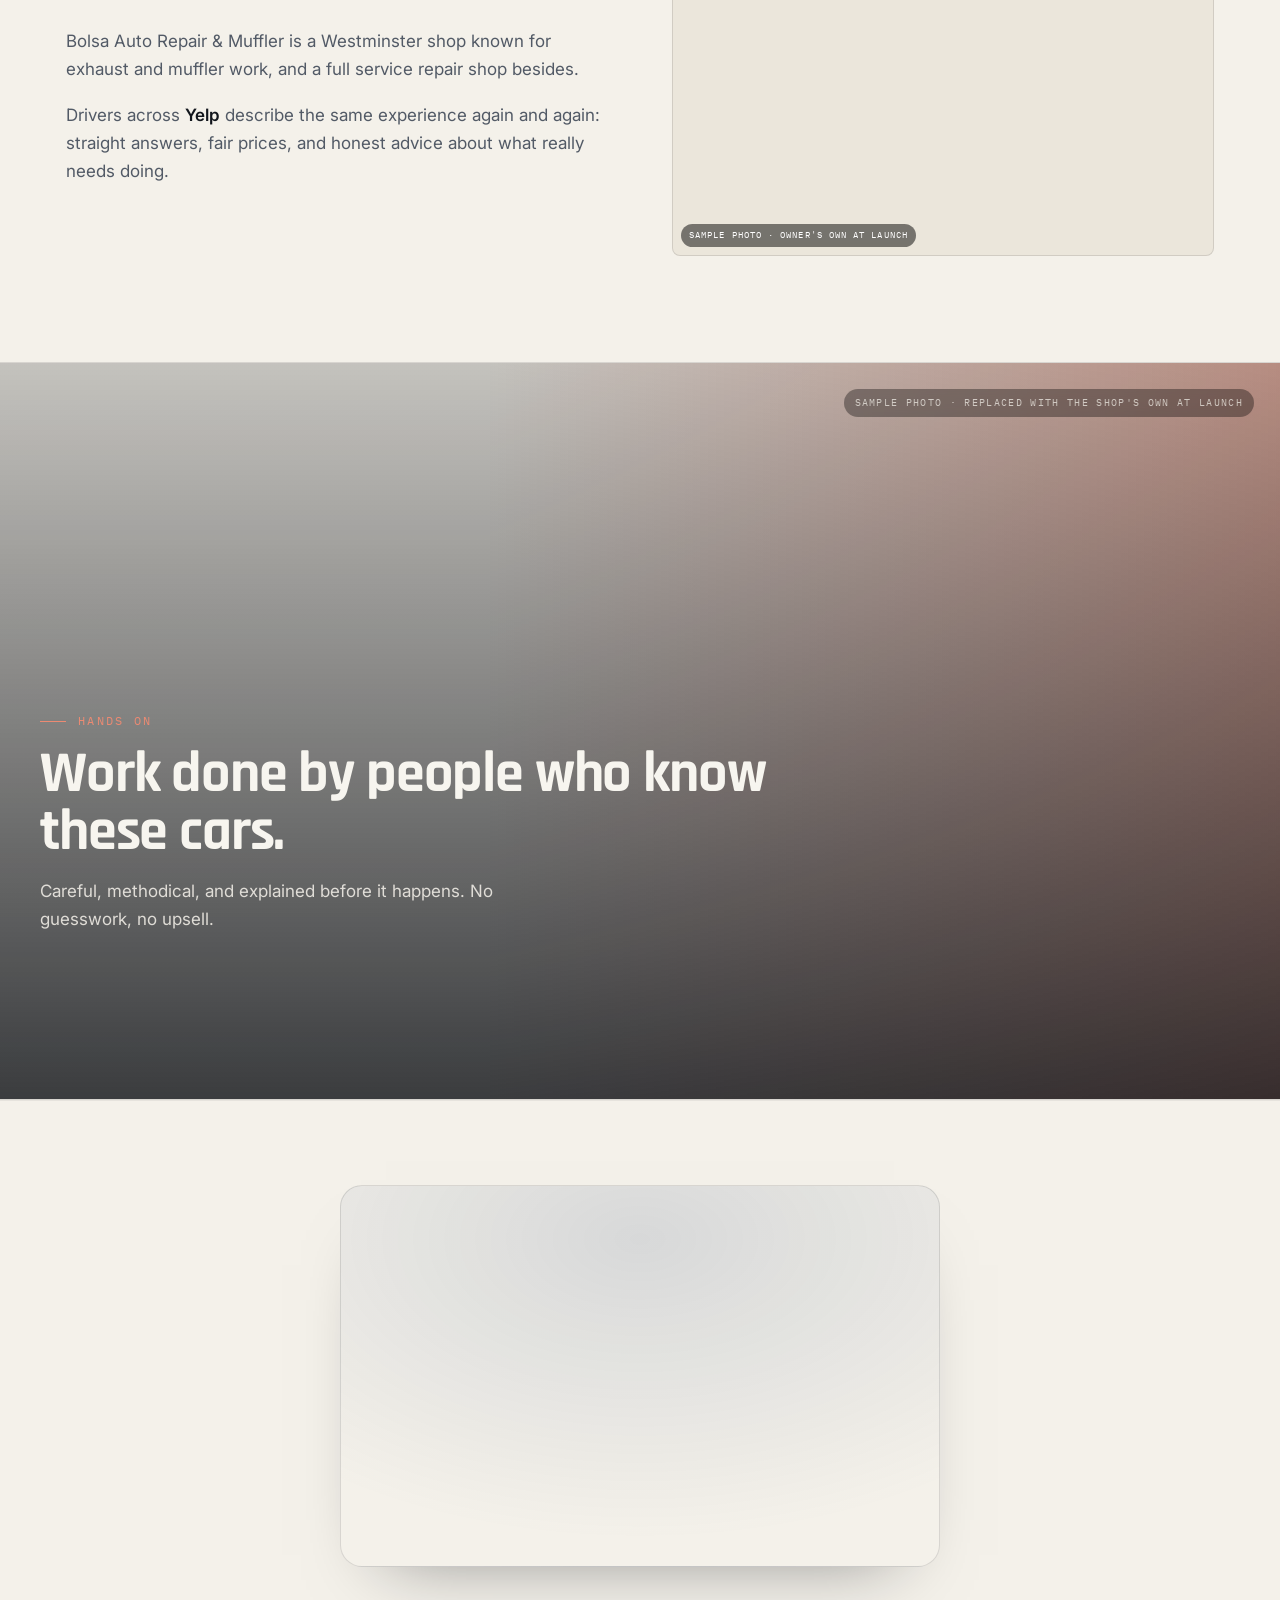
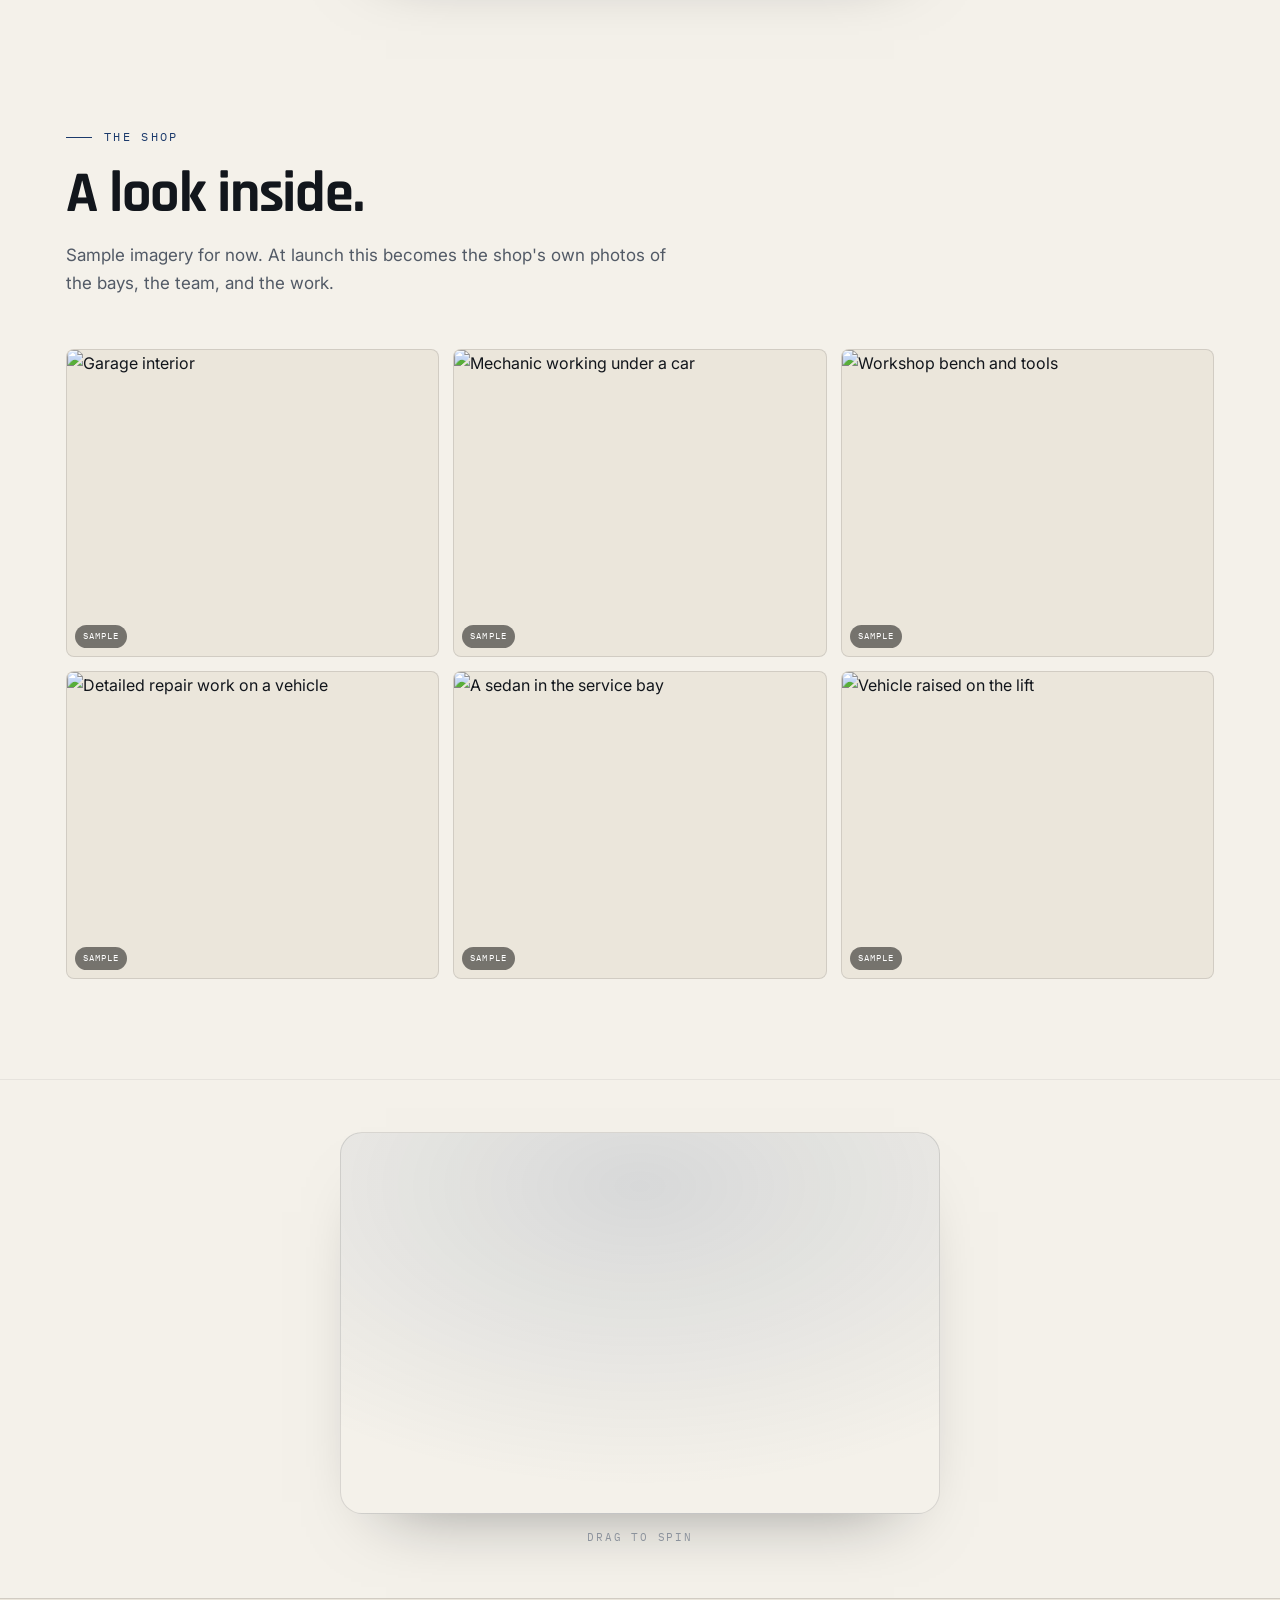
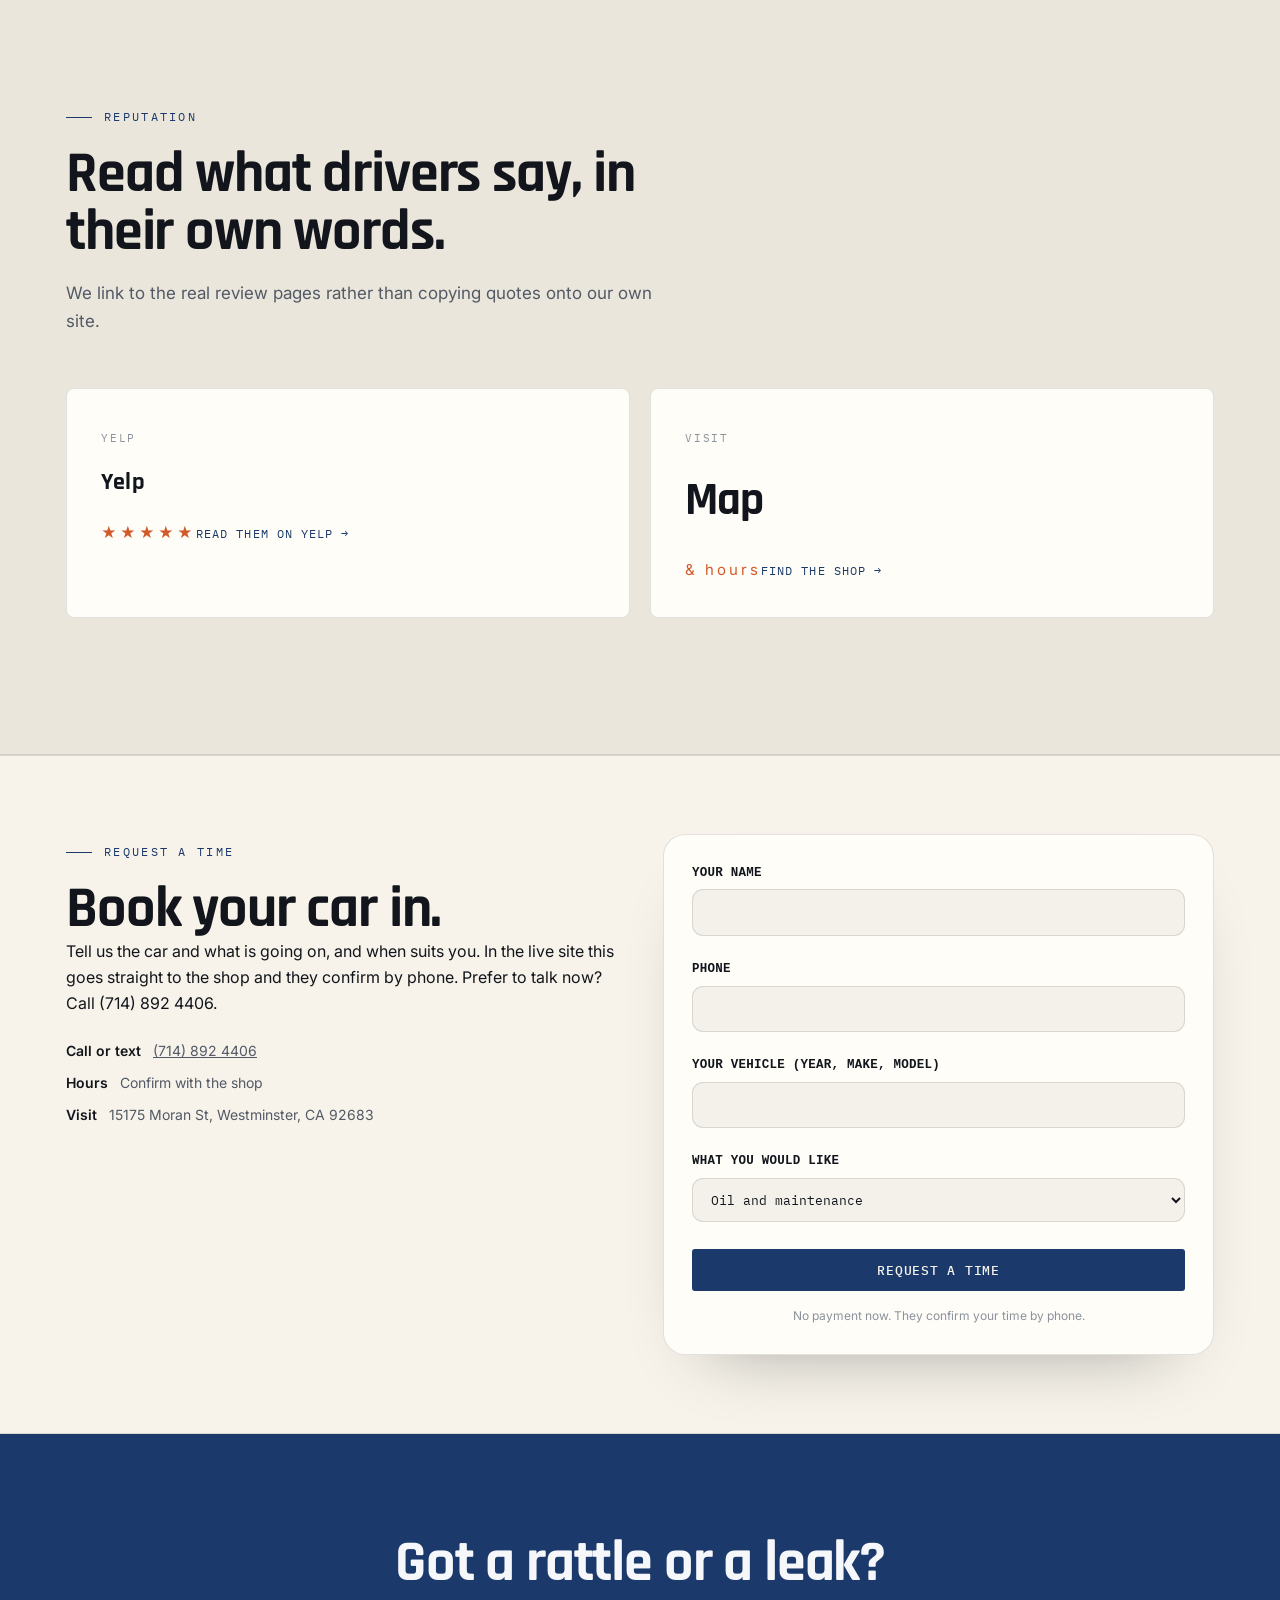
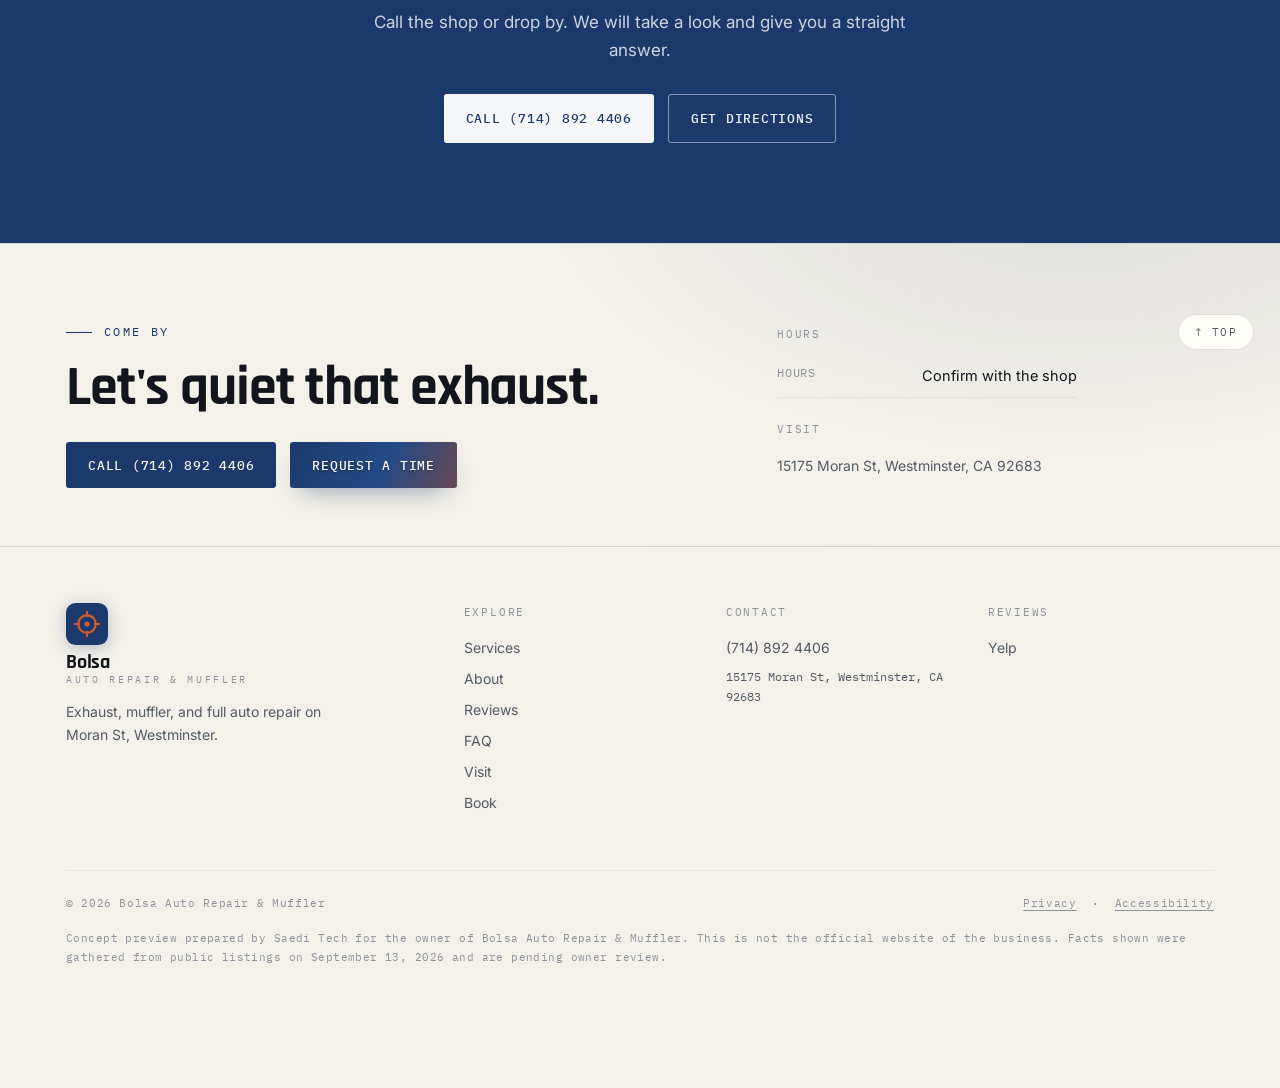
==== commit 5f86467c: "Fix 3D hero loading, page reveal, spread 3D across page, unique heroes, correct photos Co-Authored-B" ====
--- a/index.html
+++ b/index.html
@@ -162,9 +162,9 @@
 </section>
 
 <section class="obj3dband" aria-label="Interactive 3D Muffler">
-  <div class="wrap o3b">
+  <div class="wrap o3b o3b-solo">
     <div class="o3b-art up"><canvas class="obj3d" data-obj="muffler" data-accent="d15a2a" aria-label="Interactive 3D Muffler"></canvas></div>
-    <div class="o3b-copy up"><p class="kick">Interactive · Muffler</p><h2>Built in the browser, not a photo.</h2><p>Every one of these is a real interactive 3D model, drawn live. Drag it to spin it. The same craft goes into the whole site.</p><span class="drag">Drag to spin</span></div>
+    <span class="o3b-hint up">Drag to spin</span>
   </div>
 </section>
 <section id="why">
@@ -206,9 +206,9 @@
 </section>
 
 <section class="obj3dband alt" aria-label="Interactive 3D Brake rotor">
-  <div class="wrap o3b">
+  <div class="wrap o3b o3b-solo">
     <div class="o3b-art up"><canvas class="obj3d" data-obj="wheel" data-accent="1b3a6b" aria-label="Interactive 3D Alloy wheel"></canvas></div>
-    <div class="o3b-copy up"><p class="kick">Interactive · Alloy wheel</p><h2>Real 3D, right on the page.</h2><p>No video, no image. A true model you can grab and turn, the kind of detail that makes a site feel built, not bought.</p><span class="drag">Drag to spin</span></div>
+    <span class="o3b-hint up">Drag to spin</span>
   </div>
 </section>
 <section id="gallery">
@@ -229,9 +229,9 @@
 
 
 <section class="obj3dband" aria-label="Interactive 3D Engine block">
-  <div class="wrap o3b">
+  <div class="wrap o3b o3b-solo">
     <div class="o3b-art up"><canvas class="obj3d" data-obj="gear" aria-label="Interactive 3D Timing gear"></canvas></div>
-    <div class="o3b-copy up"><p class="kick">Interactive · Timing gear</p><h2>A little motion, on purpose.</h2><p>Small interactive touches like this are what make a page memorable. Drag it around and see.</p><span class="drag">Drag to spin</span></div>
+    <span class="o3b-hint up">Drag to spin</span>
   </div>
 </section>
 <section id="reviews" class="band">
--- a/assets/site.css
+++ b/assets/site.css
@@ -432,3 +432,9 @@
 .navlinks a[href$="#book"]::after{display:none !important}
 /* ---- footer reveal + CTA polish ---- */
 .foot-hero .foot-cta h2{transition:transform .7s var(--ease),opacity .7s var(--ease)}
+
+/* ---- 3D moments: object only, no marketing copy (beauty) ---- */
+.obj3dband{padding:52px 0}
+.obj3dband .o3b.o3b-solo{flex-direction:column;align-items:center;gap:14px}
+.obj3dband .o3b-solo .o3b-art{flex:0 1 auto;width:100%;max-width:600px}
+.obj3dband .o3b-solo .o3b-hint{font-family:'IBM Plex Mono',monospace;font-size:11px;letter-spacing:.16em;text-transform:uppercase;color:var(--faint)}
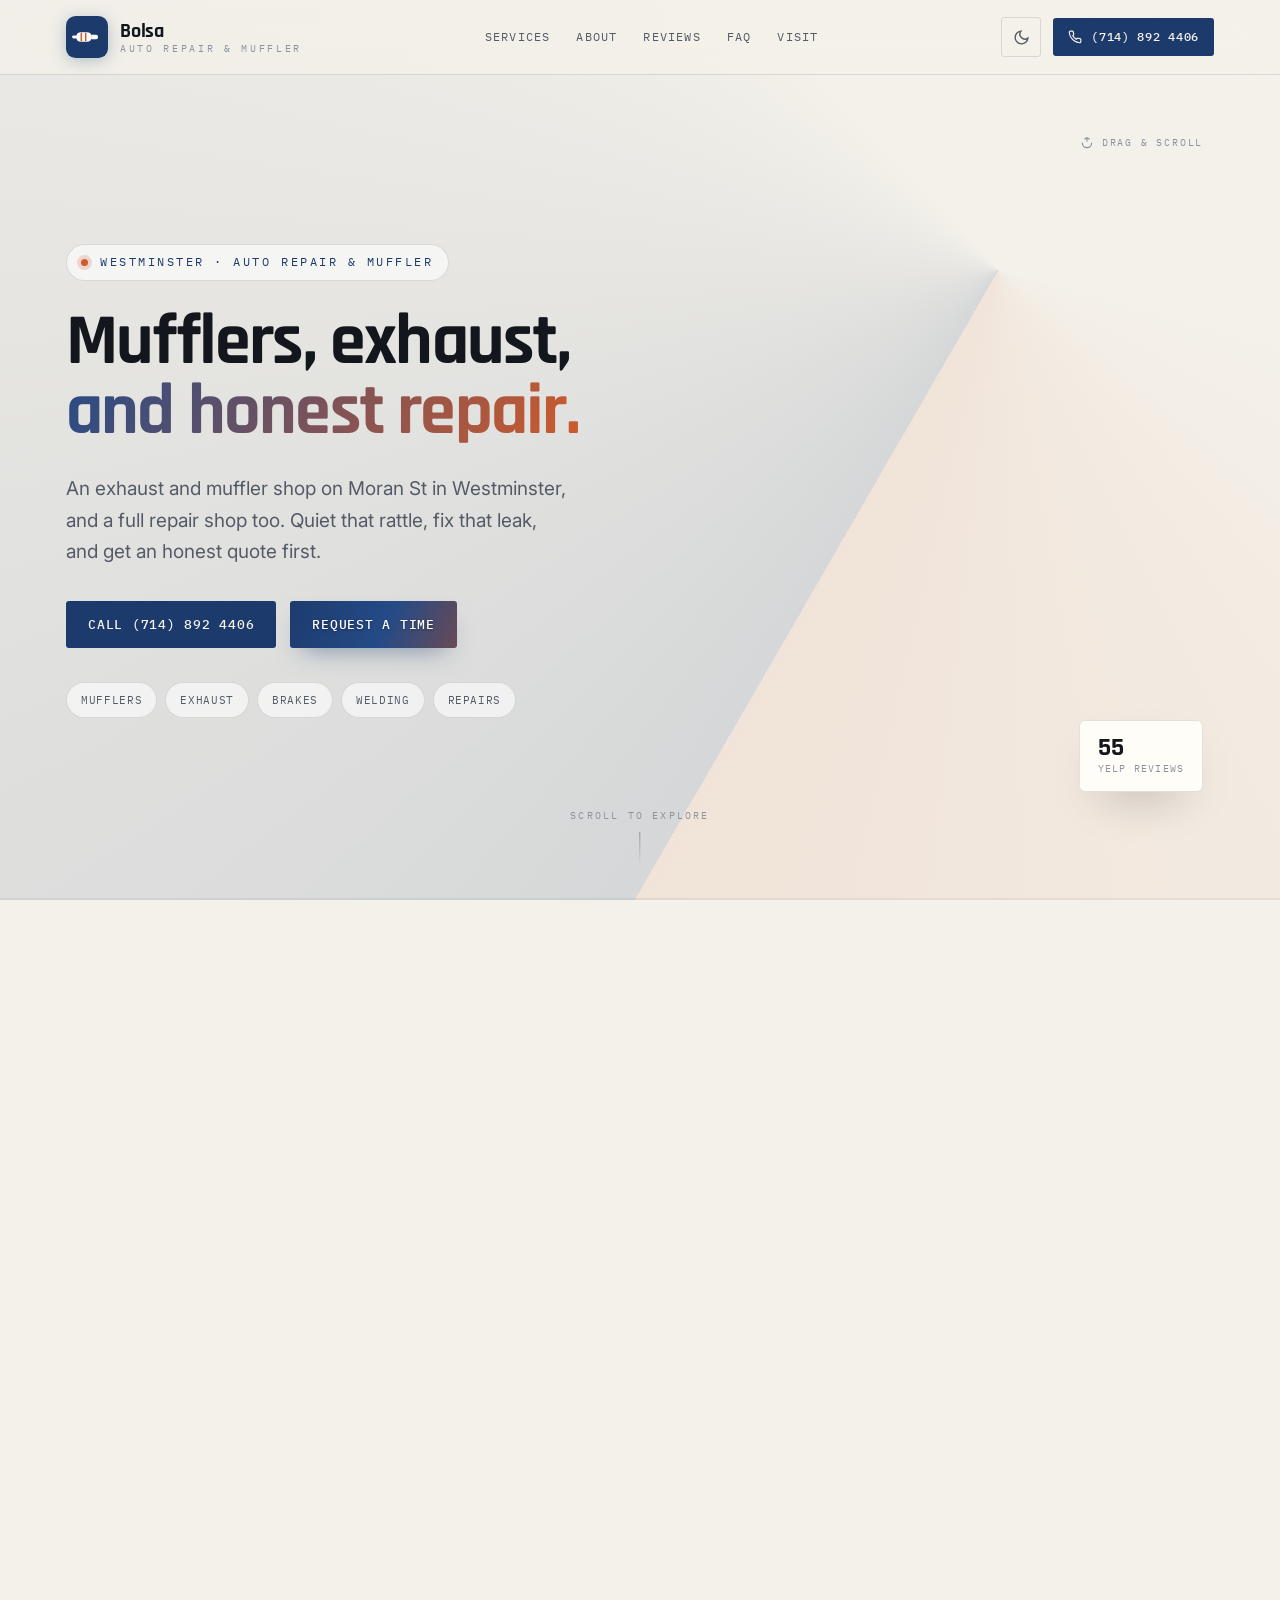
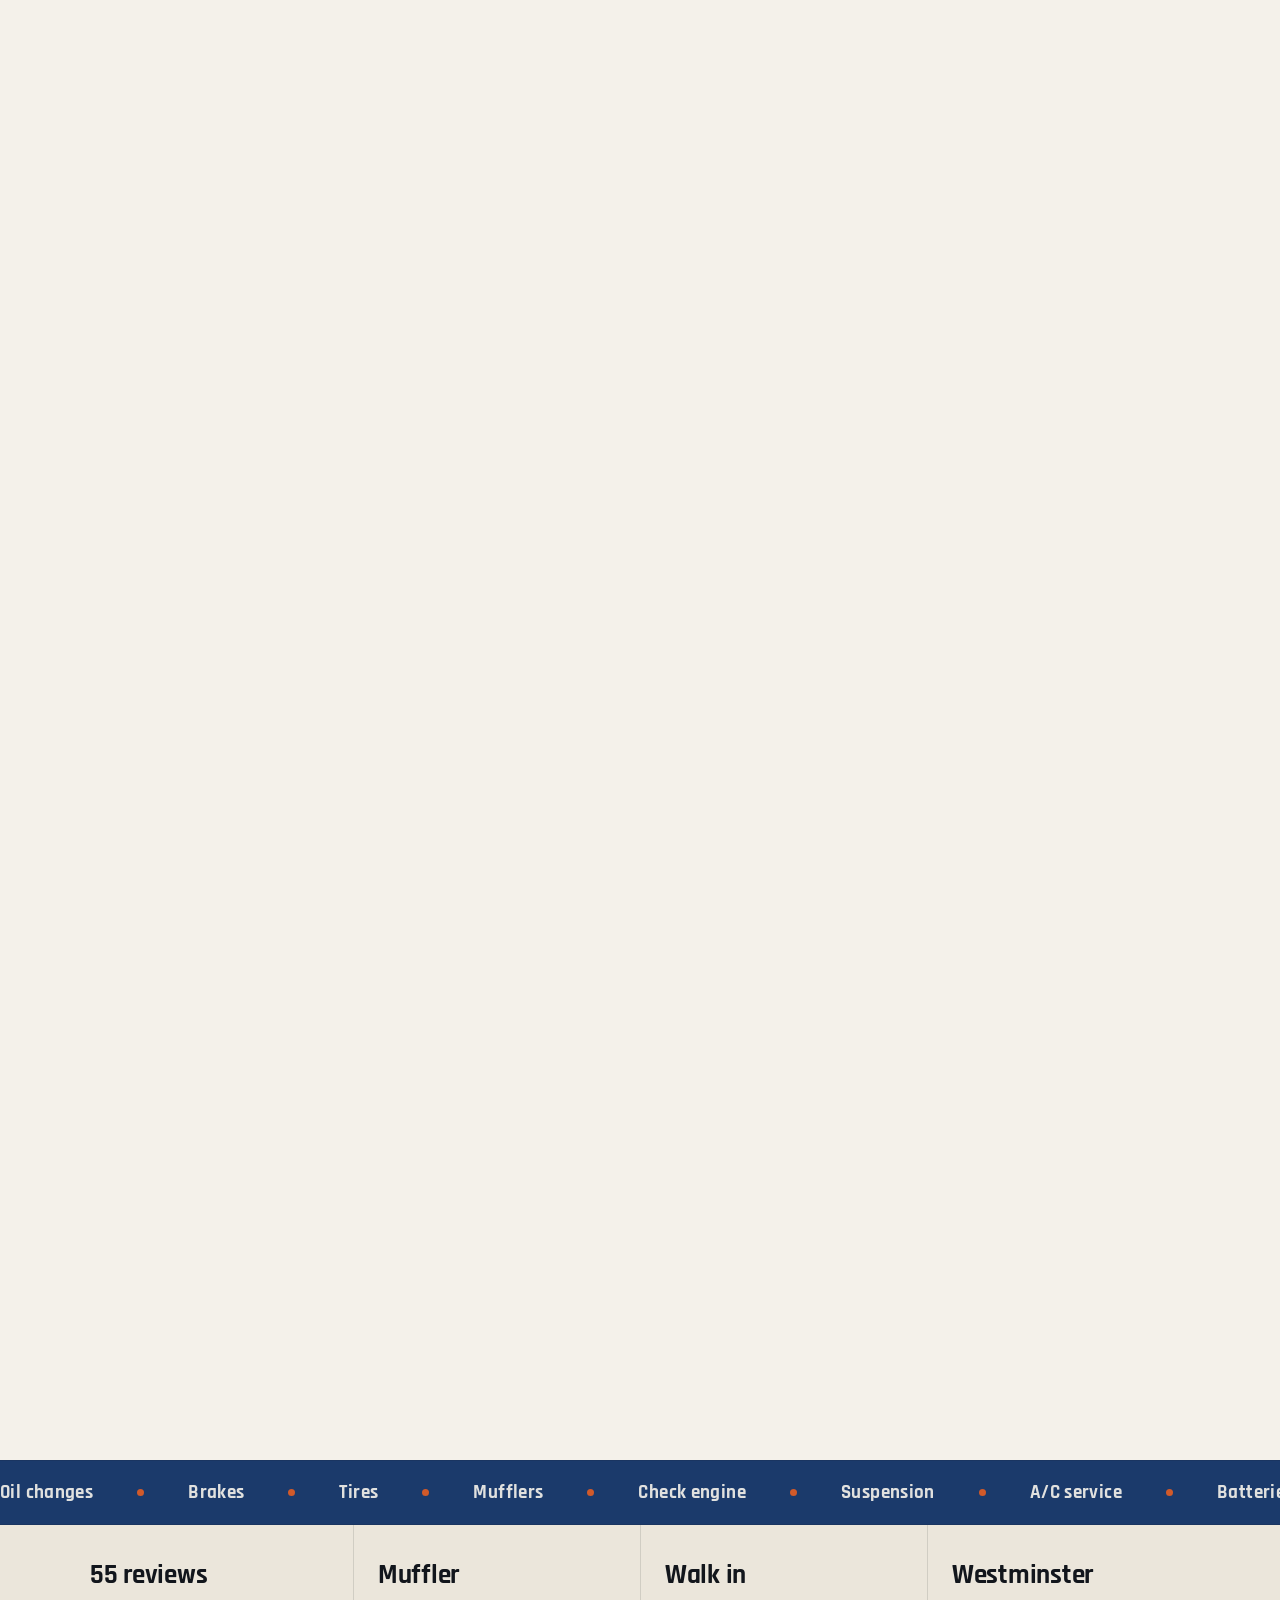
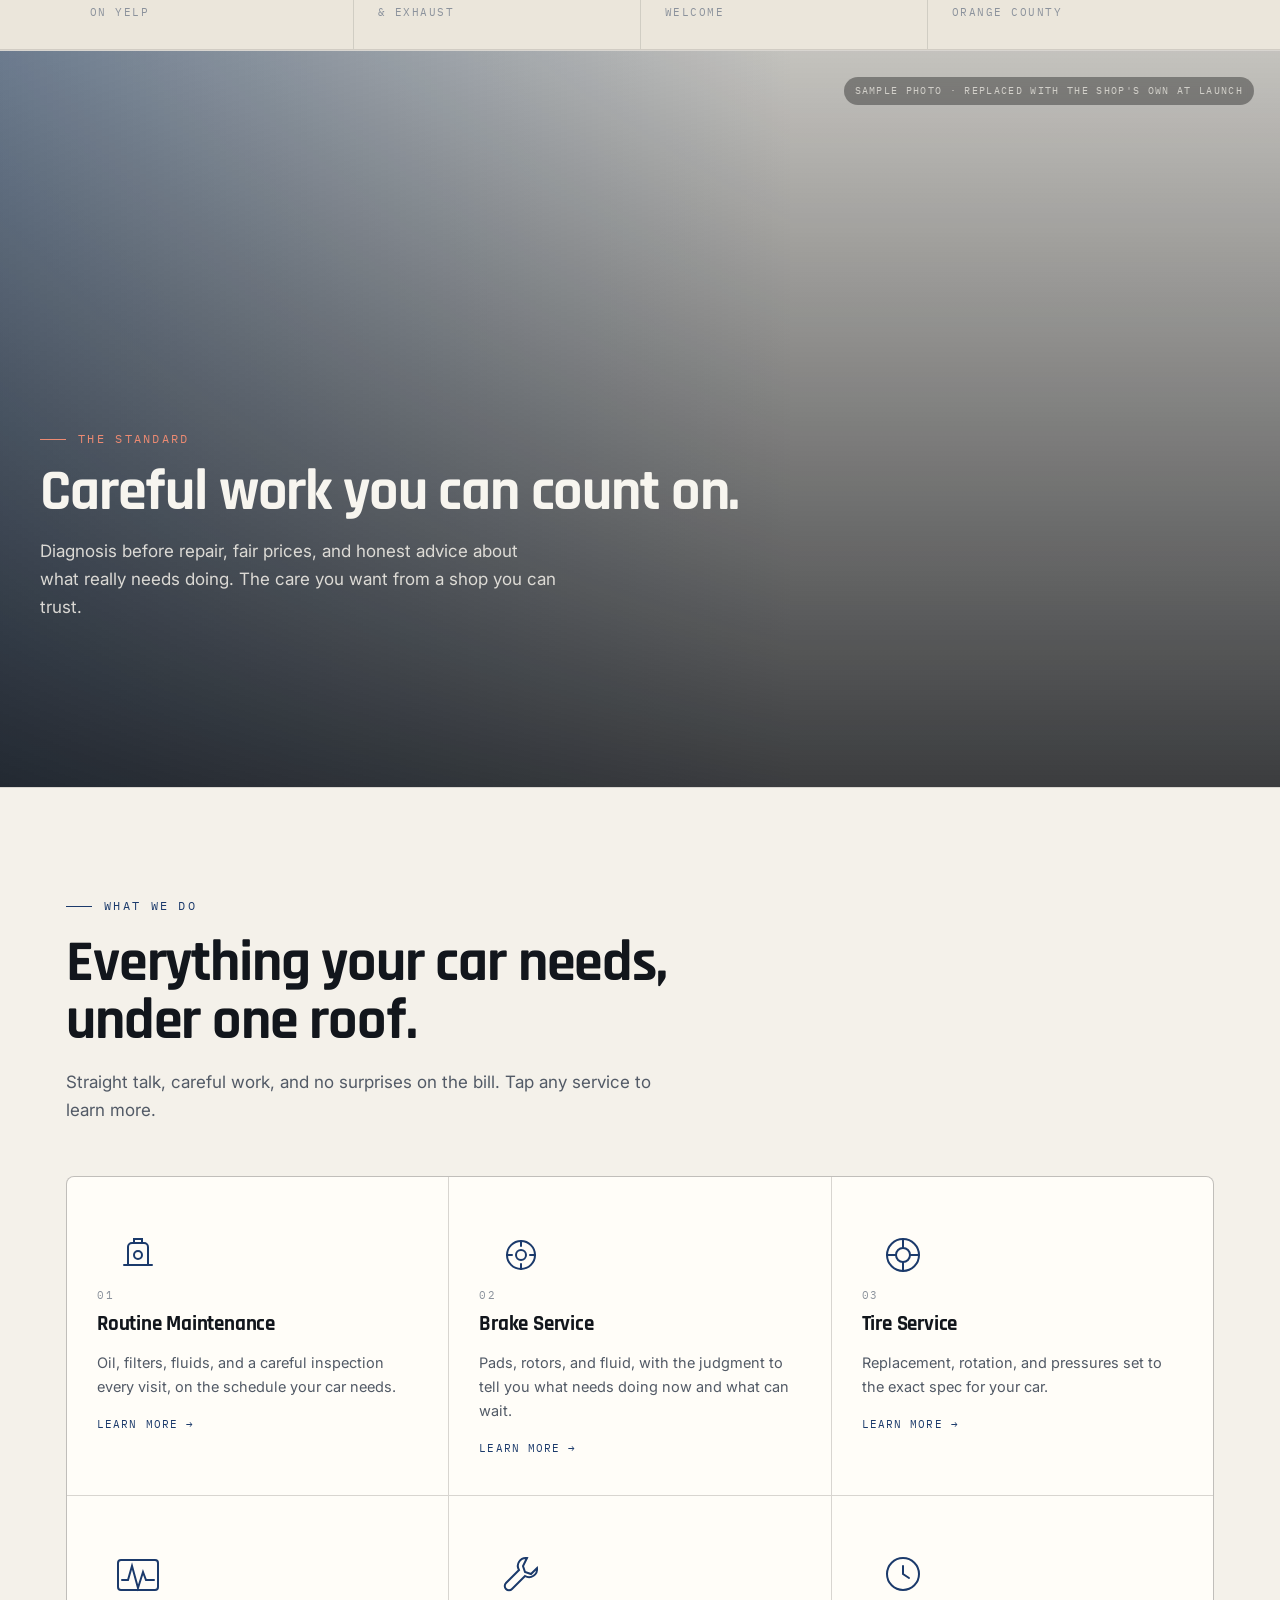
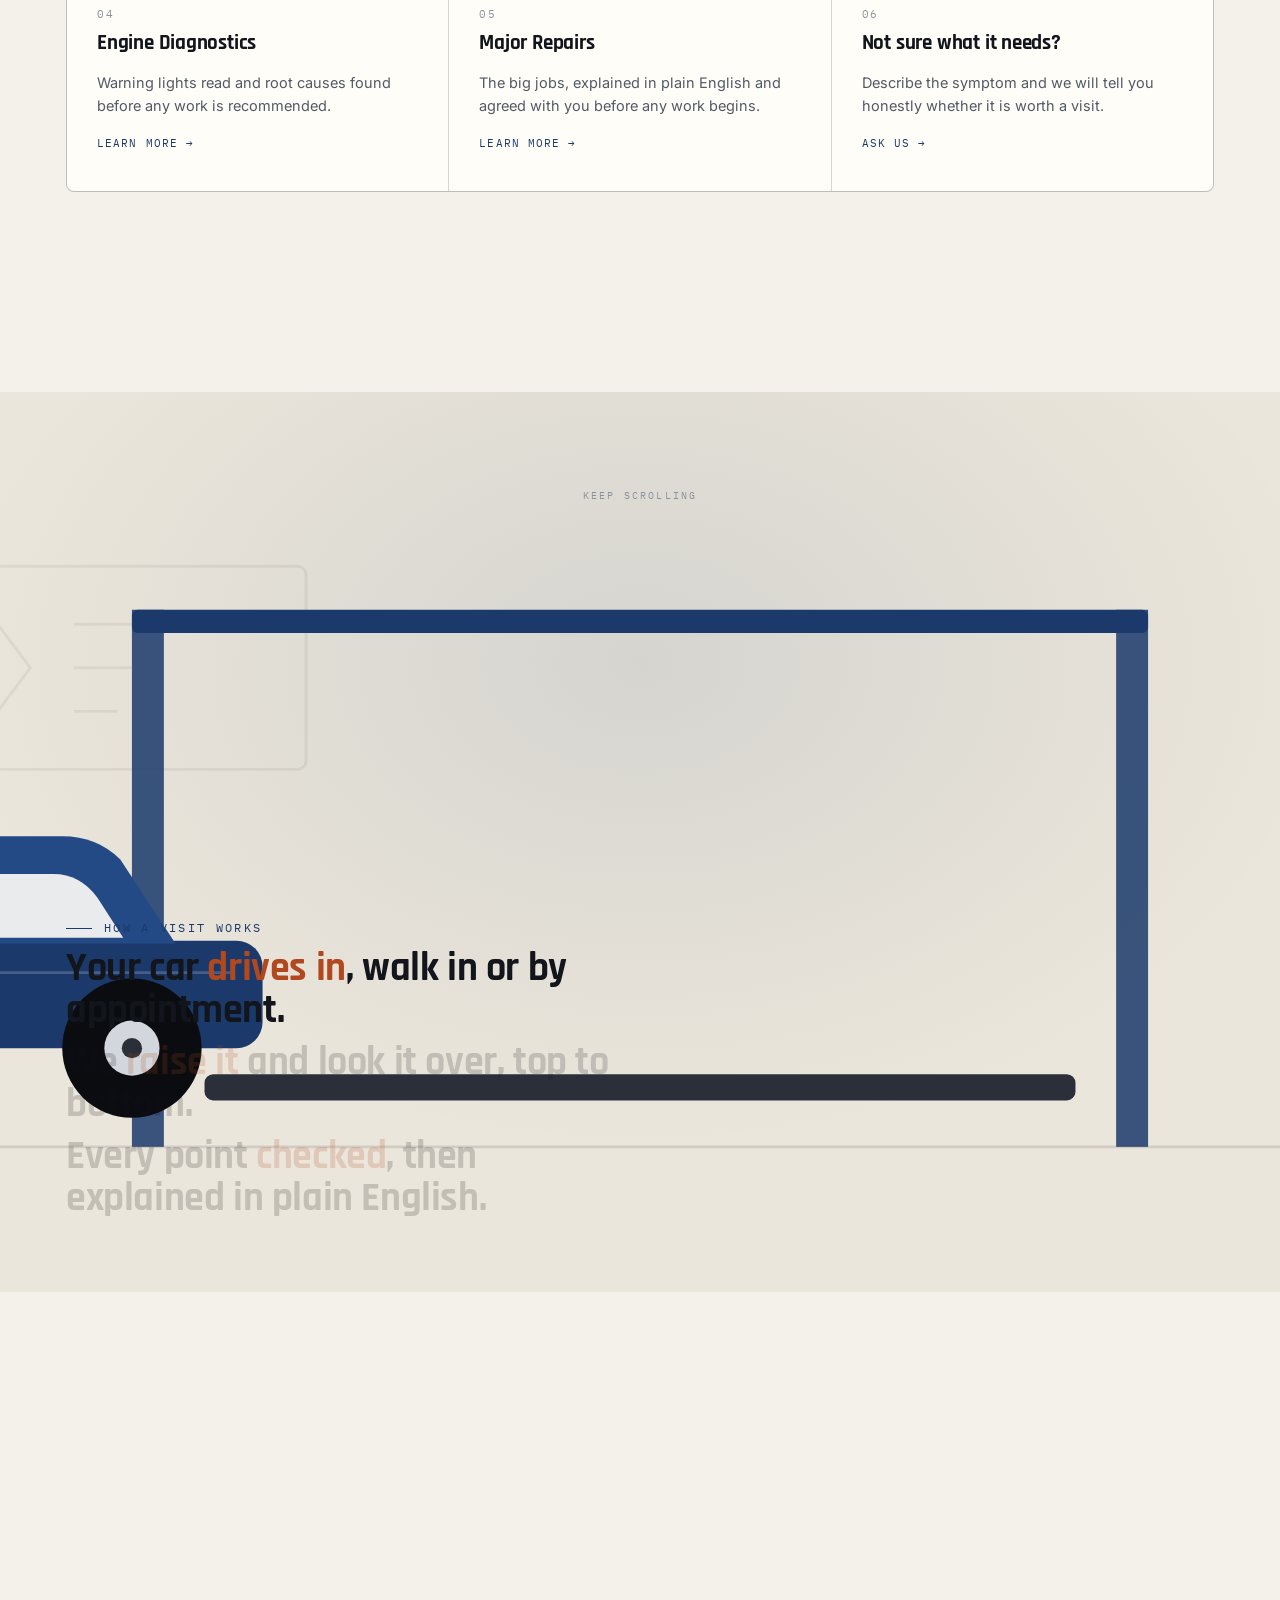
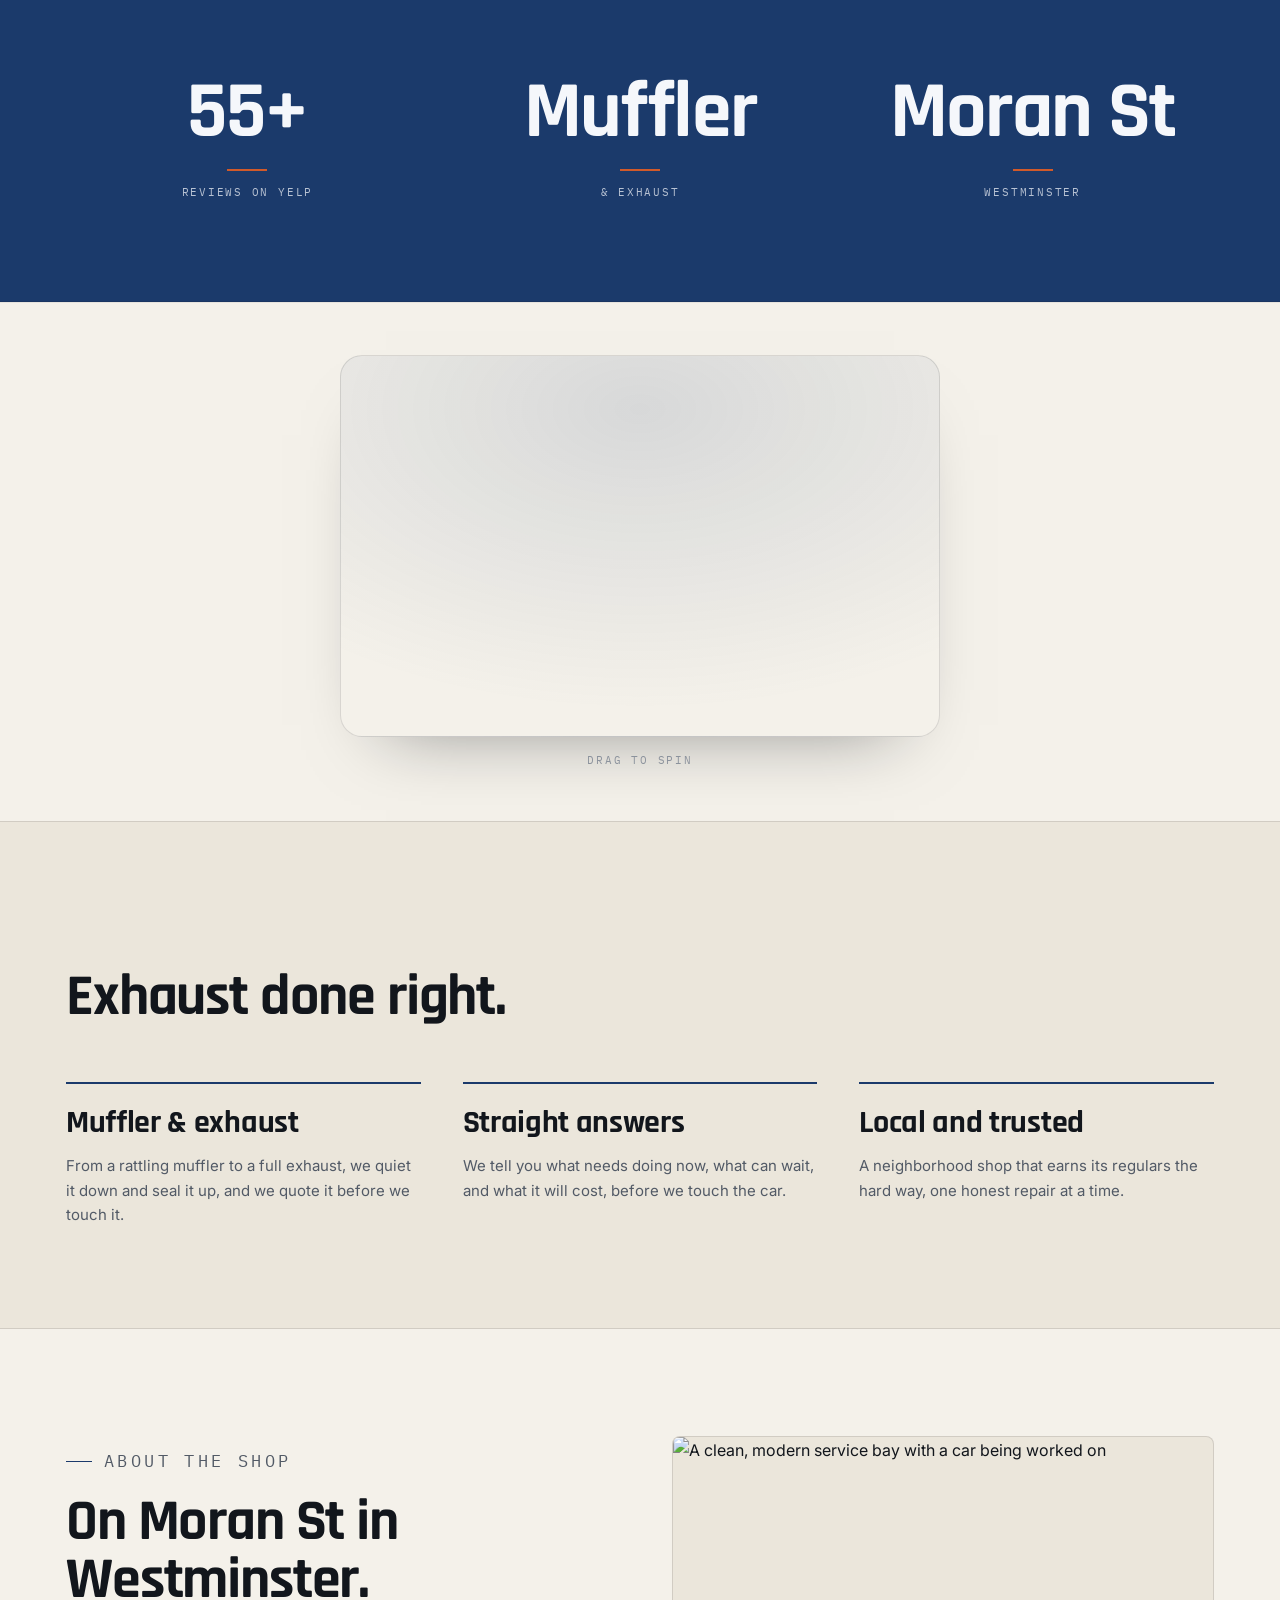
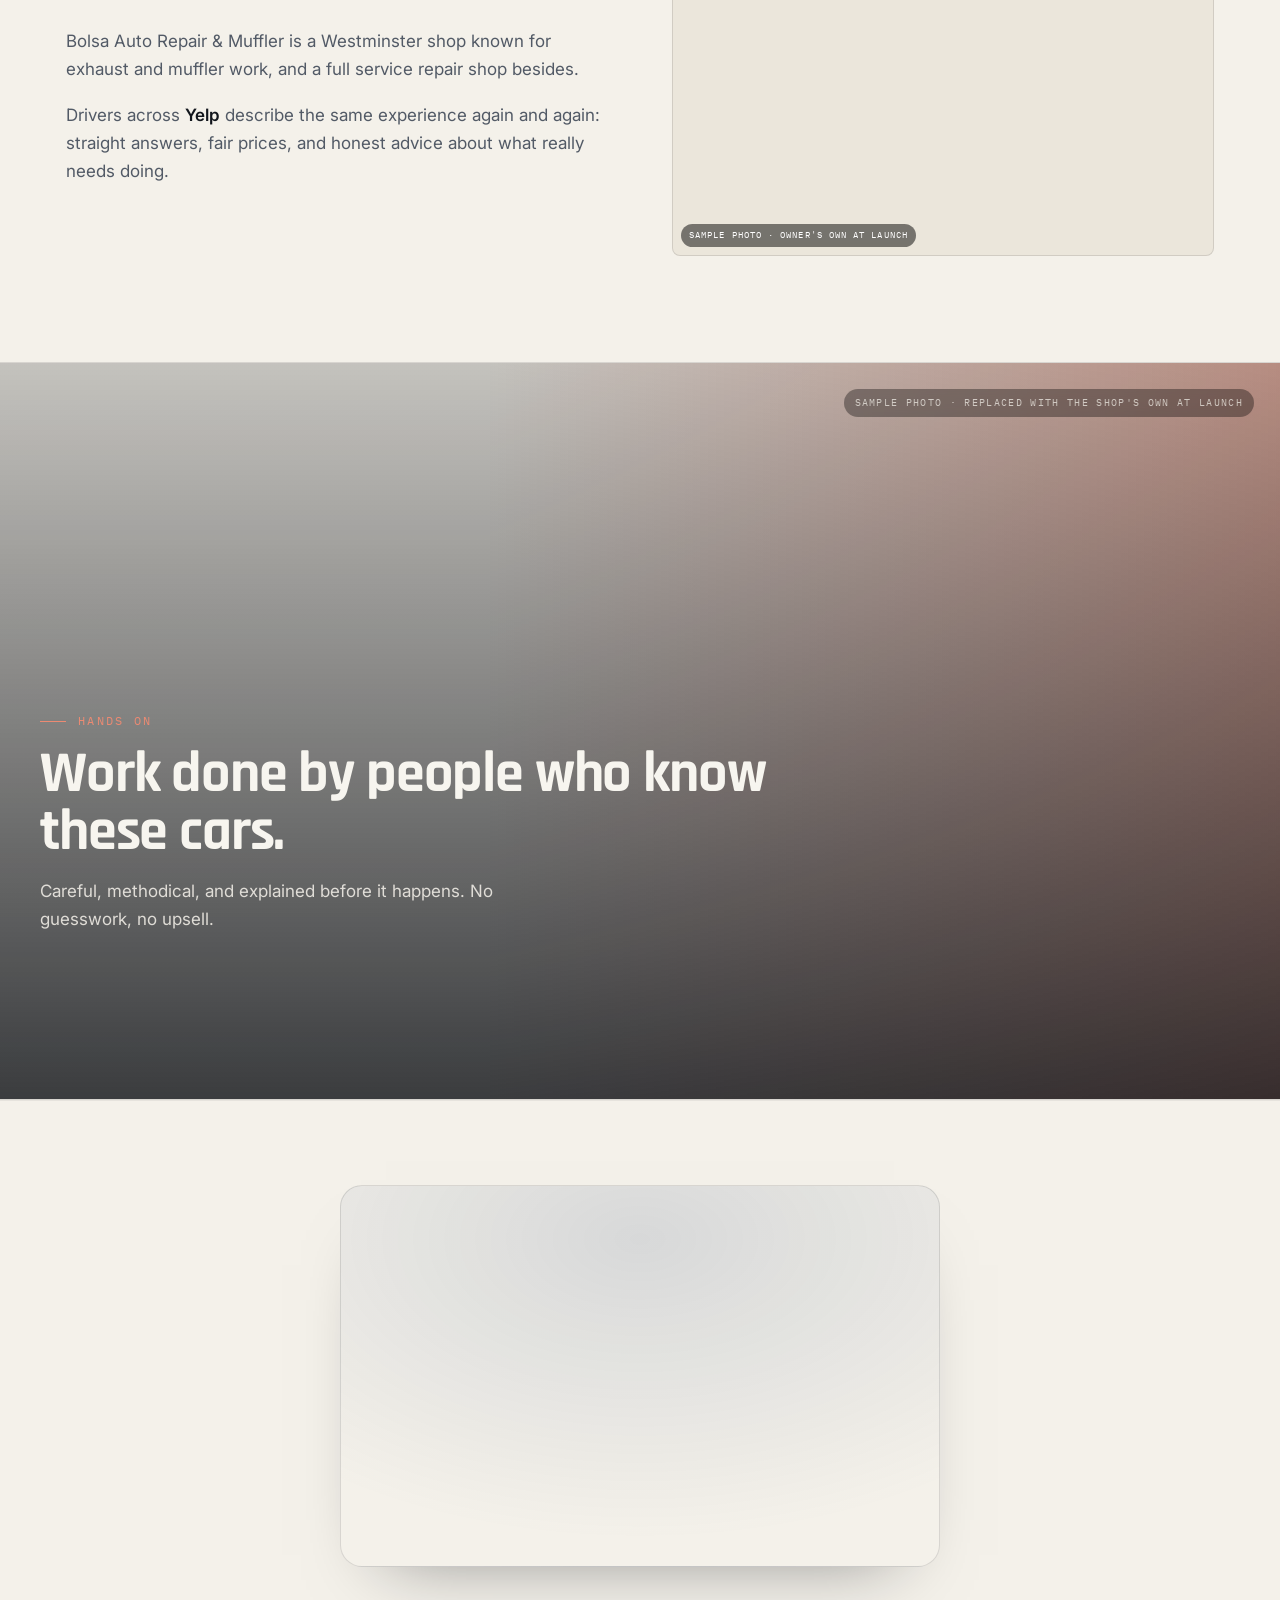
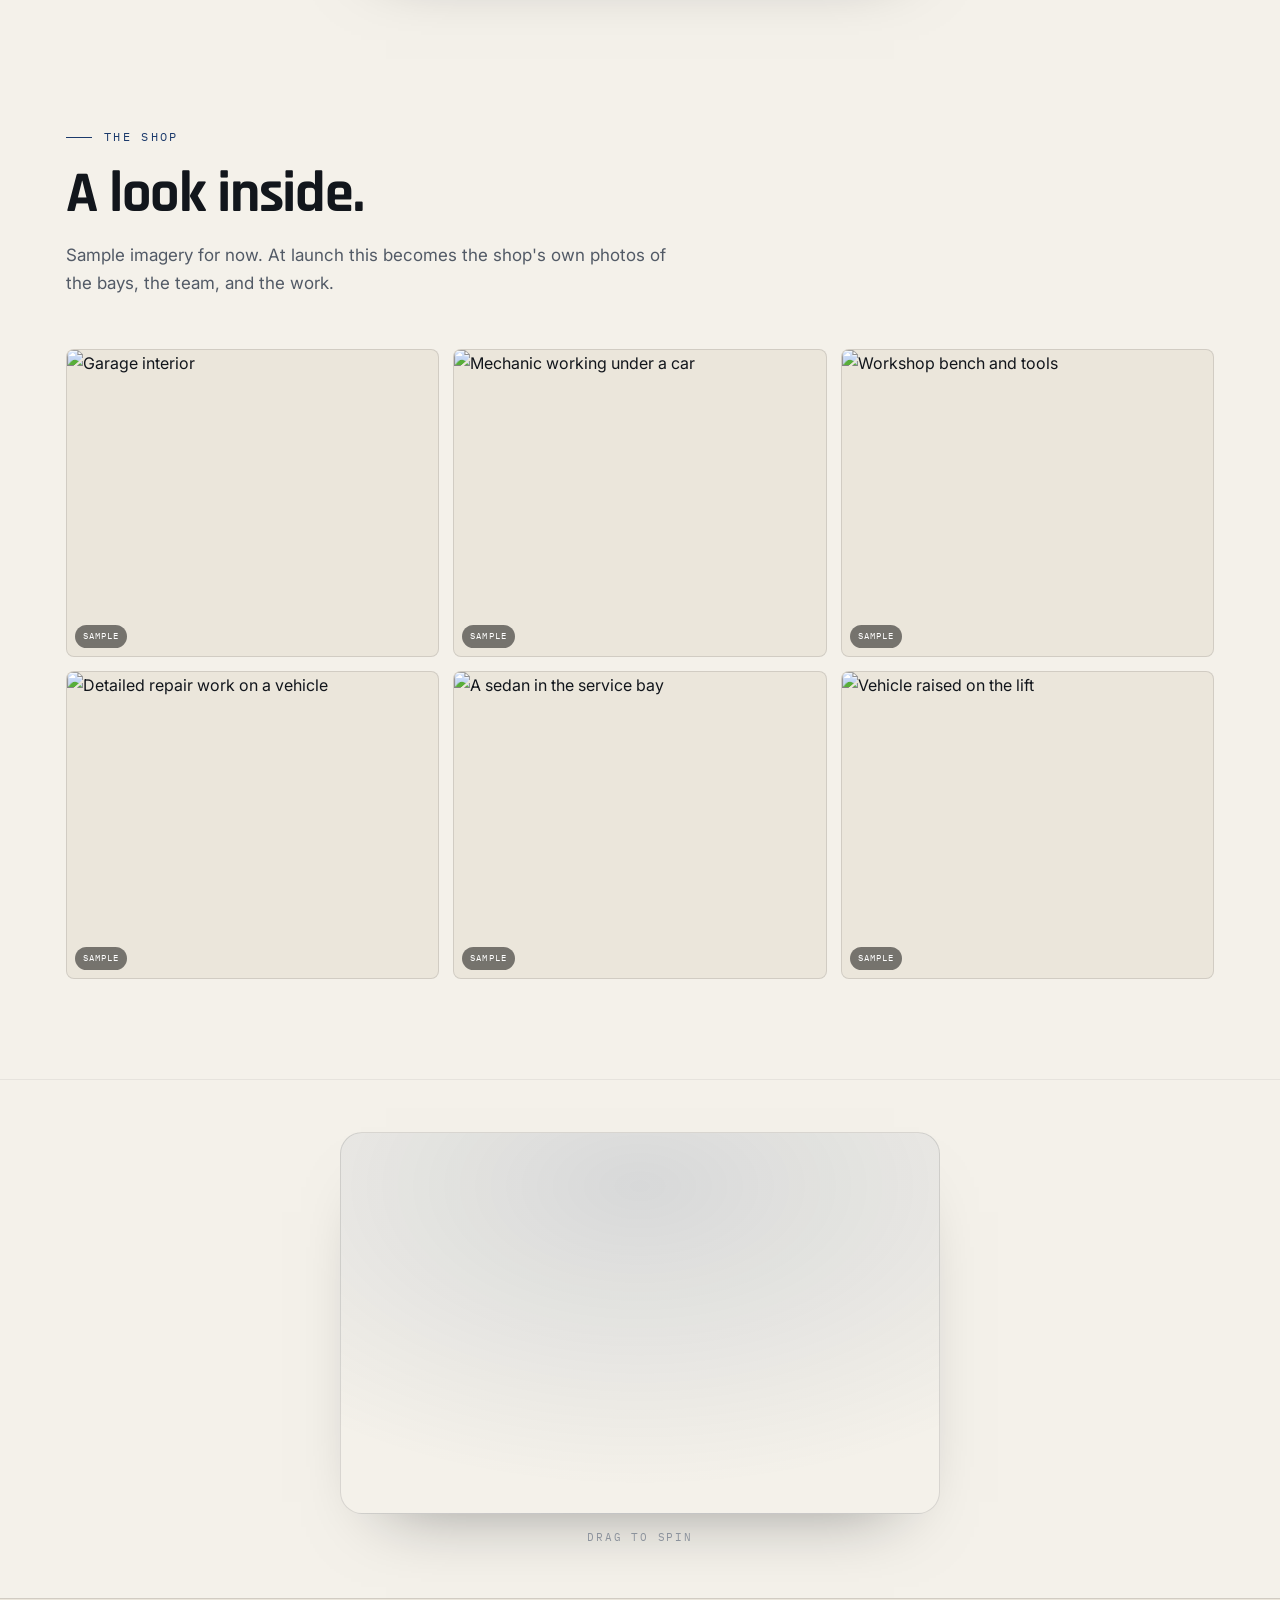
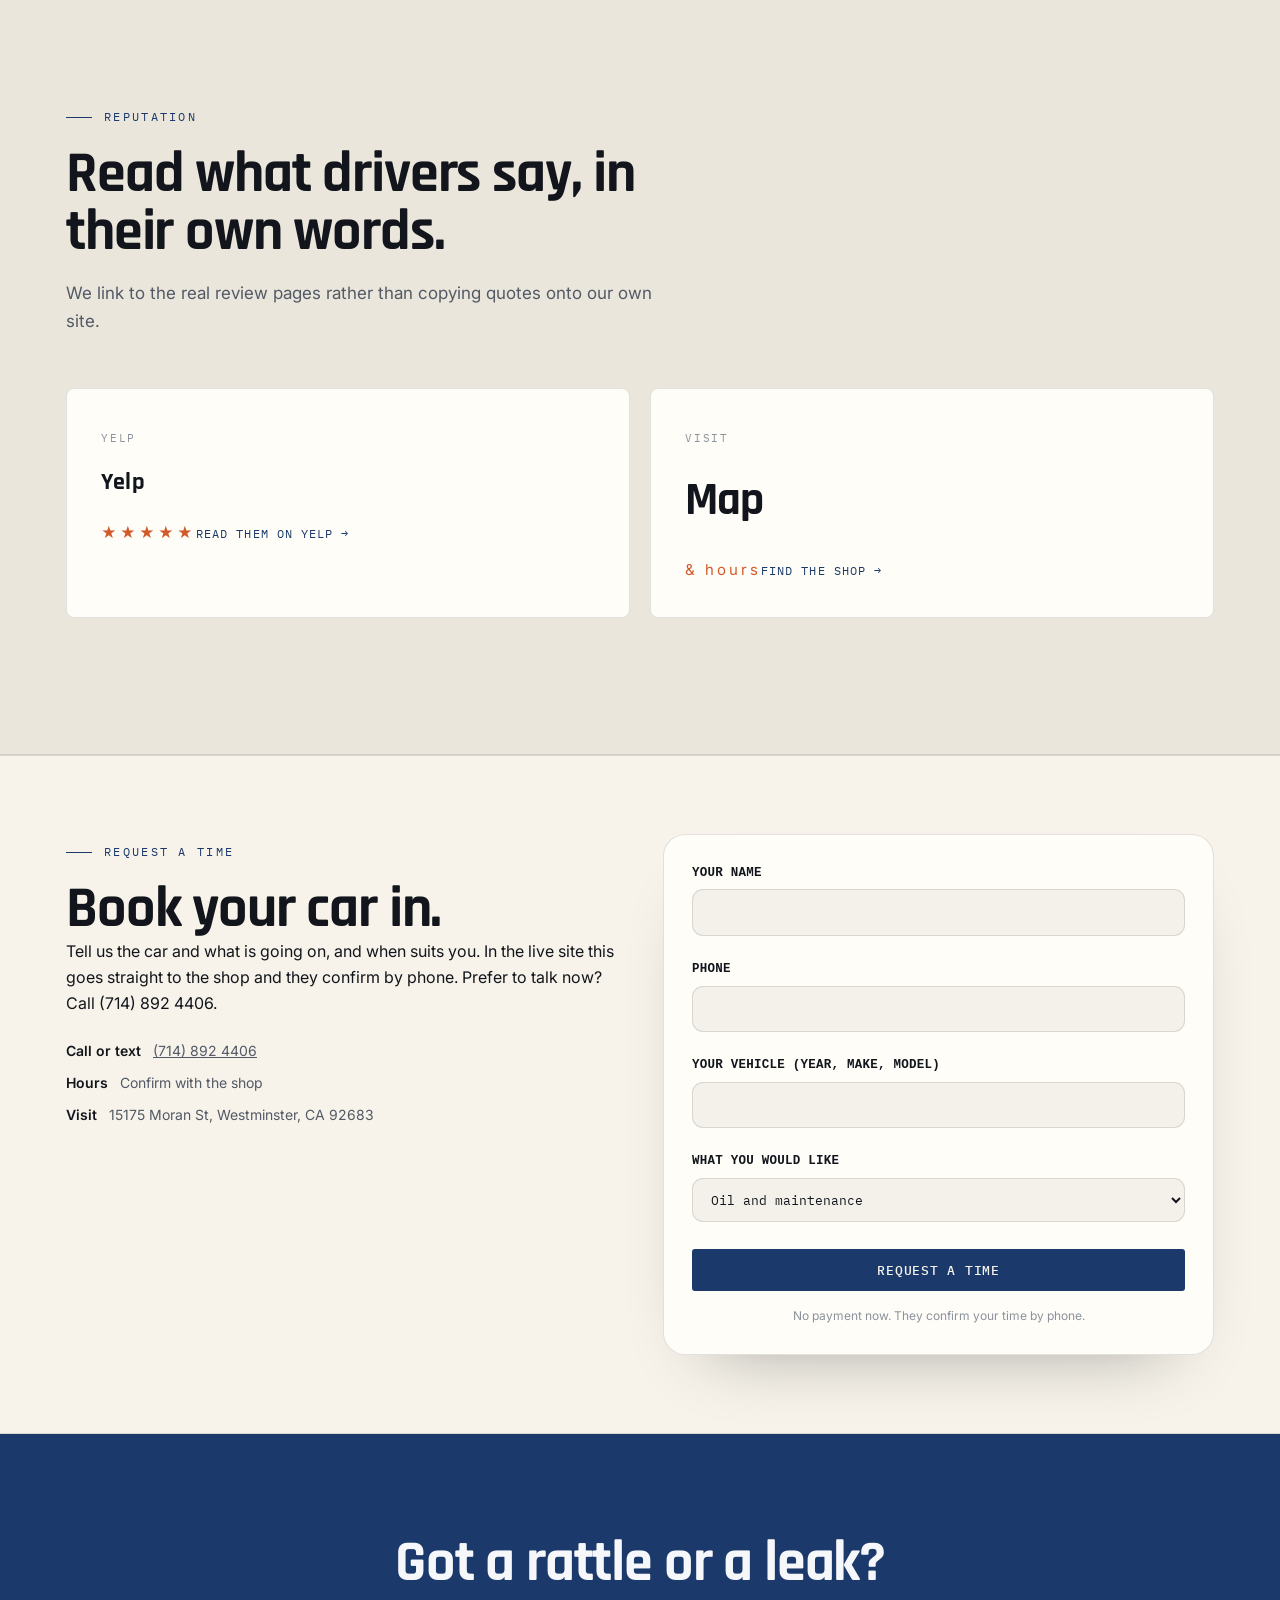
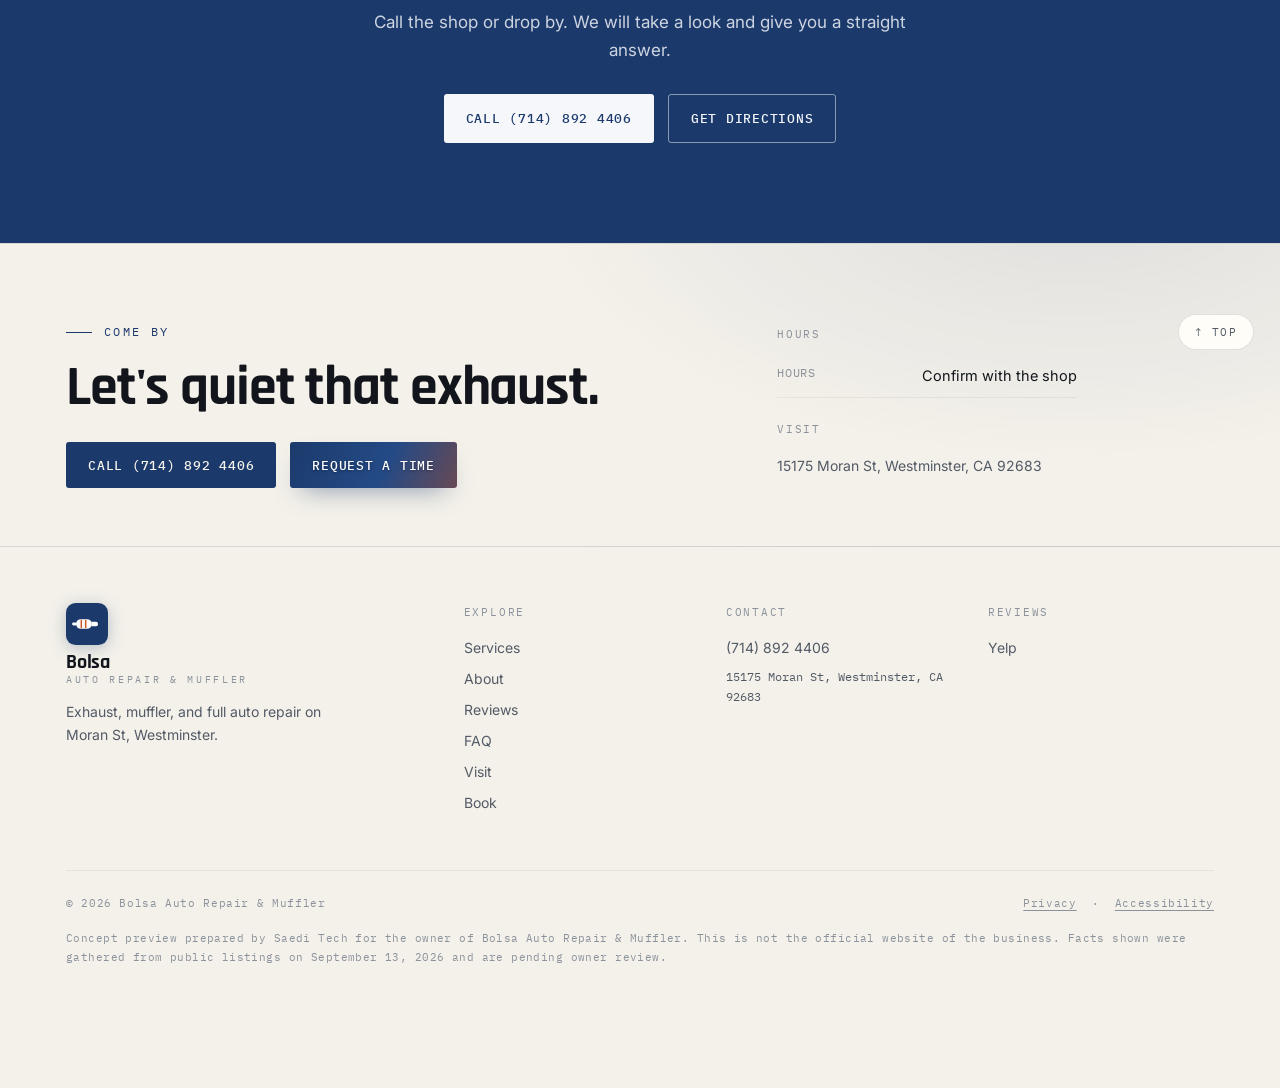
==== commit 14ba7d0e: "Add bespoke business logo (header, footer, favicon)" ====
--- a/index.html
+++ b/index.html
@@ -9,7 +9,7 @@
 <meta property="og:title" content="Bolsa Auto Repair &amp; Muffler · Auto repair &amp; muffler · Westminster" />
 <meta property="og:description" content="Exhaust and muffler work plus full auto repair. Call (714) 892 4406." />
 <meta property="og:type" content="website" />
-<link rel="icon" href="data:image/svg+xml,%3Csvg xmlns='http://www.w3.org/2000/svg' viewBox='0 0 32 32'%3E%3Ccircle cx='16' cy='16' r='15' fill='%231b3a6b'/%3E%3Ccircle cx='16' cy='16' r='8' fill='none' stroke='%23f4f1ea' stroke-width='2.2'/%3E%3Ccircle cx='16' cy='16' r='2.4' fill='%23f4f1ea'/%3E%3Cg stroke='%23f4f1ea' stroke-width='2' stroke-linecap='round'%3E%3Cpath d='M16 4v4M16 24v4M4 16h4M24 16h4'/%3E%3C/g%3E%3C/svg%3E">
+<link rel="icon" href="data:image/svg+xml,%3Csvg xmlns='http://www.w3.org/2000/svg' viewBox='0 0 48 48'%3E%3Crect width='48' height='48' rx='11' fill='%231b3a6b'/%3E%3Crect x='7' y='22.4' width='5.5' height='3.2' rx='1.6' fill='%23fff'/%3E%3Crect x='11.5' y='18.5' width='18' height='11' rx='5.5' fill='%23fff'/%3E%3Cg stroke='%23d15a2a' stroke-width='1.8'%3E%3Cpath d='M17.5 19.2 V28.8'/%3E%3Cpath d='M22.5 19.2 V28.8'/%3E%3C/g%3E%3Cpath d='M29 21.4 h5.5 a2 2 0 0 1 2 2 v1.2 a2 2 0 0 1 -2 2 h-5.5 z' fill='%23fff'/%3E%3C/svg%3E">
 <link rel="preconnect" href="https://fonts.googleapis.com"><link rel="preconnect" href="https://fonts.gstatic.com" crossorigin>
 <link href="https://fonts.googleapis.com/css2?family=Rajdhani:wght@600;700&family=Inter:wght@400;500;600&family=IBM+Plex+Mono:wght@400;500&display=swap" rel="stylesheet">
 <link rel="stylesheet" href="assets/site.css">
@@ -26,7 +26,7 @@
 <nav class="top" aria-label="Main">
   <div class="wrap navin">
     <a class="logo" href="index.html" aria-label="Bolsa Auto Repair &amp; Muffler, home">
-      <svg class="emblem" viewBox="0 0 48 48" aria-hidden="true"><rect width="48" height="48" rx="11" fill="var(--indigo)"/><circle cx="24" cy="24" r="10" fill="none" stroke="var(--shu)" stroke-width="2.6"/><circle cx="24" cy="24" r="3" fill="var(--shu)"/><g stroke="var(--shu)" stroke-width="2.4" stroke-linecap="round"><path d="M24 10v5M24 33v5M10 24h5M33 24h5"/></g></svg>
+      <svg class="emblem" viewBox="0 0 48 48" aria-hidden="true"><rect width="48" height="48" rx="11" fill="var(--indigo)"/><rect x='7' y='22.4' width='5.5' height='3.2' rx='1.6' fill='#fff'/><rect x='11.5' y='18.5' width='18' height='11' rx='5.5' fill='#fff'/><g stroke='var(--shu)' stroke-width='1.8'><path d='M17.5 19.2 V28.8'/><path d='M22.5 19.2 V28.8'/></g><path d='M29 21.4 h5.5 a2 2 0 0 1 2 2 v1.2 a2 2 0 0 1 -2 2 h-5.5 z' fill='#fff'/></svg>
       <span class="wm"><span class="n">Bolsa</span><span class="s">Auto Repair &amp; Muffler</span></span>
     </a>
     <div class="navlinks">
@@ -284,7 +284,7 @@
   <div class="wrap foot-main">
     <div class="fgrid">
       <div class="fbrand">
-        <a class="logo" href="index.html" aria-label="Bolsa Auto Repair &amp; Muffler, home"><svg class="emblem" viewBox="0 0 48 48" aria-hidden="true"><rect width="48" height="48" rx="11" fill="var(--indigo)"/><circle cx="24" cy="24" r="10" fill="none" stroke="var(--shu)" stroke-width="2.6"/><circle cx="24" cy="24" r="3" fill="var(--shu)"/><g stroke="var(--shu)" stroke-width="2.4" stroke-linecap="round"><path d="M24 10v5M24 33v5M10 24h5M33 24h5"/></g></svg><span class="wm"><span class="n">Bolsa</span><span class="s">Auto Repair &amp; Muffler</span></span></a>
+        <a class="logo" href="index.html" aria-label="Bolsa Auto Repair &amp; Muffler, home"><svg class="emblem" viewBox="0 0 48 48" aria-hidden="true"><rect width="48" height="48" rx="11" fill="var(--indigo)"/><rect x='7' y='22.4' width='5.5' height='3.2' rx='1.6' fill='#fff'/><rect x='11.5' y='18.5' width='18' height='11' rx='5.5' fill='#fff'/><g stroke='var(--shu)' stroke-width='1.8'><path d='M17.5 19.2 V28.8'/><path d='M22.5 19.2 V28.8'/></g><path d='M29 21.4 h5.5 a2 2 0 0 1 2 2 v1.2 a2 2 0 0 1 -2 2 h-5.5 z' fill='#fff'/></svg><span class="wm"><span class="n">Bolsa</span><span class="s">Auto Repair &amp; Muffler</span></span></a>
         <p>Exhaust, muffler, and full auto repair on Moran St, Westminster.</p>
       </div>
       <div class="fcol"><p class="ft">Explore</p><a href="services.html">Services</a><a href="about.html">About</a><a href="reviews.html">Reviews</a><a href="faq.html">FAQ</a><a href="visit.html">Visit</a><a href="index.html#book">Book</a></div>
